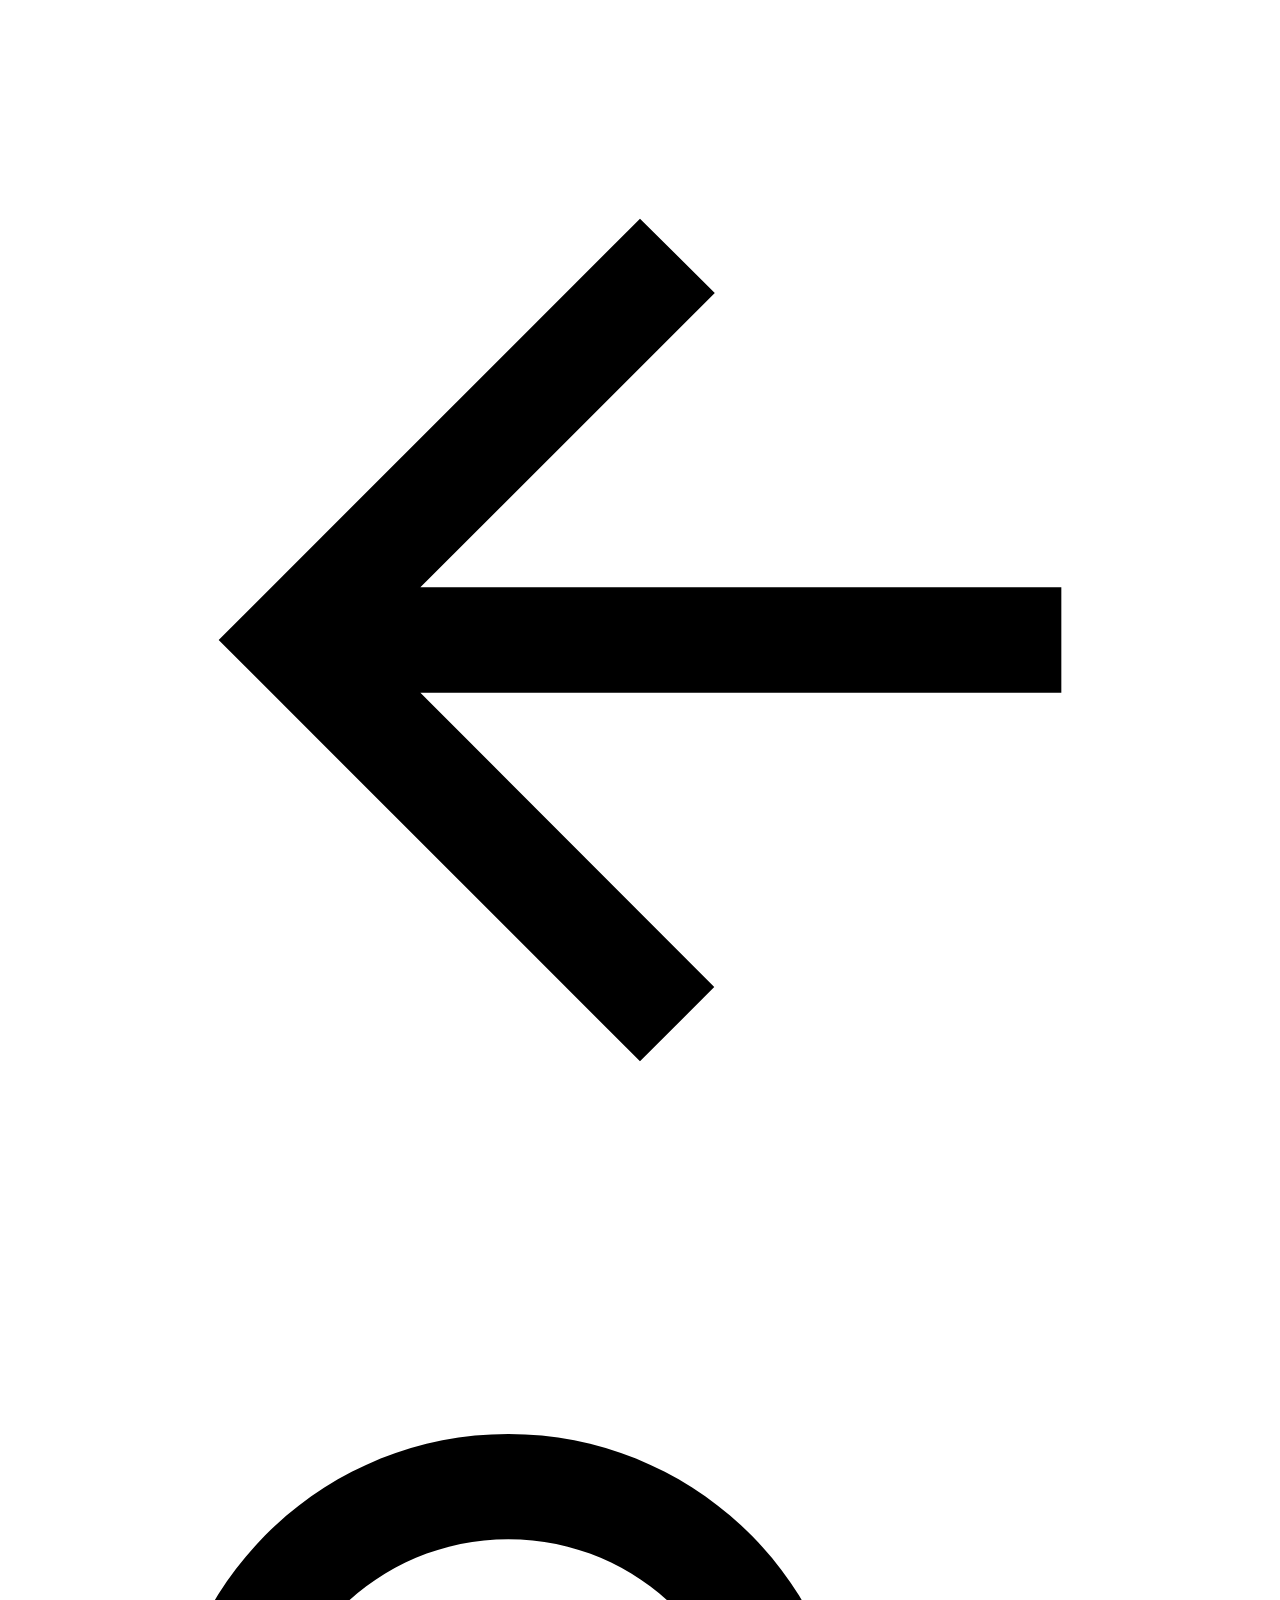
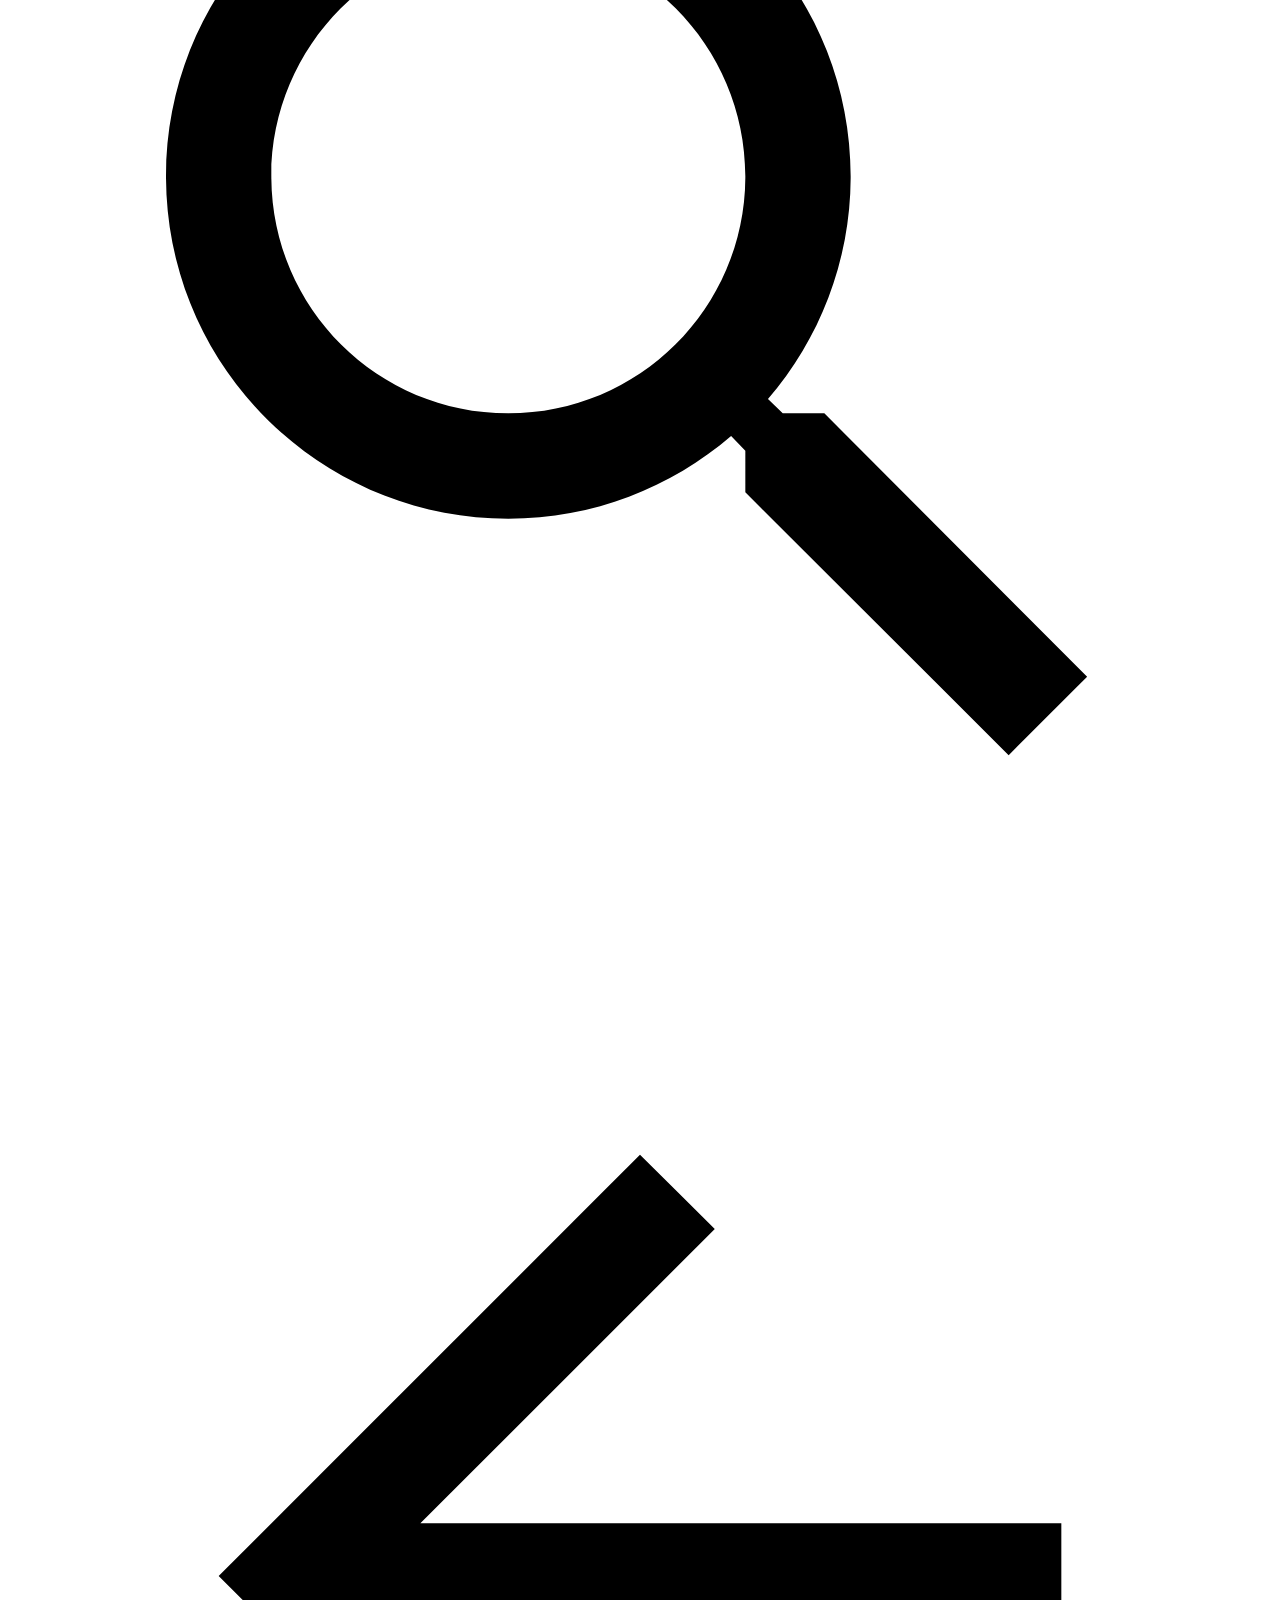
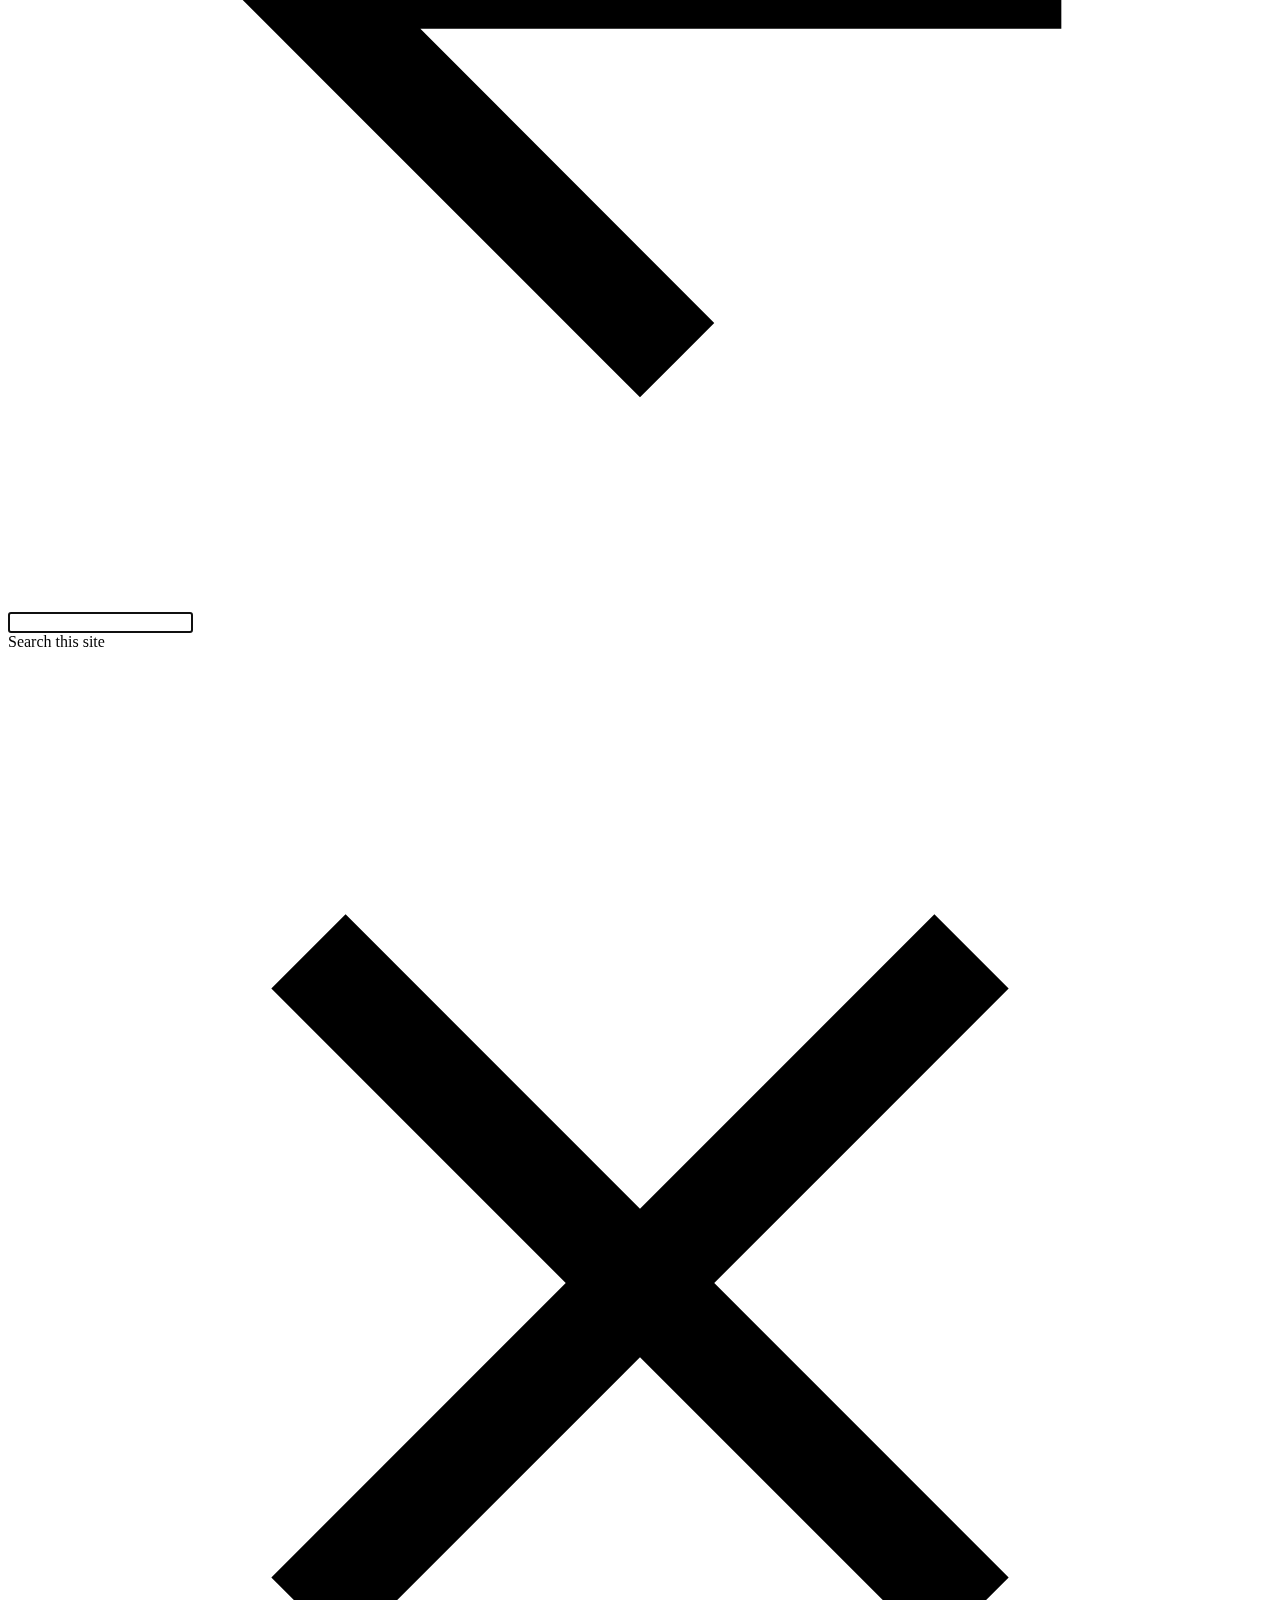
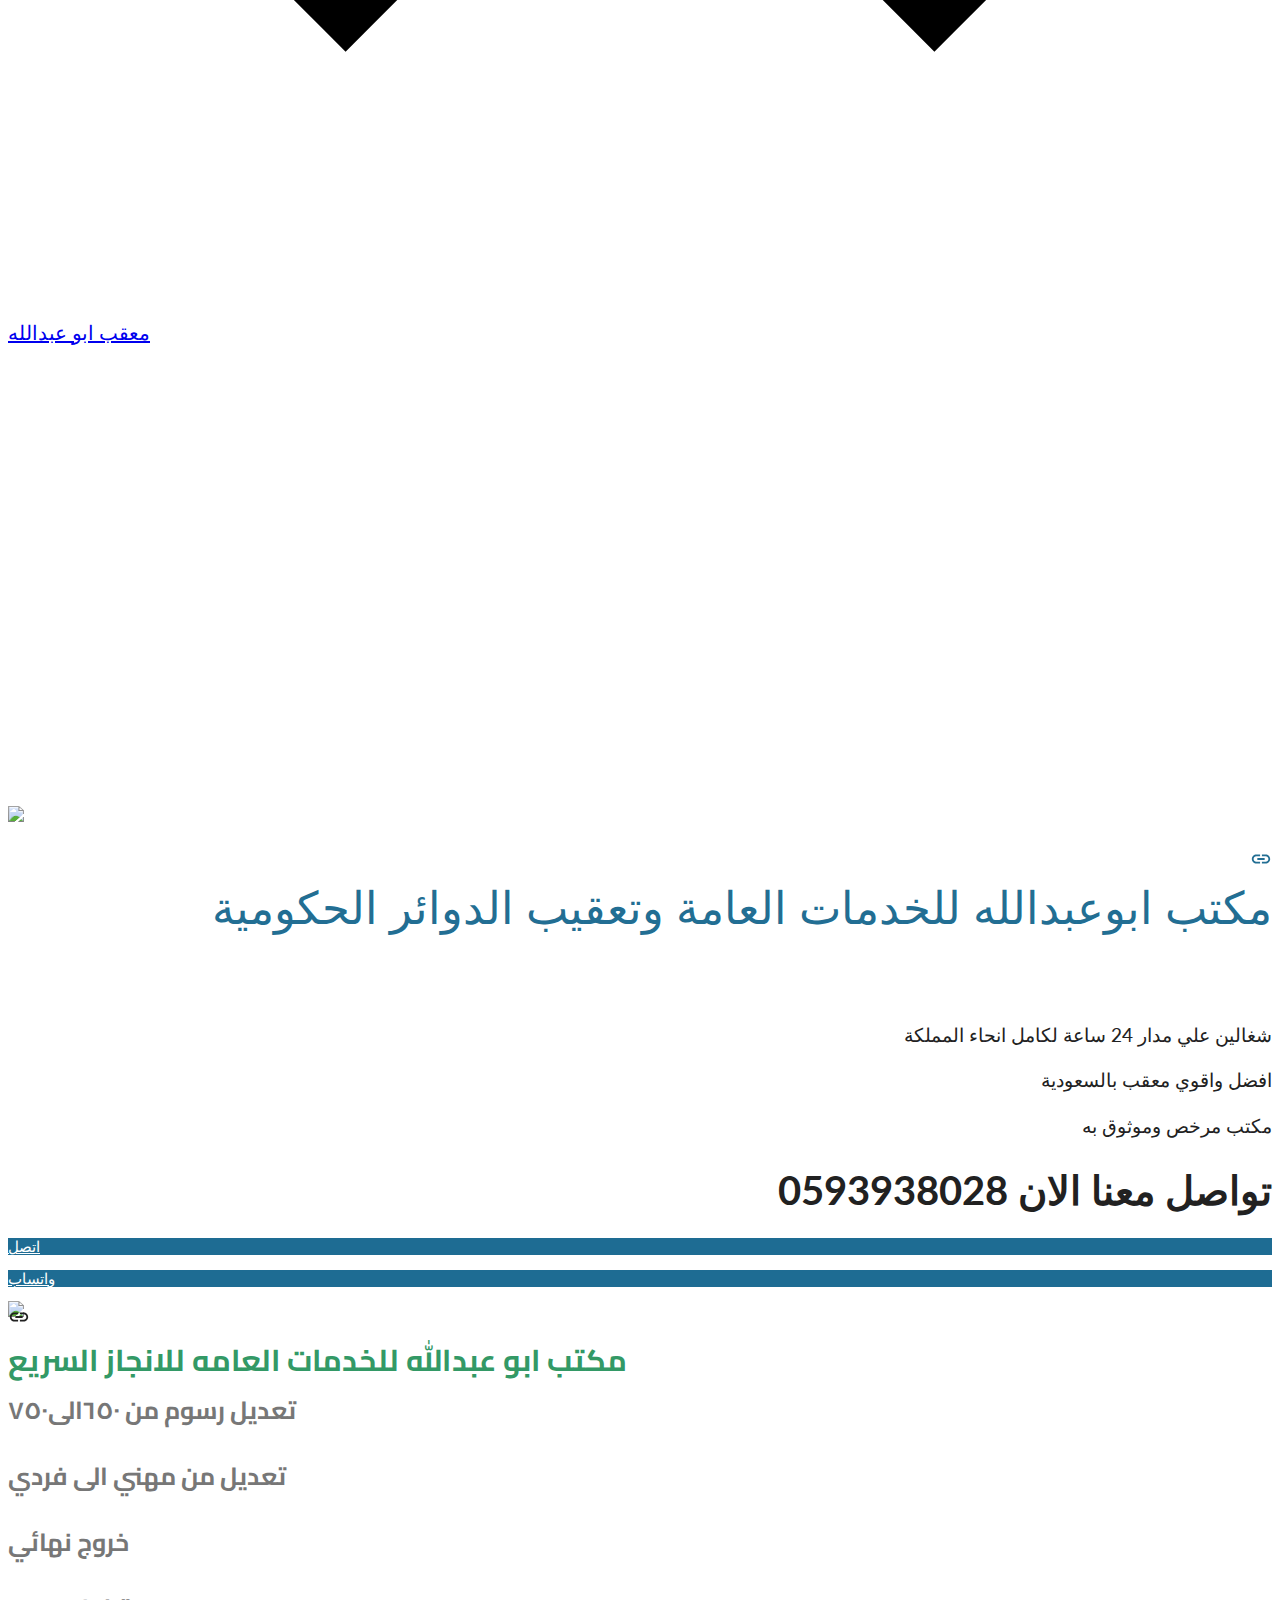
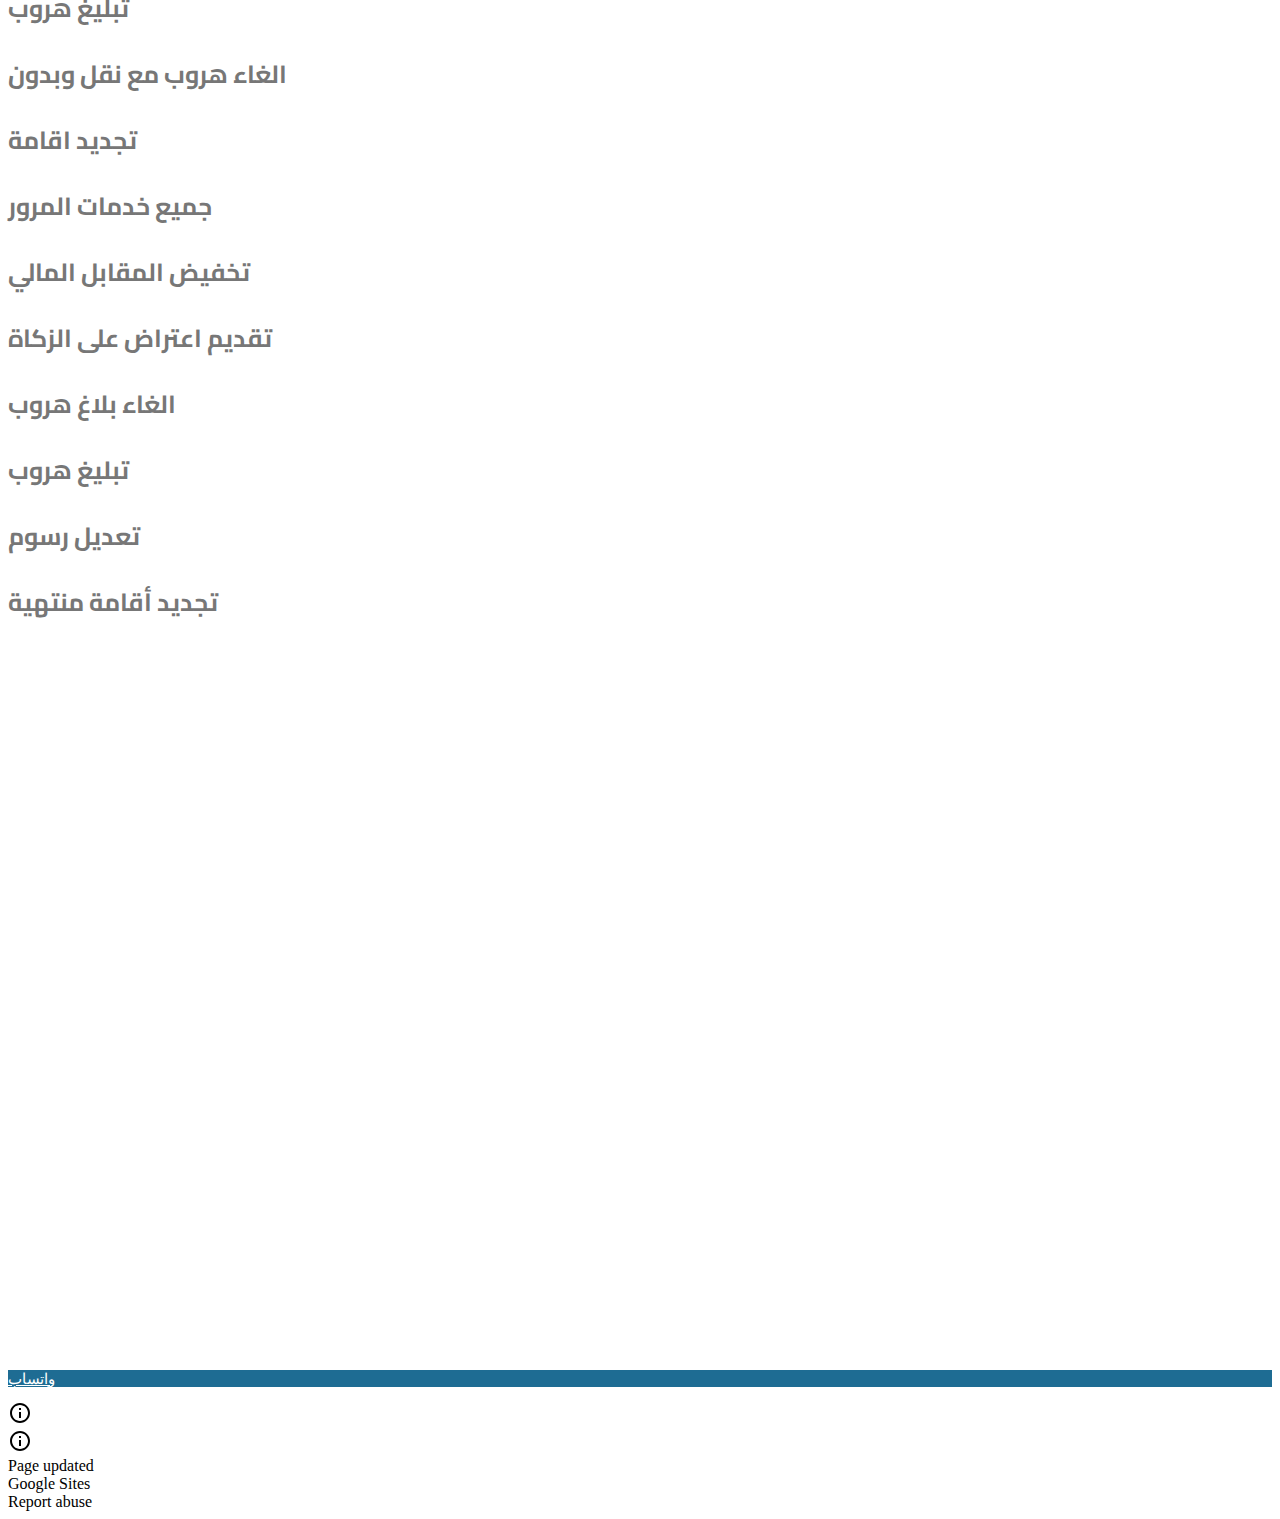
==== index.html @ b2ee5834 "Create index.html" ====
<!DOCTYPE html><html lang="en" itemscope itemtype="http://schema.org/WebPage"><head><meta charset="utf-8"><script nonce="qsrC1ckB6QJU6b_gMgUkjw">var DOCS_timing={}; DOCS_timing['sl']=new Date().getTime();</script><script nonce="qsrC1ckB6QJU6b_gMgUkjw">function _DumpException(e) {throw e;}</script><script nonce="qsrC1ckB6QJU6b_gMgUkjw">_docs_flag_initialData={"atari-emtpr":false,"atari-etsswfm":true,"atari-ebidm":false,"atari-ebids":false,"atari-emasgcfrg":false,"atari-estm":false,"atari-edtm":false,"docs-text-elei":false,"docs-text-usc":true,"docs-text-etsrdpn":false,"docs-text-etsrds":false,"docs-text-erdfs":false,"docs-text-encps":false,"docs-text-etis":false,"docs-text-eddes":false,"docs-text-eeves":false,"docs-text-endes":false,"docs-text-eurs":false,"docs-text-efs":false,"docs-text-etocls":false,"docos-exdas":false,"docs-text-escpv":true,"docs-text-efts":false,"docs-text-ecfs":false,"docs-text-ecss":false,"docs-text-evs":false,"docs-text-etvs":false,"docs-text-ethples":false,"docs-text-echs":false,"docs-text-eesntps":false,"docs-text-eesss":false,"docs-etshc":false,"docs-text-tbcb":2.0E7,"docs-text-ftls":true,"docs-efsmsdl":false,"docs-text-ertkcps":false,"docs-euoftm":false,"docs-text-etb":false,"docs-text-esbefr":false,"docs-text-etof":false,"docs-egubst":true,"docs-text-ipi":false,"docs-etbe":false,"docs-text-ehlb":false,"docs-text-epa":true,"docs-text-ecls":true,"docs-eilef":true,"docs-text-enbcr":false,"docs-text-eush":true,"docs-text-svofc":false,"docs-sup":"","docs-eldi":false,"docs-ecuach":false,"docs-eeii":false,"docs-ipmmp":true,"docs-eiq":false,"docs-ecci":false,"docs-esi":false,"docs-liap":"/logImpressions","ilcm":{"eui":"AHKXmL2W33Y6cQQmCoM0yv1rFXaLyQb0NmMLgl-UUw70dKLwnEW0ijglF_pBhtrU1_OtB4wH3ZIT","je":1,"sstu":1660834414843216,"si":"CNCqz6rS0PkCFSFIqwIdWj8EGw","gsc":null,"ei":[5703839,5704621,5706832,5706836,5707711,5708870,5713207,5714550,5720925,5729664,5732942,5734954,5735806,5737337,5737441,5737800,5738529,5740814,5741775,5742462,5743124,5747265,5747741,5748029,5752694,5752775,5753006,5753329,5754229,5754788,5756315,5757191,5759422,5760348,5760827,5761251,5761523,5764268,5765551,5766777,5767851,14101306,14101502,14101510,14101534,49341937,49369425,49370160,49370341,49372443,49375322,49376768,49377640,49378889,49420816,49424389,49424900,49439990,49441213,49441866,49450016,49472071,49491902,49510708,49512373,49624080,49641335,49644023,49646169,49747000],"crc":0,"cvi":[]},"docs-ccdil":false,"docs-eil":true,"docs-eoi":false,"info_params":{"token":"AHL0AtI0dWK3nic0fJ-8KNJmSfi760SVfw:1660834414785"},"atari-jefp":"/_/view/jserror","docs-jern":"view","atari-rhpp":"/_/view"}; _docs_flag_cek= null ; if (window['DOCS_timing']) {DOCS_timing['ifdld']=new Date().getTime();}</script><meta name="viewport" content="width=device-width, initial-scale=1"><meta http-equiv="X-UA-Compatible" content="IE=edge"><meta name="referrer" content="origin"><link rel="icon" href="https://ssl.gstatic.com/atari/images/public/favicon.ico"><meta property="og:title" content="معقب ابو عبدالله"><meta property="og:type" content="website"><meta property="og:url" content="https://sites.google.com/view/moqib-aboabdallah/"><meta property="og:description" content="
مكتب ابوعبدالله للخدمات العامة وتعقيب الدوائر الحكومية 
"><meta itemprop="name" content="معقب ابو عبدالله"><meta itemprop="description" content="
مكتب ابوعبدالله للخدمات العامة وتعقيب الدوائر الحكومية 
"><meta itemprop="url" content="https://sites.google.com/view/moqib-aboabdallah/"><meta itemprop="thumbnailUrl" content="https://lh4.googleusercontent.com/i_4H5uUwz_gAeBxJImMZEiJC5yfTavJbr4xOab6VTN-TTud5BcLKcogbf2sxMyZUxUS62Rg0m3khyX80Dm0GxsLBF16e8GWs2Zj8L8zK-8ypAkCdMhZi_ZBg8_-c8C181g=w1280"><meta itemprop="image" content="https://lh4.googleusercontent.com/i_4H5uUwz_gAeBxJImMZEiJC5yfTavJbr4xOab6VTN-TTud5BcLKcogbf2sxMyZUxUS62Rg0m3khyX80Dm0GxsLBF16e8GWs2Zj8L8zK-8ypAkCdMhZi_ZBg8_-c8C181g=w1280"><meta itemprop="imageUrl" content="https://lh4.googleusercontent.com/i_4H5uUwz_gAeBxJImMZEiJC5yfTavJbr4xOab6VTN-TTud5BcLKcogbf2sxMyZUxUS62Rg0m3khyX80Dm0GxsLBF16e8GWs2Zj8L8zK-8ypAkCdMhZi_ZBg8_-c8C181g=w1280"><meta property="og:image" content="https://lh4.googleusercontent.com/i_4H5uUwz_gAeBxJImMZEiJC5yfTavJbr4xOab6VTN-TTud5BcLKcogbf2sxMyZUxUS62Rg0m3khyX80Dm0GxsLBF16e8GWs2Zj8L8zK-8ypAkCdMhZi_ZBg8_-c8C181g=w1280"><link href="https://fonts.googleapis.com/css?family=Lato%3A300%2C300italic%2C400%2C400italic%2C700%2C700italic&display=swap" rel="stylesheet" nonce="V7RwrwEE4TOlY-aJ_7s1QA"><link href="https://fonts.googleapis.com/css?family=Google+Sans:400,500|Roboto:300,400,500,700|Source+Code+Pro:400,700&display=swap" rel="stylesheet" nonce="V7RwrwEE4TOlY-aJ_7s1QA"><link href="https://fonts.googleapis.com/css?family=Cairo%3Ai%2Cbi%2C700%2C400&display=swap" rel="stylesheet" nonce="V7RwrwEE4TOlY-aJ_7s1QA"><style nonce="V7RwrwEE4TOlY-aJ_7s1QA">@media only screen and (max-width: 479px){.Rn3Z1b{font-size: 23.0pt;}}@media only screen and (min-width: 480px) and (max-width: 767px){.Rn3Z1b{font-size: 27.0pt;}}@media only screen and (min-width: 768px) and (max-width: 1279px){.Rn3Z1b{font-size: 30.0pt;}}@media only screen and (min-width: 1280px){.Rn3Z1b{font-size: 30.0pt;}}@media only screen and (max-width: 479px){.avk6Ad{font-size: 17.0pt;}}@media only screen and (min-width: 480px) and (max-width: 767px){.avk6Ad{font-size: 18.0pt;}}@media only screen and (min-width: 768px) and (max-width: 1279px){.avk6Ad{font-size: 18.5pt;}}@media only screen and (min-width: 1280px){.avk6Ad{font-size: 18.5pt;}}@media only screen and (max-width: 479px){.NUNyt{font-size: 19.0pt;}}@media only screen and (min-width: 480px) and (max-width: 767px){.NUNyt{font-size: 21.0pt;}}@media only screen and (min-width: 768px) and (max-width: 1279px){.NUNyt{font-size: 22.5pt;}}@media only screen and (min-width: 1280px){.NUNyt{font-size: 22.5pt;}}</style><link rel="stylesheet" href="https://www.gstatic.com/_/atari/_/ss/k=atari.vw.YATw8OKipC8.L.W.O/d=1/rs=AGEqA5nhJJeQITzFnC81_3Xgs5NrHX5DCQ" data-id="_cl" nonce="V7RwrwEE4TOlY-aJ_7s1QA"><script nonce="qsrC1ckB6QJU6b_gMgUkjw"></script><title>معقب ابو عبدالله</title><style jsname="ptDGoc" nonce="V7RwrwEE4TOlY-aJ_7s1QA">.M63kCb{background-color: rgba(255,255,255,1);}.OUGEr{color: rgba(33,33,33,1);}.duRjpb .OUGEr{color: rgba(34,110,147,1);}.JYVBee .OUGEr{color: rgba(34,110,147,1);}.OmQG5e .OUGEr{color: rgba(33,33,33,1);}.iwQgFb{background-color: rgba(0,0,0,0.150000006);}.ySLm4c{font-family: Lato, sans-serif;}.CbiMKe{background-color: rgba(30,108,147,1);}.qeLZfd .zfr3Q{color: rgba(33,33,33,1);}.qeLZfd .qnVSj{color: rgba(33,33,33,1);}.qeLZfd .Glwbz{color: rgba(33,33,33,1);}.qeLZfd .duRjpb{color: rgba(34,110,147,1);}.qeLZfd .qLrapd{color: rgba(34,110,147,1);}.qeLZfd .JYVBee{color: rgba(34,110,147,1);}.qeLZfd .aHM7ed{color: rgba(34,110,147,1);}.qeLZfd .OmQG5e{color: rgba(33,33,33,1);}.qeLZfd .NHD4Gf{color: rgba(33,33,33,1);}.qeLZfd .aw5Odc{color: rgba(0,101,128,1);}.qeLZfd .dhtgD:hover{color: rgba(0,0,0,1);}.qeLZfd .dhtgD:visited{color: rgba(0,101,128,1);}.qeLZfd .iwQgFb{background-color: rgba(0,0,0,0.150000006);}.qeLZfd .OUGEr{color: rgba(33,33,33,1);}.qeLZfd .duRjpb .OUGEr{color: rgba(34,110,147,1);}.qeLZfd .JYVBee .OUGEr{color: rgba(34,110,147,1);}.qeLZfd .OmQG5e .OUGEr{color: rgba(33,33,33,1);}.qeLZfd:before{background-color: rgba(242,242,242,1); display: block;}.lQAHbd .zfr3Q{color: rgba(255,255,255,1);}.lQAHbd .qnVSj{color: rgba(255,255,255,1);}.lQAHbd .Glwbz{color: rgba(255,255,255,1);}.lQAHbd .duRjpb{color: rgba(255,255,255,1);}.lQAHbd .qLrapd{color: rgba(255,255,255,1);}.lQAHbd .JYVBee{color: rgba(255,255,255,1);}.lQAHbd .aHM7ed{color: rgba(255,255,255,1);}.lQAHbd .OmQG5e{color: rgba(255,255,255,1);}.lQAHbd .NHD4Gf{color: rgba(255,255,255,1);}.lQAHbd .aw5Odc{color: rgba(255,255,255,1);}.lQAHbd .dhtgD:hover{color: rgba(255,255,255,1);}.lQAHbd .dhtgD:visited{color: rgba(255,255,255,1);}.lQAHbd .iwQgFb{background-color: rgba(255,255,255,0.150000006);}.lQAHbd .OUGEr{color: rgba(255,255,255,1);}.lQAHbd .duRjpb .OUGEr{color: rgba(255,255,255,1);}.lQAHbd .JYVBee .OUGEr{color: rgba(255,255,255,1);}.lQAHbd .OmQG5e .OUGEr{color: rgba(255,255,255,1);}.lQAHbd .CbiMKe{background-color: rgba(255,255,255,1);}.lQAHbd:before{background-color: rgba(30,108,147,1); display: block;}.cJgDec .zfr3Q{color: rgba(255,255,255,1);}.cJgDec .zfr3Q .OUGEr{color: rgba(255,255,255,1);}.cJgDec .qnVSj{color: rgba(255,255,255,1);}.cJgDec .Glwbz{color: rgba(255,255,255,1);}.cJgDec .qLrapd{color: rgba(255,255,255,1);}.cJgDec .aHM7ed{color: rgba(255,255,255,1);}.cJgDec .NHD4Gf{color: rgba(255,255,255,1);}.cJgDec .IFuOkc:before{background-color: rgba(33,33,33,1); opacity: 0; display: block;}.O13XJf{height: 340px; padding-bottom: 60px; padding-top: 60px;}.O13XJf .IFuOkc{background-color: rgba(34,110,147,1); background-image: url(https://ssl.gstatic.com/atari/images/simple-header-blended-small.png);}.O13XJf .IFuOkc:before{background-color: rgba(33,33,33,1); opacity: 0.4; display: block;}.O13XJf .zfr3Q{color: rgba(255,255,255,1);}.O13XJf .qnVSj{color: rgba(255,255,255,1);}.O13XJf .Glwbz{color: rgba(255,255,255,1);}.O13XJf .duRjpb{color: rgba(255,255,255,1);}.O13XJf .qLrapd{color: rgba(255,255,255,1);}.O13XJf .JYVBee{color: rgba(255,255,255,1);}.O13XJf .aHM7ed{color: rgba(255,255,255,1);}.O13XJf .OmQG5e{color: rgba(255,255,255,1);}.O13XJf .NHD4Gf{color: rgba(255,255,255,1);}.tpmmCb .zfr3Q{color: rgba(33,33,33,1);}.tpmmCb .zfr3Q .OUGEr{color: rgba(33,33,33,1);}.tpmmCb .qnVSj{color: rgba(33,33,33,1);}.tpmmCb .Glwbz{color: rgba(33,33,33,1);}.tpmmCb .qLrapd{color: rgba(33,33,33,1);}.tpmmCb .aHM7ed{color: rgba(33,33,33,1);}.tpmmCb .NHD4Gf{color: rgba(33,33,33,1);}.tpmmCb .IFuOkc:before{background-color: rgba(255,255,255,1); display: block;}.tpmmCb .Wew9ke{fill: rgba(33,33,33,1);}.aw5Odc{color: rgba(0,101,128,1);}.dhtgD:hover{color: rgba(0,122,147,1);}.dhtgD:active{color: rgba(0,122,147,1);}.dhtgD:visited{color: rgba(0,101,128,1);}.Zjiec{color: rgba(255,255,255,1); font-family: Lato, sans-serif; font-size: 19pt; font-weight: 300; letter-spacing: 1px; line-height: 1.3; padding-bottom: 62.5px; padding-left: 48px; padding-right: 36px; padding-top: 11.5px;}.XMyrgf{margin-top: 0px; margin-left: 48px; margin-bottom: 24px; margin-right: 24px;}.TlfmSc{color: rgba(255,255,255,1); font-family: Lato, sans-serif; font-size: 15pt; font-weight: 300; line-height: 1.333;}.Mz8gvb{color: rgba(255,255,255,1);}.zDUgLc{background-color: rgba(33,33,33,1);}.QTKDff.chg4Jd:focus{background-color: rgba(255,255,255,0.1199999973);}.YTv4We{color: rgba(178,178,178,1);}.YTv4We:hover:before{background-color: rgba(255,255,255,0.1199999973); display: block;}.YTv4We.chg4Jd:focus:before{border-color: rgba(255,255,255,0.3600000143); display: block;}.eWDljc{background-color: rgba(33,33,33,1);}.eWDljc .hDrhEe{padding-left: 8px;}.ZXW7w{color: rgba(255,255,255,1); opacity: 0.26;}.PsKE7e{color: rgba(255,255,255,1); font-family: Lato, sans-serif; font-size: 12pt; font-weight: 300;}.lhZOrc{color: rgba(73,170,212,1);}.hDrhEe:hover{color: rgba(73,170,212,1);}.M9vuGd{color: rgba(73,170,212,1); font-weight: 400;}.jgXgSe:hover{color: rgba(73,170,212,1);}.j10yRb:hover{color: rgba(0,188,212,1);}.j10yRb.chg4Jd:focus:before{border-color: rgba(255,255,255,0.3600000143); display: block;}.tCHXDc{color: rgba(255,255,255,1);}.iWs3gf.chg4Jd:focus{background-color: rgba(255,255,255,0.1199999973);}.wgxiMe{background-color: rgba(33,33,33,1);}.fOU46b .TlfmSc{color: rgba(255,255,255,1);}.fOU46b .KJll8d{background-color: rgba(255,255,255,1);}.fOU46b .Mz8gvb{color: rgba(255,255,255,1);}.fOU46b .Mz8gvb.chg4Jd:focus:before{border-color: rgba(255,255,255,1); display: block;}.fOU46b .qV4dIc{color: rgba(255,255,255,0.8700000048);}.fOU46b .jgXgSe:hover{color: rgba(255,255,255,1);}.fOU46b .M9vuGd{color: rgba(255,255,255,1);}.fOU46b .tCHXDc{color: rgba(255,255,255,0.8700000048);}.fOU46b .iWs3gf.chg4Jd:focus{background-color: rgba(255,255,255,0.1199999973);}.fOU46b .G8QRnc .Mz8gvb{color: rgba(0,0,0,0.8000000119);}.fOU46b .G8QRnc .Mz8gvb.chg4Jd:focus:before{border-color: rgba(0,0,0,0.8000000119); display: block;}.fOU46b .G8QRnc .ZXW7w{color: rgba(0,0,0,0.8000000119);}.fOU46b .G8QRnc .TlfmSc{color: rgba(0,0,0,0.8000000119);}.fOU46b .G8QRnc .KJll8d{background-color: rgba(0,0,0,0.8000000119);}.fOU46b .G8QRnc .qV4dIc{color: rgba(0,0,0,0.6399999857);}.fOU46b .G8QRnc .jgXgSe:hover{color: rgba(0,0,0,0.8199999928);}.fOU46b .G8QRnc .M9vuGd{color: rgba(0,0,0,0.8199999928);}.fOU46b .G8QRnc .tCHXDc{color: rgba(0,0,0,0.6399999857);}.fOU46b .G8QRnc .iWs3gf.chg4Jd:focus{background-color: rgba(0,0,0,0.1199999973);}.fOU46b .usN8rf .Mz8gvb{color: rgba(0,0,0,0.8000000119);}.fOU46b .usN8rf .Mz8gvb.chg4Jd:focus:before{border-color: rgba(0,0,0,0.8000000119); display: block;}.fOU46b .usN8rf .ZXW7w{color: rgba(0,0,0,0.8000000119);}.fOU46b .usN8rf .TlfmSc{color: rgba(0,0,0,0.8000000119);}.fOU46b .usN8rf .KJll8d{background-color: rgba(0,0,0,0.8000000119);}.fOU46b .usN8rf .qV4dIc{color: rgba(0,0,0,0.6399999857);}.fOU46b .usN8rf .jgXgSe:hover{color: rgba(0,0,0,0.8199999928);}.fOU46b .usN8rf .M9vuGd{color: rgba(0,0,0,0.8199999928);}.fOU46b .usN8rf .tCHXDc{color: rgba(0,0,0,0.6399999857);}.fOU46b .usN8rf .iWs3gf.chg4Jd:focus{background-color: rgba(0,0,0,0.1199999973);}.fOU46b .aCIEDd .qV4dIc{color: rgba(33,33,33,1);}.fOU46b .aCIEDd .TlfmSc{color: rgba(33,33,33,1);}.fOU46b .aCIEDd .KJll8d{background-color: rgba(33,33,33,1);}.fOU46b .aCIEDd .ZXW7w{color: rgba(33,33,33,1);}.fOU46b .aCIEDd .jgXgSe:hover{color: rgba(33,33,33,1); opacity: 0.82;}.fOU46b .aCIEDd .Mz8gvb{color: rgba(33,33,33,1);}.fOU46b .aCIEDd .tCHXDc{color: rgba(33,33,33,1);}.fOU46b .aCIEDd .iWs3gf.chg4Jd:focus{background-color: rgba(33,33,33,0.1199999973);}.fOU46b .a3ETed .qV4dIc{color: rgba(255,255,255,1);}.fOU46b .a3ETed .TlfmSc{color: rgba(255,255,255,1);}.fOU46b .a3ETed .KJll8d{background-color: rgba(255,255,255,1);}.fOU46b .a3ETed .ZXW7w{color: rgba(255,255,255,1);}.fOU46b .a3ETed .jgXgSe:hover{color: rgba(255,255,255,1); opacity: 0.82;}.fOU46b .a3ETed .Mz8gvb{color: rgba(255,255,255,1);}.fOU46b .a3ETed .tCHXDc{color: rgba(255,255,255,1);}.fOU46b .a3ETed .iWs3gf.chg4Jd:focus{background-color: rgba(255,255,255,0.1199999973);}@media only screen and (min-width: 1280px){.XeSM4.b2Iqye.fOU46b .LBrwzc .tCHXDc{color: rgba(255,255,255,0.8700000048);}}.XeSM4.b2Iqye.fOU46b .LBrwzc .iWs3gf.chg4Jd:focus{background-color: rgba(255,255,255,0.1199999973);}@media only screen and (min-width: 1280px){.KuNac.b2Iqye.fOU46b .tCHXDc{color: rgba(0,0,0,0.6399999857);}}.KuNac.b2Iqye.fOU46b .iWs3gf.chg4Jd:focus{background-color: rgba(0,0,0,0.1199999973);}.fOU46b .zDUgLc{opacity: 0;}.LBrwzc .ZXW7w{color: rgba(0,0,0,1);}.LBrwzc .KJll8d{background-color: rgba(0,0,0,1);}.GBy4H .ZXW7w{color: rgba(255,255,255,1);}.GBy4H .KJll8d{background-color: rgba(255,255,255,1);}.eBSUbc{background-color: rgba(33,33,33,1); color: rgba(0,188,212,0.6999999881);}.BFDQOb:hover{color: rgba(73,170,212,1);}.ImnMyf{background-color: rgba(255,255,255,1); color: rgba(33,33,33,1);}.Vs12Bd{background-color: rgba(242,242,242,1); color: rgba(33,33,33,1);}.S5d9Rd{background-color: rgba(30,108,147,1); color: rgba(255,255,255,1);}.zfr3Q{color: rgba(33,33,33,1); font-family: Lato, sans-serif; font-size: 11pt; font-weight: 400; line-height: 1.6667; margin-top: 12px;}.qnVSj{color: rgba(33,33,33,1);}.Glwbz{color: rgba(33,33,33,1);}.duRjpb{color: rgba(34,110,147,1); font-family: Lato, sans-serif; font-size: 34pt; font-weight: 300; letter-spacing: 0.5px; line-height: 1.2; margin-top: 30px;}.Ap4VC{margin-bottom: -30px;}.qLrapd{color: rgba(34,110,147,1);}.JYVBee{color: rgba(34,110,147,1); font-family: Lato, sans-serif; font-size: 19pt; font-weight: 400; line-height: 1.4; margin-top: 20px;}.CobnVe{margin-bottom: -20px;}.aHM7ed{color: rgba(34,110,147,1);}.OmQG5e{color: rgba(33,33,33,1); font-family: Lato, sans-serif; font-size: 15pt; font-style: normal; font-weight: 400; line-height: 1.25; margin-top: 16px;}.GV3q8e{margin-bottom: -16px;}.NHD4Gf{color: rgba(33,33,33,1);}.LB7kq .duRjpb{font-size: 64pt; letter-spacing: 2px; line-height: 1; margin-top: 40px;}.LB7kq .JYVBee{font-size: 25pt; font-weight: 300; line-height: 1.1; margin-top: 25px;}@media only screen and (max-width: 479px){.LB7kq .duRjpb{font-size: 40pt;}}@media only screen and (min-width: 480px) and (max-width: 767px){.LB7kq .duRjpb{font-size: 53pt;}}@media only screen and (max-width: 479px){.LB7kq .JYVBee{font-size: 19pt;}}@media only screen and (min-width: 480px) and (max-width: 767px){.LB7kq .JYVBee{font-size: 22pt;}}.O13XJf{height: 340px; padding-bottom: 60px; padding-top: 60px;}@media only screen and (min-width: 480px) and (max-width: 767px){.O13XJf{height: 280px; padding-bottom: 40px; padding-top: 40px;}}@media only screen and (max-width: 479px){.O13XJf{height: 250px; padding-bottom: 30px; padding-top: 30px;}}.SBrW1{height: 520px;}@media only screen and (min-width: 480px) and (max-width: 767px){.SBrW1{height: 520px;}}@media only screen and (max-width: 479px){.SBrW1{height: 400px;}}.Wew9ke{fill: rgba(255,255,255,1);}.gk8rDe{height: 180px; padding-bottom: 32px; padding-top: 60px;}.gk8rDe .zfr3Q{color: rgba(0,0,0,1);}.gk8rDe .duRjpb{color: rgba(34,110,147,1); font-size: 45pt; line-height: 1.1;}.gk8rDe .qLrapd{color: rgba(34,110,147,1);}.gk8rDe .JYVBee{color: rgba(34,110,147,1); font-size: 27pt; line-height: 1.35; margin-top: 15px;}.gk8rDe .aHM7ed{color: rgba(34,110,147,1);}.gk8rDe .OmQG5e{color: rgba(33,33,33,1);}.gk8rDe .NHD4Gf{color: rgba(33,33,33,1);}@media only screen and (max-width: 479px){.gk8rDe .duRjpb{font-size: 30pt;}}@media only screen and (min-width: 480px) and (max-width: 767px){.gk8rDe .duRjpb{font-size: 38pt;}}@media only screen and (max-width: 479px){.gk8rDe .JYVBee{font-size: 20pt;}}@media only screen and (min-width: 480px) and (max-width: 767px){.gk8rDe .JYVBee{font-size: 24pt;}}@media only screen and (min-width: 480px) and (max-width: 767px){.gk8rDe{padding-top: 45px;}}@media only screen and (max-width: 479px){.gk8rDe{padding-bottom: 0px; padding-top: 30px;}}.dhtgD{text-decoration: underline;}.JzO0Vc{background-color: rgba(33,33,33,1); font-family: Lato, sans-serif; width: 250px;}@media only screen and (min-width: 1280px){.JzO0Vc{padding-top: 48.5px;}}.TlfmSc{font-family: Lato, sans-serif; font-size: 15pt; font-weight: 300; line-height: 1.333;}.PsKE7e{font-family: Lato, sans-serif; font-size: 12pt;}.IKA38e{line-height: 1.21;}.hDrhEe{padding-bottom: 11.5px; padding-top: 11.5px;}.zDUgLc{opacity: 1;}.QmpIrf{background-color: rgba(30,108,147,1); border-color: rgba(255,255,255,1); color: rgba(255,255,255,1); font-family: Lato, sans-serif; font-size: 11pt; line-height: normal;}.xkUom{border-color: rgba(30,108,147,1); color: rgba(30,108,147,1); font-family: Lato, sans-serif; font-size: 11pt; line-height: normal;}.xkUom:hover{background-color: rgba(30,108,147,0.1000000015);}.KjwKmc{color: rgba(30,108,147,1); font-family: Lato, sans-serif; font-size: 11pt; line-height: normal; line-height: normal;}.KjwKmc:hover{background-color: rgba(30,108,147,0.1000000015);}.lQAHbd .QmpIrf{background-color: rgba(255,255,255,1); border-color: rgba(34,110,147,1); color: rgba(34,110,147,1); font-family: Lato, sans-serif; font-size: 11pt; line-height: normal;}.lQAHbd .xkUom{border-color: rgba(242,242,242,1); color: rgba(242,242,242,1); font-family: Lato, sans-serif; font-size: 11pt; line-height: normal;}.lQAHbd .xkUom:hover{background-color: rgba(255,255,255,0.1000000015);}.lQAHbd .KjwKmc{color: rgba(242,242,242,1); font-family: Lato, sans-serif; font-size: 11pt; line-height: normal;}.lQAHbd .KjwKmc:hover{background-color: rgba(255,255,255,0.1000000015);}.cJgDec .QmpIrf{background-color: rgba(255,255,255,1); border-color: rgba(34,110,147,1); color: rgba(34,110,147,1); font-family: Lato, sans-serif; font-size: 11pt; line-height: normal;}.cJgDec .xkUom{border-color: rgba(242,242,242,1); color: rgba(242,242,242,1); font-family: Lato, sans-serif; font-size: 11pt; line-height: normal;}.cJgDec .xkUom:hover{background-color: rgba(255,255,255,0.1000000015);}.cJgDec .KjwKmc{color: rgba(242,242,242,1); font-family: Lato, sans-serif; font-size: 11pt; line-height: normal;}.cJgDec .KjwKmc:hover{background-color: rgba(255,255,255,0.1000000015);}.tpmmCb .QmpIrf{background-color: rgba(255,255,255,1); border-color: rgba(34,110,147,1); color: rgba(34,110,147,1); font-family: Lato, sans-serif; font-size: 11pt; line-height: normal;}.tpmmCb .xkUom{border-color: rgba(30,108,147,1); color: rgba(30,108,147,1); font-family: Lato, sans-serif; font-size: 11pt; line-height: normal;}.tpmmCb .xkUom:hover{background-color: rgba(30,108,147,0.1000000015);}.tpmmCb .KjwKmc{color: rgba(30,108,147,1); font-family: Lato, sans-serif; font-size: 11pt; line-height: normal;}.tpmmCb .KjwKmc:hover{background-color: rgba(30,108,147,0.1000000015);}.gk8rDe .QmpIrf{background-color: rgba(30,108,147,1); border-color: rgba(255,255,255,1); color: rgba(255,255,255,1); font-family: Lato, sans-serif; font-size: 11pt; line-height: normal;}.gk8rDe .xkUom{border-color: rgba(30,108,147,1); color: rgba(30,108,147,1); font-family: Lato, sans-serif; font-size: 11pt; line-height: normal;}.gk8rDe .xkUom:hover{background-color: rgba(30,108,147,0.1000000015);}.gk8rDe .KjwKmc{color: rgba(30,108,147,1); font-family: Lato, sans-serif; font-size: 11pt; line-height: normal;}.gk8rDe .KjwKmc:hover{background-color: rgba(30,108,147,0.1000000015);}.O13XJf .QmpIrf{background-color: rgba(255,255,255,1); border-color: rgba(34,110,147,1); color: rgba(34,110,147,1); font-family: Lato, sans-serif; font-size: 11pt; line-height: normal;}.O13XJf .xkUom{border-color: rgba(242,242,242,1); color: rgba(242,242,242,1); font-family: Lato, sans-serif; font-size: 11pt; line-height: normal;}.O13XJf .xkUom:hover{background-color: rgba(255,255,255,0.1000000015);}.O13XJf .KjwKmc{color: rgba(242,242,242,1); font-family: Lato, sans-serif; font-size: 11pt; line-height: normal;}.O13XJf .KjwKmc:hover{background-color: rgba(255,255,255,0.1000000015);}.Y4CpGd{font-family: Lato, sans-serif; font-size: 11pt;}.CMArNe{background-color: rgba(242,242,242,1);}.LBrwzc .TlfmSc{color: rgba(0,0,0,0.8000000119);}.LBrwzc .YTv4We{color: rgba(0,0,0,0.6399999857);}.LBrwzc .YTv4We.chg4Jd:focus:before{border-color: rgba(0,0,0,0.6399999857); display: block;}.LBrwzc .Mz8gvb{color: rgba(0,0,0,0.6399999857);}.LBrwzc .tCHXDc{color: rgba(0,0,0,0.6399999857);}.LBrwzc .iWs3gf.chg4Jd:focus{background-color: rgba(0,0,0,0.1199999973);}.LBrwzc .wgxiMe{background-color: rgba(255,255,255,1);}.LBrwzc .qV4dIc{color: rgba(0,0,0,0.6399999857);}.LBrwzc .M9vuGd{color: rgba(0,0,0,0.8000000119); font-weight: bold;}.LBrwzc .Zjiec{color: rgba(0,0,0,0.8000000119);}.LBrwzc .IKA38e{color: rgba(0,0,0,0.6399999857);}.LBrwzc .lhZOrc.IKA38e{color: rgba(0,0,0,0.8000000119); font-weight: bold;}.LBrwzc .j10yRb:hover{color: rgba(0,0,0,0.8000000119);}.LBrwzc .eBSUbc{color: rgba(0,0,0,0.8000000119);}.LBrwzc .hDrhEe:hover{color: rgba(0,0,0,0.8000000119);}.LBrwzc .jgXgSe:hover{color: rgba(0,0,0,0.8000000119);}.LBrwzc .M9vuGd:hover{color: rgba(0,0,0,0.8000000119);}.LBrwzc .zDUgLc{border-bottom-color: rgba(204,204,204,1); border-bottom-width: 1px; border-bottom-style: solid;}.fOU46b .LBrwzc .M9vuGd{color: rgba(0,0,0,0.8000000119);}.fOU46b .LBrwzc .jgXgSe:hover{color: rgba(0,0,0,0.8000000119);}.fOU46b .LBrwzc .zDUgLc{opacity: 1; border-bottom-style: none;}.fOU46b .LBrwzc .tCHXDc{color: rgba(0,0,0,0.6399999857);}.fOU46b .LBrwzc .iWs3gf.chg4Jd:focus{background-color: rgba(0,0,0,0.1199999973);}.fOU46b .GBy4H .M9vuGd{color: rgba(255,255,255,1);}.fOU46b .GBy4H .jgXgSe:hover{color: rgba(255,255,255,1);}.fOU46b .GBy4H .zDUgLc{opacity: 1;}.fOU46b .GBy4H .tCHXDc{color: rgba(255,255,255,0.8700000048);}.fOU46b .GBy4H .iWs3gf.chg4Jd:focus{background-color: rgba(255,255,255,0.1199999973);}.XeSM4.G9Qloe.fOU46b .LBrwzc .tCHXDc{color: rgba(0,0,0,0.6399999857);}.XeSM4.G9Qloe.fOU46b .LBrwzc .iWs3gf.chg4Jd:focus{background-color: rgba(0,0,0,0.1199999973);}.GBy4H .lhZOrc.IKA38e{color: rgba(255,255,255,1);}.GBy4H .eBSUbc{color: rgba(255,255,255,0.8700000048);}.GBy4H .hDrhEe:hover{color: rgba(255,255,255,1);}.GBy4H .j10yRb:hover{color: rgba(255,255,255,1);}.GBy4H .YTv4We{color: rgba(255,255,255,1);}.GBy4H .YTv4We.chg4Jd:focus:before{border-color: rgba(255,255,255,1); display: block;}.GBy4H .tCHXDc{color: rgba(255,255,255,0.8700000048);}.GBy4H .iWs3gf.chg4Jd:focus{background-color: rgba(255,255,255,0.1199999973);}.GBy4H .jgXgSe:hover{color: rgba(255,255,255,1);}.GBy4H .jgXgSe:hover{color: rgba(255,255,255,1);}.GBy4H .M9vuGd{color: rgba(255,255,255,1);}.GBy4H .M9vuGd:hover{color: rgba(255,255,255,1);}.QcmuFb{padding-left: 20px;}.vDPrib{padding-left: 40px;}.TBDXjd{padding-left: 60px;}.bYeK8e{padding-left: 80px;}.CuqSDe{padding-left: 100px;}.Havqpe{padding-left: 120px;}.JvDrRe{padding-left: 140px;}.o5lrIf{padding-left: 160px;}.yOJW7c{padding-left: 180px;}.rB8cye{padding-left: 200px;}.RuayVd{padding-right: 20px;}.YzcKX{padding-right: 40px;}.reTV0b{padding-right: 60px;}.vSYeUc{padding-right: 80px;}.PxtZIe{padding-right: 100px;}.ahQMed{padding-right: 120px;}.rzhcXb{padding-right: 140px;}.PBhj0b{padding-right: 160px;}.TlN46c{padding-right: 180px;}.GEdNnc{padding-right: 200px;}.TMjjoe{font-family: Lato, sans-serif; font-size: 9pt; line-height: 1.2; margin-top: 0px;}@media only screen and (min-width: 1280px){.yxgWrb{margin-left: 250px;}}@media only screen and (max-width: 479px){.Zjiec{font-size: 15pt;}}@media only screen and (min-width: 480px) and (max-width: 767px){.Zjiec{font-size: 17pt;}}@media only screen and (max-width: 479px){.TlfmSc{font-size: 13pt;}}@media only screen and (min-width: 480px) and (max-width: 767px){.TlfmSc{font-size: 14pt;}}@media only screen and (max-width: 479px){.PsKE7e{font-size: 12pt;}}@media only screen and (min-width: 480px) and (max-width: 767px){.PsKE7e{font-size: 12pt;}}@media only screen and (max-width: 479px){.duRjpb{font-size: 24pt;}}@media only screen and (min-width: 480px) and (max-width: 767px){.duRjpb{font-size: 29pt;}}@media only screen and (max-width: 479px){.JYVBee{font-size: 15pt;}}@media only screen and (min-width: 480px) and (max-width: 767px){.JYVBee{font-size: 17pt;}}@media only screen and (max-width: 479px){.OmQG5e{font-size: 13pt;}}@media only screen and (min-width: 480px) and (max-width: 767px){.OmQG5e{font-size: 14pt;}}@media only screen and (max-width: 479px){.TlfmSc{font-size: 13pt;}}@media only screen and (min-width: 480px) and (max-width: 767px){.TlfmSc{font-size: 14pt;}}@media only screen and (max-width: 479px){.PsKE7e{font-size: 12pt;}}@media only screen and (min-width: 480px) and (max-width: 767px){.PsKE7e{font-size: 12pt;}}@media only screen and (max-width: 479px){.TMjjoe{font-size: 9pt;}}@media only screen and (min-width: 480px) and (max-width: 767px){.TMjjoe{font-size: 9pt;}}section[id="h.INITIAL_GRID.epzf09pmpggi"] .IFuOkc:before{opacity: 0.6;}</style><script nonce="qsrC1ckB6QJU6b_gMgUkjw">_at_config = [null,"AIzaSyChg3MFqzdi1P5J-YvEyakkSA1yU7HRcDI","897606708560-a63d8ia0t9dhtpdt4i3djab2m42see7o.apps.googleusercontent.com",null,null,null,null,null,null,null,null,null,null,null,"SITES_%s",null,null,null,null,null,null,null,null,null,["AHKXmL2W33Y6cQQmCoM0yv1rFXaLyQb0NmMLgl-UUw70dKLwnEW0ijglF_pBhtrU1_OtB4wH3ZIT",1,"CNCqz6rS0PkCFSFIqwIdWj8EGw",1660834414843216,[5703839,5704621,5706832,5706836,5707711,5708870,5713207,5714550,5720925,5729664,5732942,5734954,5735806,5737337,5737441,5737800,5738529,5740814,5741775,5742462,5743124,5747265,5747741,5748029,5752694,5752775,5753006,5753329,5754229,5754788,5756315,5757191,5759422,5760348,5760827,5761251,5761523,5764268,5765551,5766777,5767851,14101306,14101502,14101510,14101534,49341937,49369425,49370160,49370341,49372443,49375322,49376768,49377640,49378889,49420816,49424389,49424900,49439990,49441213,49441866,49450016,49472071,49491902,49510708,49512373,49624080,49641335,49644023,49646169,49747000]],"AHL0AtI0dWK3nic0fJ-8KNJmSfi760SVfw:1660834414785",null,null,null,0,null,null,null,null,null,null,null,null,null,"https://drive.google.com",null,null,null,null,null,null,null,null,null,0,1,null,null,null,null,null,null,null,null,null,null,null,null,null,null,null,null,null,null,null,null,null,null,null,null,null,null,null,null,null,null,null,null,null,null,null,null,null,null,null,null,null,null,null,null,null,null,"v2internal","https://docs.google.com",null,null,null,null,null,null,"https://sites.google.com/new/?authuser\u003d0",null,null,null,null,null,0,null,null,null,null,null,null,null,null,null,null,null,null,null,null,null,null,null,null,null,null,null,1,"",null,null,null,null,null,null,null,null,null,null,null,null,6,null,null,"https://accounts.google.com/o/oauth2/auth","https://accounts.google.com/o/oauth2/postmessageRelay",null,null,null,null,78,"https://sites.google.com/new/?authuser\u003d0\u0026usp\u003dviewer_footer\u0026authuser\u003d0",null,null,null,null,null,null,null,null,null,null,null,null,null,null,null,null,[],null,null,null,null,null,null,null,null,null,null,null,null,null,null,null,null,null,null,null,null,null,null,null,null,null,null,null,null,null,null,null,null,null,null,null,null,"https://www.gstatic.com/atari/embeds/7925c5f8e01bacb9b4b0a3783ae0b867/intermediate-frame-minified.html",0,null,"v2beta",null,null,null,null,null,null,4,"https://accounts.google.com/o/oauth2/iframe",null,null,null,null,null,null,"https://873489673-atari-embeds.googleusercontent.com/embeds/16cb204cf3a9d4d223a0a3fd8b0eec5d/inner-frame-minified.html",null,null,null,null,null,null,null,null,null,null,null,null,null,null,null,null,null,null,null,null,null,null,null,null,null,null,null,null,null,null,null,null,null,null,null,null,null,null,null,null,null,null,null,null,null,null,null,null,null,null,null,null,null,null,null,null,null,null,null,null,null,null,null,null,null,null,0,null,null,null,null,null,null,null,null,null,null,null,null,null,null,null,null,null,null,null,"https://sites.google.com/view/moqib-aboabdallah/",null,null,null,null,null,null,null,null,null,null,null,null,null,null,null,null,null,null,null,null,null,null,null,null,null,null,null,null,null,null,null,null,null,null,0,null,null,null,null,null,null,0,null,"",null,null,null,null,null,null,null,null,null,null,null,null,null,null,null,null,null,null,null,null,null,null,0,null,null,null,null,null,null,null,null,null,null,null,null,null,1,null,1,null,null,[1660834414850,"atari_2022.32-Tue-0500_RC02","466732993","0",0,1,""],null,null,null,null,1,null,null,0,null,null,null,null,null,null,null,null,20,500,"https://domains.google.com",null,0,null,null,null,null,null,null,null,null,null,null,null,0,0,null,null,0,null,1,null,null,null,1,0,0,0,0,0,0,null,0,0,0,null,0]; window.globals = {"enableAnalytics":true,"webPropertyId":"","showDebug":false,"hashedSiteId":"76a299161afcf793b2da24a9b7395b16c7909c0999aec71c30dfd9e8096cb1e5","normalizedPath":"view/moqib-aboabdallah/الصفحة-الرئيسية","pageTitle":"الصفحة الرئيسية"}; function gapiLoaded() {if (globals.gapiLoaded == undefined) {globals.gapiLoaded = true;} else {globals.gapiLoaded();}}window.messages = []; window.addEventListener && window.addEventListener('message', function(e) {if (window.messages && e.data && e.data.magic == 'SHIC') {window.messages.push(e);}});</script><script src="https://apis.google.com/js/client.js?onload=gapiLoaded" nonce="qsrC1ckB6QJU6b_gMgUkjw"></script><script nonce="qsrC1ckB6QJU6b_gMgUkjw">(function(){/*

 Copyright The Closure Library Authors.
 SPDX-License-Identifier: Apache-2.0
*/
/*

 Copyright 2011 Google LLC.
 SPDX-License-Identifier: Apache-2.0
*/
/*

 Copyright 2013 Google LLC.
 SPDX-License-Identifier: Apache-2.0
*/
/*

 Copyright 2020 Google LLC.
 SPDX-License-Identifier: Apache-2.0
*/
var a=(this||self)._jsa||{};a._cfc=void 0;a._aeh=void 0;/*

 Copyright 2005 Google LLC.
 SPDX-License-Identifier: Apache-2.0
*/
}).call(this);
</script><script nonce="qsrC1ckB6QJU6b_gMgUkjw">const imageUrl = 'https:\/\/lh4.googleusercontent.com\/X6j3DIQZpGmsDF9DkwNha_62eDUwRezWnZ2fq9nE_MSkxNUkRTnRF-2AciM9unm723HSirHagmj91H5w2lmVyvI\x3dw16383';
      function bgImgLoaded() {
        if (!globals.headerBgImgLoaded) {
          globals.headerBgImgLoaded = new Date().getTime();
        } else {
          globals.headerBgImgLoaded();
        }
      }
      if (imageUrl) {
        const img = new Image();
        img.src = imageUrl;
        img.onload = bgImgLoaded;
        globals.headerBgImgExists = true;
      } else {
        globals.headerBgImgExists = false;
      }
      </script></head><body dir="ltr" itemscope itemtype="http://schema.org/WebPage" id="yDmH0d" css="yDmH0d"><div jscontroller="pc62j" jsmodel="iTeaXe" jsaction="rcuQ6b:WYd;GvneHb:og1FDd;vbaUQc:uAM5ec;"><div jscontroller="X4BaPc" jsaction="rcuQ6b:WYd;o6xM5b:Pg9eo;HuL2Hd:mHeCvf;VMhF5:FFYy5e;sk3Qmb:HI1Mdd;JIbuQc:rSzFEd(z2EeY),aSaF6e(ilzYPe);"><div jscontroller="o1L5Wb" data-sitename="moqib-aboabdallah" data-universe="1" jsmodel="fNFZH" jsaction="Pe9H6d:cZFEp;WMZaJ:VsGN3;hJluRd:UADL7b;zuqEgd:HI9w0;tr6QDd:Y8aXB;MxH79b:xDkBfb;JIbuQc:SPXMTb(uxAMZ);" jsname="G0jgYd"><div jsname="gYwusb" class="p9b27"></div><div jscontroller="RrXLpc" jsname="XeeWQc" role="banner" jsaction="keydown:uiKYid(OH0EC);rcuQ6b:WYd;zuqEgd:ufqpf;JIbuQc:XfTnxb(lfEfFf),AlTiYc(GeGHKb),AlTiYc(m1xNUe),zZlNMe(pZn8Oc);YqO5N:ELcyfe;"><div jsname="bF1uUb" class="BuY5Fd" jsaction="click:xVuwSc;"></div><div jsname="MVsrn" class="TbNlJb "><div role="button" class="U26fgb mUbCce fKz7Od h3nfre M9Bg4d" jscontroller="VXdfxd" jsaction="click:cOuCgd; mousedown:UX7yZ; mouseup:lbsD7e; mouseenter:tfO1Yc; mouseleave:JywGue; focus:AHmuwe; blur:O22p3e; contextmenu:mg9Pef;touchstart:p6p2H; touchmove:FwuNnf; touchend:yfqBxc(preventMouseEvents=true|preventDefault=true); touchcancel:JMtRjd;" jsshadow jsname="GeGHKb" aria-label="Back to site" aria-disabled="false" tabindex="0" data-tooltip="Back to site" data-tooltip-vertical-offset="-12" data-tooltip-horizontal-offset="0"><div class="VTBa7b MbhUzd" jsname="ksKsZd"></div><span jsslot class="xjKiLb"><span class="Ce1Y1c" style="top: -12px"><svg class="V4YR2c" viewBox="0 0 24 24" focusable="false"><path d="M0 0h24v24H0z" fill="none"/><path d="M20 11H7.83l5.59-5.59L12 4l-8 8 8 8 1.41-1.41L7.83 13H20v-2z"/></svg></span></span></div><div class="E2UJ5" jsname="M6JdT"><div class="rFrNMe b7AJhc zKHdkd" jscontroller="pxq3x" jsaction="clickonly:KjsqPd; focus:Jt1EX; blur:fpfTEe; input:Lg5SV" jsshadow jsname="OH0EC" aria-expanded="true"><div class="aCsJod oJeWuf"><div class="aXBtI I0VJ4d Wic03c"><span jsslot class="A37UZe qgcB3c iHd5yb"><div role="button" class="U26fgb mUbCce fKz7Od i3PoXe M9Bg4d" jscontroller="VXdfxd" jsaction="click:cOuCgd; mousedown:UX7yZ; mouseup:lbsD7e; mouseenter:tfO1Yc; mouseleave:JywGue; focus:AHmuwe; blur:O22p3e; contextmenu:mg9Pef;touchstart:p6p2H; touchmove:FwuNnf; touchend:yfqBxc(preventMouseEvents=true|preventDefault=true); touchcancel:JMtRjd;" jsshadow jsname="lfEfFf" aria-label="Search" aria-disabled="false" tabindex="0" data-tooltip="Search" data-tooltip-vertical-offset="-12" data-tooltip-horizontal-offset="0"><div class="VTBa7b MbhUzd" jsname="ksKsZd"></div><span jsslot class="xjKiLb"><span class="Ce1Y1c" style="top: -12px"><svg class="vu8Pwe" viewBox="0 0 24 24" focusable="false"><path d="M15.5 14h-.79l-.28-.27C15.41 12.59 16 11.11 16 9.5 16 5.91 13.09 3 9.5 3S3 5.91 3 9.5 5.91 16 9.5 16c1.61 0 3.09-.59 4.23-1.57l.27.28v.79l5 4.99L20.49 19l-4.99-5zm-6 0C7.01 14 5 11.99 5 9.5S7.01 5 9.5 5 14 7.01 14 9.5 11.99 14 9.5 14z"/><path d="M0 0h24v24H0z" fill="none"/></svg></span></span></div><div class="EmVfjc SKShhf" data-loadingmessage="Loading…" jscontroller="qAKInc" jsaction="animationend:kWijWc;dyRcpb:dyRcpb" jsname="aZ2wEe"><div class="Cg7hO" aria-live="assertive" jsname="vyyg5"></div><div jsname="Hxlbvc" class="xu46lf"><div class="ir3uv uWlRce co39ub"><div class="xq3j6 ERcjC"><div class="X6jHbb GOJTSe"></div></div><div class="HBnAAc"><div class="X6jHbb GOJTSe"></div></div><div class="xq3j6 dj3yTd"><div class="X6jHbb GOJTSe"></div></div></div><div class="ir3uv GFoASc Cn087"><div class="xq3j6 ERcjC"><div class="X6jHbb GOJTSe"></div></div><div class="HBnAAc"><div class="X6jHbb GOJTSe"></div></div><div class="xq3j6 dj3yTd"><div class="X6jHbb GOJTSe"></div></div></div><div class="ir3uv WpeOqd hfsr6b"><div class="xq3j6 ERcjC"><div class="X6jHbb GOJTSe"></div></div><div class="HBnAAc"><div class="X6jHbb GOJTSe"></div></div><div class="xq3j6 dj3yTd"><div class="X6jHbb GOJTSe"></div></div></div><div class="ir3uv rHV3jf EjXFBf"><div class="xq3j6 ERcjC"><div class="X6jHbb GOJTSe"></div></div><div class="HBnAAc"><div class="X6jHbb GOJTSe"></div></div><div class="xq3j6 dj3yTd"><div class="X6jHbb GOJTSe"></div></div></div></div></div><div role="button" class="U26fgb mUbCce fKz7Od JyJRXe M9Bg4d" jscontroller="VXdfxd" jsaction="click:cOuCgd; mousedown:UX7yZ; mouseup:lbsD7e; mouseenter:tfO1Yc; mouseleave:JywGue; focus:AHmuwe; blur:O22p3e; contextmenu:mg9Pef;touchstart:p6p2H; touchmove:FwuNnf; touchend:yfqBxc(preventMouseEvents=true|preventDefault=true); touchcancel:JMtRjd;" jsshadow jsname="m1xNUe" aria-label="Back to site" aria-disabled="false" tabindex="0" data-tooltip="Back to site" data-tooltip-vertical-offset="-12" data-tooltip-horizontal-offset="0"><div class="VTBa7b MbhUzd" jsname="ksKsZd"></div><span jsslot class="xjKiLb"><span class="Ce1Y1c" style="top: -12px"><svg class="V4YR2c" viewBox="0 0 24 24" focusable="false"><path d="M0 0h24v24H0z" fill="none"/><path d="M20 11H7.83l5.59-5.59L12 4l-8 8 8 8 1.41-1.41L7.83 13H20v-2z"/></svg></span></span></div></span><div class="Xb9hP"><input type="search" class="whsOnd zHQkBf" jsname="YPqjbf" autocomplete="off" tabindex="0" aria-label="Search this site" value="" autofocus role="combobox" data-initial-value=""/><div jsname="LwH6nd" class="ndJi5d snByac" aria-hidden="true">Search this site</div></div><span jsslot class="A37UZe sxyYjd MQL3Ob"><div role="button" class="U26fgb mUbCce fKz7Od Kk06A M9Bg4d" jscontroller="VXdfxd" jsaction="click:cOuCgd; mousedown:UX7yZ; mouseup:lbsD7e; mouseenter:tfO1Yc; mouseleave:JywGue; focus:AHmuwe; blur:O22p3e; contextmenu:mg9Pef;touchstart:p6p2H; touchmove:FwuNnf; touchend:yfqBxc(preventMouseEvents=true|preventDefault=true); touchcancel:JMtRjd;" jsshadow jsname="pZn8Oc" aria-label="Clear search" aria-disabled="false" tabindex="0" data-tooltip="Clear search" data-tooltip-vertical-offset="-12" data-tooltip-horizontal-offset="0"><div class="VTBa7b MbhUzd" jsname="ksKsZd"></div><span jsslot class="xjKiLb"><span class="Ce1Y1c" style="top: -12px"><svg class="fAUEUd" viewBox="0 0 24 24" focusable="false"><path d="M19 6.41L17.59 5 12 10.59 6.41 5 5 6.41 10.59 12 5 17.59 6.41 19 12 13.41 17.59 19 19 17.59 13.41 12z"></path><path d="M0 0h24v24H0z" fill="none"></path></svg></span></span></div></span><div class="i9lrp mIZh1c"></div><div jsname="XmnwAc" class="OabDMe cXrdqd"></div></div></div><div class="LXRPh"><div jsname="ty6ygf" class="ovnfwe Is7Fhb"></div></div></div></div></div></div></div><div jsname="tiN4bf"><style nonce="V7RwrwEE4TOlY-aJ_7s1QA">.rrJNTc{opacity: 0;}.bKy5e{pointer-events: none; position: absolute; top: 0;}</style><div class="bKy5e"><div class="rrJNTc" tabindex="-1"><div class="VfPpkd-dgl2Hf-ppHlrf-sM5MNb" data-is-touch-wrapper="true"><button class="VfPpkd-LgbsSe VfPpkd-LgbsSe-OWXEXe-dgl2Hf LjDxcd XhPA0b LQeN7 WsSUlf jz7fPb" jscontroller="soHxf" jsaction="click:cOuCgd; mousedown:UX7yZ; mouseup:lbsD7e; mouseenter:tfO1Yc; mouseleave:JywGue; touchstart:p6p2H; touchmove:FwuNnf; touchend:yfqBxc; touchcancel:JMtRjd; focus:AHmuwe; blur:O22p3e; contextmenu:mg9Pef;mlnRJb:fLiPzd;" data-idom-class="LjDxcd XhPA0b LQeN7 WsSUlf jz7fPb" jsname="z2EeY" tabindex="0"><div class="VfPpkd-Jh9lGc"></div><div class="VfPpkd-J1Ukfc-LhBDec"></div><div class="VfPpkd-RLmnJb"></div><span jsname="V67aGc" class="VfPpkd-vQzf8d">Skip to main content</span></button></div><div class="VfPpkd-dgl2Hf-ppHlrf-sM5MNb" data-is-touch-wrapper="true"><button class="VfPpkd-LgbsSe VfPpkd-LgbsSe-OWXEXe-dgl2Hf LjDxcd XhPA0b LQeN7 WsSUlf br90J" jscontroller="soHxf" jsaction="click:cOuCgd; mousedown:UX7yZ; mouseup:lbsD7e; mouseenter:tfO1Yc; mouseleave:JywGue; touchstart:p6p2H; touchmove:FwuNnf; touchend:yfqBxc; touchcancel:JMtRjd; focus:AHmuwe; blur:O22p3e; contextmenu:mg9Pef;mlnRJb:fLiPzd;" data-idom-class="LjDxcd XhPA0b LQeN7 WsSUlf br90J" jsname="ilzYPe" tabindex="0"><div class="VfPpkd-Jh9lGc"></div><div class="VfPpkd-J1Ukfc-LhBDec"></div><div class="VfPpkd-RLmnJb"></div><span jsname="V67aGc" class="VfPpkd-vQzf8d">Skip to navigation</span></button></div></div></div><div class="M63kCb N63NQ"></div><div class="QZ3zWd"><div class="fktJzd AKpWA fOU46b yMcSQd Ly6Unf G9Qloe XeSM4 XxIgdb" jsname="UzWXSb" data-uses-custom-theme="false" data-legacy-theme-name="QualityBasics" data-legacy-theme-font-kit="Light" data-legacy-theme-color-kit="Blue" jscontroller="Md9ENb" jsaction="gsiSmd:Ffcznf;yj5fUd:cpPetb;HNXL3:q0Vyke;e2SXKd:IPDu5e;BdXpgd:nhk7K;rcuQ6b:WYd;"><header id="atIdViewHeader"><div class="BbxBP HP6J1d K5Zlne" jsname="WA9qLc" jscontroller="RQOkef" jsaction="rcuQ6b:ywL4Jf;VbOlFf:ywL4Jf;FaOgy:ywL4Jf; keydown:Hq2uPe; wheel:Ut4Ahc;" data-top-navigation="true" data-is-preview="false"><div class="VLoccc K5Zlne ELAV1d U8eYrb" jsname="rtFGi"><div class="Pvc6xe"><div jsname="I8J07e" class="TlfmSc YSH9J"><a class="GAuSPc" jsname="jIujaf" href="/view/moqib-aboabdallah/الصفحة-الرئيسية?authuser=0"><span class="QTKDff">معقب ابو عبدالله</span></a></div></div><div jsname="mADGA" class="zDUgLc"></div></div></div></header><div role="main" tabindex="-1" class="UtePc RCETm" dir="ltr"><section id="h.INITIAL_GRID.epzf09pmpggi" class="yaqOZd LB7kq cJgDec nyKByd O13XJf" style=""><div class="Nu95r"><div class="IFuOkc" style="background-size: cover; background-position: center center; background-image: url(https://lh4.googleusercontent.com/X6j3DIQZpGmsDF9DkwNha_62eDUwRezWnZ2fq9nE_MSkxNUkRTnRF-2AciM9unm723HSirHagmj91H5w2lmVyvI=w16383);" jsname="LQX2Vd"></div></div><div class="mYVXT"><div class="LS81yb VICjCf j5pSsc db35Fc" tabindex="-1"><div class="hJDwNd-AhqUyc-ibL1re Ft7HRd-AhqUyc-ibL1re JNdkSc SQVYQc L6cTce-purZT L6cTce-pSzOP"><div class="JNdkSc-SmKAyb LkDMRd"><div class="" jscontroller="sGwD4d" jsaction="zXBUYb:zTPCnb;zQF9Uc:Qxe3nd;" jsname="F57UId"></div></div></div><div class="hJDwNd-AhqUyc-OiUrBf Ft7HRd-AhqUyc-OiUrBf purZT-AhqUyc-II5mzb ZcASvf-AhqUyc-II5mzb pSzOP-AhqUyc-qWD73c Ktthjf-AhqUyc-qWD73c JNdkSc SQVYQc"><div class="JNdkSc-SmKAyb LkDMRd"><div class="" jscontroller="sGwD4d" jsaction="zXBUYb:zTPCnb;zQF9Uc:Qxe3nd;" jsname="F57UId"><div class="oKdM2c ZZyype Kzv0Me"><div id="h.INITIAL_GRID.jnh8j5hq111d" class="hJDwNd-AhqUyc-OiUrBf Ft7HRd-AhqUyc-OiUrBf jXK9ad D2fZ2 zu5uec OjCsFc dmUFtb wHaque g5GTcb GNzUNc"><div class="jXK9ad-SmKAyb"><div class="tyJCtd mGzaTb Depvyb baZpAe lkHyyc"><h1 id="h.pa3dqswi6y5r" dir="rtl" class="CDt4Ke zfr3Q duRjpb" style="text-align: center;">مكتب ابو عبدالله للخدمات العامة </h1></div></div></div></div></div></div></div><div class="hJDwNd-AhqUyc-ibL1re Ft7HRd-AhqUyc-ibL1re JNdkSc SQVYQc L6cTce-purZT L6cTce-pSzOP"><div class="JNdkSc-SmKAyb LkDMRd"><div class="" jscontroller="sGwD4d" jsaction="zXBUYb:zTPCnb;zQF9Uc:Qxe3nd;" jsname="F57UId"></div></div></div></div></div></section><section id="h.34966f32e95be5e6_0" class="yaqOZd" style=""><div class="IFuOkc"></div><div class="mYVXT"><div class="LS81yb VICjCf j5pSsc db35Fc" tabindex="-1"><div class="hJDwNd-AhqUyc-wNfPc Ft7HRd-AhqUyc-wNfPc purZT-AhqUyc-II5mzb ZcASvf-AhqUyc-II5mzb pSzOP-AhqUyc-wNfPc Ktthjf-AhqUyc-wNfPc JNdkSc SQVYQc"><div class="JNdkSc-SmKAyb LkDMRd"><div class="" jscontroller="sGwD4d" jsaction="zXBUYb:zTPCnb;zQF9Uc:Qxe3nd;" jsname="F57UId"><div class="oKdM2c ZZyype Kzv0Me"><div id="h.34966f32e95be5e6_9" class="hJDwNd-AhqUyc-wNfPc Ft7HRd-AhqUyc-wNfPc pSzOP-AhqUyc-wNfPc Ktthjf-AhqUyc-wNfPc jXK9ad D2fZ2 zu5uec OjCsFc dmUFtb wHaque g5GTcb"><div class="jXK9ad-SmKAyb"><div class="tyJCtd baZpAe"><div class="t3iYD"><img src="https://lh4.googleusercontent.com/i_4H5uUwz_gAeBxJImMZEiJC5yfTavJbr4xOab6VTN-TTud5BcLKcogbf2sxMyZUxUS62Rg0m3khyX80Dm0GxsLBF16e8GWs2Zj8L8zK-8ypAkCdMhZi_ZBg8_-c8C181g=w1280" class="CENy8b" role="img"></div></div></div></div></div></div></div></div><div class="hJDwNd-AhqUyc-OwsYgb Ft7HRd-AhqUyc-OwsYgb purZT-AhqUyc-II5mzb ZcASvf-AhqUyc-II5mzb pSzOP-AhqUyc-qWD73c Ktthjf-AhqUyc-qWD73c JNdkSc SQVYQc yYI8W HQwdzb"><div class="JNdkSc-SmKAyb LkDMRd"><div class="" jscontroller="sGwD4d" jsaction="zXBUYb:zTPCnb;zQF9Uc:Qxe3nd;" jsname="F57UId"><div class="oKdM2c ZZyype Kzv0Me"><div id="h.34966f32e95be5e6_6" class="hJDwNd-AhqUyc-OwsYgb Ft7HRd-AhqUyc-OwsYgb jXK9ad D2fZ2 zu5uec OjCsFc dmUFtb GNzUNc"><div class="jXK9ad-SmKAyb"><div class="tyJCtd mGzaTb Depvyb baZpAe"><div id="h.k9nyu4n04y9c" class="Ap4VC aP9Z7e"></div><h1 id="h.k9nyu4n04y9c_l" dir="rtl" class="CDt4Ke zfr3Q duRjpb" style="text-align: right;" tabindex="-1"><div jscontroller="Ae65rd" jsaction="touchstart:UrsOsc; click:KjsqPd; focusout:QZoaZ; mouseover:y0pDld; mouseout:dq0hvd;fv1Rjc:jbFSOd;CrfLRd:SzACGe;" class="CjVfdc"><div class="PPhIP OXwyfc" jsname="haAclf"><div role="presentation" class="U26fgb mUbCce fKz7Od LRAOtb Znu9nd M9Bg4d" jscontroller="mxS5xe" jsaction="click:cOuCgd; mousedown:UX7yZ; mouseup:lbsD7e; mouseenter:tfO1Yc; mouseleave:JywGue; focus:AHmuwe; blur:O22p3e; contextmenu:mg9Pef;" jsshadow aria-describedby="h.k9nyu4n04y9c_l" aria-label="Copy heading link" aria-disabled="false" data-tooltip="Copy heading link" aria-hidden="true" data-tooltip-position="top" data-tooltip-vertical-offset="12" data-tooltip-horizontal-offset="0"><a class="FKF6mc TpQm9d" href="#h.k9nyu4n04y9c" aria-label="Copy heading link" jsname="hiK3ld" role="button" aria-describedby="h.k9nyu4n04y9c_l"><div class="VTBa7b MbhUzd" jsname="ksKsZd"></div><span jsslot class="xjKiLb"><span class="Ce1Y1c" style="top: -11px"><svg class="OUGEr QdAdhf" width="22px" height="22px" viewBox="0 0 24 24" fill="currentColor" focusable="false"><path d="M0 0h24v24H0z" fill="none"/><path d="M3.9 12c0-1.71 1.39-3.1 3.1-3.1h4V7H7c-2.76 0-5 2.24-5 5s2.24 5 5 5h4v-1.9H7c-1.71 0-3.1-1.39-3.1-3.1zM8 13h8v-2H8v2zm9-6h-4v1.9h4c1.71 0 3.1 1.39 3.1 3.1s-1.39 3.1-3.1 3.1h-4V17h4c2.76 0 5-2.24 5-5s-2.24-5-5-5z"/></svg></span></span></a></div></div><span style="font-variant: normal;">مكتب ابوعبدالله للخدمات العامة وتعقيب الدوائر الحكومية </span></div></h1><div id="h.ia7guuef92ja" class="Ap4VC aP9Z7e"></div><h1 id="h.ia7guuef92ja_l" dir="ltr" class="CDt4Ke zfr3Q duRjpb" style="text-align: left;"><br></h1></div></div></div></div><div class="oKdM2c ZZyype"><div id="h.34966f32e95be5e6_8" class="hJDwNd-AhqUyc-OwsYgb Ft7HRd-AhqUyc-OwsYgb jXK9ad D2fZ2 zu5uec wHaque g5GTcb GNzUNc"><div class="jXK9ad-SmKAyb"><div class="tyJCtd mGzaTb Depvyb baZpAe"><p dir="rtl" class="CDt4Ke zfr3Q" style="text-align: right;"><span style="font-size: 14pt; font-variant: normal; vertical-align: baseline;">شغالين علي مدار 24 ساعة لكامل انحاء المملكة </span></p><p dir="rtl" class="CDt4Ke zfr3Q" style="text-align: right;"><span style="font-size: 14pt; font-variant: normal; vertical-align: baseline;">افضل واقوي معقب بالسعودية </span></p><p dir="rtl" class="CDt4Ke zfr3Q" style="text-align: right;"><span style="font-size: 14pt; font-variant: normal; vertical-align: baseline;">مكتب مرخص وموثوق به </span></p><p dir="rtl" class="CDt4Ke zfr3Q" style="text-align: right;"><span class=" Rn3Z1b" style="font-family: &#39;Lato&#39;; font-variant: normal; vertical-align: baseline;"><strong>تواصل معنا الان  0593938028</strong></span></p></div></div></div></div></div></div></div></div></div></section><section id="h.34966f32e95be5e6_13" class="yaqOZd" style=""><div class="IFuOkc"></div><div class="mYVXT"><div class="LS81yb VICjCf j5pSsc db35Fc" tabindex="-1"><div class="hJDwNd-AhqUyc-uQSCkd Ft7HRd-AhqUyc-uQSCkd purZT-AhqUyc-II5mzb ZcASvf-AhqUyc-II5mzb pSzOP-AhqUyc-qWD73c Ktthjf-AhqUyc-qWD73c JNdkSc SQVYQc"><div class="JNdkSc-SmKAyb LkDMRd"><div class="" jscontroller="sGwD4d" jsaction="zXBUYb:zTPCnb;zQF9Uc:Qxe3nd;" jsname="F57UId"><div class="oKdM2c ZZyype Kzv0Me"><div id="h.34966f32e95be5e6_10" class="hJDwNd-AhqUyc-uQSCkd Ft7HRd-AhqUyc-uQSCkd jXK9ad D2fZ2 zu5uec OjCsFc dmUFtb wHaque g5GTcb"><div class="jXK9ad-SmKAyb"><div class="tyJCtd N0neUc baZpAe"><div role="presentation" class="U26fgb L7IXhc htnAL QmpIrf M9Bg4d" jscontroller="VXdfxd" jsaction="click:cOuCgd; mousedown:UX7yZ; mouseup:lbsD7e; mouseenter:tfO1Yc; mouseleave:JywGue; focus:AHmuwe; blur:O22p3e; contextmenu:mg9Pef;" jsshadow aria-label="اتصل" aria-disabled="false" data-tooltip="اتصل" data-tooltip-vertical-offset="-12" data-tooltip-horizontal-offset="0"><a class="FKF6mc TpQm9d QmpIrf" href="http://www.google.com/url?q=http%3A%2F%2Fhttps%2F%2F%3Atel%3A0593938028&amp;sa=D&amp;sntz=1&amp;usg=AOvVaw1dMxFb5cAzQxvBs7dKiojF" target="_blank" aria-label="اتصل"><div class="NsaAfc"><p>اتصل</p></div><div class="wvnY3c" jsname="ksKsZd"></div></a></div></div></div></div></div></div></div></div></div></div></section><section id="h.34966f32e95be5e6_17" class="yaqOZd" style=""><div class="IFuOkc"></div><div class="mYVXT"><div class="LS81yb VICjCf j5pSsc db35Fc" tabindex="-1"><div class="hJDwNd-AhqUyc-uQSCkd Ft7HRd-AhqUyc-uQSCkd purZT-AhqUyc-II5mzb ZcASvf-AhqUyc-II5mzb pSzOP-AhqUyc-qWD73c Ktthjf-AhqUyc-qWD73c JNdkSc SQVYQc"><div class="JNdkSc-SmKAyb LkDMRd"><div class="" jscontroller="sGwD4d" jsaction="zXBUYb:zTPCnb;zQF9Uc:Qxe3nd;" jsname="F57UId"><div class="oKdM2c ZZyype Kzv0Me"><div id="h.34966f32e95be5e6_14" class="hJDwNd-AhqUyc-uQSCkd Ft7HRd-AhqUyc-uQSCkd jXK9ad D2fZ2 zu5uec OjCsFc dmUFtb wHaque g5GTcb"><div class="jXK9ad-SmKAyb"><div class="tyJCtd N0neUc baZpAe"><div role="presentation" class="U26fgb L7IXhc htnAL QmpIrf M9Bg4d" jscontroller="VXdfxd" jsaction="click:cOuCgd; mousedown:UX7yZ; mouseup:lbsD7e; mouseenter:tfO1Yc; mouseleave:JywGue; focus:AHmuwe; blur:O22p3e; contextmenu:mg9Pef;" jsshadow aria-label="واتساب" aria-disabled="false" data-tooltip="واتساب" data-tooltip-vertical-offset="-12" data-tooltip-horizontal-offset="0"><a class="FKF6mc TpQm9d QmpIrf" href="https://www.google.com/url?q=https%3A%2F%2Fiwtsp.com%2F966593938028&amp;sa=D&amp;sntz=1&amp;usg=AOvVaw3PgJgwuy7uxvBlan_m1da-" target="_blank" aria-label="واتساب"><div class="NsaAfc"><p>واتساب</p></div><div class="wvnY3c" jsname="ksKsZd"></div></a></div></div></div></div></div></div></div></div></div></div></section><section id="h.34966f32e95be5e6_18" class="yaqOZd" style=""><div class="IFuOkc"></div><div class="mYVXT"><div class="LS81yb VICjCf j5pSsc db35Fc" tabindex="-1"><div class="hJDwNd-AhqUyc-wNfPc Ft7HRd-AhqUyc-wNfPc purZT-AhqUyc-II5mzb ZcASvf-AhqUyc-II5mzb pSzOP-AhqUyc-wNfPc Ktthjf-AhqUyc-wNfPc JNdkSc SQVYQc"><div class="JNdkSc-SmKAyb LkDMRd"><div class="" jscontroller="sGwD4d" jsaction="zXBUYb:zTPCnb;zQF9Uc:Qxe3nd;" jsname="F57UId"><div class="oKdM2c ZZyype Kzv0Me"><div id="h.34966f32e95be5e6_29" class="hJDwNd-AhqUyc-wNfPc Ft7HRd-AhqUyc-wNfPc pSzOP-AhqUyc-wNfPc Ktthjf-AhqUyc-wNfPc jXK9ad D2fZ2 zu5uec OjCsFc dmUFtb wHaque g5GTcb"><div class="jXK9ad-SmKAyb"><div class="tyJCtd baZpAe"><div class="t3iYD"><img src="https://lh5.googleusercontent.com/qmqNRzK2XB-3NjDl1lAtsVt0q6U88OWUnF5s1fNZVoOlQkgHy41AdxsSThQoK-6kmaz7vINQqTeR9dn0Zvzg4RiFE2ZVCNvgVDJVHo1eqWG6Fn9jNuTL5NZo0zztFwxkAw=w1280" class="CENy8b" role="img"></div></div></div></div></div></div></div></div><div class="hJDwNd-AhqUyc-OwsYgb Ft7HRd-AhqUyc-OwsYgb purZT-AhqUyc-II5mzb ZcASvf-AhqUyc-II5mzb pSzOP-AhqUyc-qWD73c Ktthjf-AhqUyc-qWD73c JNdkSc SQVYQc yYI8W HQwdzb"><div class="JNdkSc-SmKAyb LkDMRd"><div class="" jscontroller="sGwD4d" jsaction="zXBUYb:zTPCnb;zQF9Uc:Qxe3nd;" jsname="F57UId"><div class="oKdM2c ZZyype Kzv0Me"><div id="h.34966f32e95be5e6_24" class="hJDwNd-AhqUyc-OwsYgb Ft7HRd-AhqUyc-OwsYgb jXK9ad D2fZ2 zu5uec OjCsFc dmUFtb GNzUNc"><div class="jXK9ad-SmKAyb"><div class="tyJCtd mGzaTb Depvyb baZpAe"><div id="h.fjwji7481oyl" class="GV3q8e aP9Z7e"></div><h3 id="h.fjwji7481oyl_l" dir="ltr" class="CDt4Ke zfr3Q OmQG5e" style="background-color: transparent; border-bottom: none; border-left: none; border-right: none; border-top: none; line-height: 1.56; margin-bottom: 7pt; margin-top: 0; padding-bottom: 0; padding-left: 0; padding-right: 0; padding-top: 0;" tabindex="-1"><div jscontroller="Ae65rd" jsaction="touchstart:UrsOsc; click:KjsqPd; focusout:QZoaZ; mouseover:y0pDld; mouseout:dq0hvd;fv1Rjc:jbFSOd;CrfLRd:SzACGe;" class="CjVfdc"><div class="PPhIP rviiZ" jsname="haAclf"><div role="presentation" class="U26fgb mUbCce fKz7Od LRAOtb Znu9nd M9Bg4d" jscontroller="mxS5xe" jsaction="click:cOuCgd; mousedown:UX7yZ; mouseup:lbsD7e; mouseenter:tfO1Yc; mouseleave:JywGue; focus:AHmuwe; blur:O22p3e; contextmenu:mg9Pef;" jsshadow aria-describedby="h.fjwji7481oyl_l" aria-label="Copy heading link" aria-disabled="false" data-tooltip="Copy heading link" aria-hidden="true" data-tooltip-position="top" data-tooltip-vertical-offset="12" data-tooltip-horizontal-offset="0"><a class="FKF6mc TpQm9d" href="#h.fjwji7481oyl" aria-label="Copy heading link" jsname="hiK3ld" role="button" aria-describedby="h.fjwji7481oyl_l"><div class="VTBa7b MbhUzd" jsname="ksKsZd"></div><span jsslot class="xjKiLb"><span class="Ce1Y1c" style="top: -11px"><svg class="OUGEr QdAdhf" width="22px" height="22px" viewBox="0 0 24 24" fill="currentColor" focusable="false"><path d="M0 0h24v24H0z" fill="none"/><path d="M3.9 12c0-1.71 1.39-3.1 3.1-3.1h4V7H7c-2.76 0-5 2.24-5 5s2.24 5 5 5h4v-1.9H7c-1.71 0-3.1-1.39-3.1-3.1zM8 13h8v-2H8v2zm9-6h-4v1.9h4c1.71 0 3.1 1.39 3.1 3.1s-1.39 3.1-3.1 3.1h-4V17h4c2.76 0 5-2.24 5-5s-2.24-5-5-5z"/></svg></span></span></a></div></div><span class=" NUNyt" style="color: #339966; font-family: &#39;Cairo&#39;; vertical-align: baseline;"><strong>مكتب ابو عبدالله للخدمات العامه للانجاز       السريع   </strong></span></div></h3><p dir="ltr" class="CDt4Ke zfr3Q" style="background-color: transparent; border-bottom: none; border-left: none; border-right: none; border-top: none; line-height: 1.38; margin-bottom: 24pt; margin-top: 0; padding-bottom: 0; padding-left: 0; padding-right: 0; padding-top: 0;"><span class=" avk6Ad" style="color: #777777; font-family: &#39;Cairo&#39;; vertical-align: baseline;"><strong>تعديل رسوم من ٦٥٠الى٧٥٠</strong></span></p><p dir="ltr" class="CDt4Ke zfr3Q" style="background-color: transparent; border-bottom: none; border-left: none; border-right: none; border-top: none; line-height: 1.38; margin-bottom: 24pt; margin-top: 0; padding-bottom: 0; padding-left: 0; padding-right: 0; padding-top: 0;"><span class=" avk6Ad" style="color: #777777; font-family: &#39;Cairo&#39;; vertical-align: baseline;"><strong>تعديل من مهني الى فردي</strong></span></p><p dir="ltr" class="CDt4Ke zfr3Q" style="background-color: transparent; border-bottom: none; border-left: none; border-right: none; border-top: none; line-height: 1.38; margin-bottom: 24pt; margin-top: 0; padding-bottom: 0; padding-left: 0; padding-right: 0; padding-top: 0;"><span class=" avk6Ad" style="color: #777777; font-family: &#39;Cairo&#39;; vertical-align: baseline;"><strong>خروج نهائي</strong></span></p><p dir="ltr" class="CDt4Ke zfr3Q" style="background-color: transparent; border-bottom: none; border-left: none; border-right: none; border-top: none; line-height: 1.38; margin-bottom: 24pt; margin-top: 0; padding-bottom: 0; padding-left: 0; padding-right: 0; padding-top: 0;"><span class=" avk6Ad" style="color: #777777; font-family: &#39;Cairo&#39;; vertical-align: baseline;"><strong>تبليغ هروب</strong></span></p><p dir="ltr" class="CDt4Ke zfr3Q" style="background-color: transparent; border-bottom: none; border-left: none; border-right: none; border-top: none; line-height: 1.38; margin-bottom: 24pt; margin-top: 0; padding-bottom: 0; padding-left: 0; padding-right: 0; padding-top: 0;"><span class=" avk6Ad" style="color: #777777; font-family: &#39;Cairo&#39;; vertical-align: baseline;"><strong>الغاء هروب مع نقل وبدون</strong></span></p><p dir="ltr" class="CDt4Ke zfr3Q" style="background-color: transparent; border-bottom: none; border-left: none; border-right: none; border-top: none; line-height: 1.38; margin-bottom: 24pt; margin-top: 0; padding-bottom: 0; padding-left: 0; padding-right: 0; padding-top: 0;"><span class=" avk6Ad" style="color: #777777; font-family: &#39;Cairo&#39;; vertical-align: baseline;"><strong>تجديد اقامة</strong></span></p><p dir="ltr" class="CDt4Ke zfr3Q" style="background-color: transparent; border-bottom: none; border-left: none; border-right: none; border-top: none; line-height: 1.38; margin-bottom: 24pt; margin-top: 0; padding-bottom: 0; padding-left: 0; padding-right: 0; padding-top: 0;"><span class=" avk6Ad" style="color: #777777; font-family: &#39;Cairo&#39;; vertical-align: baseline;"><strong>جميع خدمات المرور</strong></span></p><p dir="ltr" class="CDt4Ke zfr3Q" style="background-color: transparent; border-bottom: none; border-left: none; border-right: none; border-top: none; line-height: 1.38; margin-bottom: 24pt; margin-top: 0; padding-bottom: 0; padding-left: 0; padding-right: 0; padding-top: 0;"><span class=" avk6Ad" style="color: #777777; font-family: &#39;Cairo&#39;; vertical-align: baseline;"><strong>تخفيض المقابل المالي</strong></span></p><p dir="ltr" class="CDt4Ke zfr3Q" style="background-color: transparent; border-bottom: none; border-left: none; border-right: none; border-top: none; line-height: 1.38; margin-bottom: 24pt; margin-top: 0; padding-bottom: 0; padding-left: 0; padding-right: 0; padding-top: 0;"><span class=" avk6Ad" style="color: #777777; font-family: &#39;Cairo&#39;; vertical-align: baseline;"><strong>تقديم اعتراض على الزكاة</strong></span></p><p dir="ltr" class="CDt4Ke zfr3Q" style="background-color: transparent; border-bottom: none; border-left: none; border-right: none; border-top: none; line-height: 1.38; margin-bottom: 24pt; margin-top: 0; padding-bottom: 0; padding-left: 0; padding-right: 0; padding-top: 0;"><span class=" avk6Ad" style="color: #777777; font-family: &#39;Cairo&#39;; vertical-align: baseline;"><strong>الغاء بلاغ هروب</strong></span></p><p dir="ltr" class="CDt4Ke zfr3Q" style="background-color: transparent; border-bottom: none; border-left: none; border-right: none; border-top: none; line-height: 1.38; margin-bottom: 24pt; margin-top: 0; padding-bottom: 0; padding-left: 0; padding-right: 0; padding-top: 0;"><span class=" avk6Ad" style="color: #777777; font-family: &#39;Cairo&#39;; vertical-align: baseline;"><strong>تبليغ هروب</strong></span></p><p dir="ltr" class="CDt4Ke zfr3Q" style="background-color: transparent; border-bottom: none; border-left: none; border-right: none; border-top: none; line-height: 1.38; margin-bottom: 24pt; margin-top: 0; padding-bottom: 0; padding-left: 0; padding-right: 0; padding-top: 0;"><span class=" avk6Ad" style="color: #777777; font-family: &#39;Cairo&#39;; vertical-align: baseline;"><strong>تعديل رسوم</strong></span></p><p dir="ltr" class="CDt4Ke zfr3Q" style="background-color: transparent; border-bottom: none; border-left: none; border-right: none; border-top: none; line-height: 1.38; margin-bottom: 24pt; margin-top: 0; padding-bottom: 0; padding-left: 0; padding-right: 0; padding-top: 0;"><span class=" avk6Ad" style="color: #777777; font-family: &#39;Cairo&#39;; vertical-align: baseline;"><strong>تجديد أقامة منتهية</strong></span></p><div id="h.57c41pa90kki" class="Ap4VC aP9Z7e"></div><h1 id="h.57c41pa90kki_l" dir="ltr" class="CDt4Ke zfr3Q duRjpb" style="text-align: left;"><br></h1></div></div></div></div><div class="oKdM2c ZZyype"><div id="h.34966f32e95be5e6_26" class="hJDwNd-AhqUyc-OwsYgb Ft7HRd-AhqUyc-OwsYgb jXK9ad D2fZ2 zu5uec wHaque g5GTcb GNzUNc"><div class="jXK9ad-SmKAyb"><div class="tyJCtd mGzaTb Depvyb baZpAe"><p dir="ltr" class="CDt4Ke zfr3Q" style="text-align: left;"><br></p></div></div></div></div></div></div></div></div></div></section><section id="h.34966f32e95be5e6_33" class="yaqOZd" style=""><div class="IFuOkc"></div><div class="mYVXT"><div class="LS81yb VICjCf j5pSsc db35Fc" tabindex="-1"><div class="hJDwNd-AhqUyc-uQSCkd Ft7HRd-AhqUyc-uQSCkd purZT-AhqUyc-II5mzb ZcASvf-AhqUyc-II5mzb pSzOP-AhqUyc-qWD73c Ktthjf-AhqUyc-qWD73c JNdkSc SQVYQc"><div class="JNdkSc-SmKAyb LkDMRd"><div class="" jscontroller="sGwD4d" jsaction="zXBUYb:zTPCnb;zQF9Uc:Qxe3nd;" jsname="F57UId"><div class="oKdM2c ZZyype Kzv0Me"><div id="h.34966f32e95be5e6_30" class="hJDwNd-AhqUyc-uQSCkd Ft7HRd-AhqUyc-uQSCkd jXK9ad D2fZ2 zu5uec OjCsFc dmUFtb wHaque g5GTcb"><div class="jXK9ad-SmKAyb"><div class="tyJCtd OWlOyc baZpAe"><div jscontroller="VYKRW" jsaction="rcuQ6b:rcuQ6b;"><div class="WIdY2d M1aSXe"><div jsname="WXxXjd" style="padding-top: 36.0544217687%"></div><iframe jsname="L5Fo6c" class="YMEQtf" sandbox="allow-scripts allow-popups allow-forms allow-same-origin allow-popups-to-escape-sandbox allow-downloads allow-modals" frameborder="0" aria-label="Map, صلاح الدين الأيوبي" src="https://maps-api-ssl.google.com/maps?hl=en&amp;ll=28.446696,45.966225&amp;output=embed&amp;q=%D8%B5%D9%84%D8%A7%D8%AD+%D8%A7%D9%84%D8%AF%D9%8A%D9%86+%D8%A7%D9%84%D8%A3%D9%8A%D9%88%D8%A8%D9%8A%D8%8C+%D8%A7%D9%84%D8%B9%D8%B2%D9%8A%D8%B2%D9%8A%D8%A9%D8%8C+%D8%AD%D9%81%D8%B1+%D8%A7%D9%84%D8%A8%D8%A7%D8%B7%D9%86+%D8%A7%D9%84%D8%B3%D8%B9%D9%88%D8%AF%D9%8A%D8%A9+(%D8%B5%D9%84%D8%A7%D8%AD+%D8%A7%D9%84%D8%AF%D9%8A%D9%86+%D8%A7%D9%84%D8%A3%D9%8A%D9%88%D8%A8%D9%8A)&amp;z=15" allowfullscreen></iframe></div></div></div></div></div></div></div></div></div></div></div></section><section id="h.34966f32e95be5e6_37" class="yaqOZd" style=""><div class="IFuOkc"></div><div class="mYVXT"><div class="LS81yb VICjCf j5pSsc db35Fc" tabindex="-1"><div class="hJDwNd-AhqUyc-II5mzb Ft7HRd-AhqUyc-II5mzb JNdkSc SQVYQc L6cTce-purZT L6cTce-pSzOP"><div class="JNdkSc-SmKAyb LkDMRd"><div class="" jscontroller="sGwD4d" jsaction="zXBUYb:zTPCnb;zQF9Uc:Qxe3nd;" jsname="F57UId"></div></div></div><div class="hJDwNd-AhqUyc-c5RTEf Ft7HRd-AhqUyc-c5RTEf purZT-AhqUyc-c5RTEf ZcASvf-AhqUyc-c5RTEf pSzOP-AhqUyc-c5RTEf Ktthjf-AhqUyc-c5RTEf JNdkSc SQVYQc"><div class="JNdkSc-SmKAyb LkDMRd"><div class="" jscontroller="sGwD4d" jsaction="zXBUYb:zTPCnb;zQF9Uc:Qxe3nd;" jsname="F57UId"><div class="oKdM2c ZZyype Kzv0Me"><div id="h.34966f32e95be5e6_34" class="hJDwNd-AhqUyc-c5RTEf Ft7HRd-AhqUyc-c5RTEf jXK9ad D2fZ2 zu5uec OjCsFc dmUFtb wHaque g5GTcb"><div class="jXK9ad-SmKAyb"><div class="tyJCtd N0neUc baZpAe"><div role="presentation" class="U26fgb L7IXhc htnAL QmpIrf M9Bg4d" jscontroller="VXdfxd" jsaction="click:cOuCgd; mousedown:UX7yZ; mouseup:lbsD7e; mouseenter:tfO1Yc; mouseleave:JywGue; focus:AHmuwe; blur:O22p3e; contextmenu:mg9Pef;" jsshadow aria-label="واتساب" aria-disabled="false" data-tooltip="واتساب" data-tooltip-vertical-offset="-12" data-tooltip-horizontal-offset="0"><a class="FKF6mc TpQm9d QmpIrf" href="https://www.google.com/url?q=https%3A%2F%2Fiwtsp.com%2F966593938028&amp;sa=D&amp;sntz=1&amp;usg=AOvVaw3PgJgwuy7uxvBlan_m1da-" target="_blank" aria-label="واتساب"><div class="NsaAfc"><p>واتساب</p></div><div class="wvnY3c" jsname="ksKsZd"></div></a></div></div></div></div></div></div></div></div><div class="hJDwNd-AhqUyc-wNfPc Ft7HRd-AhqUyc-wNfPc JNdkSc SQVYQc L6cTce-purZT L6cTce-pSzOP"><div class="JNdkSc-SmKAyb LkDMRd"><div class="" jscontroller="sGwD4d" jsaction="zXBUYb:zTPCnb;zQF9Uc:Qxe3nd;" jsname="F57UId"></div></div></div></div></div></section></div><div class="Xpil1b xgQ6eb"></div><div jscontroller="j1RDQb" jsaction="rcuQ6b:rcuQ6b;MxH79b:JdcaS;FaOgy:XuHpsb;" class="dZA9kd ynRLnc" data-last-updated-at-time="1660493395447"><div role="button" class="U26fgb JRtysb WzwrXb I12f0b K2mXPb zXBiaf ynRLnc" jscontroller="iSvg6e" jsaction="click:cOuCgd; mousedown:UX7yZ; mouseup:lbsD7e; mouseenter:tfO1Yc; mouseleave:JywGue; focus:AHmuwe; blur:O22p3e; contextmenu:mg9Pef;touchstart:p6p2H; touchmove:FwuNnf; touchend:yfqBxc(preventMouseEvents=true|preventDefault=true); touchcancel:JMtRjd;;keydown:I481le;" jsshadow jsname="Bg3gkf" aria-label="Site actions" aria-disabled="false" tabindex="0" aria-haspopup="true" aria-expanded="false" data-menu-corner="bottom-start" data-anchor-corner="top-start"><div class="NWlf3e MbhUzd" jsname="ksKsZd"></div><span jsslot class="MhXXcc oJeWuf"><span class="Lw7GHd snByac"><svg width="24" height="24" viewBox="0 0 24 24" focusable="false" class=" NMm5M"><path d="M11 17h2v-6h-2v6zm1-15C6.48 2 2 6.48 2 12s4.48 10 10 10 10-4.48 10-10S17.52 2 12 2zm0 18c-4.41 0-8-3.59-8-8s3.59-8 8-8 8 3.59 8 8-3.59 8-8 8zM11 9h2V7h-2v2z"/></svg></span></span><div jsname="xl07Ob" style="display:none" aria-hidden="true"><div class="JPdR6b hVNH5c" jscontroller="uY3Nvd" jsaction="IpSVtb:TvD9Pc;fEN2Ze:xzS4ub;frq95c:LNeFm;cFpp9e:J9oOtd; click:H8nU8b; mouseup:H8nU8b; keydown:I481le; keypress:Kr2w4b; blur:O22p3e; focus:H8nU8b" role="menu" tabindex="0" style="position:fixed"><div class="XvhY1d" jsaction="mousedown:p8EH2c; touchstart:p8EH2c;"><div class="JAPqpe K0NPx"><span jsslot class="z80M1 FeRvI" jsaction="click:o6ZaF(preventDefault=true); mousedown:lAhnzb; mouseup:Osgxgf; mouseenter:SKyDAe; mouseleave:xq3APb;touchstart:jJiBRc; touchmove:kZeBdd; touchend:VfAz8(preventMouseEvents=true)" jsname="j7LFlb" data-disabled-tooltip="Report abuse is not available in preview mode" aria-label="Report abuse" role="menuitem" tabindex="-1"><div class="aBBjbd MbhUzd" jsname="ksKsZd"></div><div class="uyYuVb oJeWuf" jscontroller="HYv29e" jsaction="JIbuQc:dQ6O0c;" jsname="xx9PJb" data-abuse-proto="%.@.null,&quot;101231377770756088180&quot;,&quot;https://sites.google.com/view/moqib-aboabdallah/&quot;,null,null,[],[]]"><div class="jO7h3c">Report abuse</div></div></span><span jsslot class="z80M1 FeRvI" jsaction="click:o6ZaF(preventDefault=true); mousedown:lAhnzb; mouseup:Osgxgf; mouseenter:SKyDAe; mouseleave:xq3APb;touchstart:jJiBRc; touchmove:kZeBdd; touchend:VfAz8(preventMouseEvents=true)" jsname="j7LFlb" aria-label="Page details" role="menuitem" tabindex="-1"><div class="aBBjbd MbhUzd" jsname="ksKsZd"></div><div class="uyYuVb oJeWuf" jsaction="JIbuQc:hriXLd;" jsname="Rg8K2c"><div class="jO7h3c">Page details</div></div></span></div></div></div></div></div></div><div jscontroller="j1RDQb" jsaction="focusin:gBxDVb(srlkmf); focusout:zvXhGb(srlkmf); click:ro2KTd(psdQ5e),Toy3n(V2zOu);JIbuQc:DSypkd(Bg3gkf);MxH79b:JdcaS;rcuQ6b:rcuQ6b;" class="LqzjUe ynRLnc" data-last-updated-at-time="1660493395447"><div jsname="psdQ5e" class="Q0cSn"></div><div jsname="bN97Pc" class="hBW7Hb"><div role="button" class="U26fgb mUbCce fKz7Od kpPxtd QMuaBc M9Bg4d" jscontroller="VXdfxd" jsaction="click:cOuCgd; mousedown:UX7yZ; mouseup:lbsD7e; mouseenter:tfO1Yc; mouseleave:JywGue; focus:AHmuwe; blur:O22p3e; contextmenu:mg9Pef;touchstart:p6p2H; touchmove:FwuNnf; touchend:yfqBxc(preventMouseEvents=true|preventDefault=true); touchcancel:JMtRjd;" jsshadow jsname="Bg3gkf" aria-label="Site actions" aria-disabled="false" tabindex="-1" aria-hidden="true"><div class="VTBa7b MbhUzd" jsname="ksKsZd"></div><span jsslot class="xjKiLb"><span class="Ce1Y1c" style="top: -12px"><svg width="24" height="24" viewBox="0 0 24 24" focusable="false" class=" NMm5M"><path d="M11 17h2v-6h-2v6zm1-15C6.48 2 2 6.48 2 12s4.48 10 10 10 10-4.48 10-10S17.52 2 12 2zm0 18c-4.41 0-8-3.59-8-8s3.59-8 8-8 8 3.59 8 8-3.59 8-8 8zM11 9h2V7h-2v2z"/></svg></span></span></div><div jsname="srlkmf" class="hUphyc"><div class="YkaBSd"><div class="iBkmkf"><span>Page updated</span> <span jsname="CFIm1b" class="dji00c" jsaction="AHmuwe:eGiyHb; mouseover:eGiyHb;" tabindex="0" role="contentinfo"></span></div></div><div class="YkaBSd"><div role="button" class="U26fgb kpPxtd J7BuEb" jsshadow jsname="V2zOu" aria-disabled="false" tabindex="0">Google Sites</div></div><div class="YkaBSd" jscontroller="HYv29e" jsaction="click:dQ6O0c;" data-abuse-proto="%.@.null,&quot;101231377770756088180&quot;,&quot;https://sites.google.com/view/moqib-aboabdallah/&quot;,null,null,[],[]]"><div role="button" class="U26fgb kpPxtd J7BuEb" jsshadow aria-label="Report abuse" aria-disabled="false" tabindex="0">Report abuse</div></div></div></div></div></div></div></div><script nonce="qsrC1ckB6QJU6b_gMgUkjw">DOCS_timing['cov']=new Date().getTime();</script><script src="https://www.gstatic.com/_/atari/_/js/k=atari.vw.en.xKlkMv5-4JQ.O/d=1/rs=AGEqA5nAsoKyuIpYmwmu64PX8T1GRU63Xw/m=view" id="base-js" nonce="qsrC1ckB6QJU6b_gMgUkjw"></script></div></div><div jscontroller="YV8yqd" jsaction="rcuQ6b:npT2md"><div id="docs-aria-speakable" aria-live="assertive" aria-relevant="additions" aria-atomic="true" aria-hidden="false" role="region" class="IWfHH"></div></div></body></html>
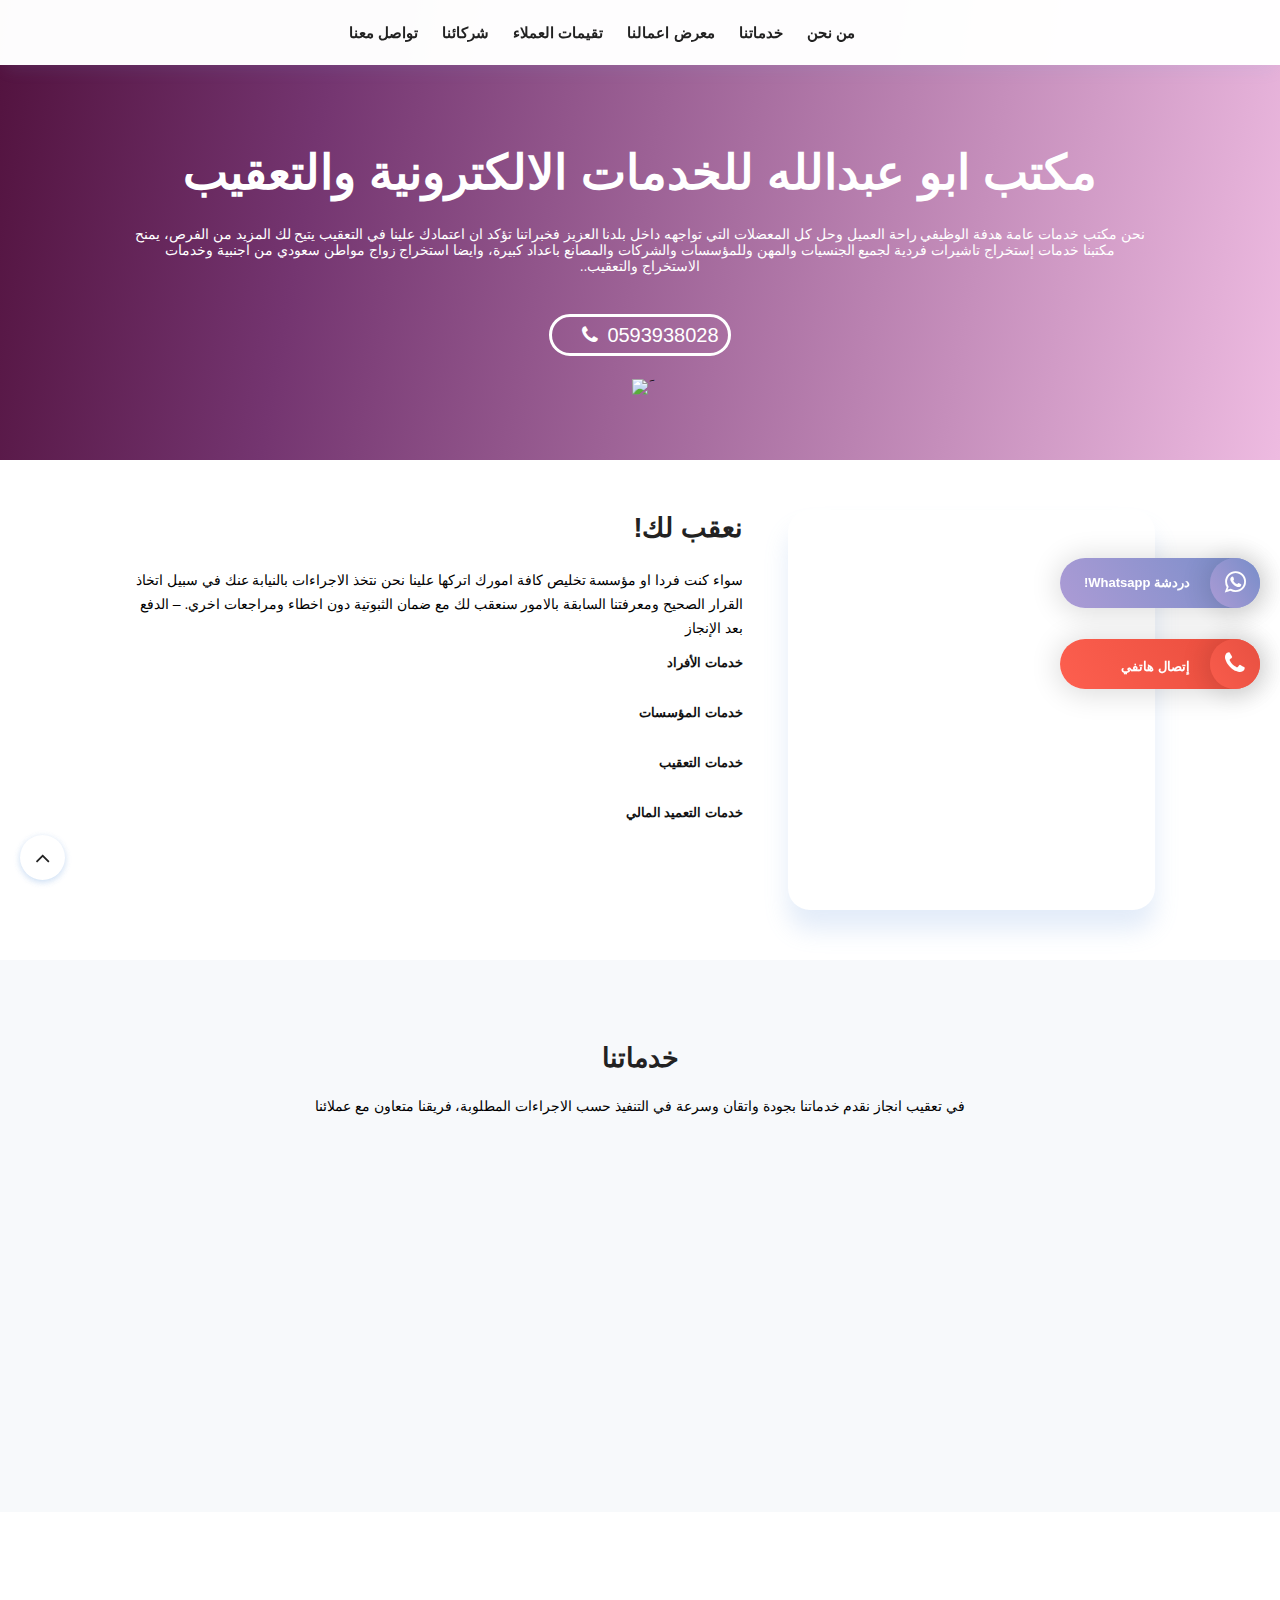
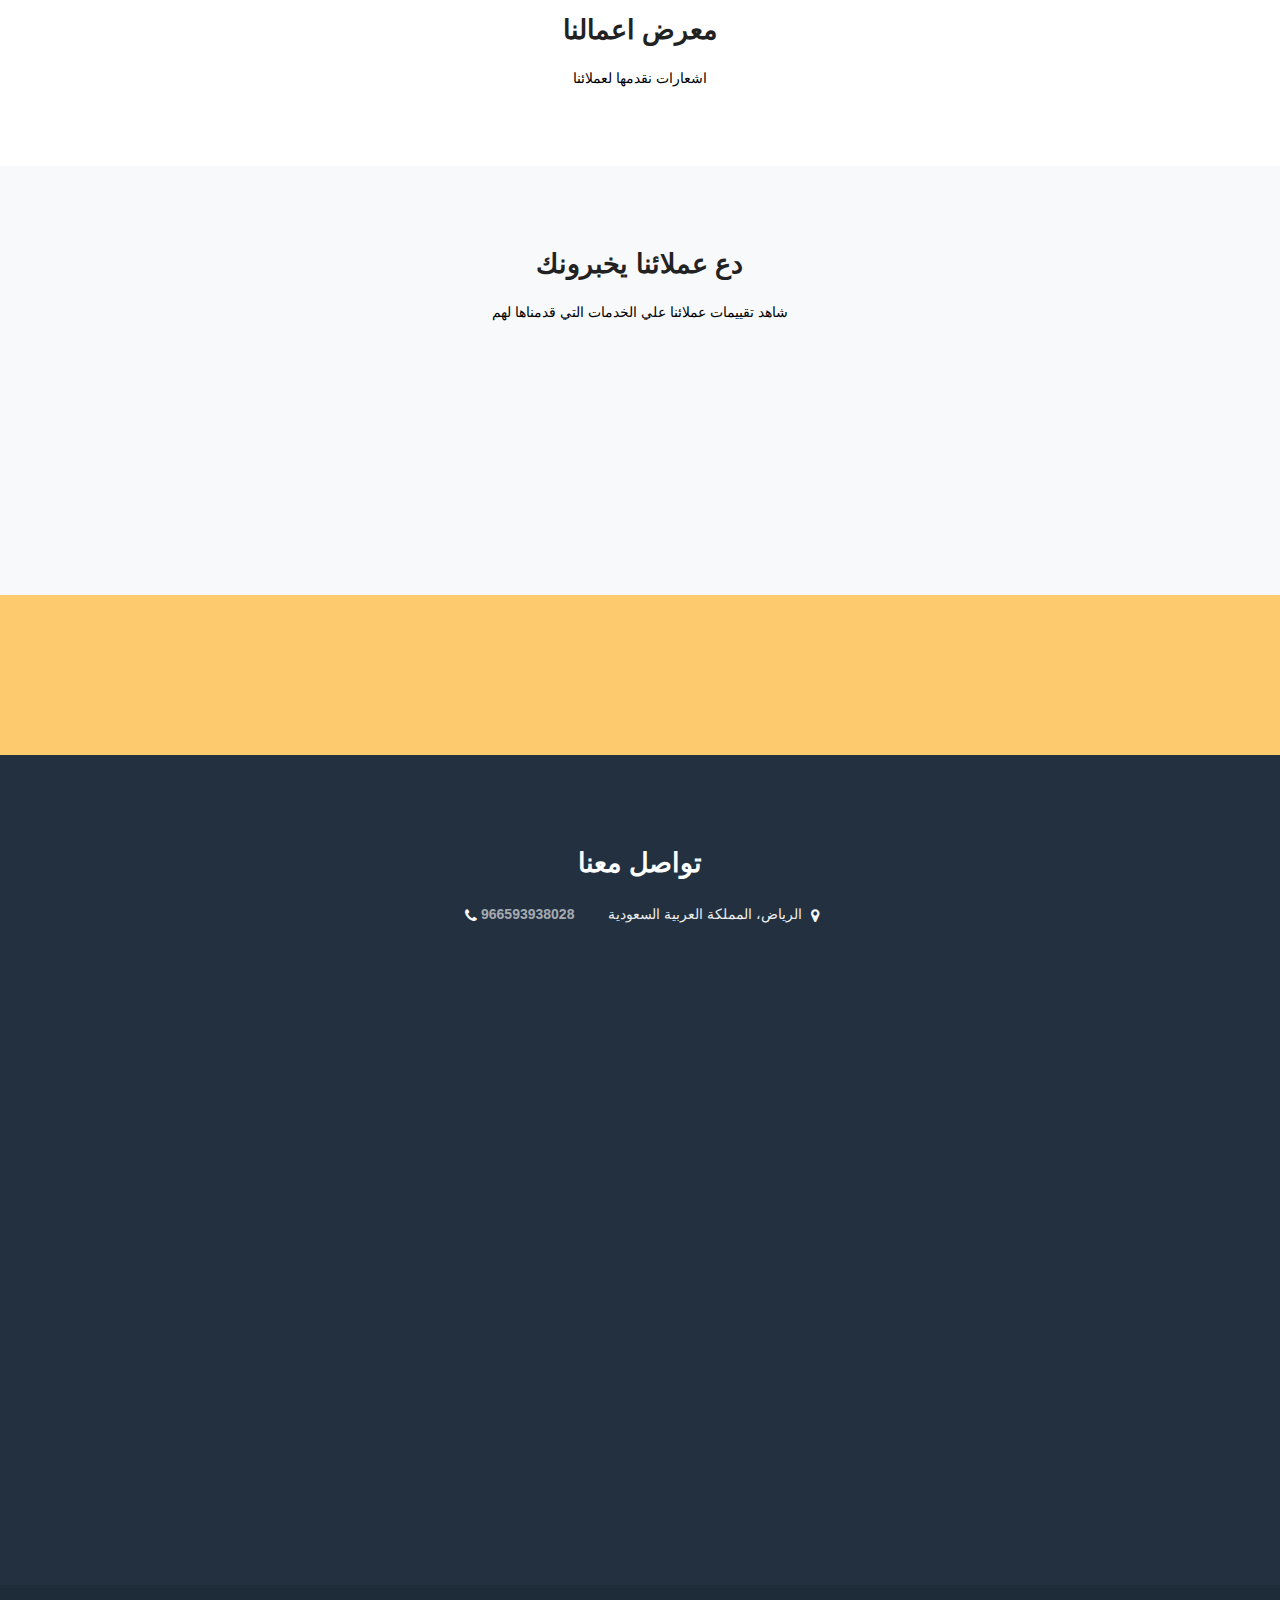
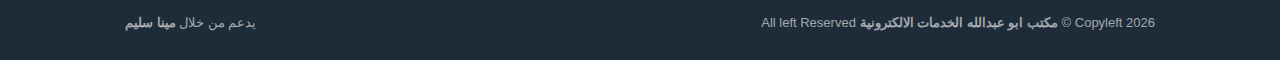
==== commit 288507a2: "Update index.html" ====
--- a/index.html
+++ b/index.html
@@ -1,48 +1,1106 @@
-
-<!DOCTYPE html><html lang="en" itemscope itemtype="http://schema.org/WebPage"><head><meta charset="utf-8"><script nonce="qsrC1ckB6QJU6b_gMgUkjw">var DOCS_timing={}; DOCS_timing['sl']=new Date().getTime();</script><script nonce="qsrC1ckB6QJU6b_gMgUkjw">function _DumpException(e) {throw e;}</script><script nonce="qsrC1ckB6QJU6b_gMgUkjw">_docs_flag_initialData={"atari-emtpr":false,"atari-etsswfm":true,"atari-ebidm":false,"atari-ebids":false,"atari-emasgcfrg":false,"atari-estm":false,"atari-edtm":false,"docs-text-elei":false,"docs-text-usc":true,"docs-text-etsrdpn":false,"docs-text-etsrds":false,"docs-text-erdfs":false,"docs-text-encps":false,"docs-text-etis":false,"docs-text-eddes":false,"docs-text-eeves":false,"docs-text-endes":false,"docs-text-eurs":false,"docs-text-efs":false,"docs-text-etocls":false,"docos-exdas":false,"docs-text-escpv":true,"docs-text-efts":false,"docs-text-ecfs":false,"docs-text-ecss":false,"docs-text-evs":false,"docs-text-etvs":false,"docs-text-ethples":false,"docs-text-echs":false,"docs-text-eesntps":false,"docs-text-eesss":false,"docs-etshc":false,"docs-text-tbcb":2.0E7,"docs-text-ftls":true,"docs-efsmsdl":false,"docs-text-ertkcps":false,"docs-euoftm":false,"docs-text-etb":false,"docs-text-esbefr":false,"docs-text-etof":false,"docs-egubst":true,"docs-text-ipi":false,"docs-etbe":false,"docs-text-ehlb":false,"docs-text-epa":true,"docs-text-ecls":true,"docs-eilef":true,"docs-text-enbcr":false,"docs-text-eush":true,"docs-text-svofc":false,"docs-sup":"","docs-eldi":false,"docs-ecuach":false,"docs-eeii":false,"docs-ipmmp":true,"docs-eiq":false,"docs-ecci":false,"docs-esi":false,"docs-liap":"/logImpressions","ilcm":{"eui":"AHKXmL2W33Y6cQQmCoM0yv1rFXaLyQb0NmMLgl-UUw70dKLwnEW0ijglF_pBhtrU1_OtB4wH3ZIT","je":1,"sstu":1660834414843216,"si":"CNCqz6rS0PkCFSFIqwIdWj8EGw","gsc":null,"ei":[5703839,5704621,5706832,5706836,5707711,5708870,5713207,5714550,5720925,5729664,5732942,5734954,5735806,5737337,5737441,5737800,5738529,5740814,5741775,5742462,5743124,5747265,5747741,5748029,5752694,5752775,5753006,5753329,5754229,5754788,5756315,5757191,5759422,5760348,5760827,5761251,5761523,5764268,5765551,5766777,5767851,14101306,14101502,14101510,14101534,49341937,49369425,49370160,49370341,49372443,49375322,49376768,49377640,49378889,49420816,49424389,49424900,49439990,49441213,49441866,49450016,49472071,49491902,49510708,49512373,49624080,49641335,49644023,49646169,49747000],"crc":0,"cvi":[]},"docs-ccdil":false,"docs-eil":true,"docs-eoi":false,"info_params":{"token":"AHL0AtI0dWK3nic0fJ-8KNJmSfi760SVfw:1660834414785"},"atari-jefp":"/_/view/jserror","docs-jern":"view","atari-rhpp":"/_/view"}; _docs_flag_cek= null ; if (window['DOCS_timing']) {DOCS_timing['ifdld']=new Date().getTime();}</script><meta name="viewport" content="width=device-width, initial-scale=1"><meta http-equiv="X-UA-Compatible" content="IE=edge"><meta name="referrer" content="origin"><link rel="icon" href="https://ssl.gstatic.com/atari/images/public/favicon.ico"><meta property="og:title" content="معقب ابو عبدالله"><meta property="og:type" content="website"><meta property="og:url" content="https://sites.google.com/view/moqib-aboabdallah/"><meta property="og:description" content="
-مكتب ابوعبدالله للخدمات العامة وتعقيب الدوائر الحكومية 
-"><meta itemprop="name" content="معقب ابو عبدالله"><meta itemprop="description" content="
-مكتب ابوعبدالله للخدمات العامة وتعقيب الدوائر الحكومية 
-"><meta itemprop="url" content="https://sites.google.com/view/moqib-aboabdallah/"><meta itemprop="thumbnailUrl" content="https://lh4.googleusercontent.com/i_4H5uUwz_gAeBxJImMZEiJC5yfTavJbr4xOab6VTN-TTud5BcLKcogbf2sxMyZUxUS62Rg0m3khyX80Dm0GxsLBF16e8GWs2Zj8L8zK-8ypAkCdMhZi_ZBg8_-c8C181g=w1280"><meta itemprop="image" content="https://lh4.googleusercontent.com/i_4H5uUwz_gAeBxJImMZEiJC5yfTavJbr4xOab6VTN-TTud5BcLKcogbf2sxMyZUxUS62Rg0m3khyX80Dm0GxsLBF16e8GWs2Zj8L8zK-8ypAkCdMhZi_ZBg8_-c8C181g=w1280"><meta itemprop="imageUrl" content="https://lh4.googleusercontent.com/i_4H5uUwz_gAeBxJImMZEiJC5yfTavJbr4xOab6VTN-TTud5BcLKcogbf2sxMyZUxUS62Rg0m3khyX80Dm0GxsLBF16e8GWs2Zj8L8zK-8ypAkCdMhZi_ZBg8_-c8C181g=w1280"><meta property="og:image" content="https://lh4.googleusercontent.com/i_4H5uUwz_gAeBxJImMZEiJC5yfTavJbr4xOab6VTN-TTud5BcLKcogbf2sxMyZUxUS62Rg0m3khyX80Dm0GxsLBF16e8GWs2Zj8L8zK-8ypAkCdMhZi_ZBg8_-c8C181g=w1280"><link href="https://fonts.googleapis.com/css?family=Lato%3A300%2C300italic%2C400%2C400italic%2C700%2C700italic&display=swap" rel="stylesheet" nonce="V7RwrwEE4TOlY-aJ_7s1QA"><link href="https://fonts.googleapis.com/css?family=Google+Sans:400,500|Roboto:300,400,500,700|Source+Code+Pro:400,700&display=swap" rel="stylesheet" nonce="V7RwrwEE4TOlY-aJ_7s1QA"><link href="https://fonts.googleapis.com/css?family=Cairo%3Ai%2Cbi%2C700%2C400&display=swap" rel="stylesheet" nonce="V7RwrwEE4TOlY-aJ_7s1QA"><style nonce="V7RwrwEE4TOlY-aJ_7s1QA">@media only screen and (max-width: 479px){.Rn3Z1b{font-size: 23.0pt;}}@media only screen and (min-width: 480px) and (max-width: 767px){.Rn3Z1b{font-size: 27.0pt;}}@media only screen and (min-width: 768px) and (max-width: 1279px){.Rn3Z1b{font-size: 30.0pt;}}@media only screen and (min-width: 1280px){.Rn3Z1b{font-size: 30.0pt;}}@media only screen and (max-width: 479px){.avk6Ad{font-size: 17.0pt;}}@media only screen and (min-width: 480px) and (max-width: 767px){.avk6Ad{font-size: 18.0pt;}}@media only screen and (min-width: 768px) and (max-width: 1279px){.avk6Ad{font-size: 18.5pt;}}@media only screen and (min-width: 1280px){.avk6Ad{font-size: 18.5pt;}}@media only screen and (max-width: 479px){.NUNyt{font-size: 19.0pt;}}@media only screen and (min-width: 480px) and (max-width: 767px){.NUNyt{font-size: 21.0pt;}}@media only screen and (min-width: 768px) and (max-width: 1279px){.NUNyt{font-size: 22.5pt;}}@media only screen and (min-width: 1280px){.NUNyt{font-size: 22.5pt;}}</style><link rel="stylesheet" href="https://www.gstatic.com/_/atari/_/ss/k=atari.vw.YATw8OKipC8.L.W.O/d=1/rs=AGEqA5nhJJeQITzFnC81_3Xgs5NrHX5DCQ" data-id="_cl" nonce="V7RwrwEE4TOlY-aJ_7s1QA"><script nonce="qsrC1ckB6QJU6b_gMgUkjw"></script><title>معقب ابو عبدالله</title><style jsname="ptDGoc" nonce="V7RwrwEE4TOlY-aJ_7s1QA">.M63kCb{background-color: rgba(255,255,255,1);}.OUGEr{color: rgba(33,33,33,1);}.duRjpb .OUGEr{color: rgba(34,110,147,1);}.JYVBee .OUGEr{color: rgba(34,110,147,1);}.OmQG5e .OUGEr{color: rgba(33,33,33,1);}.iwQgFb{background-color: rgba(0,0,0,0.150000006);}.ySLm4c{font-family: Lato, sans-serif;}.CbiMKe{background-color: rgba(30,108,147,1);}.qeLZfd .zfr3Q{color: rgba(33,33,33,1);}.qeLZfd .qnVSj{color: rgba(33,33,33,1);}.qeLZfd .Glwbz{color: rgba(33,33,33,1);}.qeLZfd .duRjpb{color: rgba(34,110,147,1);}.qeLZfd .qLrapd{color: rgba(34,110,147,1);}.qeLZfd .JYVBee{color: rgba(34,110,147,1);}.qeLZfd .aHM7ed{color: rgba(34,110,147,1);}.qeLZfd .OmQG5e{color: rgba(33,33,33,1);}.qeLZfd .NHD4Gf{color: rgba(33,33,33,1);}.qeLZfd .aw5Odc{color: rgba(0,101,128,1);}.qeLZfd .dhtgD:hover{color: rgba(0,0,0,1);}.qeLZfd .dhtgD:visited{color: rgba(0,101,128,1);}.qeLZfd .iwQgFb{background-color: rgba(0,0,0,0.150000006);}.qeLZfd .OUGEr{color: rgba(33,33,33,1);}.qeLZfd .duRjpb .OUGEr{color: rgba(34,110,147,1);}.qeLZfd .JYVBee .OUGEr{color: rgba(34,110,147,1);}.qeLZfd .OmQG5e .OUGEr{color: rgba(33,33,33,1);}.qeLZfd:before{background-color: rgba(242,242,242,1); display: block;}.lQAHbd .zfr3Q{color: rgba(255,255,255,1);}.lQAHbd .qnVSj{color: rgba(255,255,255,1);}.lQAHbd .Glwbz{color: rgba(255,255,255,1);}.lQAHbd .duRjpb{color: rgba(255,255,255,1);}.lQAHbd .qLrapd{color: rgba(255,255,255,1);}.lQAHbd .JYVBee{color: rgba(255,255,255,1);}.lQAHbd .aHM7ed{color: rgba(255,255,255,1);}.lQAHbd .OmQG5e{color: rgba(255,255,255,1);}.lQAHbd .NHD4Gf{color: rgba(255,255,255,1);}.lQAHbd .aw5Odc{color: rgba(255,255,255,1);}.lQAHbd .dhtgD:hover{color: rgba(255,255,255,1);}.lQAHbd .dhtgD:visited{color: rgba(255,255,255,1);}.lQAHbd .iwQgFb{background-color: rgba(255,255,255,0.150000006);}.lQAHbd .OUGEr{color: rgba(255,255,255,1);}.lQAHbd .duRjpb .OUGEr{color: rgba(255,255,255,1);}.lQAHbd .JYVBee .OUGEr{color: rgba(255,255,255,1);}.lQAHbd .OmQG5e .OUGEr{color: rgba(255,255,255,1);}.lQAHbd .CbiMKe{background-color: rgba(255,255,255,1);}.lQAHbd:before{background-color: rgba(30,108,147,1); display: block;}.cJgDec .zfr3Q{color: rgba(255,255,255,1);}.cJgDec .zfr3Q .OUGEr{color: rgba(255,255,255,1);}.cJgDec .qnVSj{color: rgba(255,255,255,1);}.cJgDec .Glwbz{color: rgba(255,255,255,1);}.cJgDec .qLrapd{color: rgba(255,255,255,1);}.cJgDec .aHM7ed{color: rgba(255,255,255,1);}.cJgDec .NHD4Gf{color: rgba(255,255,255,1);}.cJgDec .IFuOkc:before{background-color: rgba(33,33,33,1); opacity: 0; display: block;}.O13XJf{height: 340px; padding-bottom: 60px; padding-top: 60px;}.O13XJf .IFuOkc{background-color: rgba(34,110,147,1); background-image: url(https://ssl.gstatic.com/atari/images/simple-header-blended-small.png);}.O13XJf .IFuOkc:before{background-color: rgba(33,33,33,1); opacity: 0.4; display: block;}.O13XJf .zfr3Q{color: rgba(255,255,255,1);}.O13XJf .qnVSj{color: rgba(255,255,255,1);}.O13XJf .Glwbz{color: rgba(255,255,255,1);}.O13XJf .duRjpb{color: rgba(255,255,255,1);}.O13XJf .qLrapd{color: rgba(255,255,255,1);}.O13XJf .JYVBee{color: rgba(255,255,255,1);}.O13XJf .aHM7ed{color: rgba(255,255,255,1);}.O13XJf .OmQG5e{color: rgba(255,255,255,1);}.O13XJf .NHD4Gf{color: rgba(255,255,255,1);}.tpmmCb .zfr3Q{color: rgba(33,33,33,1);}.tpmmCb .zfr3Q .OUGEr{color: rgba(33,33,33,1);}.tpmmCb .qnVSj{color: rgba(33,33,33,1);}.tpmmCb .Glwbz{color: rgba(33,33,33,1);}.tpmmCb .qLrapd{color: rgba(33,33,33,1);}.tpmmCb .aHM7ed{color: rgba(33,33,33,1);}.tpmmCb .NHD4Gf{color: rgba(33,33,33,1);}.tpmmCb .IFuOkc:before{background-color: rgba(255,255,255,1); display: block;}.tpmmCb .Wew9ke{fill: rgba(33,33,33,1);}.aw5Odc{color: rgba(0,101,128,1);}.dhtgD:hover{color: rgba(0,122,147,1);}.dhtgD:active{color: rgba(0,122,147,1);}.dhtgD:visited{color: rgba(0,101,128,1);}.Zjiec{color: rgba(255,255,255,1); font-family: Lato, sans-serif; font-size: 19pt; font-weight: 300; letter-spacing: 1px; line-height: 1.3; padding-bottom: 62.5px; padding-left: 48px; padding-right: 36px; padding-top: 11.5px;}.XMyrgf{margin-top: 0px; margin-left: 48px; margin-bottom: 24px; margin-right: 24px;}.TlfmSc{color: rgba(255,255,255,1); font-family: Lato, sans-serif; font-size: 15pt; font-weight: 300; line-height: 1.333;}.Mz8gvb{color: rgba(255,255,255,1);}.zDUgLc{background-color: rgba(33,33,33,1);}.QTKDff.chg4Jd:focus{background-color: rgba(255,255,255,0.1199999973);}.YTv4We{color: rgba(178,178,178,1);}.YTv4We:hover:before{background-color: rgba(255,255,255,0.1199999973); display: block;}.YTv4We.chg4Jd:focus:before{border-color: rgba(255,255,255,0.3600000143); display: block;}.eWDljc{background-color: rgba(33,33,33,1);}.eWDljc .hDrhEe{padding-left: 8px;}.ZXW7w{color: rgba(255,255,255,1); opacity: 0.26;}.PsKE7e{color: rgba(255,255,255,1); font-family: Lato, sans-serif; font-size: 12pt; font-weight: 300;}.lhZOrc{color: rgba(73,170,212,1);}.hDrhEe:hover{color: rgba(73,170,212,1);}.M9vuGd{color: rgba(73,170,212,1); font-weight: 400;}.jgXgSe:hover{color: rgba(73,170,212,1);}.j10yRb:hover{color: rgba(0,188,212,1);}.j10yRb.chg4Jd:focus:before{border-color: rgba(255,255,255,0.3600000143); display: block;}.tCHXDc{color: rgba(255,255,255,1);}.iWs3gf.chg4Jd:focus{background-color: rgba(255,255,255,0.1199999973);}.wgxiMe{background-color: rgba(33,33,33,1);}.fOU46b .TlfmSc{color: rgba(255,255,255,1);}.fOU46b .KJll8d{background-color: rgba(255,255,255,1);}.fOU46b .Mz8gvb{color: rgba(255,255,255,1);}.fOU46b .Mz8gvb.chg4Jd:focus:before{border-color: rgba(255,255,255,1); display: block;}.fOU46b .qV4dIc{color: rgba(255,255,255,0.8700000048);}.fOU46b .jgXgSe:hover{color: rgba(255,255,255,1);}.fOU46b .M9vuGd{color: rgba(255,255,255,1);}.fOU46b .tCHXDc{color: rgba(255,255,255,0.8700000048);}.fOU46b .iWs3gf.chg4Jd:focus{background-color: rgba(255,255,255,0.1199999973);}.fOU46b .G8QRnc .Mz8gvb{color: rgba(0,0,0,0.8000000119);}.fOU46b .G8QRnc .Mz8gvb.chg4Jd:focus:before{border-color: rgba(0,0,0,0.8000000119); display: block;}.fOU46b .G8QRnc .ZXW7w{color: rgba(0,0,0,0.8000000119);}.fOU46b .G8QRnc .TlfmSc{color: rgba(0,0,0,0.8000000119);}.fOU46b .G8QRnc .KJll8d{background-color: rgba(0,0,0,0.8000000119);}.fOU46b .G8QRnc .qV4dIc{color: rgba(0,0,0,0.6399999857);}.fOU46b .G8QRnc .jgXgSe:hover{color: rgba(0,0,0,0.8199999928);}.fOU46b .G8QRnc .M9vuGd{color: rgba(0,0,0,0.8199999928);}.fOU46b .G8QRnc .tCHXDc{color: rgba(0,0,0,0.6399999857);}.fOU46b .G8QRnc .iWs3gf.chg4Jd:focus{background-color: rgba(0,0,0,0.1199999973);}.fOU46b .usN8rf .Mz8gvb{color: rgba(0,0,0,0.8000000119);}.fOU46b .usN8rf .Mz8gvb.chg4Jd:focus:before{border-color: rgba(0,0,0,0.8000000119); display: block;}.fOU46b .usN8rf .ZXW7w{color: rgba(0,0,0,0.8000000119);}.fOU46b .usN8rf .TlfmSc{color: rgba(0,0,0,0.8000000119);}.fOU46b .usN8rf .KJll8d{background-color: rgba(0,0,0,0.8000000119);}.fOU46b .usN8rf .qV4dIc{color: rgba(0,0,0,0.6399999857);}.fOU46b .usN8rf .jgXgSe:hover{color: rgba(0,0,0,0.8199999928);}.fOU46b .usN8rf .M9vuGd{color: rgba(0,0,0,0.8199999928);}.fOU46b .usN8rf .tCHXDc{color: rgba(0,0,0,0.6399999857);}.fOU46b .usN8rf .iWs3gf.chg4Jd:focus{background-color: rgba(0,0,0,0.1199999973);}.fOU46b .aCIEDd .qV4dIc{color: rgba(33,33,33,1);}.fOU46b .aCIEDd .TlfmSc{color: rgba(33,33,33,1);}.fOU46b .aCIEDd .KJll8d{background-color: rgba(33,33,33,1);}.fOU46b .aCIEDd .ZXW7w{color: rgba(33,33,33,1);}.fOU46b .aCIEDd .jgXgSe:hover{color: rgba(33,33,33,1); opacity: 0.82;}.fOU46b .aCIEDd .Mz8gvb{color: rgba(33,33,33,1);}.fOU46b .aCIEDd .tCHXDc{color: rgba(33,33,33,1);}.fOU46b .aCIEDd .iWs3gf.chg4Jd:focus{background-color: rgba(33,33,33,0.1199999973);}.fOU46b .a3ETed .qV4dIc{color: rgba(255,255,255,1);}.fOU46b .a3ETed .TlfmSc{color: rgba(255,255,255,1);}.fOU46b .a3ETed .KJll8d{background-color: rgba(255,255,255,1);}.fOU46b .a3ETed .ZXW7w{color: rgba(255,255,255,1);}.fOU46b .a3ETed .jgXgSe:hover{color: rgba(255,255,255,1); opacity: 0.82;}.fOU46b .a3ETed .Mz8gvb{color: rgba(255,255,255,1);}.fOU46b .a3ETed .tCHXDc{color: rgba(255,255,255,1);}.fOU46b .a3ETed .iWs3gf.chg4Jd:focus{background-color: rgba(255,255,255,0.1199999973);}@media only screen and (min-width: 1280px){.XeSM4.b2Iqye.fOU46b .LBrwzc .tCHXDc{color: rgba(255,255,255,0.8700000048);}}.XeSM4.b2Iqye.fOU46b .LBrwzc .iWs3gf.chg4Jd:focus{background-color: rgba(255,255,255,0.1199999973);}@media only screen and (min-width: 1280px){.KuNac.b2Iqye.fOU46b .tCHXDc{color: rgba(0,0,0,0.6399999857);}}.KuNac.b2Iqye.fOU46b .iWs3gf.chg4Jd:focus{background-color: rgba(0,0,0,0.1199999973);}.fOU46b .zDUgLc{opacity: 0;}.LBrwzc .ZXW7w{color: rgba(0,0,0,1);}.LBrwzc .KJll8d{background-color: rgba(0,0,0,1);}.GBy4H .ZXW7w{color: rgba(255,255,255,1);}.GBy4H .KJll8d{background-color: rgba(255,255,255,1);}.eBSUbc{background-color: rgba(33,33,33,1); color: rgba(0,188,212,0.6999999881);}.BFDQOb:hover{color: rgba(73,170,212,1);}.ImnMyf{background-color: rgba(255,255,255,1); color: rgba(33,33,33,1);}.Vs12Bd{background-color: rgba(242,242,242,1); color: rgba(33,33,33,1);}.S5d9Rd{background-color: rgba(30,108,147,1); color: rgba(255,255,255,1);}.zfr3Q{color: rgba(33,33,33,1); font-family: Lato, sans-serif; font-size: 11pt; font-weight: 400; line-height: 1.6667; margin-top: 12px;}.qnVSj{color: rgba(33,33,33,1);}.Glwbz{color: rgba(33,33,33,1);}.duRjpb{color: rgba(34,110,147,1); font-family: Lato, sans-serif; font-size: 34pt; font-weight: 300; letter-spacing: 0.5px; line-height: 1.2; margin-top: 30px;}.Ap4VC{margin-bottom: -30px;}.qLrapd{color: rgba(34,110,147,1);}.JYVBee{color: rgba(34,110,147,1); font-family: Lato, sans-serif; font-size: 19pt; font-weight: 400; line-height: 1.4; margin-top: 20px;}.CobnVe{margin-bottom: -20px;}.aHM7ed{color: rgba(34,110,147,1);}.OmQG5e{color: rgba(33,33,33,1); font-family: Lato, sans-serif; font-size: 15pt; font-style: normal; font-weight: 400; line-height: 1.25; margin-top: 16px;}.GV3q8e{margin-bottom: -16px;}.NHD4Gf{color: rgba(33,33,33,1);}.LB7kq .duRjpb{font-size: 64pt; letter-spacing: 2px; line-height: 1; margin-top: 40px;}.LB7kq .JYVBee{font-size: 25pt; font-weight: 300; line-height: 1.1; margin-top: 25px;}@media only screen and (max-width: 479px){.LB7kq .duRjpb{font-size: 40pt;}}@media only screen and (min-width: 480px) and (max-width: 767px){.LB7kq .duRjpb{font-size: 53pt;}}@media only screen and (max-width: 479px){.LB7kq .JYVBee{font-size: 19pt;}}@media only screen and (min-width: 480px) and (max-width: 767px){.LB7kq .JYVBee{font-size: 22pt;}}.O13XJf{height: 340px; padding-bottom: 60px; padding-top: 60px;}@media only screen and (min-width: 480px) and (max-width: 767px){.O13XJf{height: 280px; padding-bottom: 40px; padding-top: 40px;}}@media only screen and (max-width: 479px){.O13XJf{height: 250px; padding-bottom: 30px; padding-top: 30px;}}.SBrW1{height: 520px;}@media only screen and (min-width: 480px) and (max-width: 767px){.SBrW1{height: 520px;}}@media only screen and (max-width: 479px){.SBrW1{height: 400px;}}.Wew9ke{fill: rgba(255,255,255,1);}.gk8rDe{height: 180px; padding-bottom: 32px; padding-top: 60px;}.gk8rDe .zfr3Q{color: rgba(0,0,0,1);}.gk8rDe .duRjpb{color: rgba(34,110,147,1); font-size: 45pt; line-height: 1.1;}.gk8rDe .qLrapd{color: rgba(34,110,147,1);}.gk8rDe .JYVBee{color: rgba(34,110,147,1); font-size: 27pt; line-height: 1.35; margin-top: 15px;}.gk8rDe .aHM7ed{color: rgba(34,110,147,1);}.gk8rDe .OmQG5e{color: rgba(33,33,33,1);}.gk8rDe .NHD4Gf{color: rgba(33,33,33,1);}@media only screen and (max-width: 479px){.gk8rDe .duRjpb{font-size: 30pt;}}@media only screen and (min-width: 480px) and (max-width: 767px){.gk8rDe .duRjpb{font-size: 38pt;}}@media only screen and (max-width: 479px){.gk8rDe .JYVBee{font-size: 20pt;}}@media only screen and (min-width: 480px) and (max-width: 767px){.gk8rDe .JYVBee{font-size: 24pt;}}@media only screen and (min-width: 480px) and (max-width: 767px){.gk8rDe{padding-top: 45px;}}@media only screen and (max-width: 479px){.gk8rDe{padding-bottom: 0px; padding-top: 30px;}}.dhtgD{text-decoration: underline;}.JzO0Vc{background-color: rgba(33,33,33,1); font-family: Lato, sans-serif; width: 250px;}@media only screen and (min-width: 1280px){.JzO0Vc{padding-top: 48.5px;}}.TlfmSc{font-family: Lato, sans-serif; font-size: 15pt; font-weight: 300; line-height: 1.333;}.PsKE7e{font-family: Lato, sans-serif; font-size: 12pt;}.IKA38e{line-height: 1.21;}.hDrhEe{padding-bottom: 11.5px; padding-top: 11.5px;}.zDUgLc{opacity: 1;}.QmpIrf{background-color: rgba(30,108,147,1); border-color: rgba(255,255,255,1); color: rgba(255,255,255,1); font-family: Lato, sans-serif; font-size: 11pt; line-height: normal;}.xkUom{border-color: rgba(30,108,147,1); color: rgba(30,108,147,1); font-family: Lato, sans-serif; font-size: 11pt; line-height: normal;}.xkUom:hover{background-color: rgba(30,108,147,0.1000000015);}.KjwKmc{color: rgba(30,108,147,1); font-family: Lato, sans-serif; font-size: 11pt; line-height: normal; line-height: normal;}.KjwKmc:hover{background-color: rgba(30,108,147,0.1000000015);}.lQAHbd .QmpIrf{background-color: rgba(255,255,255,1); border-color: rgba(34,110,147,1); color: rgba(34,110,147,1); font-family: Lato, sans-serif; font-size: 11pt; line-height: normal;}.lQAHbd .xkUom{border-color: rgba(242,242,242,1); color: rgba(242,242,242,1); font-family: Lato, sans-serif; font-size: 11pt; line-height: normal;}.lQAHbd .xkUom:hover{background-color: rgba(255,255,255,0.1000000015);}.lQAHbd .KjwKmc{color: rgba(242,242,242,1); font-family: Lato, sans-serif; font-size: 11pt; line-height: normal;}.lQAHbd .KjwKmc:hover{background-color: rgba(255,255,255,0.1000000015);}.cJgDec .QmpIrf{background-color: rgba(255,255,255,1); border-color: rgba(34,110,147,1); color: rgba(34,110,147,1); font-family: Lato, sans-serif; font-size: 11pt; line-height: normal;}.cJgDec .xkUom{border-color: rgba(242,242,242,1); color: rgba(242,242,242,1); font-family: Lato, sans-serif; font-size: 11pt; line-height: normal;}.cJgDec .xkUom:hover{background-color: rgba(255,255,255,0.1000000015);}.cJgDec .KjwKmc{color: rgba(242,242,242,1); font-family: Lato, sans-serif; font-size: 11pt; line-height: normal;}.cJgDec .KjwKmc:hover{background-color: rgba(255,255,255,0.1000000015);}.tpmmCb .QmpIrf{background-color: rgba(255,255,255,1); border-color: rgba(34,110,147,1); color: rgba(34,110,147,1); font-family: Lato, sans-serif; font-size: 11pt; line-height: normal;}.tpmmCb .xkUom{border-color: rgba(30,108,147,1); color: rgba(30,108,147,1); font-family: Lato, sans-serif; font-size: 11pt; line-height: normal;}.tpmmCb .xkUom:hover{background-color: rgba(30,108,147,0.1000000015);}.tpmmCb .KjwKmc{color: rgba(30,108,147,1); font-family: Lato, sans-serif; font-size: 11pt; line-height: normal;}.tpmmCb .KjwKmc:hover{background-color: rgba(30,108,147,0.1000000015);}.gk8rDe .QmpIrf{background-color: rgba(30,108,147,1); border-color: rgba(255,255,255,1); color: rgba(255,255,255,1); font-family: Lato, sans-serif; font-size: 11pt; line-height: normal;}.gk8rDe .xkUom{border-color: rgba(30,108,147,1); color: rgba(30,108,147,1); font-family: Lato, sans-serif; font-size: 11pt; line-height: normal;}.gk8rDe .xkUom:hover{background-color: rgba(30,108,147,0.1000000015);}.gk8rDe .KjwKmc{color: rgba(30,108,147,1); font-family: Lato, sans-serif; font-size: 11pt; line-height: normal;}.gk8rDe .KjwKmc:hover{background-color: rgba(30,108,147,0.1000000015);}.O13XJf .QmpIrf{background-color: rgba(255,255,255,1); border-color: rgba(34,110,147,1); color: rgba(34,110,147,1); font-family: Lato, sans-serif; font-size: 11pt; line-height: normal;}.O13XJf .xkUom{border-color: rgba(242,242,242,1); color: rgba(242,242,242,1); font-family: Lato, sans-serif; font-size: 11pt; line-height: normal;}.O13XJf .xkUom:hover{background-color: rgba(255,255,255,0.1000000015);}.O13XJf .KjwKmc{color: rgba(242,242,242,1); font-family: Lato, sans-serif; font-size: 11pt; line-height: normal;}.O13XJf .KjwKmc:hover{background-color: rgba(255,255,255,0.1000000015);}.Y4CpGd{font-family: Lato, sans-serif; font-size: 11pt;}.CMArNe{background-color: rgba(242,242,242,1);}.LBrwzc .TlfmSc{color: rgba(0,0,0,0.8000000119);}.LBrwzc .YTv4We{color: rgba(0,0,0,0.6399999857);}.LBrwzc .YTv4We.chg4Jd:focus:before{border-color: rgba(0,0,0,0.6399999857); display: block;}.LBrwzc .Mz8gvb{color: rgba(0,0,0,0.6399999857);}.LBrwzc .tCHXDc{color: rgba(0,0,0,0.6399999857);}.LBrwzc .iWs3gf.chg4Jd:focus{background-color: rgba(0,0,0,0.1199999973);}.LBrwzc .wgxiMe{background-color: rgba(255,255,255,1);}.LBrwzc .qV4dIc{color: rgba(0,0,0,0.6399999857);}.LBrwzc .M9vuGd{color: rgba(0,0,0,0.8000000119); font-weight: bold;}.LBrwzc .Zjiec{color: rgba(0,0,0,0.8000000119);}.LBrwzc .IKA38e{color: rgba(0,0,0,0.6399999857);}.LBrwzc .lhZOrc.IKA38e{color: rgba(0,0,0,0.8000000119); font-weight: bold;}.LBrwzc .j10yRb:hover{color: rgba(0,0,0,0.8000000119);}.LBrwzc .eBSUbc{color: rgba(0,0,0,0.8000000119);}.LBrwzc .hDrhEe:hover{color: rgba(0,0,0,0.8000000119);}.LBrwzc .jgXgSe:hover{color: rgba(0,0,0,0.8000000119);}.LBrwzc .M9vuGd:hover{color: rgba(0,0,0,0.8000000119);}.LBrwzc .zDUgLc{border-bottom-color: rgba(204,204,204,1); border-bottom-width: 1px; border-bottom-style: solid;}.fOU46b .LBrwzc .M9vuGd{color: rgba(0,0,0,0.8000000119);}.fOU46b .LBrwzc .jgXgSe:hover{color: rgba(0,0,0,0.8000000119);}.fOU46b .LBrwzc .zDUgLc{opacity: 1; border-bottom-style: none;}.fOU46b .LBrwzc .tCHXDc{color: rgba(0,0,0,0.6399999857);}.fOU46b .LBrwzc .iWs3gf.chg4Jd:focus{background-color: rgba(0,0,0,0.1199999973);}.fOU46b .GBy4H .M9vuGd{color: rgba(255,255,255,1);}.fOU46b .GBy4H .jgXgSe:hover{color: rgba(255,255,255,1);}.fOU46b .GBy4H .zDUgLc{opacity: 1;}.fOU46b .GBy4H .tCHXDc{color: rgba(255,255,255,0.8700000048);}.fOU46b .GBy4H .iWs3gf.chg4Jd:focus{background-color: rgba(255,255,255,0.1199999973);}.XeSM4.G9Qloe.fOU46b .LBrwzc .tCHXDc{color: rgba(0,0,0,0.6399999857);}.XeSM4.G9Qloe.fOU46b .LBrwzc .iWs3gf.chg4Jd:focus{background-color: rgba(0,0,0,0.1199999973);}.GBy4H .lhZOrc.IKA38e{color: rgba(255,255,255,1);}.GBy4H .eBSUbc{color: rgba(255,255,255,0.8700000048);}.GBy4H .hDrhEe:hover{color: rgba(255,255,255,1);}.GBy4H .j10yRb:hover{color: rgba(255,255,255,1);}.GBy4H .YTv4We{color: rgba(255,255,255,1);}.GBy4H .YTv4We.chg4Jd:focus:before{border-color: rgba(255,255,255,1); display: block;}.GBy4H .tCHXDc{color: rgba(255,255,255,0.8700000048);}.GBy4H .iWs3gf.chg4Jd:focus{background-color: rgba(255,255,255,0.1199999973);}.GBy4H .jgXgSe:hover{color: rgba(255,255,255,1);}.GBy4H .jgXgSe:hover{color: rgba(255,255,255,1);}.GBy4H .M9vuGd{color: rgba(255,255,255,1);}.GBy4H .M9vuGd:hover{color: rgba(255,255,255,1);}.QcmuFb{padding-left: 20px;}.vDPrib{padding-left: 40px;}.TBDXjd{padding-left: 60px;}.bYeK8e{padding-left: 80px;}.CuqSDe{padding-left: 100px;}.Havqpe{padding-left: 120px;}.JvDrRe{padding-left: 140px;}.o5lrIf{padding-left: 160px;}.yOJW7c{padding-left: 180px;}.rB8cye{padding-left: 200px;}.RuayVd{padding-right: 20px;}.YzcKX{padding-right: 40px;}.reTV0b{padding-right: 60px;}.vSYeUc{padding-right: 80px;}.PxtZIe{padding-right: 100px;}.ahQMed{padding-right: 120px;}.rzhcXb{padding-right: 140px;}.PBhj0b{padding-right: 160px;}.TlN46c{padding-right: 180px;}.GEdNnc{padding-right: 200px;}.TMjjoe{font-family: Lato, sans-serif; font-size: 9pt; line-height: 1.2; margin-top: 0px;}@media only screen and (min-width: 1280px){.yxgWrb{margin-left: 250px;}}@media only screen and (max-width: 479px){.Zjiec{font-size: 15pt;}}@media only screen and (min-width: 480px) and (max-width: 767px){.Zjiec{font-size: 17pt;}}@media only screen and (max-width: 479px){.TlfmSc{font-size: 13pt;}}@media only screen and (min-width: 480px) and (max-width: 767px){.TlfmSc{font-size: 14pt;}}@media only screen and (max-width: 479px){.PsKE7e{font-size: 12pt;}}@media only screen and (min-width: 480px) and (max-width: 767px){.PsKE7e{font-size: 12pt;}}@media only screen and (max-width: 479px){.duRjpb{font-size: 24pt;}}@media only screen and (min-width: 480px) and (max-width: 767px){.duRjpb{font-size: 29pt;}}@media only screen and (max-width: 479px){.JYVBee{font-size: 15pt;}}@media only screen and (min-width: 480px) and (max-width: 767px){.JYVBee{font-size: 17pt;}}@media only screen and (max-width: 479px){.OmQG5e{font-size: 13pt;}}@media only screen and (min-width: 480px) and (max-width: 767px){.OmQG5e{font-size: 14pt;}}@media only screen and (max-width: 479px){.TlfmSc{font-size: 13pt;}}@media only screen and (min-width: 480px) and (max-width: 767px){.TlfmSc{font-size: 14pt;}}@media only screen and (max-width: 479px){.PsKE7e{font-size: 12pt;}}@media only screen and (min-width: 480px) and (max-width: 767px){.PsKE7e{font-size: 12pt;}}@media only screen and (max-width: 479px){.TMjjoe{font-size: 9pt;}}@media only screen and (min-width: 480px) and (max-width: 767px){.TMjjoe{font-size: 9pt;}}section[id="h.INITIAL_GRID.epzf09pmpggi"] .IFuOkc:before{opacity: 0.6;}</style><script nonce="qsrC1ckB6QJU6b_gMgUkjw">_at_config = [null,"AIzaSyChg3MFqzdi1P5J-YvEyakkSA1yU7HRcDI","897606708560-a63d8ia0t9dhtpdt4i3djab2m42see7o.apps.googleusercontent.com",null,null,null,null,null,null,null,null,null,null,null,"SITES_%s",null,null,null,null,null,null,null,null,null,["AHKXmL2W33Y6cQQmCoM0yv1rFXaLyQb0NmMLgl-UUw70dKLwnEW0ijglF_pBhtrU1_OtB4wH3ZIT",1,"CNCqz6rS0PkCFSFIqwIdWj8EGw",1660834414843216,[5703839,5704621,5706832,5706836,5707711,5708870,5713207,5714550,5720925,5729664,5732942,5734954,5735806,5737337,5737441,5737800,5738529,5740814,5741775,5742462,5743124,5747265,5747741,5748029,5752694,5752775,5753006,5753329,5754229,5754788,5756315,5757191,5759422,5760348,5760827,5761251,5761523,5764268,5765551,5766777,5767851,14101306,14101502,14101510,14101534,49341937,49369425,49370160,49370341,49372443,49375322,49376768,49377640,49378889,49420816,49424389,49424900,49439990,49441213,49441866,49450016,49472071,49491902,49510708,49512373,49624080,49641335,49644023,49646169,49747000]],"AHL0AtI0dWK3nic0fJ-8KNJmSfi760SVfw:1660834414785",null,null,null,0,null,null,null,null,null,null,null,null,null,"https://drive.google.com",null,null,null,null,null,null,null,null,null,0,1,null,null,null,null,null,null,null,null,null,null,null,null,null,null,null,null,null,null,null,null,null,null,null,null,null,null,null,null,null,null,null,null,null,null,null,null,null,null,null,null,null,null,null,null,null,null,"v2internal","https://docs.google.com",null,null,null,null,null,null,"https://sites.google.com/new/?authuser\u003d0",null,null,null,null,null,0,null,null,null,null,null,null,null,null,null,null,null,null,null,null,null,null,null,null,null,null,null,1,"",null,null,null,null,null,null,null,null,null,null,null,null,6,null,null,"https://accounts.google.com/o/oauth2/auth","https://accounts.google.com/o/oauth2/postmessageRelay",null,null,null,null,78,"https://sites.google.com/new/?authuser\u003d0\u0026usp\u003dviewer_footer\u0026authuser\u003d0",null,null,null,null,null,null,null,null,null,null,null,null,null,null,null,null,[],null,null,null,null,null,null,null,null,null,null,null,null,null,null,null,null,null,null,null,null,null,null,null,null,null,null,null,null,null,null,null,null,null,null,null,null,"https://www.gstatic.com/atari/embeds/7925c5f8e01bacb9b4b0a3783ae0b867/intermediate-frame-minified.html",0,null,"v2beta",null,null,null,null,null,null,4,"https://accounts.google.com/o/oauth2/iframe",null,null,null,null,null,null,"https://873489673-atari-embeds.googleusercontent.com/embeds/16cb204cf3a9d4d223a0a3fd8b0eec5d/inner-frame-minified.html",null,null,null,null,null,null,null,null,null,null,null,null,null,null,null,null,null,null,null,null,null,null,null,null,null,null,null,null,null,null,null,null,null,null,null,null,null,null,null,null,null,null,null,null,null,null,null,null,null,null,null,null,null,null,null,null,null,null,null,null,null,null,null,null,null,null,0,null,null,null,null,null,null,null,null,null,null,null,null,null,null,null,null,null,null,null,"https://sites.google.com/view/moqib-aboabdallah/",null,null,null,null,null,null,null,null,null,null,null,null,null,null,null,null,null,null,null,null,null,null,null,null,null,null,null,null,null,null,null,null,null,null,0,null,null,null,null,null,null,0,null,"",null,null,null,null,null,null,null,null,null,null,null,null,null,null,null,null,null,null,null,null,null,null,0,null,null,null,null,null,null,null,null,null,null,null,null,null,1,null,1,null,null,[1660834414850,"atari_2022.32-Tue-0500_RC02","466732993","0",0,1,""],null,null,null,null,1,null,null,0,null,null,null,null,null,null,null,null,20,500,"https://domains.google.com",null,0,null,null,null,null,null,null,null,null,null,null,null,0,0,null,null,0,null,1,null,null,null,1,0,0,0,0,0,0,null,0,0,0,null,0]; window.globals = {"enableAnalytics":true,"webPropertyId":"","showDebug":false,"hashedSiteId":"76a299161afcf793b2da24a9b7395b16c7909c0999aec71c30dfd9e8096cb1e5","normalizedPath":"view/moqib-aboabdallah/الصفحة-الرئيسية","pageTitle":"الصفحة الرئيسية"}; function gapiLoaded() {if (globals.gapiLoaded == undefined) {globals.gapiLoaded = true;} else {globals.gapiLoaded();}}window.messages = []; window.addEventListener && window.addEventListener('message', function(e) {if (window.messages && e.data && e.data.magic == 'SHIC') {window.messages.push(e);}});</script><script src="https://apis.google.com/js/client.js?onload=gapiLoaded" nonce="qsrC1ckB6QJU6b_gMgUkjw"></script><script nonce="qsrC1ckB6QJU6b_gMgUkjw">(function(){/*
-
- Copyright The Closure Library Authors.
- SPDX-License-Identifier: Apache-2.0
+<!DOCTYPE html>
+<HTML class='rtl no-js rwd index' dir='rtl'>
+
+<!-- Mirrored from www.almusafir.work/ by HTTrack Website Copier/3.x [XR&CO'2014], Thu, 18 Aug 2022 22:49:02 GMT -->
+<!-- Added by HTTrack --><meta http-equiv="content-type" content="text/html;charset=UTF-8" /><!-- /Added by HTTrack -->
+<head>
+<link href='./www.blogger.com/static/v1/widgets/466517130-widget_css_bundle_rtl.css' rel='stylesheet' type='text/css'/>
+<!-- [ Meta Tag SEO ] -->
+<include expiration='7d' path='*.css'></include>
+<include expiration='7d' path='*.js'></include>
+<include expiration='3d' path='*.gif'></include>
+<include expiration='3d' path='*.jpeg'></include>
+<include expiration='3d' path='*.jpg'></include>
+<include expiration='3d' path='*.png'></include>
+<meta charset='utf-8'/>
+<meta content='width=device-width, initial-scale=1' name='viewport'/>
+<meta content='blogger' name='generator'/>
+<meta content='text/html; charset=UTF-8' http-equiv='Content-Type'/>
+<link href='./www.blogger.com/openid-server.html' rel='openid.server'/>
+<link href='index.html' rel='openid.delegate'/>
+<link href='index.html' rel='canonical'/>
+<title>مكتب ابو عبدالله الخدمات الالكترونية</title>
+<meta content='' name='description'/>
+<script type='application/ld+json'>{ "@context": "https://schema.org", "@type": "WebSite", "url": "https://www.almusafir.work/", "potentialAction": { "@type": "SearchAction", "target": "https://www.almusafir.work/?q={search_term}", "query-input": "required name=search_term" } }</script>
+<meta content='معقب، تعقيب، خدمات عامة، استقدام' name='keywords'/>
+<link href='feeds/posts/default' rel='alternate' title='مكتب ابو عبدالله الخدمات الالكترونية - Atom' type='application/atom+xml'/>
+<link href='feeds/posts/default9522?alt=rss' rel='alternate' title='مكتب ابو عبدالله الخدمات الالكترونية - RSS' type='application/rss+xml'/>
+<link href='./www.blogger.com/feeds/398794578096543018/posts/default' rel='alternate' title='مكتب ابو عبدالله الخدمات الالكترونية - Atom' type='application/atom+xml'/>
+<link href='index.html' hreflang='x-default' rel='alternate'/>
+<link href='favicon.ico' rel='icon' type='image/x-icon'/>
+<meta content='C_s6M0px6EvtA6az94FfE0YPbe0Q6oY_eQ2DC1-PN-k' name='google-site-verification'/>
+<meta content='general' name='rating'/>
+<meta content='SA' name='geo.country'/>
+<meta content='SA' name='geo.region'/>
+<meta content='Saudi Arabia' name='geo.placename'/>
+<!-- [ Social Media Meta Tag ] -->
+<meta content='مكتب ابو عبدالله الخدمات الالكترونية' property='og:site_name'/>
+<meta content='' name='description'/>
+<meta content='مكتب ابو عبدالله الخدمات الالكترونية' property='og:title'/>
+<meta content='website' property='og:type'/>
+<meta content='تفضل بزيارة موقع مكتب ابو عبدالله الخدمات الالكترونية وتواصل معنا عبر الهاتف.' property='og:description'/>
+<meta content='https://www.facebook.com/PROFIL-FACEBOOK' property='article:author'/>
+<meta content='https://www.facebook.com/FAN-PAGE-FACEBOOK' property='article:publisher'/>
+<meta content='KODE-APLIKASI-FACEBOOK' property='fb:app_id'/>
+<meta content='KODE-ADMIN-FACEBOOK' property='fb:admins'/>
+<meta content='en_US' property='og:locale'/>
+<meta content='en_GB' property='og:locale:alternate'/>
+<meta content='id_ID' property='og:locale:alternate'/>
+<meta content='summary' name='twitter:card'/>
+<meta content='مكتب ابو عبدالله الخدمات الالكترونية' name='twitter:title'/>
+<meta content='USER-TWITTER' name='twitter:site'/>
+<meta content='USER-TWITTER' name='twitter:creator'/>
+<meta content='summary_large_image' name='twitter:card'/>
+<link href='./ajax.googleapis.com/index.html' rel='dns-prefetch'/>
+<link href='./www.google-analytics.com/index.html' rel='dns-prefetch'/>
+<link href='./googleads.g.doubleclick.net/index.html' rel='dns-prefetch'/>
+<link href='./www.googletagservices.com/index.html' rel='dns-prefetch'/>
+<link href='./pagead2.googlesyndication.com/index.html' rel='dns-prefetch'/>
+<link href='./maxcdn.bootstrapcdn.com/index.html' rel='dns-prefetch'/>
+<link href='./adservice.google.ca/index.html' rel='dns-prefetch'/>
+<link href='./adservice.google.com/index.html' rel='dns-prefetch'/>
+<link href='./resources.blogblog.com/index.html' rel='dns-prefetch'/>
+<link href='./fonts.googleapis.com/index.html' rel='dns-prefetch'/>
+<link href='./1.bp.blogspot.com/index.html' rel='dns-prefetch'/>
+<link href='./2.bp.blogspot.com/index.html' rel='dns-prefetch'/>
+<link href='./3.bp.blogspot.com/index.html' rel='dns-prefetch'/>
+<link href='./4.bp.blogspot.com/index.html' rel='dns-prefetch'/>
+<link href='./disqus.com/index.html' rel='dns-prefetch'/>
+<link href='./github.com/index.html' rel='dns-prefetch'/>
+<link href='./cdn.rawgit.com/index.html' rel='dns-prefetch'/>
+<link href='./fontawesome.com/index.html' rel='dns-prefetch'/>
+<link href='./www.sharethis.com/index.html' rel='dns-prefetch'/>
+<link href='./cdn.jsdelivr.net/index.html' rel='dns-prefetch'/>
+<style id='page-skin-1' type='text/css'><!--
+/*
+Template Info
+Name             : Course Responsive Blogger Template
+Theme Published  : November 2019
+Theme Updated    : -
+Type             : Personal Blog
+Style            : Blogger Comments
+Designer         : Idntheme
+Designer url     : www.idntheme.com
+Thanks to        : All supported
+License          : Premium Version
 */
-/*
-
- Copyright 2011 Google LLC.
- SPDX-License-Identifier: Apache-2.0
-*/
-/*
-
- Copyright 2013 Google LLC.
- SPDX-License-Identifier: Apache-2.0
-*/
-/*
-
- Copyright 2020 Google LLC.
- SPDX-License-Identifier: Apache-2.0
-*/
-var a=(this||self)._jsa||{};a._cfc=void 0;a._aeh=void 0;/*
-
- Copyright 2005 Google LLC.
- SPDX-License-Identifier: Apache-2.0
-*/
-}).call(this);
-</script><script nonce="qsrC1ckB6QJU6b_gMgUkjw">const imageUrl = 'https:\/\/lh4.googleusercontent.com\/X6j3DIQZpGmsDF9DkwNha_62eDUwRezWnZ2fq9nE_MSkxNUkRTnRF-2AciM9unm723HSirHagmj91H5w2lmVyvI\x3dw16383';
-      function bgImgLoaded() {
-        if (!globals.headerBgImgLoaded) {
-          globals.headerBgImgLoaded = new Date().getTime();
-        } else {
-          globals.headerBgImgLoaded();
-        }
-      }
-      if (imageUrl) {
-        const img = new Image();
-        img.src = imageUrl;
-        img.onload = bgImgLoaded;
-        globals.headerBgImgExists = true;
-      } else {
-        globals.headerBgImgExists = false;
-      }
-      </script></head><body dir="ltr" itemscope itemtype="http://schema.org/WebPage" id="yDmH0d" css="yDmH0d"><div jscontroller="pc62j" jsmodel="iTeaXe" jsaction="rcuQ6b:WYd;GvneHb:og1FDd;vbaUQc:uAM5ec;"><div jscontroller="X4BaPc" jsaction="rcuQ6b:WYd;o6xM5b:Pg9eo;HuL2Hd:mHeCvf;VMhF5:FFYy5e;sk3Qmb:HI1Mdd;JIbuQc:rSzFEd(z2EeY),aSaF6e(ilzYPe);"><div jscontroller="o1L5Wb" data-sitename="moqib-aboabdallah" data-universe="1" jsmodel="fNFZH" jsaction="Pe9H6d:cZFEp;WMZaJ:VsGN3;hJluRd:UADL7b;zuqEgd:HI9w0;tr6QDd:Y8aXB;MxH79b:xDkBfb;JIbuQc:SPXMTb(uxAMZ);" jsname="G0jgYd"><div jsname="gYwusb" class="p9b27"></div><div jscontroller="RrXLpc" jsname="XeeWQc" role="banner" jsaction="keydown:uiKYid(OH0EC);rcuQ6b:WYd;zuqEgd:ufqpf;JIbuQc:XfTnxb(lfEfFf),AlTiYc(GeGHKb),AlTiYc(m1xNUe),zZlNMe(pZn8Oc);YqO5N:ELcyfe;"><div jsname="bF1uUb" class="BuY5Fd" jsaction="click:xVuwSc;"></div><div jsname="MVsrn" class="TbNlJb "><div role="button" class="U26fgb mUbCce fKz7Od h3nfre M9Bg4d" jscontroller="VXdfxd" jsaction="click:cOuCgd; mousedown:UX7yZ; mouseup:lbsD7e; mouseenter:tfO1Yc; mouseleave:JywGue; focus:AHmuwe; blur:O22p3e; contextmenu:mg9Pef;touchstart:p6p2H; touchmove:FwuNnf; touchend:yfqBxc(preventMouseEvents=true|preventDefault=true); touchcancel:JMtRjd;" jsshadow jsname="GeGHKb" aria-label="Back to site" aria-disabled="false" tabindex="0" data-tooltip="Back to site" data-tooltip-vertical-offset="-12" data-tooltip-horizontal-offset="0"><div class="VTBa7b MbhUzd" jsname="ksKsZd"></div><span jsslot class="xjKiLb"><span class="Ce1Y1c" style="top: -12px"><svg class="V4YR2c" viewBox="0 0 24 24" focusable="false"><path d="M0 0h24v24H0z" fill="none"/><path d="M20 11H7.83l5.59-5.59L12 4l-8 8 8 8 1.41-1.41L7.83 13H20v-2z"/></svg></span></span></div><div class="E2UJ5" jsname="M6JdT"><div class="rFrNMe b7AJhc zKHdkd" jscontroller="pxq3x" jsaction="clickonly:KjsqPd; focus:Jt1EX; blur:fpfTEe; input:Lg5SV" jsshadow jsname="OH0EC" aria-expanded="true"><div class="aCsJod oJeWuf"><div class="aXBtI I0VJ4d Wic03c"><span jsslot class="A37UZe qgcB3c iHd5yb"><div role="button" class="U26fgb mUbCce fKz7Od i3PoXe M9Bg4d" jscontroller="VXdfxd" jsaction="click:cOuCgd; mousedown:UX7yZ; mouseup:lbsD7e; mouseenter:tfO1Yc; mouseleave:JywGue; focus:AHmuwe; blur:O22p3e; contextmenu:mg9Pef;touchstart:p6p2H; touchmove:FwuNnf; touchend:yfqBxc(preventMouseEvents=true|preventDefault=true); touchcancel:JMtRjd;" jsshadow jsname="lfEfFf" aria-label="Search" aria-disabled="false" tabindex="0" data-tooltip="Search" data-tooltip-vertical-offset="-12" data-tooltip-horizontal-offset="0"><div class="VTBa7b MbhUzd" jsname="ksKsZd"></div><span jsslot class="xjKiLb"><span class="Ce1Y1c" style="top: -12px"><svg class="vu8Pwe" viewBox="0 0 24 24" focusable="false"><path d="M15.5 14h-.79l-.28-.27C15.41 12.59 16 11.11 16 9.5 16 5.91 13.09 3 9.5 3S3 5.91 3 9.5 5.91 16 9.5 16c1.61 0 3.09-.59 4.23-1.57l.27.28v.79l5 4.99L20.49 19l-4.99-5zm-6 0C7.01 14 5 11.99 5 9.5S7.01 5 9.5 5 14 7.01 14 9.5 11.99 14 9.5 14z"/><path d="M0 0h24v24H0z" fill="none"/></svg></span></span></div><div class="EmVfjc SKShhf" data-loadingmessage="Loading…" jscontroller="qAKInc" jsaction="animationend:kWijWc;dyRcpb:dyRcpb" jsname="aZ2wEe"><div class="Cg7hO" aria-live="assertive" jsname="vyyg5"></div><div jsname="Hxlbvc" class="xu46lf"><div class="ir3uv uWlRce co39ub"><div class="xq3j6 ERcjC"><div class="X6jHbb GOJTSe"></div></div><div class="HBnAAc"><div class="X6jHbb GOJTSe"></div></div><div class="xq3j6 dj3yTd"><div class="X6jHbb GOJTSe"></div></div></div><div class="ir3uv GFoASc Cn087"><div class="xq3j6 ERcjC"><div class="X6jHbb GOJTSe"></div></div><div class="HBnAAc"><div class="X6jHbb GOJTSe"></div></div><div class="xq3j6 dj3yTd"><div class="X6jHbb GOJTSe"></div></div></div><div class="ir3uv WpeOqd hfsr6b"><div class="xq3j6 ERcjC"><div class="X6jHbb GOJTSe"></div></div><div class="HBnAAc"><div class="X6jHbb GOJTSe"></div></div><div class="xq3j6 dj3yTd"><div class="X6jHbb GOJTSe"></div></div></div><div class="ir3uv rHV3jf EjXFBf"><div class="xq3j6 ERcjC"><div class="X6jHbb GOJTSe"></div></div><div class="HBnAAc"><div class="X6jHbb GOJTSe"></div></div><div class="xq3j6 dj3yTd"><div class="X6jHbb GOJTSe"></div></div></div></div></div><div role="button" class="U26fgb mUbCce fKz7Od JyJRXe M9Bg4d" jscontroller="VXdfxd" jsaction="click:cOuCgd; mousedown:UX7yZ; mouseup:lbsD7e; mouseenter:tfO1Yc; mouseleave:JywGue; focus:AHmuwe; blur:O22p3e; contextmenu:mg9Pef;touchstart:p6p2H; touchmove:FwuNnf; touchend:yfqBxc(preventMouseEvents=true|preventDefault=true); touchcancel:JMtRjd;" jsshadow jsname="m1xNUe" aria-label="Back to site" aria-disabled="false" tabindex="0" data-tooltip="Back to site" data-tooltip-vertical-offset="-12" data-tooltip-horizontal-offset="0"><div class="VTBa7b MbhUzd" jsname="ksKsZd"></div><span jsslot class="xjKiLb"><span class="Ce1Y1c" style="top: -12px"><svg class="V4YR2c" viewBox="0 0 24 24" focusable="false"><path d="M0 0h24v24H0z" fill="none"/><path d="M20 11H7.83l5.59-5.59L12 4l-8 8 8 8 1.41-1.41L7.83 13H20v-2z"/></svg></span></span></div></span><div class="Xb9hP"><input type="search" class="whsOnd zHQkBf" jsname="YPqjbf" autocomplete="off" tabindex="0" aria-label="Search this site" value="" autofocus role="combobox" data-initial-value=""/><div jsname="LwH6nd" class="ndJi5d snByac" aria-hidden="true">Search this site</div></div><span jsslot class="A37UZe sxyYjd MQL3Ob"><div role="button" class="U26fgb mUbCce fKz7Od Kk06A M9Bg4d" jscontroller="VXdfxd" jsaction="click:cOuCgd; mousedown:UX7yZ; mouseup:lbsD7e; mouseenter:tfO1Yc; mouseleave:JywGue; focus:AHmuwe; blur:O22p3e; contextmenu:mg9Pef;touchstart:p6p2H; touchmove:FwuNnf; touchend:yfqBxc(preventMouseEvents=true|preventDefault=true); touchcancel:JMtRjd;" jsshadow jsname="pZn8Oc" aria-label="Clear search" aria-disabled="false" tabindex="0" data-tooltip="Clear search" data-tooltip-vertical-offset="-12" data-tooltip-horizontal-offset="0"><div class="VTBa7b MbhUzd" jsname="ksKsZd"></div><span jsslot class="xjKiLb"><span class="Ce1Y1c" style="top: -12px"><svg class="fAUEUd" viewBox="0 0 24 24" focusable="false"><path d="M19 6.41L17.59 5 12 10.59 6.41 5 5 6.41 10.59 12 5 17.59 6.41 19 12 13.41 17.59 19 19 17.59 13.41 12z"></path><path d="M0 0h24v24H0z" fill="none"></path></svg></span></span></div></span><div class="i9lrp mIZh1c"></div><div jsname="XmnwAc" class="OabDMe cXrdqd"></div></div></div><div class="LXRPh"><div jsname="ty6ygf" class="ovnfwe Is7Fhb"></div></div></div></div></div></div></div><div jsname="tiN4bf"><style nonce="V7RwrwEE4TOlY-aJ_7s1QA">.rrJNTc{opacity: 0;}.bKy5e{pointer-events: none; position: absolute; top: 0;}</style><div class="bKy5e"><div class="rrJNTc" tabindex="-1"><div class="VfPpkd-dgl2Hf-ppHlrf-sM5MNb" data-is-touch-wrapper="true"><button class="VfPpkd-LgbsSe VfPpkd-LgbsSe-OWXEXe-dgl2Hf LjDxcd XhPA0b LQeN7 WsSUlf jz7fPb" jscontroller="soHxf" jsaction="click:cOuCgd; mousedown:UX7yZ; mouseup:lbsD7e; mouseenter:tfO1Yc; mouseleave:JywGue; touchstart:p6p2H; touchmove:FwuNnf; touchend:yfqBxc; touchcancel:JMtRjd; focus:AHmuwe; blur:O22p3e; contextmenu:mg9Pef;mlnRJb:fLiPzd;" data-idom-class="LjDxcd XhPA0b LQeN7 WsSUlf jz7fPb" jsname="z2EeY" tabindex="0"><div class="VfPpkd-Jh9lGc"></div><div class="VfPpkd-J1Ukfc-LhBDec"></div><div class="VfPpkd-RLmnJb"></div><span jsname="V67aGc" class="VfPpkd-vQzf8d">Skip to main content</span></button></div><div class="VfPpkd-dgl2Hf-ppHlrf-sM5MNb" data-is-touch-wrapper="true"><button class="VfPpkd-LgbsSe VfPpkd-LgbsSe-OWXEXe-dgl2Hf LjDxcd XhPA0b LQeN7 WsSUlf br90J" jscontroller="soHxf" jsaction="click:cOuCgd; mousedown:UX7yZ; mouseup:lbsD7e; mouseenter:tfO1Yc; mouseleave:JywGue; touchstart:p6p2H; touchmove:FwuNnf; touchend:yfqBxc; touchcancel:JMtRjd; focus:AHmuwe; blur:O22p3e; contextmenu:mg9Pef;mlnRJb:fLiPzd;" data-idom-class="LjDxcd XhPA0b LQeN7 WsSUlf br90J" jsname="ilzYPe" tabindex="0"><div class="VfPpkd-Jh9lGc"></div><div class="VfPpkd-J1Ukfc-LhBDec"></div><div class="VfPpkd-RLmnJb"></div><span jsname="V67aGc" class="VfPpkd-vQzf8d">Skip to navigation</span></button></div></div></div><div class="M63kCb N63NQ"></div><div class="QZ3zWd"><div class="fktJzd AKpWA fOU46b yMcSQd Ly6Unf G9Qloe XeSM4 XxIgdb" jsname="UzWXSb" data-uses-custom-theme="false" data-legacy-theme-name="QualityBasics" data-legacy-theme-font-kit="Light" data-legacy-theme-color-kit="Blue" jscontroller="Md9ENb" jsaction="gsiSmd:Ffcznf;yj5fUd:cpPetb;HNXL3:q0Vyke;e2SXKd:IPDu5e;BdXpgd:nhk7K;rcuQ6b:WYd;"><header id="atIdViewHeader"><div class="BbxBP HP6J1d K5Zlne" jsname="WA9qLc" jscontroller="RQOkef" jsaction="rcuQ6b:ywL4Jf;VbOlFf:ywL4Jf;FaOgy:ywL4Jf; keydown:Hq2uPe; wheel:Ut4Ahc;" data-top-navigation="true" data-is-preview="false"><div class="VLoccc K5Zlne ELAV1d U8eYrb" jsname="rtFGi"><div class="Pvc6xe"><div jsname="I8J07e" class="TlfmSc YSH9J"><a class="GAuSPc" jsname="jIujaf" href="/view/moqib-aboabdallah/الصفحة-الرئيسية?authuser=0"><span class="QTKDff">معقب ابو عبدالله</span></a></div></div><div jsname="mADGA" class="zDUgLc"></div></div></div></header><div role="main" tabindex="-1" class="UtePc RCETm" dir="ltr"><section id="h.INITIAL_GRID.epzf09pmpggi" class="yaqOZd LB7kq cJgDec nyKByd O13XJf" style=""><div class="Nu95r"><div class="IFuOkc" style="background-size: cover; background-position: center center; background-image: url(https://lh4.googleusercontent.com/X6j3DIQZpGmsDF9DkwNha_62eDUwRezWnZ2fq9nE_MSkxNUkRTnRF-2AciM9unm723HSirHagmj91H5w2lmVyvI=w16383);" jsname="LQX2Vd"></div></div><div class="mYVXT"><div class="LS81yb VICjCf j5pSsc db35Fc" tabindex="-1"><div class="hJDwNd-AhqUyc-ibL1re Ft7HRd-AhqUyc-ibL1re JNdkSc SQVYQc L6cTce-purZT L6cTce-pSzOP"><div class="JNdkSc-SmKAyb LkDMRd"><div class="" jscontroller="sGwD4d" jsaction="zXBUYb:zTPCnb;zQF9Uc:Qxe3nd;" jsname="F57UId"></div></div></div><div class="hJDwNd-AhqUyc-OiUrBf Ft7HRd-AhqUyc-OiUrBf purZT-AhqUyc-II5mzb ZcASvf-AhqUyc-II5mzb pSzOP-AhqUyc-qWD73c Ktthjf-AhqUyc-qWD73c JNdkSc SQVYQc"><div class="JNdkSc-SmKAyb LkDMRd"><div class="" jscontroller="sGwD4d" jsaction="zXBUYb:zTPCnb;zQF9Uc:Qxe3nd;" jsname="F57UId"><div class="oKdM2c ZZyype Kzv0Me"><div id="h.INITIAL_GRID.jnh8j5hq111d" class="hJDwNd-AhqUyc-OiUrBf Ft7HRd-AhqUyc-OiUrBf jXK9ad D2fZ2 zu5uec OjCsFc dmUFtb wHaque g5GTcb GNzUNc"><div class="jXK9ad-SmKAyb"><div class="tyJCtd mGzaTb Depvyb baZpAe lkHyyc"><h1 id="h.pa3dqswi6y5r" dir="rtl" class="CDt4Ke zfr3Q duRjpb" style="text-align: center;">مكتب ابو عبدالله للخدمات العامة </h1></div></div></div></div></div></div></div><div class="hJDwNd-AhqUyc-ibL1re Ft7HRd-AhqUyc-ibL1re JNdkSc SQVYQc L6cTce-purZT L6cTce-pSzOP"><div class="JNdkSc-SmKAyb LkDMRd"><div class="" jscontroller="sGwD4d" jsaction="zXBUYb:zTPCnb;zQF9Uc:Qxe3nd;" jsname="F57UId"></div></div></div></div></div></section><section id="h.34966f32e95be5e6_0" class="yaqOZd" style=""><div class="IFuOkc"></div><div class="mYVXT"><div class="LS81yb VICjCf j5pSsc db35Fc" tabindex="-1"><div class="hJDwNd-AhqUyc-wNfPc Ft7HRd-AhqUyc-wNfPc purZT-AhqUyc-II5mzb ZcASvf-AhqUyc-II5mzb pSzOP-AhqUyc-wNfPc Ktthjf-AhqUyc-wNfPc JNdkSc SQVYQc"><div class="JNdkSc-SmKAyb LkDMRd"><div class="" jscontroller="sGwD4d" jsaction="zXBUYb:zTPCnb;zQF9Uc:Qxe3nd;" jsname="F57UId"><div class="oKdM2c ZZyype Kzv0Me"><div id="h.34966f32e95be5e6_9" class="hJDwNd-AhqUyc-wNfPc Ft7HRd-AhqUyc-wNfPc pSzOP-AhqUyc-wNfPc Ktthjf-AhqUyc-wNfPc jXK9ad D2fZ2 zu5uec OjCsFc dmUFtb wHaque g5GTcb"><div class="jXK9ad-SmKAyb"><div class="tyJCtd baZpAe"><div class="t3iYD"><img src="https://lh4.googleusercontent.com/i_4H5uUwz_gAeBxJImMZEiJC5yfTavJbr4xOab6VTN-TTud5BcLKcogbf2sxMyZUxUS62Rg0m3khyX80Dm0GxsLBF16e8GWs2Zj8L8zK-8ypAkCdMhZi_ZBg8_-c8C181g=w1280" class="CENy8b" role="img"></div></div></div></div></div></div></div></div><div class="hJDwNd-AhqUyc-OwsYgb Ft7HRd-AhqUyc-OwsYgb purZT-AhqUyc-II5mzb ZcASvf-AhqUyc-II5mzb pSzOP-AhqUyc-qWD73c Ktthjf-AhqUyc-qWD73c JNdkSc SQVYQc yYI8W HQwdzb"><div class="JNdkSc-SmKAyb LkDMRd"><div class="" jscontroller="sGwD4d" jsaction="zXBUYb:zTPCnb;zQF9Uc:Qxe3nd;" jsname="F57UId"><div class="oKdM2c ZZyype Kzv0Me"><div id="h.34966f32e95be5e6_6" class="hJDwNd-AhqUyc-OwsYgb Ft7HRd-AhqUyc-OwsYgb jXK9ad D2fZ2 zu5uec OjCsFc dmUFtb GNzUNc"><div class="jXK9ad-SmKAyb"><div class="tyJCtd mGzaTb Depvyb baZpAe"><div id="h.k9nyu4n04y9c" class="Ap4VC aP9Z7e"></div><h1 id="h.k9nyu4n04y9c_l" dir="rtl" class="CDt4Ke zfr3Q duRjpb" style="text-align: right;" tabindex="-1"><div jscontroller="Ae65rd" jsaction="touchstart:UrsOsc; click:KjsqPd; focusout:QZoaZ; mouseover:y0pDld; mouseout:dq0hvd;fv1Rjc:jbFSOd;CrfLRd:SzACGe;" class="CjVfdc"><div class="PPhIP OXwyfc" jsname="haAclf"><div role="presentation" class="U26fgb mUbCce fKz7Od LRAOtb Znu9nd M9Bg4d" jscontroller="mxS5xe" jsaction="click:cOuCgd; mousedown:UX7yZ; mouseup:lbsD7e; mouseenter:tfO1Yc; mouseleave:JywGue; focus:AHmuwe; blur:O22p3e; contextmenu:mg9Pef;" jsshadow aria-describedby="h.k9nyu4n04y9c_l" aria-label="Copy heading link" aria-disabled="false" data-tooltip="Copy heading link" aria-hidden="true" data-tooltip-position="top" data-tooltip-vertical-offset="12" data-tooltip-horizontal-offset="0"><a class="FKF6mc TpQm9d" href="#h.k9nyu4n04y9c" aria-label="Copy heading link" jsname="hiK3ld" role="button" aria-describedby="h.k9nyu4n04y9c_l"><div class="VTBa7b MbhUzd" jsname="ksKsZd"></div><span jsslot class="xjKiLb"><span class="Ce1Y1c" style="top: -11px"><svg class="OUGEr QdAdhf" width="22px" height="22px" viewBox="0 0 24 24" fill="currentColor" focusable="false"><path d="M0 0h24v24H0z" fill="none"/><path d="M3.9 12c0-1.71 1.39-3.1 3.1-3.1h4V7H7c-2.76 0-5 2.24-5 5s2.24 5 5 5h4v-1.9H7c-1.71 0-3.1-1.39-3.1-3.1zM8 13h8v-2H8v2zm9-6h-4v1.9h4c1.71 0 3.1 1.39 3.1 3.1s-1.39 3.1-3.1 3.1h-4V17h4c2.76 0 5-2.24 5-5s-2.24-5-5-5z"/></svg></span></span></a></div></div><span style="font-variant: normal;">مكتب ابوعبدالله للخدمات العامة وتعقيب الدوائر الحكومية </span></div></h1><div id="h.ia7guuef92ja" class="Ap4VC aP9Z7e"></div><h1 id="h.ia7guuef92ja_l" dir="ltr" class="CDt4Ke zfr3Q duRjpb" style="text-align: left;"><br></h1></div></div></div></div><div class="oKdM2c ZZyype"><div id="h.34966f32e95be5e6_8" class="hJDwNd-AhqUyc-OwsYgb Ft7HRd-AhqUyc-OwsYgb jXK9ad D2fZ2 zu5uec wHaque g5GTcb GNzUNc"><div class="jXK9ad-SmKAyb"><div class="tyJCtd mGzaTb Depvyb baZpAe"><p dir="rtl" class="CDt4Ke zfr3Q" style="text-align: right;"><span style="font-size: 14pt; font-variant: normal; vertical-align: baseline;">شغالين علي مدار 24 ساعة لكامل انحاء المملكة </span></p><p dir="rtl" class="CDt4Ke zfr3Q" style="text-align: right;"><span style="font-size: 14pt; font-variant: normal; vertical-align: baseline;">افضل واقوي معقب بالسعودية </span></p><p dir="rtl" class="CDt4Ke zfr3Q" style="text-align: right;"><span style="font-size: 14pt; font-variant: normal; vertical-align: baseline;">مكتب مرخص وموثوق به </span></p><p dir="rtl" class="CDt4Ke zfr3Q" style="text-align: right;"><span class=" Rn3Z1b" style="font-family: &#39;Lato&#39;; font-variant: normal; vertical-align: baseline;"><strong>تواصل معنا الان  0593938028</strong></span></p></div></div></div></div></div></div></div></div></div></section><section id="h.34966f32e95be5e6_13" class="yaqOZd" style=""><div class="IFuOkc"></div><div class="mYVXT"><div class="LS81yb VICjCf j5pSsc db35Fc" tabindex="-1"><div class="hJDwNd-AhqUyc-uQSCkd Ft7HRd-AhqUyc-uQSCkd purZT-AhqUyc-II5mzb ZcASvf-AhqUyc-II5mzb pSzOP-AhqUyc-qWD73c Ktthjf-AhqUyc-qWD73c JNdkSc SQVYQc"><div class="JNdkSc-SmKAyb LkDMRd"><div class="" jscontroller="sGwD4d" jsaction="zXBUYb:zTPCnb;zQF9Uc:Qxe3nd;" jsname="F57UId"><div class="oKdM2c ZZyype Kzv0Me"><div id="h.34966f32e95be5e6_10" class="hJDwNd-AhqUyc-uQSCkd Ft7HRd-AhqUyc-uQSCkd jXK9ad D2fZ2 zu5uec OjCsFc dmUFtb wHaque g5GTcb"><div class="jXK9ad-SmKAyb"><div class="tyJCtd N0neUc baZpAe"><div role="presentation" class="U26fgb L7IXhc htnAL QmpIrf M9Bg4d" jscontroller="VXdfxd" jsaction="click:cOuCgd; mousedown:UX7yZ; mouseup:lbsD7e; mouseenter:tfO1Yc; mouseleave:JywGue; focus:AHmuwe; blur:O22p3e; contextmenu:mg9Pef;" jsshadow aria-label="اتصل" aria-disabled="false" data-tooltip="اتصل" data-tooltip-vertical-offset="-12" data-tooltip-horizontal-offset="0"><a class="FKF6mc TpQm9d QmpIrf" href="http://www.google.com/url?q=http%3A%2F%2Fhttps%2F%2F%3Atel%3A0593938028&amp;sa=D&amp;sntz=1&amp;usg=AOvVaw1dMxFb5cAzQxvBs7dKiojF" target="_blank" aria-label="اتصل"><div class="NsaAfc"><p>اتصل</p></div><div class="wvnY3c" jsname="ksKsZd"></div></a></div></div></div></div></div></div></div></div></div></div></section><section id="h.34966f32e95be5e6_17" class="yaqOZd" style=""><div class="IFuOkc"></div><div class="mYVXT"><div class="LS81yb VICjCf j5pSsc db35Fc" tabindex="-1"><div class="hJDwNd-AhqUyc-uQSCkd Ft7HRd-AhqUyc-uQSCkd purZT-AhqUyc-II5mzb ZcASvf-AhqUyc-II5mzb pSzOP-AhqUyc-qWD73c Ktthjf-AhqUyc-qWD73c JNdkSc SQVYQc"><div class="JNdkSc-SmKAyb LkDMRd"><div class="" jscontroller="sGwD4d" jsaction="zXBUYb:zTPCnb;zQF9Uc:Qxe3nd;" jsname="F57UId"><div class="oKdM2c ZZyype Kzv0Me"><div id="h.34966f32e95be5e6_14" class="hJDwNd-AhqUyc-uQSCkd Ft7HRd-AhqUyc-uQSCkd jXK9ad D2fZ2 zu5uec OjCsFc dmUFtb wHaque g5GTcb"><div class="jXK9ad-SmKAyb"><div class="tyJCtd N0neUc baZpAe"><div role="presentation" class="U26fgb L7IXhc htnAL QmpIrf M9Bg4d" jscontroller="VXdfxd" jsaction="click:cOuCgd; mousedown:UX7yZ; mouseup:lbsD7e; mouseenter:tfO1Yc; mouseleave:JywGue; focus:AHmuwe; blur:O22p3e; contextmenu:mg9Pef;" jsshadow aria-label="واتساب" aria-disabled="false" data-tooltip="واتساب" data-tooltip-vertical-offset="-12" data-tooltip-horizontal-offset="0"><a class="FKF6mc TpQm9d QmpIrf" href="https://www.google.com/url?q=https%3A%2F%2Fiwtsp.com%2F966593938028&amp;sa=D&amp;sntz=1&amp;usg=AOvVaw3PgJgwuy7uxvBlan_m1da-" target="_blank" aria-label="واتساب"><div class="NsaAfc"><p>واتساب</p></div><div class="wvnY3c" jsname="ksKsZd"></div></a></div></div></div></div></div></div></div></div></div></div></section><section id="h.34966f32e95be5e6_18" class="yaqOZd" style=""><div class="IFuOkc"></div><div class="mYVXT"><div class="LS81yb VICjCf j5pSsc db35Fc" tabindex="-1"><div class="hJDwNd-AhqUyc-wNfPc Ft7HRd-AhqUyc-wNfPc purZT-AhqUyc-II5mzb ZcASvf-AhqUyc-II5mzb pSzOP-AhqUyc-wNfPc Ktthjf-AhqUyc-wNfPc JNdkSc SQVYQc"><div class="JNdkSc-SmKAyb LkDMRd"><div class="" jscontroller="sGwD4d" jsaction="zXBUYb:zTPCnb;zQF9Uc:Qxe3nd;" jsname="F57UId"><div class="oKdM2c ZZyype Kzv0Me"><div id="h.34966f32e95be5e6_29" class="hJDwNd-AhqUyc-wNfPc Ft7HRd-AhqUyc-wNfPc pSzOP-AhqUyc-wNfPc Ktthjf-AhqUyc-wNfPc jXK9ad D2fZ2 zu5uec OjCsFc dmUFtb wHaque g5GTcb"><div class="jXK9ad-SmKAyb"><div class="tyJCtd baZpAe"><div class="t3iYD"><img src="https://lh5.googleusercontent.com/qmqNRzK2XB-3NjDl1lAtsVt0q6U88OWUnF5s1fNZVoOlQkgHy41AdxsSThQoK-6kmaz7vINQqTeR9dn0Zvzg4RiFE2ZVCNvgVDJVHo1eqWG6Fn9jNuTL5NZo0zztFwxkAw=w1280" class="CENy8b" role="img"></div></div></div></div></div></div></div></div><div class="hJDwNd-AhqUyc-OwsYgb Ft7HRd-AhqUyc-OwsYgb purZT-AhqUyc-II5mzb ZcASvf-AhqUyc-II5mzb pSzOP-AhqUyc-qWD73c Ktthjf-AhqUyc-qWD73c JNdkSc SQVYQc yYI8W HQwdzb"><div class="JNdkSc-SmKAyb LkDMRd"><div class="" jscontroller="sGwD4d" jsaction="zXBUYb:zTPCnb;zQF9Uc:Qxe3nd;" jsname="F57UId"><div class="oKdM2c ZZyype Kzv0Me"><div id="h.34966f32e95be5e6_24" class="hJDwNd-AhqUyc-OwsYgb Ft7HRd-AhqUyc-OwsYgb jXK9ad D2fZ2 zu5uec OjCsFc dmUFtb GNzUNc"><div class="jXK9ad-SmKAyb"><div class="tyJCtd mGzaTb Depvyb baZpAe"><div id="h.fjwji7481oyl" class="GV3q8e aP9Z7e"></div><h3 id="h.fjwji7481oyl_l" dir="ltr" class="CDt4Ke zfr3Q OmQG5e" style="background-color: transparent; border-bottom: none; border-left: none; border-right: none; border-top: none; line-height: 1.56; margin-bottom: 7pt; margin-top: 0; padding-bottom: 0; padding-left: 0; padding-right: 0; padding-top: 0;" tabindex="-1"><div jscontroller="Ae65rd" jsaction="touchstart:UrsOsc; click:KjsqPd; focusout:QZoaZ; mouseover:y0pDld; mouseout:dq0hvd;fv1Rjc:jbFSOd;CrfLRd:SzACGe;" class="CjVfdc"><div class="PPhIP rviiZ" jsname="haAclf"><div role="presentation" class="U26fgb mUbCce fKz7Od LRAOtb Znu9nd M9Bg4d" jscontroller="mxS5xe" jsaction="click:cOuCgd; mousedown:UX7yZ; mouseup:lbsD7e; mouseenter:tfO1Yc; mouseleave:JywGue; focus:AHmuwe; blur:O22p3e; contextmenu:mg9Pef;" jsshadow aria-describedby="h.fjwji7481oyl_l" aria-label="Copy heading link" aria-disabled="false" data-tooltip="Copy heading link" aria-hidden="true" data-tooltip-position="top" data-tooltip-vertical-offset="12" data-tooltip-horizontal-offset="0"><a class="FKF6mc TpQm9d" href="#h.fjwji7481oyl" aria-label="Copy heading link" jsname="hiK3ld" role="button" aria-describedby="h.fjwji7481oyl_l"><div class="VTBa7b MbhUzd" jsname="ksKsZd"></div><span jsslot class="xjKiLb"><span class="Ce1Y1c" style="top: -11px"><svg class="OUGEr QdAdhf" width="22px" height="22px" viewBox="0 0 24 24" fill="currentColor" focusable="false"><path d="M0 0h24v24H0z" fill="none"/><path d="M3.9 12c0-1.71 1.39-3.1 3.1-3.1h4V7H7c-2.76 0-5 2.24-5 5s2.24 5 5 5h4v-1.9H7c-1.71 0-3.1-1.39-3.1-3.1zM8 13h8v-2H8v2zm9-6h-4v1.9h4c1.71 0 3.1 1.39 3.1 3.1s-1.39 3.1-3.1 3.1h-4V17h4c2.76 0 5-2.24 5-5s-2.24-5-5-5z"/></svg></span></span></a></div></div><span class=" NUNyt" style="color: #339966; font-family: &#39;Cairo&#39;; vertical-align: baseline;"><strong>مكتب ابو عبدالله للخدمات العامه للانجاز       السريع   </strong></span></div></h3><p dir="ltr" class="CDt4Ke zfr3Q" style="background-color: transparent; border-bottom: none; border-left: none; border-right: none; border-top: none; line-height: 1.38; margin-bottom: 24pt; margin-top: 0; padding-bottom: 0; padding-left: 0; padding-right: 0; padding-top: 0;"><span class=" avk6Ad" style="color: #777777; font-family: &#39;Cairo&#39;; vertical-align: baseline;"><strong>تعديل رسوم من ٦٥٠الى٧٥٠</strong></span></p><p dir="ltr" class="CDt4Ke zfr3Q" style="background-color: transparent; border-bottom: none; border-left: none; border-right: none; border-top: none; line-height: 1.38; margin-bottom: 24pt; margin-top: 0; padding-bottom: 0; padding-left: 0; padding-right: 0; padding-top: 0;"><span class=" avk6Ad" style="color: #777777; font-family: &#39;Cairo&#39;; vertical-align: baseline;"><strong>تعديل من مهني الى فردي</strong></span></p><p dir="ltr" class="CDt4Ke zfr3Q" style="background-color: transparent; border-bottom: none; border-left: none; border-right: none; border-top: none; line-height: 1.38; margin-bottom: 24pt; margin-top: 0; padding-bottom: 0; padding-left: 0; padding-right: 0; padding-top: 0;"><span class=" avk6Ad" style="color: #777777; font-family: &#39;Cairo&#39;; vertical-align: baseline;"><strong>خروج نهائي</strong></span></p><p dir="ltr" class="CDt4Ke zfr3Q" style="background-color: transparent; border-bottom: none; border-left: none; border-right: none; border-top: none; line-height: 1.38; margin-bottom: 24pt; margin-top: 0; padding-bottom: 0; padding-left: 0; padding-right: 0; padding-top: 0;"><span class=" avk6Ad" style="color: #777777; font-family: &#39;Cairo&#39;; vertical-align: baseline;"><strong>تبليغ هروب</strong></span></p><p dir="ltr" class="CDt4Ke zfr3Q" style="background-color: transparent; border-bottom: none; border-left: none; border-right: none; border-top: none; line-height: 1.38; margin-bottom: 24pt; margin-top: 0; padding-bottom: 0; padding-left: 0; padding-right: 0; padding-top: 0;"><span class=" avk6Ad" style="color: #777777; font-family: &#39;Cairo&#39;; vertical-align: baseline;"><strong>الغاء هروب مع نقل وبدون</strong></span></p><p dir="ltr" class="CDt4Ke zfr3Q" style="background-color: transparent; border-bottom: none; border-left: none; border-right: none; border-top: none; line-height: 1.38; margin-bottom: 24pt; margin-top: 0; padding-bottom: 0; padding-left: 0; padding-right: 0; padding-top: 0;"><span class=" avk6Ad" style="color: #777777; font-family: &#39;Cairo&#39;; vertical-align: baseline;"><strong>تجديد اقامة</strong></span></p><p dir="ltr" class="CDt4Ke zfr3Q" style="background-color: transparent; border-bottom: none; border-left: none; border-right: none; border-top: none; line-height: 1.38; margin-bottom: 24pt; margin-top: 0; padding-bottom: 0; padding-left: 0; padding-right: 0; padding-top: 0;"><span class=" avk6Ad" style="color: #777777; font-family: &#39;Cairo&#39;; vertical-align: baseline;"><strong>جميع خدمات المرور</strong></span></p><p dir="ltr" class="CDt4Ke zfr3Q" style="background-color: transparent; border-bottom: none; border-left: none; border-right: none; border-top: none; line-height: 1.38; margin-bottom: 24pt; margin-top: 0; padding-bottom: 0; padding-left: 0; padding-right: 0; padding-top: 0;"><span class=" avk6Ad" style="color: #777777; font-family: &#39;Cairo&#39;; vertical-align: baseline;"><strong>تخفيض المقابل المالي</strong></span></p><p dir="ltr" class="CDt4Ke zfr3Q" style="background-color: transparent; border-bottom: none; border-left: none; border-right: none; border-top: none; line-height: 1.38; margin-bottom: 24pt; margin-top: 0; padding-bottom: 0; padding-left: 0; padding-right: 0; padding-top: 0;"><span class=" avk6Ad" style="color: #777777; font-family: &#39;Cairo&#39;; vertical-align: baseline;"><strong>تقديم اعتراض على الزكاة</strong></span></p><p dir="ltr" class="CDt4Ke zfr3Q" style="background-color: transparent; border-bottom: none; border-left: none; border-right: none; border-top: none; line-height: 1.38; margin-bottom: 24pt; margin-top: 0; padding-bottom: 0; padding-left: 0; padding-right: 0; padding-top: 0;"><span class=" avk6Ad" style="color: #777777; font-family: &#39;Cairo&#39;; vertical-align: baseline;"><strong>الغاء بلاغ هروب</strong></span></p><p dir="ltr" class="CDt4Ke zfr3Q" style="background-color: transparent; border-bottom: none; border-left: none; border-right: none; border-top: none; line-height: 1.38; margin-bottom: 24pt; margin-top: 0; padding-bottom: 0; padding-left: 0; padding-right: 0; padding-top: 0;"><span class=" avk6Ad" style="color: #777777; font-family: &#39;Cairo&#39;; vertical-align: baseline;"><strong>تبليغ هروب</strong></span></p><p dir="ltr" class="CDt4Ke zfr3Q" style="background-color: transparent; border-bottom: none; border-left: none; border-right: none; border-top: none; line-height: 1.38; margin-bottom: 24pt; margin-top: 0; padding-bottom: 0; padding-left: 0; padding-right: 0; padding-top: 0;"><span class=" avk6Ad" style="color: #777777; font-family: &#39;Cairo&#39;; vertical-align: baseline;"><strong>تعديل رسوم</strong></span></p><p dir="ltr" class="CDt4Ke zfr3Q" style="background-color: transparent; border-bottom: none; border-left: none; border-right: none; border-top: none; line-height: 1.38; margin-bottom: 24pt; margin-top: 0; padding-bottom: 0; padding-left: 0; padding-right: 0; padding-top: 0;"><span class=" avk6Ad" style="color: #777777; font-family: &#39;Cairo&#39;; vertical-align: baseline;"><strong>تجديد أقامة منتهية</strong></span></p><div id="h.57c41pa90kki" class="Ap4VC aP9Z7e"></div><h1 id="h.57c41pa90kki_l" dir="ltr" class="CDt4Ke zfr3Q duRjpb" style="text-align: left;"><br></h1></div></div></div></div><div class="oKdM2c ZZyype"><div id="h.34966f32e95be5e6_26" class="hJDwNd-AhqUyc-OwsYgb Ft7HRd-AhqUyc-OwsYgb jXK9ad D2fZ2 zu5uec wHaque g5GTcb GNzUNc"><div class="jXK9ad-SmKAyb"><div class="tyJCtd mGzaTb Depvyb baZpAe"><p dir="ltr" class="CDt4Ke zfr3Q" style="text-align: left;"><br></p></div></div></div></div></div></div></div></div></div></section><section id="h.34966f32e95be5e6_33" class="yaqOZd" style=""><div class="IFuOkc"></div><div class="mYVXT"><div class="LS81yb VICjCf j5pSsc db35Fc" tabindex="-1"><div class="hJDwNd-AhqUyc-uQSCkd Ft7HRd-AhqUyc-uQSCkd purZT-AhqUyc-II5mzb ZcASvf-AhqUyc-II5mzb pSzOP-AhqUyc-qWD73c Ktthjf-AhqUyc-qWD73c JNdkSc SQVYQc"><div class="JNdkSc-SmKAyb LkDMRd"><div class="" jscontroller="sGwD4d" jsaction="zXBUYb:zTPCnb;zQF9Uc:Qxe3nd;" jsname="F57UId"><div class="oKdM2c ZZyype Kzv0Me"><div id="h.34966f32e95be5e6_30" class="hJDwNd-AhqUyc-uQSCkd Ft7HRd-AhqUyc-uQSCkd jXK9ad D2fZ2 zu5uec OjCsFc dmUFtb wHaque g5GTcb"><div class="jXK9ad-SmKAyb"><div class="tyJCtd OWlOyc baZpAe"><div jscontroller="VYKRW" jsaction="rcuQ6b:rcuQ6b;"><div class="WIdY2d M1aSXe"><div jsname="WXxXjd" style="padding-top: 36.0544217687%"></div><iframe jsname="L5Fo6c" class="YMEQtf" sandbox="allow-scripts allow-popups allow-forms allow-same-origin allow-popups-to-escape-sandbox allow-downloads allow-modals" frameborder="0" aria-label="Map, صلاح الدين الأيوبي" src="https://maps-api-ssl.google.com/maps?hl=en&amp;ll=28.446696,45.966225&amp;output=embed&amp;q=%D8%B5%D9%84%D8%A7%D8%AD+%D8%A7%D9%84%D8%AF%D9%8A%D9%86+%D8%A7%D9%84%D8%A3%D9%8A%D9%88%D8%A8%D9%8A%D8%8C+%D8%A7%D9%84%D8%B9%D8%B2%D9%8A%D8%B2%D9%8A%D8%A9%D8%8C+%D8%AD%D9%81%D8%B1+%D8%A7%D9%84%D8%A8%D8%A7%D8%B7%D9%86+%D8%A7%D9%84%D8%B3%D8%B9%D9%88%D8%AF%D9%8A%D8%A9+(%D8%B5%D9%84%D8%A7%D8%AD+%D8%A7%D9%84%D8%AF%D9%8A%D9%86+%D8%A7%D9%84%D8%A3%D9%8A%D9%88%D8%A8%D9%8A)&amp;z=15" allowfullscreen></iframe></div></div></div></div></div></div></div></div></div></div></div></section><section id="h.34966f32e95be5e6_37" class="yaqOZd" style=""><div class="IFuOkc"></div><div class="mYVXT"><div class="LS81yb VICjCf j5pSsc db35Fc" tabindex="-1"><div class="hJDwNd-AhqUyc-II5mzb Ft7HRd-AhqUyc-II5mzb JNdkSc SQVYQc L6cTce-purZT L6cTce-pSzOP"><div class="JNdkSc-SmKAyb LkDMRd"><div class="" jscontroller="sGwD4d" jsaction="zXBUYb:zTPCnb;zQF9Uc:Qxe3nd;" jsname="F57UId"></div></div></div><div class="hJDwNd-AhqUyc-c5RTEf Ft7HRd-AhqUyc-c5RTEf purZT-AhqUyc-c5RTEf ZcASvf-AhqUyc-c5RTEf pSzOP-AhqUyc-c5RTEf Ktthjf-AhqUyc-c5RTEf JNdkSc SQVYQc"><div class="JNdkSc-SmKAyb LkDMRd"><div class="" jscontroller="sGwD4d" jsaction="zXBUYb:zTPCnb;zQF9Uc:Qxe3nd;" jsname="F57UId"><div class="oKdM2c ZZyype Kzv0Me"><div id="h.34966f32e95be5e6_34" class="hJDwNd-AhqUyc-c5RTEf Ft7HRd-AhqUyc-c5RTEf jXK9ad D2fZ2 zu5uec OjCsFc dmUFtb wHaque g5GTcb"><div class="jXK9ad-SmKAyb"><div class="tyJCtd N0neUc baZpAe"><div role="presentation" class="U26fgb L7IXhc htnAL QmpIrf M9Bg4d" jscontroller="VXdfxd" jsaction="click:cOuCgd; mousedown:UX7yZ; mouseup:lbsD7e; mouseenter:tfO1Yc; mouseleave:JywGue; focus:AHmuwe; blur:O22p3e; contextmenu:mg9Pef;" jsshadow aria-label="واتساب" aria-disabled="false" data-tooltip="واتساب" data-tooltip-vertical-offset="-12" data-tooltip-horizontal-offset="0"><a class="FKF6mc TpQm9d QmpIrf" href="https://www.google.com/url?q=https%3A%2F%2Fiwtsp.com%2F966593938028&amp;sa=D&amp;sntz=1&amp;usg=AOvVaw3PgJgwuy7uxvBlan_m1da-" target="_blank" aria-label="واتساب"><div class="NsaAfc"><p>واتساب</p></div><div class="wvnY3c" jsname="ksKsZd"></div></a></div></div></div></div></div></div></div></div><div class="hJDwNd-AhqUyc-wNfPc Ft7HRd-AhqUyc-wNfPc JNdkSc SQVYQc L6cTce-purZT L6cTce-pSzOP"><div class="JNdkSc-SmKAyb LkDMRd"><div class="" jscontroller="sGwD4d" jsaction="zXBUYb:zTPCnb;zQF9Uc:Qxe3nd;" jsname="F57UId"></div></div></div></div></div></section></div><div class="Xpil1b xgQ6eb"></div><div jscontroller="j1RDQb" jsaction="rcuQ6b:rcuQ6b;MxH79b:JdcaS;FaOgy:XuHpsb;" class="dZA9kd ynRLnc" data-last-updated-at-time="1660493395447"><div role="button" class="U26fgb JRtysb WzwrXb I12f0b K2mXPb zXBiaf ynRLnc" jscontroller="iSvg6e" jsaction="click:cOuCgd; mousedown:UX7yZ; mouseup:lbsD7e; mouseenter:tfO1Yc; mouseleave:JywGue; focus:AHmuwe; blur:O22p3e; contextmenu:mg9Pef;touchstart:p6p2H; touchmove:FwuNnf; touchend:yfqBxc(preventMouseEvents=true|preventDefault=true); touchcancel:JMtRjd;;keydown:I481le;" jsshadow jsname="Bg3gkf" aria-label="Site actions" aria-disabled="false" tabindex="0" aria-haspopup="true" aria-expanded="false" data-menu-corner="bottom-start" data-anchor-corner="top-start"><div class="NWlf3e MbhUzd" jsname="ksKsZd"></div><span jsslot class="MhXXcc oJeWuf"><span class="Lw7GHd snByac"><svg width="24" height="24" viewBox="0 0 24 24" focusable="false" class=" NMm5M"><path d="M11 17h2v-6h-2v6zm1-15C6.48 2 2 6.48 2 12s4.48 10 10 10 10-4.48 10-10S17.52 2 12 2zm0 18c-4.41 0-8-3.59-8-8s3.59-8 8-8 8 3.59 8 8-3.59 8-8 8zM11 9h2V7h-2v2z"/></svg></span></span><div jsname="xl07Ob" style="display:none" aria-hidden="true"><div class="JPdR6b hVNH5c" jscontroller="uY3Nvd" jsaction="IpSVtb:TvD9Pc;fEN2Ze:xzS4ub;frq95c:LNeFm;cFpp9e:J9oOtd; click:H8nU8b; mouseup:H8nU8b; keydown:I481le; keypress:Kr2w4b; blur:O22p3e; focus:H8nU8b" role="menu" tabindex="0" style="position:fixed"><div class="XvhY1d" jsaction="mousedown:p8EH2c; touchstart:p8EH2c;"><div class="JAPqpe K0NPx"><span jsslot class="z80M1 FeRvI" jsaction="click:o6ZaF(preventDefault=true); mousedown:lAhnzb; mouseup:Osgxgf; mouseenter:SKyDAe; mouseleave:xq3APb;touchstart:jJiBRc; touchmove:kZeBdd; touchend:VfAz8(preventMouseEvents=true)" jsname="j7LFlb" data-disabled-tooltip="Report abuse is not available in preview mode" aria-label="Report abuse" role="menuitem" tabindex="-1"><div class="aBBjbd MbhUzd" jsname="ksKsZd"></div><div class="uyYuVb oJeWuf" jscontroller="HYv29e" jsaction="JIbuQc:dQ6O0c;" jsname="xx9PJb" data-abuse-proto="%.@.null,&quot;101231377770756088180&quot;,&quot;https://sites.google.com/view/moqib-aboabdallah/&quot;,null,null,[],[]]"><div class="jO7h3c">Report abuse</div></div></span><span jsslot class="z80M1 FeRvI" jsaction="click:o6ZaF(preventDefault=true); mousedown:lAhnzb; mouseup:Osgxgf; mouseenter:SKyDAe; mouseleave:xq3APb;touchstart:jJiBRc; touchmove:kZeBdd; touchend:VfAz8(preventMouseEvents=true)" jsname="j7LFlb" aria-label="Page details" role="menuitem" tabindex="-1"><div class="aBBjbd MbhUzd" jsname="ksKsZd"></div><div class="uyYuVb oJeWuf" jsaction="JIbuQc:hriXLd;" jsname="Rg8K2c"><div class="jO7h3c">Page details</div></div></span></div></div></div></div></div></div><div jscontroller="j1RDQb" jsaction="focusin:gBxDVb(srlkmf); focusout:zvXhGb(srlkmf); click:ro2KTd(psdQ5e),Toy3n(V2zOu);JIbuQc:DSypkd(Bg3gkf);MxH79b:JdcaS;rcuQ6b:rcuQ6b;" class="LqzjUe ynRLnc" data-last-updated-at-time="1660493395447"><div jsname="psdQ5e" class="Q0cSn"></div><div jsname="bN97Pc" class="hBW7Hb"><div role="button" class="U26fgb mUbCce fKz7Od kpPxtd QMuaBc M9Bg4d" jscontroller="VXdfxd" jsaction="click:cOuCgd; mousedown:UX7yZ; mouseup:lbsD7e; mouseenter:tfO1Yc; mouseleave:JywGue; focus:AHmuwe; blur:O22p3e; contextmenu:mg9Pef;touchstart:p6p2H; touchmove:FwuNnf; touchend:yfqBxc(preventMouseEvents=true|preventDefault=true); touchcancel:JMtRjd;" jsshadow jsname="Bg3gkf" aria-label="Site actions" aria-disabled="false" tabindex="-1" aria-hidden="true"><div class="VTBa7b MbhUzd" jsname="ksKsZd"></div><span jsslot class="xjKiLb"><span class="Ce1Y1c" style="top: -12px"><svg width="24" height="24" viewBox="0 0 24 24" focusable="false" class=" NMm5M"><path d="M11 17h2v-6h-2v6zm1-15C6.48 2 2 6.48 2 12s4.48 10 10 10 10-4.48 10-10S17.52 2 12 2zm0 18c-4.41 0-8-3.59-8-8s3.59-8 8-8 8 3.59 8 8-3.59 8-8 8zM11 9h2V7h-2v2z"/></svg></span></span></div><div jsname="srlkmf" class="hUphyc"><div class="YkaBSd"><div class="iBkmkf"><span>Page updated</span> <span jsname="CFIm1b" class="dji00c" jsaction="AHmuwe:eGiyHb; mouseover:eGiyHb;" tabindex="0" role="contentinfo"></span></div></div><div class="YkaBSd"><div role="button" class="U26fgb kpPxtd J7BuEb" jsshadow jsname="V2zOu" aria-disabled="false" tabindex="0">Google Sites</div></div><div class="YkaBSd" jscontroller="HYv29e" jsaction="click:dQ6O0c;" data-abuse-proto="%.@.null,&quot;101231377770756088180&quot;,&quot;https://sites.google.com/view/moqib-aboabdallah/&quot;,null,null,[],[]]"><div role="button" class="U26fgb kpPxtd J7BuEb" jsshadow aria-label="Report abuse" aria-disabled="false" tabindex="0">Report abuse</div></div></div></div></div></div></div></div><script nonce="qsrC1ckB6QJU6b_gMgUkjw">DOCS_timing['cov']=new Date().getTime();</script><script src="https://www.gstatic.com/_/atari/_/js/k=atari.vw.en.xKlkMv5-4JQ.O/d=1/rs=AGEqA5nAsoKyuIpYmwmu64PX8T1GRU63Xw/m=view" id="base-js" nonce="qsrC1ckB6QJU6b_gMgUkjw"></script></div></div><div jscontroller="YV8yqd" jsaction="rcuQ6b:npT2md"><div id="docs-aria-speakable" aria-live="assertive" aria-relevant="additions" aria-atomic="true" aria-hidden="false" role="region" class="IWfHH"></div></div></body></html>
+/* CSS Reset */
+html,body,div,span,applet,object,iframe,h1,h2,h3,h4,h5,h6,p,blockquote,pre,a,abbr,acronym,address,big,cite,code,del,dfn,em,img,ins,kbd,q,s,samp,small,strike,strong,sub,sup,tt,var,b,u,i,center,dl,dt,dd,ol,ul,li,fieldset,form,label,legend,table,caption,tbody,tfoot,thead,tr,th,td,article,aside,canvas,details,embed,figure,figcaption,footer,header,hgroup,menu,nav,output,ruby,section,summary,time,mark,audio,video{margin:0;padding:0;border:0;font-size:100%;font:inherit;vertical-align:baseline}
+/* HTML5 */
+article,aside,details,figcaption,figure,footer,header,hgroup,menu,nav,section{display:block}body{line-height:1;display:block}*{margin:0;padding:0}html{display:block}ol,ul{list-style:none}blockquote,q{quotes:none}blockquote:before,blockquote:after,q:before,q:after{background:transparent}table{border-collapse:collapse;border-spacing:0}*,*:before,*:after{-webkit-box-sizing:border-box;-moz-box-sizing:border-box;box-sizing:border-box}abbr,acronym{border-bottom:0;text-decoration:none;cursor:help}b,strong{font-weight:700}dfn,cite,em,i{font-style:italic}html,html a{-webkit-font-smoothing:antialiased}h1,h2,h3,h4,h5,h6{font-style:normal;font-weight:700}.nubies-logo img{display:inline-block;text-align:right}h1,h2,h3,h4,h5,h6{line-height:1.4;color:#222}h1,h2,h3{margin-top:10px;margin-bottom:10px}h4,h5{margin-top:5px;margin-bottom:10px}h1{font-size:28px}h2{font-size:24px}h3{font-size:20px}h4{font-size:18px}h5{font-size:16px}a{color:#7289DA;text-decoration:none;transition:all .3s}a:hover{color:#6479c4}a img{border-width:0}hr{margin-top:2rem;background:#ccc;height:1px;border:0;margin-bottom:2rem}img{max-width:100%;height:auto}iframe{max-width:100%}table{background-color:transparent;width:100%;max-width:100%;margin-bottom:20px}table img{width:100%;height:auto}table.tr-caption-container{padding:0;border:none}table td.tr-caption{font-style:italic}table{border-spacing:0;border-collapse:collapse}td,th{padding:0}th{text-align:right}.table{width:100%;max-width:100%;margin-bottom:20px}.table a{text-decoration:none!important}.table > thead > tr > th,.table > tbody > tr > th,.table > tfoot > tr > th,.table > thead > tr > td,.table > tbody > tr > td,.table > tfoot > tr > td{padding:8px;line-height:1.42857143;vertical-align:top}.table > thead > tr > th{color:#fff;vertical-align:bottom}.table > thead > tr > th a{color:#fff!important}.table > caption+thead > tr:first-child > th,.table > colgroup+thead > tr:first-child > th,.table > thead:first-child > tr:first-child > th,.table > caption+thead > tr:first-child > td,.table > colgroup+thead > tr:first-child > td,.table > thead:first-child > tr:first-child > td{border-top:0}.table > tbody > tr:nth-of-type(odd){background-color:#f9f9f9}table col[class*="col-"]{position:static;display:table-column;float:none}table td[class*="col-"],table th[class*="col-"]{position:static;display:table-cell;float:none}.table-responsive{min-height:.01%;overflow-x:auto}input[type="text"],input[type="email"]{width:100%;font-size:14px;color:#666;border:0;padding:10px;margin-bottom:15px;outline:none}textarea{width:100%;font-size:14px;color:#666;border:0;padding-right:10px;padding-left:10px;margin-bottom:15px}input[type="text"]:focus,input[type="email"]:focus,textarea:focus{}input[type="button"],input[type="submit"]{cursor:pointer;display:inline-block;padding:7px 10px;margin:0 0 10px 0;vertical-align:middle;font-size:14px;border:none;color:#fff;text-decoration:none;outline:none}
+/* Body Layout */
+body#layout #outer-wrapper{padding:0;width:800px}body#layout .section h4{color:#333!important;text-align:center;text-transform:uppercase;letter-spacing:1.5px}body#layout #header-wrapper{height:auto}body#layout #content-wrapper{margin:0 auto;padding:0}body#layout #main-wrapper{float:right;width:70%;margin:0;padding:0}body#layout #sidebar-wrapper{float:left;width:30%;margin:0;padding:0;display:block;visibility:visible;height:auto;opacity:1}body#layout #sidebar-wrapper .section{background-color:#f8e244!important;border:1px solid #fff}body#layout #sidebar-wrapper .section h4{color:#fff}body#layout #sidebar-wrapper .section .widget-content{border-color:#5a7ea2!important}body#layout #sidebar-wrapper .section .draggable-widget .widget-wrap2{background-color:#0080ce!important}body#layout #main-wrapper #main{margin-left:4px;background-color:#5a7ea2;border-color:#34495e}body#layout #main-wrapper #main h4{color:#fff!important}body#layout .layout-widget-description{display:none!important}body#layout #Blog1 .widget-content{border-color:#34495e}body#layout .draggable-widget .widget-wrap2{background:#0080ce url(./www.blogger.com/img/widgets/draggable.png) no-repeat 4px 50%}body#layout .editlink{background:#0080ce;color:#fff!important;padding:0 3px;line-height:18px;border:1px solid #2469d9;border-radius:3px;text-transform:uppercase;letter-spacing:1px;text-decoration:none!important}body#layout .add_widget{background:#fff}body#layout .header{background-color:#f2132d!important;border:1px solid #f53551}body#layout #top-container ul{display:none}
+body{background:#fff;font-family:'Tajawal',sans-serif;font-size:16px;font-weight:500;text-align:right;color:#000;margin:0;padding:0;line-height:normal}
+.clear{clear:both}pre{font-size:13px;max-width:100%}kbd,tt,var{color:#777;border-bottom:solid 1px #ccc;font-family:Consolas,'Courier New',monospace;font-size:88.3%}code,kbd,tt,var{font-family:"Courier 10 Pitch",Courier,monospace;word-wrap:break-word}table{border:1px solid rgba(0,0,0,0.05);margin:0 0 1.5em 0;width:100%}th{font-weight:bold;padding:0.6em}td{border-top:1px solid rgba(0,0,0,0.05);padding:10px}
+/* Google Fonts */
+@font-face{font-family:Tajawal;font-style:normal;font-weight:200;font-display:swap;src:url(https://fonts.gstatic.com/s/tajawal/v8/Iurf6YBj_oCad4k1l_6gHrRpiYlJ.woff2) format('woff2');unicode-range:U+0600-06FF,U+200C-200E,U+2010-2011,U+204F,U+2E41,U+FB50-FDFF,U+FE80-FEFC}@font-face{font-family:Tajawal;font-style:normal;font-weight:200;font-display:swap;src:url(https://fonts.gstatic.com/s/tajawal/v8/Iurf6YBj_oCad4k1l_6gHrFpiQ.woff2) format('woff2');unicode-range:U+0000-00FF,U+0131,U+0152-0153,U+02BB-02BC,U+02C6,U+02DA,U+02DC,U+2000-206F,U+2074,U+20AC,U+2122,U+2191,U+2193,U+2212,U+2215,U+FEFF,U+FFFD}@font-face{font-family:Tajawal;font-style:normal;font-weight:300;font-display:swap;src:url(https://fonts.gstatic.com/s/tajawal/v8/Iurf6YBj_oCad4k1l5qjHrRpiYlJ.woff2) format('woff2');unicode-range:U+0600-06FF,U+200C-200E,U+2010-2011,U+204F,U+2E41,U+FB50-FDFF,U+FE80-FEFC}@font-face{font-family:Tajawal;font-style:normal;font-weight:300;font-display:swap;src:url(https://fonts.gstatic.com/s/tajawal/v8/Iurf6YBj_oCad4k1l5qjHrFpiQ.woff2) format('woff2');unicode-range:U+0000-00FF,U+0131,U+0152-0153,U+02BB-02BC,U+02C6,U+02DA,U+02DC,U+2000-206F,U+2074,U+20AC,U+2122,U+2191,U+2193,U+2212,U+2215,U+FEFF,U+FFFD}@font-face{font-family:Tajawal;font-style:normal;font-weight:500;font-display:swap;src:url(https://fonts.gstatic.com/s/tajawal/v8/Iurf6YBj_oCad4k1l8KiHrRpiYlJ.woff2) format('woff2');unicode-range:U+0600-06FF,U+200C-200E,U+2010-2011,U+204F,U+2E41,U+FB50-FDFF,U+FE80-FEFC}@font-face{font-family:Tajawal;font-style:normal;font-weight:500;font-display:swap;src:url(https://fonts.gstatic.com/s/tajawal/v8/Iurf6YBj_oCad4k1l8KiHrFpiQ.woff2) format('woff2');unicode-range:U+0000-00FF,U+0131,U+0152-0153,U+02BB-02BC,U+02C6,U+02DA,U+02DC,U+2000-206F,U+2074,U+20AC,U+2122,U+2191,U+2193,U+2212,U+2215,U+FEFF,U+FFFD}@font-face{font-family:Tajawal;font-style:normal;font-weight:700;font-display:swap;src:url(https://fonts.gstatic.com/s/tajawal/v8/Iurf6YBj_oCad4k1l4qkHrRpiYlJ.woff2) format('woff2');unicode-range:U+0600-06FF,U+200C-200E,U+2010-2011,U+204F,U+2E41,U+FB50-FDFF,U+FE80-FEFC}@font-face{font-family:Tajawal;font-style:normal;font-weight:700;font-display:swap;src:url(https://fonts.gstatic.com/s/tajawal/v8/Iurf6YBj_oCad4k1l4qkHrFpiQ.woff2) format('woff2');unicode-range:U+0000-00FF,U+0131,U+0152-0153,U+02BB-02BC,U+02C6,U+02DA,U+02DC,U+2000-206F,U+2074,U+20AC,U+2122,U+2191,U+2193,U+2212,U+2215,U+FEFF,U+FFFD}
+/* Fontawesome */
+@font-face{font-family:'FontAwesome';src:url('https://maxcdn.bootstrapcdn.com/font-awesome/4.7.0/fonts/fontawesome-webfont.eot?v=4.7.0');src:url('https://maxcdn.bootstrapcdn.com/font-awesome/4.7.0/fonts/fontawesome-webfont.eot?#iefix&v=4.7.0') format('embedded-opentype'),url('https://maxcdn.bootstrapcdn.com/font-awesome/4.7.0/fonts/fontawesome-webfont.woff2?v=4.7.0') format('woff2'),url('https://maxcdn.bootstrapcdn.com/font-awesome/4.7.0/fonts/fontawesome-webfont.woff?v=4.7.0') format('woff'),url('https://maxcdn.bootstrapcdn.com/font-awesome/4.7.0/fonts/fontawesome-webfont.ttf?v=4.7.0') format('truetype'),url('./maxcdn.bootstrapcdn.com/font-awesome/4.7.0/fonts/fontawesome-webfont3e6e.svg?v=4.7.0#fontawesomeregular') format('svg');font-weight:normal;font-style:normal}.fa{display:inline-block;font:normal normal normal 14px/1 FontAwesome;font-size:inherit;text-rendering:auto;-webkit-font-smoothing:antialiased;-moz-osx-font-smoothing:grayscale}.fa-lg{font-size:1.33333333em;line-height:.75em;vertical-align:-15%}.fa-2x{font-size:2em}.fa-3x{font-size:3em}.fa-4x{font-size:4em}.fa-5x{font-size:5em}.fa-fw{width:1.28571429em;text-align:center}.fa-ul{padding-right:0;margin-right:2.14285714em;list-style-type:none}.fa-ul>li{position:relative}.fa-li{position:absolute;right:-2.14285714em;width:2.14285714em;top:.14285714em;text-align:center}.fa-li.fa-lg{right:-1.85714286em}.fa-border{padding:.2em .25em .15em;border:solid .08em #eee;border-radius:.1em}.fa-pull-right{float:right}.fa-pull-left{float:left}.fa.fa-pull-right{margin-left:.3em}.fa.fa-pull-left{margin-right:.3em}.pull-left{float:left}.pull-right{float:right}.fa.pull-right{margin-left:.3em}.fa.pull-left{margin-right:.3em}.fa-spin{-webkit-animation:fa-spin 2s infinite linear;animation:fa-spin 2s infinite linear}.fa-pulse{-webkit-animation:fa-spin 1s infinite steps(8);animation:fa-spin 1s infinite steps(8)}@-webkit-keyframes fa-spin{0%{-webkit-transform:rotate(0deg);transform:rotate(0deg)}100%{-webkit-transform:rotate(359deg);transform:rotate(359deg)}}@keyframes fa-spin{0%{-webkit-transform:rotate(0deg);transform:rotate(0deg)}100%{-webkit-transform:rotate(359deg);transform:rotate(359deg)}}.fa-rotate-90{-ms-filter:"progid:DXImageTransform.Microsoft.BasicImage(rotation=1)";-webkit-transform:rotate(90deg);-ms-transform:rotate(90deg);transform:rotate(90deg)}.fa-rotate-180{-ms-filter:"progid:DXImageTransform.Microsoft.BasicImage(rotation=2)";-webkit-transform:rotate(180deg);-ms-transform:rotate(180deg);transform:rotate(180deg)}.fa-rotate-270{-ms-filter:"progid:DXImageTransform.Microsoft.BasicImage(rotation=3)";-webkit-transform:rotate(270deg);-ms-transform:rotate(270deg);transform:rotate(270deg)}.fa-flip-horizontal{-ms-filter:"progid:DXImageTransform.Microsoft.BasicImage(rotation=0, mirror=1)";-webkit-transform:scale(-1, 1);-ms-transform:scale(-1, 1);transform:scale(-1, 1)}.fa-flip-vertical{-ms-filter:"progid:DXImageTransform.Microsoft.BasicImage(rotation=2, mirror=1)";-webkit-transform:scale(1, -1);-ms-transform:scale(1, -1);transform:scale(1, -1)}:root .fa-rotate-90,:root .fa-rotate-180,:root .fa-rotate-270,:root .fa-flip-horizontal,:root .fa-flip-vertical{filter:none}.fa-stack{position:relative;display:inline-block;width:2em;height:2em;line-height:2em;vertical-align:middle}.fa-stack-1x,.fa-stack-2x{position:absolute;right:0;width:100%;text-align:center}.fa-stack-1x{line-height:inherit}.fa-stack-2x{font-size:2em}.fa-inverse{color:#fff}.fa-glass:before{content:"\f000"}.fa-music:before{content:"\f001"}.fa-search:before{content:"\f002"}.fa-envelope-o:before{content:"\f003"}.fa-heart:before{content:"\f004"}.fa-star:before{content:"\f005"}.fa-star-o:before{content:"\f006"}.fa-user:before{content:"\f007"}.fa-film:before{content:"\f008"}.fa-th-large:before{content:"\f009"}.fa-th:before{content:"\f00a"}.fa-th-list:before{content:"\f00b"}.fa-check:before{content:"\f00c"}.fa-remove:before,.fa-close:before,.fa-times:before{content:"\f00d"}.fa-search-plus:before{content:"\f00e"}.fa-search-minus:before{content:"\f010"}.fa-power-off:before{content:"\f011"}.fa-signal:before{content:"\f012"}.fa-gear:before,.fa-cog:before{content:"\f013"}.fa-trash-o:before{content:"\f014"}.fa-home:before{content:"\f015"}.fa-file-o:before{content:"\f016"}.fa-clock-o:before{content:"\f017"}.fa-road:before{content:"\f018"}.fa-download:before{content:"\f019"}.fa-arrow-circle-o-down:before{content:"\f01a"}.fa-arrow-circle-o-up:before{content:"\f01b"}.fa-inbox:before{content:"\f01c"}.fa-play-circle-o:before{content:"\f01d"}.fa-rotate-left:before,.fa-repeat:before{content:"\f01e"}.fa-refresh:before{content:"\f021"}.fa-list-alt:before{content:"\f022"}.fa-lock:before{content:"\f023"}.fa-flag:before{content:"\f024"}.fa-headphones:before{content:"\f025"}.fa-volume-off:before{content:"\f026"}.fa-volume-down:before{content:"\f027"}.fa-volume-up:before{content:"\f028"}.fa-qrcode:before{content:"\f029"}.fa-barcode:before{content:"\f02a"}.fa-tag:before{content:"\f02b"}.fa-tags:before{content:"\f02c"}.fa-book:before{content:"\f02d"}.fa-bookmark:before{content:"\f02e"}.fa-print:before{content:"\f02f"}.fa-camera:before{content:"\f030"}.fa-font:before{content:"\f031"}.fa-bold:before{content:"\f032"}.fa-italic:before{content:"\f033"}.fa-text-height:before{content:"\f034"}.fa-text-width:before{content:"\f035"}.fa-align-right:before{content:"\f036"}.fa-align-center:before{content:"\f037"}.fa-align-left:before{content:"\f038"}.fa-align-justify:before{content:"\f039"}.fa-list:before{content:"\f03a"}.fa-dedent:before,.fa-outdent:before{content:"\f03b"}.fa-indent:before{content:"\f03c"}.fa-video-camera:before{content:"\f03d"}.fa-photo:before,.fa-image:before,.fa-picture-o:before{content:"\f03e"}.fa-pencil:before{content:"\f040"}.fa-map-marker:before{content:"\f041"}.fa-adjust:before{content:"\f042"}.fa-tint:before{content:"\f043"}.fa-edit:before,.fa-pencil-square-o:before{content:"\f044"}.fa-share-square-o:before{content:"\f045"}.fa-check-square-o:before{content:"\f046"}.fa-arrows:before{content:"\f047"}.fa-step-backward:before{content:"\f048"}.fa-fast-backward:before{content:"\f049"}.fa-backward:before{content:"\f04a"}.fa-play:before{content:"\f04b"}.fa-pause:before{content:"\f04c"}.fa-stop:before{content:"\f04d"}.fa-forward:before{content:"\f04e"}.fa-fast-forward:before{content:"\f050"}.fa-step-forward:before{content:"\f051"}.fa-eject:before{content:"\f052"}.fa-chevron-right:before{content:"\f053"}.fa-chevron-left:before{content:"\f054"}.fa-plus-circle:before{content:"\f055"}.fa-minus-circle:before{content:"\f056"}.fa-times-circle:before{content:"\f057"}.fa-check-circle:before{content:"\f058"}.fa-question-circle:before{content:"\f059"}.fa-info-circle:before{content:"\f05a"}.fa-crosshairs:before{content:"\f05b"}.fa-times-circle-o:before{content:"\f05c"}.fa-check-circle-o:before{content:"\f05d"}.fa-ban:before{content:"\f05e"}.fa-arrow-right:before{content:"\f060"}.fa-arrow-left:before{content:"\f061"}.fa-arrow-up:before{content:"\f062"}.fa-arrow-down:before{content:"\f063"}.fa-mail-forward:before,.fa-share:before{content:"\f064"}.fa-expand:before{content:"\f065"}.fa-compress:before{content:"\f066"}.fa-plus:before{content:"\f067"}.fa-minus:before{content:"\f068"}.fa-asterisk:before{content:"\f069"}.fa-exclamation-circle:before{content:"\f06a"}.fa-gift:before{content:"\f06b"}.fa-leaf:before{content:"\f06c"}.fa-fire:before{content:"\f06d"}.fa-eye:before{content:"\f06e"}.fa-eye-slash:before{content:"\f070"}.fa-warning:before,.fa-exclamation-triangle:before{content:"\f071"}.fa-plane:before{content:"\f072"}.fa-calendar:before{content:"\f073"}.fa-random:before{content:"\f074"}.fa-comment:before{content:"\f075"}.fa-magnet:before{content:"\f076"}.fa-chevron-up:before{content:"\f077"}.fa-chevron-down:before{content:"\f078"}.fa-retweet:before{content:"\f079"}.fa-shopping-cart:before{content:"\f07a"}.fa-folder:before{content:"\f07b"}.fa-folder-open:before{content:"\f07c"}.fa-arrows-v:before{content:"\f07d"}.fa-arrows-h:before{content:"\f07e"}.fa-bar-chart-o:before,.fa-bar-chart:before{content:"\f080"}.fa-twitter-square:before{content:"\f081"}.fa-facebook-square:before{content:"\f082"}.fa-camera-retro:before{content:"\f083"}.fa-key:before{content:"\f084"}.fa-gears:before,.fa-cogs:before{content:"\f085"}.fa-comments:before{content:"\f086"}.fa-thumbs-o-up:before{content:"\f087"}.fa-thumbs-o-down:before{content:"\f088"}.fa-star-half:before{content:"\f089"}.fa-heart-o:before{content:"\f08a"}.fa-sign-out:before{content:"\f08b"}.fa-linkedin-square:before{content:"\f08c"}.fa-thumb-tack:before{content:"\f08d"}.fa-external-link:before{content:"\f08e"}.fa-sign-in:before{content:"\f090"}.fa-trophy:before{content:"\f091"}.fa-github-square:before{content:"\f092"}.fa-upload:before{content:"\f093"}.fa-lemon-o:before{content:"\f094"}.fa-phone:before{content:"\f095"}.fa-square-o:before{content:"\f096"}.fa-bookmark-o:before{content:"\f097"}.fa-phone-square:before{content:"\f098"}.fa-twitter:before{content:"\f099"}.fa-facebook-f:before,.fa-facebook:before{content:"\f09a"}.fa-github:before{content:"\f09b"}.fa-unlock:before{content:"\f09c"}.fa-credit-card:before{content:"\f09d"}.fa-feed:before,.fa-rss:before{content:"\f09e"}.fa-hdd-o:before{content:"\f0a0"}.fa-bullhorn:before{content:"\f0a1"}.fa-bell:before{content:"\f0f3"}.fa-certificate:before{content:"\f0a3"}.fa-hand-o-left:before{content:"\f0a4"}.fa-hand-o-right:before{content:"\f0a5"}.fa-hand-o-up:before{content:"\f0a6"}.fa-hand-o-down:before{content:"\f0a7"}.fa-arrow-circle-right:before{content:"\f0a8"}.fa-arrow-circle-left:before{content:"\f0a9"}.fa-arrow-circle-up:before{content:"\f0aa"}.fa-arrow-circle-down:before{content:"\f0ab"}.fa-globe:before{content:"\f0ac"}.fa-wrench:before{content:"\f0ad"}.fa-tasks:before{content:"\f0ae"}.fa-filter:before{content:"\f0b0"}.fa-briefcase:before{content:"\f0b1"}.fa-arrows-alt:before{content:"\f0b2"}.fa-group:before,.fa-users:before{content:"\f0c0"}.fa-chain:before,.fa-link:before{content:"\f0c1"}.fa-cloud:before{content:"\f0c2"}.fa-flask:before{content:"\f0c3"}.fa-cut:before,.fa-scissors:before{content:"\f0c4"}.fa-copy:before,.fa-files-o:before{content:"\f0c5"}.fa-paperclip:before{content:"\f0c6"}.fa-save:before,.fa-floppy-o:before{content:"\f0c7"}.fa-square:before{content:"\f0c8"}.fa-navicon:before,.fa-reorder:before,.fa-bars:before{content:"\f0c9"}.fa-list-ul:before{content:"\f0ca"}.fa-list-ol:before{content:"\f0cb"}.fa-strikethrough:before{content:"\f0cc"}.fa-underline:before{content:"\f0cd"}.fa-table:before{content:"\f0ce"}.fa-magic:before{content:"\f0d0"}.fa-truck:before{content:"\f0d1"}.fa-pinterest:before{content:"\f0d2"}.fa-pinterest-square:before{content:"\f0d3"}.fa-google-plus-square:before{content:"\f0d4"}.fa-google-plus:before{content:"\f0d5"}.fa-money:before{content:"\f0d6"}.fa-caret-down:before{content:"\f0d7"}.fa-caret-up:before{content:"\f0d8"}.fa-caret-right:before{content:"\f0d9"}.fa-caret-left:before{content:"\f0da"}.fa-columns:before{content:"\f0db"}.fa-unsorted:before,.fa-sort:before{content:"\f0dc"}.fa-sort-down:before,.fa-sort-desc:before{content:"\f0dd"}.fa-sort-up:before,.fa-sort-asc:before{content:"\f0de"}.fa-envelope:before{content:"\f0e0"}.fa-linkedin:before{content:"\f0e1"}.fa-rotate-right:before,.fa-undo:before{content:"\f0e2"}.fa-legal:before,.fa-gavel:before{content:"\f0e3"}.fa-dashboard:before,.fa-tachometer:before{content:"\f0e4"}.fa-comment-o:before{content:"\f0e5"}.fa-comments-o:before{content:"\f0e6"}.fa-flash:before,.fa-bolt:before{content:"\f0e7"}.fa-sitemap:before{content:"\f0e8"}.fa-umbrella:before{content:"\f0e9"}.fa-paste:before,.fa-clipboard:before{content:"\f0ea"}.fa-lightbulb-o:before{content:"\f0eb"}.fa-exchange:before{content:"\f0ec"}.fa-cloud-download:before{content:"\f0ed"}.fa-cloud-upload:before{content:"\f0ee"}.fa-user-md:before{content:"\f0f0"}.fa-stethoscope:before{content:"\f0f1"}.fa-suitcase:before{content:"\f0f2"}.fa-bell-o:before{content:"\f0a2"}.fa-coffee:before{content:"\f0f4"}.fa-cutlery:before{content:"\f0f5"}.fa-file-text-o:before{content:"\f0f6"}.fa-building-o:before{content:"\f0f7"}.fa-hospital-o:before{content:"\f0f8"}.fa-ambulance:before{content:"\f0f9"}.fa-medkit:before{content:"\f0fa"}.fa-fighter-jet:before{content:"\f0fb"}.fa-beer:before{content:"\f0fc"}.fa-h-square:before{content:"\f0fd"}.fa-plus-square:before{content:"\f0fe"}.fa-angle-double-right:before{content:"\f100"}.fa-angle-double-left:before{content:"\f101"}.fa-angle-double-up:before{content:"\f102"}.fa-angle-double-down:before{content:"\f103"}.fa-angle-right:before{content:"\f104"}.fa-angle-left:before{content:"\f105"}.fa-angle-up:before{content:"\f106"}.fa-angle-down:before{content:"\f107"}.fa-desktop:before{content:"\f108"}.fa-laptop:before{content:"\f109"}.fa-tablet:before{content:"\f10a"}.fa-mobile-phone:before,.fa-mobile:before{content:"\f10b"}.fa-circle-o:before{content:"\f10c"}.fa-quote-right:before{content:"\f10d"}.fa-quote-left:before{content:"\f10e"}.fa-spinner:before{content:"\f110"}.fa-circle:before{content:"\f111"}.fa-mail-reply:before,.fa-reply:before{content:"\f112"}.fa-github-alt:before{content:"\f113"}.fa-folder-o:before{content:"\f114"}.fa-folder-open-o:before{content:"\f115"}.fa-smile-o:before{content:"\f118"}.fa-frown-o:before{content:"\f119"}.fa-meh-o:before{content:"\f11a"}.fa-gamepad:before{content:"\f11b"}.fa-keyboard-o:before{content:"\f11c"}.fa-flag-o:before{content:"\f11d"}.fa-flag-checkered:before{content:"\f11e"}.fa-terminal:before{content:"\f120"}.fa-code:before{content:"\f121"}.fa-mail-reply-all:before,.fa-reply-all:before{content:"\f122"}.fa-star-half-empty:before,.fa-star-half-full:before,.fa-star-half-o:before{content:"\f123"}.fa-location-arrow:before{content:"\f124"}.fa-crop:before{content:"\f125"}.fa-code-fork:before{content:"\f126"}.fa-unlink:before,.fa-chain-broken:before{content:"\f127"}.fa-question:before{content:"\f128"}.fa-info:before{content:"\f129"}.fa-exclamation:before{content:"\f12a"}.fa-superscript:before{content:"\f12b"}.fa-subscript:before{content:"\f12c"}.fa-eraser:before{content:"\f12d"}.fa-puzzle-piece:before{content:"\f12e"}.fa-microphone:before{content:"\f130"}.fa-microphone-slash:before{content:"\f131"}.fa-shield:before{content:"\f132"}.fa-calendar-o:before{content:"\f133"}.fa-fire-extinguisher:before{content:"\f134"}.fa-rocket:before{content:"\f135"}.fa-maxcdn:before{content:"\f136"}.fa-chevron-circle-right:before{content:"\f137"}.fa-chevron-circle-left:before{content:"\f138"}.fa-chevron-circle-up:before{content:"\f139"}.fa-chevron-circle-down:before{content:"\f13a"}.fa-html5:before{content:"\f13b"}.fa-css3:before{content:"\f13c"}.fa-anchor:before{content:"\f13d"}.fa-unlock-alt:before{content:"\f13e"}.fa-bullseye:before{content:"\f140"}.fa-ellipsis-h:before{content:"\f141"}.fa-ellipsis-v:before{content:"\f142"}.fa-rss-square:before{content:"\f143"}.fa-play-circle:before{content:"\f144"}.fa-ticket:before{content:"\f145"}.fa-minus-square:before{content:"\f146"}.fa-minus-square-o:before{content:"\f147"}.fa-level-up:before{content:"\f148"}.fa-level-down:before{content:"\f149"}.fa-check-square:before{content:"\f14a"}.fa-pencil-square:before{content:"\f14b"}.fa-external-link-square:before{content:"\f14c"}.fa-share-square:before{content:"\f14d"}.fa-compass:before{content:"\f14e"}.fa-toggle-down:before,.fa-caret-square-o-down:before{content:"\f150"}.fa-toggle-up:before,.fa-caret-square-o-up:before{content:"\f151"}.fa-toggle-left:before,.fa-caret-square-o-left:before{content:"\f152"}.fa-euro:before,.fa-eur:before{content:"\f153"}.fa-gbp:before{content:"\f154"}.fa-dollar:before,.fa-usd:before{content:"\f155"}.fa-rupee:before,.fa-inr:before{content:"\f156"}.fa-cny:before,.fa-rmb:before,.fa-yen:before,.fa-jpy:before{content:"\f157"}.fa-ruble:before,.fa-rouble:before,.fa-rub:before{content:"\f158"}.fa-won:before,.fa-krw:before{content:"\f159"}.fa-bitcoin:before,.fa-btc:before{content:"\f15a"}.fa-file:before{content:"\f15b"}.fa-file-text:before{content:"\f15c"}.fa-sort-alpha-asc:before{content:"\f15d"}.fa-sort-alpha-desc:before{content:"\f15e"}.fa-sort-amount-asc:before{content:"\f160"}.fa-sort-amount-desc:before{content:"\f161"}.fa-sort-numeric-asc:before{content:"\f162"}.fa-sort-numeric-desc:before{content:"\f163"}.fa-thumbs-up:before{content:"\f164"}.fa-thumbs-down:before{content:"\f165"}.fa-youtube-square:before{content:"\f166"}.fa-youtube:before{content:"\f167"}.fa-xing:before{content:"\f168"}.fa-xing-square:before{content:"\f169"}.fa-youtube-play:before{content:"\f16a"}.fa-dropbox:before{content:"\f16b"}.fa-stack-overflow:before{content:"\f16c"}.fa-instagram:before{content:"\f16d"}.fa-flickr:before{content:"\f16e"}.fa-adn:before{content:"\f170"}.fa-bitbucket:before{content:"\f171"}.fa-bitbucket-square:before{content:"\f172"}.fa-tumblr:before{content:"\f173"}.fa-tumblr-square:before{content:"\f174"}.fa-long-arrow-down:before{content:"\f175"}.fa-long-arrow-up:before{content:"\f176"}.fa-long-arrow-right:before{content:"\f177"}.fa-long-arrow-left:before{content:"\f178"}.fa-apple:before{content:"\f179"}.fa-windows:before{content:"\f17a"}.fa-android:before{content:"\f17b"}.fa-linux:before{content:"\f17c"}.fa-dribbble:before{content:"\f17d"}.fa-skype:before{content:"\f17e"}.fa-foursquare:before{content:"\f180"}.fa-trello:before{content:"\f181"}.fa-female:before{content:"\f182"}.fa-male:before{content:"\f183"}.fa-gittip:before,.fa-gratipay:before{content:"\f184"}.fa-sun-o:before{content:"\f185"}.fa-moon-o:before{content:"\f186"}.fa-archive:before{content:"\f187"}.fa-bug:before{content:"\f188"}.fa-vk:before{content:"\f189"}.fa-weibo:before{content:"\f18a"}.fa-renren:before{content:"\f18b"}.fa-pagelines:before{content:"\f18c"}.fa-stack-exchange:before{content:"\f18d"}.fa-arrow-circle-o-left:before{content:"\f18e"}.fa-arrow-circle-o-right:before{content:"\f190"}.fa-toggle-right:before,.fa-caret-square-o-right:before{content:"\f191"}.fa-dot-circle-o:before{content:"\f192"}.fa-wheelchair:before{content:"\f193"}.fa-vimeo-square:before{content:"\f194"}.fa-turkish-lira:before,.fa-try:before{content:"\f195"}.fa-plus-square-o:before{content:"\f196"}.fa-space-shuttle:before{content:"\f197"}.fa-slack:before{content:"\f198"}.fa-envelope-square:before{content:"\f199"}.fa-wordpress:before{content:"\f19a"}.fa-openid:before{content:"\f19b"}.fa-institution:before,.fa-bank:before,.fa-university:before{content:"\f19c"}.fa-mortar-board:before,.fa-graduation-cap:before{content:"\f19d"}.fa-yahoo:before{content:"\f19e"}.fa-google:before{content:"\f1a0"}.fa-reddit:before{content:"\f1a1"}.fa-reddit-square:before{content:"\f1a2"}.fa-stumbleupon-circle:before{content:"\f1a3"}.fa-stumbleupon:before{content:"\f1a4"}.fa-delicious:before{content:"\f1a5"}.fa-digg:before{content:"\f1a6"}.fa-pied-piper-pp:before{content:"\f1a7"}.fa-pied-piper-alt:before{content:"\f1a8"}.fa-drupal:before{content:"\f1a9"}.fa-joomla:before{content:"\f1aa"}.fa-language:before{content:"\f1ab"}.fa-fax:before{content:"\f1ac"}.fa-building:before{content:"\f1ad"}.fa-child:before{content:"\f1ae"}.fa-paw:before{content:"\f1b0"}.fa-spoon:before{content:"\f1b1"}.fa-cube:before{content:"\f1b2"}.fa-cubes:before{content:"\f1b3"}.fa-behance:before{content:"\f1b4"}.fa-behance-square:before{content:"\f1b5"}.fa-steam:before{content:"\f1b6"}.fa-steam-square:before{content:"\f1b7"}.fa-recycle:before{content:"\f1b8"}.fa-automobile:before,.fa-car:before{content:"\f1b9"}.fa-cab:before,.fa-taxi:before{content:"\f1ba"}.fa-tree:before{content:"\f1bb"}.fa-spotify:before{content:"\f1bc"}.fa-deviantart:before{content:"\f1bd"}.fa-soundcloud:before{content:"\f1be"}.fa-database:before{content:"\f1c0"}.fa-file-pdf-o:before{content:"\f1c1"}.fa-file-word-o:before{content:"\f1c2"}.fa-file-excel-o:before{content:"\f1c3"}.fa-file-powerpoint-o:before{content:"\f1c4"}.fa-file-photo-o:before,.fa-file-picture-o:before,.fa-file-image-o:before{content:"\f1c5"}.fa-file-zip-o:before,.fa-file-archive-o:before{content:"\f1c6"}.fa-file-sound-o:before,.fa-file-audio-o:before{content:"\f1c7"}.fa-file-movie-o:before,.fa-file-video-o:before{content:"\f1c8"}.fa-file-code-o:before{content:"\f1c9"}.fa-vine:before{content:"\f1ca"}.fa-codepen:before{content:"\f1cb"}.fa-jsfiddle:before{content:"\f1cc"}.fa-life-bouy:before,.fa-life-buoy:before,.fa-life-saver:before,.fa-support:before,.fa-life-ring:before{content:"\f1cd"}.fa-circle-o-notch:before{content:"\f1ce"}.fa-ra:before,.fa-resistance:before,.fa-rebel:before{content:"\f1d0"}.fa-ge:before,.fa-empire:before{content:"\f1d1"}.fa-git-square:before{content:"\f1d2"}.fa-git:before{content:"\f1d3"}.fa-y-combinator-square:before,.fa-yc-square:before,.fa-hacker-news:before{content:"\f1d4"}.fa-tencent-weibo:before{content:"\f1d5"}.fa-qq:before{content:"\f1d6"}.fa-wechat:before,.fa-weixin:before{content:"\f1d7"}.fa-send:before,.fa-paper-plane:before{content:"\f1d8"}.fa-send-o:before,.fa-paper-plane-o:before{content:"\f1d9"}.fa-history:before{content:"\f1da"}.fa-circle-thin:before{content:"\f1db"}.fa-header:before{content:"\f1dc"}.fa-paragraph:before{content:"\f1dd"}.fa-sliders:before{content:"\f1de"}.fa-share-alt:before{content:"\f1e0"}.fa-share-alt-square:before{content:"\f1e1"}.fa-bomb:before{content:"\f1e2"}.fa-soccer-ball-o:before,.fa-futbol-o:before{content:"\f1e3"}.fa-tty:before{content:"\f1e4"}.fa-binoculars:before{content:"\f1e5"}.fa-plug:before{content:"\f1e6"}.fa-slideshare:before{content:"\f1e7"}.fa-twitch:before{content:"\f1e8"}.fa-yelp:before{content:"\f1e9"}.fa-newspaper-o:before{content:"\f1ea"}.fa-wifi:before{content:"\f1eb"}.fa-calculator:before{content:"\f1ec"}.fa-paypal:before{content:"\f1ed"}.fa-google-wallet:before{content:"\f1ee"}.fa-cc-visa:before{content:"\f1f0"}.fa-cc-mastercard:before{content:"\f1f1"}.fa-cc-discover:before{content:"\f1f2"}.fa-cc-amex:before{content:"\f1f3"}.fa-cc-paypal:before{content:"\f1f4"}.fa-cc-stripe:before{content:"\f1f5"}.fa-bell-slash:before{content:"\f1f6"}.fa-bell-slash-o:before{content:"\f1f7"}.fa-trash:before{content:"\f1f8"}.fa-copyleft:before{content:"\f1f9"}.fa-at:before{content:"\f1fa"}.fa-eyedropper:before{content:"\f1fb"}.fa-paint-brush:before{content:"\f1fc"}.fa-birthday-cake:before{content:"\f1fd"}.fa-area-chart:before{content:"\f1fe"}.fa-pie-chart:before{content:"\f200"}.fa-line-chart:before{content:"\f201"}.fa-lastfm:before{content:"\f202"}.fa-lastfm-square:before{content:"\f203"}.fa-toggle-off:before{content:"\f204"}.fa-toggle-on:before{content:"\f205"}.fa-bicycle:before{content:"\f206"}.fa-bus:before{content:"\f207"}.fa-ioxhost:before{content:"\f208"}.fa-angellist:before{content:"\f209"}.fa-cc:before{content:"\f20a"}.fa-shekel:before,.fa-sheqel:before,.fa-ils:before{content:"\f20b"}.fa-meanpath:before{content:"\f20c"}.fa-buysellads:before{content:"\f20d"}.fa-connectdevelop:before{content:"\f20e"}.fa-dashcube:before{content:"\f210"}.fa-forumbee:before{content:"\f211"}.fa-leanpub:before{content:"\f212"}.fa-sellsy:before{content:"\f213"}.fa-shirtsinbulk:before{content:"\f214"}.fa-simplybuilt:before{content:"\f215"}.fa-skyatlas:before{content:"\f216"}.fa-cart-plus:before{content:"\f217"}.fa-cart-arrow-down:before{content:"\f218"}.fa-diamond:before{content:"\f219"}.fa-ship:before{content:"\f21a"}.fa-user-secret:before{content:"\f21b"}.fa-motorcycle:before{content:"\f21c"}.fa-street-view:before{content:"\f21d"}.fa-heartbeat:before{content:"\f21e"}.fa-venus:before{content:"\f221"}.fa-mars:before{content:"\f222"}.fa-mercury:before{content:"\f223"}.fa-intersex:before,.fa-transgender:before{content:"\f224"}.fa-transgender-alt:before{content:"\f225"}.fa-venus-double:before{content:"\f226"}.fa-mars-double:before{content:"\f227"}.fa-venus-mars:before{content:"\f228"}.fa-mars-stroke:before{content:"\f229"}.fa-mars-stroke-v:before{content:"\f22a"}.fa-mars-stroke-h:before{content:"\f22b"}.fa-neuter:before{content:"\f22c"}.fa-genderless:before{content:"\f22d"}.fa-facebook-official:before{content:"\f230"}.fa-pinterest-p:before{content:"\f231"}.fa-whatsapp:before{content:"\f232"}.fa-server:before{content:"\f233"}.fa-user-plus:before{content:"\f234"}.fa-user-times:before{content:"\f235"}.fa-hotel:before,.fa-bed:before{content:"\f236"}.fa-viacoin:before{content:"\f237"}.fa-train:before{content:"\f238"}.fa-subway:before{content:"\f239"}.fa-medium:before{content:"\f23a"}.fa-yc:before,.fa-y-combinator:before{content:"\f23b"}.fa-optin-monster:before{content:"\f23c"}.fa-opencart:before{content:"\f23d"}.fa-expeditedssl:before{content:"\f23e"}.fa-battery-4:before,.fa-battery:before,.fa-battery-full:before{content:"\f240"}.fa-battery-3:before,.fa-battery-three-quarters:before{content:"\f241"}.fa-battery-2:before,.fa-battery-half:before{content:"\f242"}.fa-battery-1:before,.fa-battery-quarter:before{content:"\f243"}.fa-battery-0:before,.fa-battery-empty:before{content:"\f244"}.fa-mouse-pointer:before{content:"\f245"}.fa-i-cursor:before{content:"\f246"}.fa-object-group:before{content:"\f247"}.fa-object-ungroup:before{content:"\f248"}.fa-sticky-note:before{content:"\f249"}.fa-sticky-note-o:before{content:"\f24a"}.fa-cc-jcb:before{content:"\f24b"}.fa-cc-diners-club:before{content:"\f24c"}.fa-clone:before{content:"\f24d"}.fa-balance-scale:before{content:"\f24e"}.fa-hourglass-o:before{content:"\f250"}.fa-hourglass-1:before,.fa-hourglass-start:before{content:"\f251"}.fa-hourglass-2:before,.fa-hourglass-half:before{content:"\f252"}.fa-hourglass-3:before,.fa-hourglass-end:before{content:"\f253"}.fa-hourglass:before{content:"\f254"}.fa-hand-grab-o:before,.fa-hand-rock-o:before{content:"\f255"}.fa-hand-stop-o:before,.fa-hand-paper-o:before{content:"\f256"}.fa-hand-scissors-o:before{content:"\f257"}.fa-hand-lizard-o:before{content:"\f258"}.fa-hand-spock-o:before{content:"\f259"}.fa-hand-pointer-o:before{content:"\f25a"}.fa-hand-peace-o:before{content:"\f25b"}.fa-trademark:before{content:"\f25c"}.fa-registered:before{content:"\f25d"}.fa-creative-commons:before{content:"\f25e"}.fa-gg:before{content:"\f260"}.fa-gg-circle:before{content:"\f261"}.fa-tripadvisor:before{content:"\f262"}.fa-odnoklassniki:before{content:"\f263"}.fa-odnoklassniki-square:before{content:"\f264"}.fa-get-pocket:before{content:"\f265"}.fa-wikipedia-w:before{content:"\f266"}.fa-safari:before{content:"\f267"}.fa-chrome:before{content:"\f268"}.fa-firefox:before{content:"\f269"}.fa-opera:before{content:"\f26a"}.fa-internet-explorer:before{content:"\f26b"}.fa-tv:before,.fa-television:before{content:"\f26c"}.fa-contao:before{content:"\f26d"}.fa-500px:before{content:"\f26e"}.fa-amazon:before{content:"\f270"}.fa-calendar-plus-o:before{content:"\f271"}.fa-calendar-minus-o:before{content:"\f272"}.fa-calendar-times-o:before{content:"\f273"}.fa-calendar-check-o:before{content:"\f274"}.fa-industry:before{content:"\f275"}.fa-map-pin:before{content:"\f276"}.fa-map-signs:before{content:"\f277"}.fa-map-o:before{content:"\f278"}.fa-map:before{content:"\f279"}.fa-commenting:before{content:"\f27a"}.fa-commenting-o:before{content:"\f27b"}.fa-houzz:before{content:"\f27c"}.fa-vimeo:before{content:"\f27d"}.fa-black-tie:before{content:"\f27e"}.fa-fonticons:before{content:"\f280"}.fa-reddit-alien:before{content:"\f281"}.fa-edge:before{content:"\f282"}.fa-credit-card-alt:before{content:"\f283"}.fa-codiepie:before{content:"\f284"}.fa-modx:before{content:"\f285"}.fa-fort-awesome:before{content:"\f286"}.fa-usb:before{content:"\f287"}.fa-product-hunt:before{content:"\f288"}.fa-mixcloud:before{content:"\f289"}.fa-scribd:before{content:"\f28a"}.fa-pause-circle:before{content:"\f28b"}.fa-pause-circle-o:before{content:"\f28c"}.fa-stop-circle:before{content:"\f28d"}.fa-stop-circle-o:before{content:"\f28e"}.fa-shopping-bag:before{content:"\f290"}.fa-shopping-basket:before{content:"\f291"}.fa-hashtag:before{content:"\f292"}.fa-bluetooth:before{content:"\f293"}.fa-bluetooth-b:before{content:"\f294"}.fa-percent:before{content:"\f295"}.fa-gitlab:before{content:"\f296"}.fa-wpbeginner:before{content:"\f297"}.fa-wpforms:before{content:"\f298"}.fa-envira:before{content:"\f299"}.fa-universal-access:before{content:"\f29a"}.fa-wheelchair-alt:before{content:"\f29b"}.fa-question-circle-o:before{content:"\f29c"}.fa-blind:before{content:"\f29d"}.fa-audio-description:before{content:"\f29e"}.fa-volume-control-phone:before{content:"\f2a0"}.fa-braille:before{content:"\f2a1"}.fa-assistive-listening-systems:before{content:"\f2a2"}.fa-asl-interpreting:before,.fa-american-sign-language-interpreting:before{content:"\f2a3"}.fa-deafness:before,.fa-hard-of-hearing:before,.fa-deaf:before{content:"\f2a4"}.fa-glide:before{content:"\f2a5"}.fa-glide-g:before{content:"\f2a6"}.fa-signing:before,.fa-sign-language:before{content:"\f2a7"}.fa-low-vision:before{content:"\f2a8"}.fa-viadeo:before{content:"\f2a9"}.fa-viadeo-square:before{content:"\f2aa"}.fa-snapchat:before{content:"\f2ab"}.fa-snapchat-ghost:before{content:"\f2ac"}.fa-snapchat-square:before{content:"\f2ad"}.fa-pied-piper:before{content:"\f2ae"}.fa-first-order:before{content:"\f2b0"}.fa-yoast:before{content:"\f2b1"}.fa-themeisle:before{content:"\f2b2"}.fa-google-plus-circle:before,.fa-google-plus-official:before{content:"\f2b3"}.fa-fa:before,.fa-font-awesome:before{content:"\f2b4"}.fa-handshake-o:before{content:"\f2b5"}.fa-envelope-open:before{content:"\f2b6"}.fa-envelope-open-o:before{content:"\f2b7"}.fa-linode:before{content:"\f2b8"}.fa-address-book:before{content:"\f2b9"}.fa-address-book-o:before{content:"\f2ba"}.fa-vcard:before,.fa-address-card:before{content:"\f2bb"}.fa-vcard-o:before,.fa-address-card-o:before{content:"\f2bc"}.fa-user-circle:before{content:"\f2bd"}.fa-user-circle-o:before{content:"\f2be"}.fa-user-o:before{content:"\f2c0"}.fa-id-badge:before{content:"\f2c1"}.fa-drivers-license:before,.fa-id-card:before{content:"\f2c2"}.fa-drivers-license-o:before,.fa-id-card-o:before{content:"\f2c3"}.fa-quora:before{content:"\f2c4"}.fa-free-code-camp:before{content:"\f2c5"}.fa-telegram:before{content:"\f2c6"}.fa-thermometer-4:before,.fa-thermometer:before,.fa-thermometer-full:before{content:"\f2c7"}.fa-thermometer-3:before,.fa-thermometer-three-quarters:before{content:"\f2c8"}.fa-thermometer-2:before,.fa-thermometer-half:before{content:"\f2c9"}.fa-thermometer-1:before,.fa-thermometer-quarter:before{content:"\f2ca"}.fa-thermometer-0:before,.fa-thermometer-empty:before{content:"\f2cb"}.fa-shower:before{content:"\f2cc"}.fa-bathtub:before,.fa-s15:before,.fa-bath:before{content:"\f2cd"}.fa-podcast:before{content:"\f2ce"}.fa-window-maximize:before{content:"\f2d0"}.fa-window-minimize:before{content:"\f2d1"}.fa-window-restore:before{content:"\f2d2"}.fa-times-rectangle:before,.fa-window-close:before{content:"\f2d3"}.fa-times-rectangle-o:before,.fa-window-close-o:before{content:"\f2d4"}.fa-bandcamp:before{content:"\f2d5"}.fa-grav:before{content:"\f2d6"}.fa-etsy:before{content:"\f2d7"}.fa-imdb:before{content:"\f2d8"}.fa-ravelry:before{content:"\f2d9"}.fa-eercast:before{content:"\f2da"}.fa-microchip:before{content:"\f2db"}.fa-snowflake-o:before{content:"\f2dc"}.fa-superpowers:before{content:"\f2dd"}.fa-wpexplorer:before{content:"\f2de"}.fa-meetup:before{content:"\f2e0"}.sr-only{position:absolute;width:1px;height:1px;padding:0;margin:-1px;overflow:hidden;clip:rect(0, 0, 0, 0);border:0}.sr-only-focusable:active,.sr-only-focusable:focus{position:static;width:auto;height:auto;margin:0;overflow:visible;clip:auto}
+
+--></style>
+<style type='text/css'>
+  
+    div#sora_blogger_cntct_form{padding:50px 0;border-radius:2px;color:#1d1d1d;font-size:15px;font-weight:700;position:relative;margin:0 auto;overflow:hidden}div#sora_blogger_cntct_form .wrap-me{margin:0;display:block;max-width:450px;max-height:378px;width:100%;float:right;box-sizing:border-box}.contact-title{text-align:center;margin:25px 0}.contact-title h4{font-size:35px;line-height:45px;color:#FFF;border-top: 1px solid rgba(0,0,0,0.05)}.contact-title span{color:#eee}.contact_list_wrapper{text-align:center}.contact-list-info{list-style:none;padding:0;margin:0;text-align:center}.contact_list_wrapper .contact-list-info li{padding:0;padding-right:15px;padding-left:15px;display:inline-block;line-height:25px;color:#eee}.contact_list_wrapper .contact-list-info li i{display:inline;margin-left:5px;font-size:15px;vertical-align:-2px;color:#FFF}.contact_list_wrapper .contact-list-info li p{display:inline}#ContactForm1_contact-form-email,#ContactForm1_contact-form-email:active,#ContactForm1_contact-form-email:hover,input#ContactForm1_contact-form-name{padding:5px;margin-top:4px!important;box-shadow:none!important;width:100%;max-width:100%;border:1px solid #d2d2d2;line-height:1em;min-height:31px;background:#fefefe;font-family:'Tajawal',sans-serif;margin-bottom:0px;border-radius:0}.contact-form-email-message,.contact-form-email-message:active,.contact-form-email-message:hover{padding:5px;margin-top:4px!important;box-shadow:none!important;width:100%;max-width:100%;border:1px solid #d2d2d2;line-height:1em;min-height:80px;background:#fefefe;font-family:'Tajawal',sans-serif;margin-bottom:10px;border-radius:0}#ContactForm1_contact-form-email-message:focus,#ContactForm1_contact-form-email:focus,#ContactForm1_contact-form-name:focus{outline:0;background:#fff!important;color:#444;border-color:#ecebeb!important;box-shadow:0 0 5px rgba(241,241,241,.7)!important;transition:all .3s ease-in-out!important}.contact-form-button-submit:hover{color:#fff;background:#0083ff!important}.contact-form-button-submit{background:0 0;display:table;font-size:17px;margin:0!important;border-radius:0!important;max-width:100%;width:100%;min-width:100%;height:32px;line-height:.5em;letter-spacing:.5px;font-family:'Tajawal 2';font-weight:400;cursor:pointer;outline:0!important;color:#FFF;border:1px solid #FFF!important;text-align:center;padding:0 0 0 15px;text-transform:capitalize;transition:all .3s ease-in-out;-webkit-transition:all .3s ease-in-out;-moz-transition:all .3s ease-in-out}.contact-form-button-submit.focus,.contact-form-button-submit:focus{border-color:#fff;box-shadow:none!important}.contact-form-success-message,.contact-form-success-message-with-border{color:#fff!important;margin-top:55px!important}.contact-form-button-submit.disabled,.contact-form-button-submit.disabled:active,.contact-form-button-submit.disabled:hover{opacity:.9}.contact-form-error-message-with-border{background:#000;border:1px solid #5a5a5a;bottom:0;box-shadow:none;color:#fdfdfd;font-size:15px;font-weight:400;line-height:35px;margin-right:0;opacity:1;position:static;text-align:center;height:35px;margin-top:45px}.contact-form-cross{height:14px;margin:5px;vertical-align:-8.5%;float:left;width:14px;border-radius:50px;border:0!important;cursor:pointer}.contact-form-widget{max-width:100%}.contact-form-success-message-with-border{font-weight:400;background-color:#000;border:1px solid #fff;color:#fff;line-height:35px;margin-right:0;font-size:13px;opacity:1;position:static;text-align:center;height:35px;margin-top:45px}div#sora_blogger_cntct_form span.email-bg,div#sora_blogger_cntct_form span.name-bg{display:inline-block;line-height:21px;width:100%;color:#eee;padding:3px 5px;margin:0 0 4px;box-sizing:border-box;height:30px;padding-right:25px;font-family:Dosis;letter-spacing:1px;font-weight:400}div#sora_blogger_cntct_form span.name-bg:before{content:'\f2c0'}div#sora_blogger_cntct_form span.email-bg:before{content:'\f1fa '}div#sora_blogger_cntct_form span.email-bg:before,div#sora_blogger_cntct_form span.message-bg:before,div#sora_blogger_cntct_form span.name-bg:before{font-family:FontAwesome;text-align:center;margin:-3px 0 0 0;font-weight:400;padding:0;line-height:27px;width:28px;height:28px;display:table;position:absolute;margin-right:-25px!important;border-left:0!important;color:#FFF}div#sora_blogger_cntct_form span.message-bg{display:inline-block;line-height:21px;width:100%;color:#696969;padding:3px 5px;box-sizing:border-box;height:30px;padding-right:25px;margin:0 0 4px;font-family:Dosis;letter-spacing:1px;font-weight:400}div#sora_blogger_cntct_form span.message-bg:before{content:'\f044'}div#sora_blogger_cntct_form span.send-bg{height:32px;display:inline-block;float:right;max-width:45%;width:100%;margin-top:15px;transition:all .4s ease-in-out!important}div#sora_blogger_cntct_form span.send-bg:before{content:'\f1d8'}div#sora_blogger_cntct_form span.clear-bg:before,div#sora_blogger_cntct_form span.send-bg:before{font-family:FontAwesome;text-align:center;font-weight:400;margin:0;padding:0;line-height:32px;width:30px;height:30px;display:inline-block;position:absolute;color:#FFF}div#sora_blogger_cntct_form span.clear-bg{display:inline-block;float:left;margin-top:15px;max-width:45%;width:100%}div#sora_blogger_cntct_form span.clear-bg:before{content:'\f021'}input.contact-form-button.contact-form-button-submit.clear-button:hover{background-color:#e83434!important}div#sora_blogger_cntct_form .clear-button{color:#FFF;border:1px solid #FFF!important;background:0 0;float:left;display:table;height:32px}.map-me{margin:0;display:block;max-width:500px;width:100%;float:left;box-sizing:border-box}.map-me #map{width:100%;height:378px}
+
+        .button-maids{border-radius:22px;display:block;width:182px;font-size:20px;height:42px;line-height:36px;color:#fff;margin:auto;text-align:center;border:3px solid #fff}.button-maids:before{display:inline-block;padding: 0 0 0 30px;float: left;font-size:20px;font-family:fontawesome;content:"\f095";font-style:normal;font-weight:400}.button-maids:hover{color:#007ab9}
+.contact-title{text-align:center;margin:25px 0}.contact-title h4{font-size:35px;line-height:45px;color:#f5f5f5;border-top: 1px solid rgba(0,0,0,0.05)}.contact-title span{color:#eee}.contact_list_wrapper{text-align:center}.contact-list-info{list-style:none;padding:0;margin:0;text-align:center}.contact_list_wrapper .contact-list-info li{padding:0;padding-right:15px;padding-left:15px;display:inline-block;line-height:25px;color:#eee}.contact_list_wrapper .contact-list-info li i{display:inline;margin-left:5px;font-size:15px;vertical-align:-2px;color:#f5f5f5}.contact_list_wrapper .contact-list-info li p{display:inline}#ContactForm1_contact-form-email,#ContactForm1_contact-form-email:active,#ContactForm1_contact-form-email:hover,input#ContactForm1_contact-form-name{padding:5px;margin-top:4px!important;box-shadow:none!important;width:100%;max-width:100%;border:1px solid #d2d2d2;line-height:1em;min-height:31px;background:#fefefe;font-family:'Tajawal',sans-serif;margin-bottom:0px;border-radius:0}.contact-form-email-message,.contact-form-email-message:active,.contact-form-email-message:hover{padding:5px;margin-top:4px!important;box-shadow:none!important;width:100%;max-width:100%;border:1px solid #d2d2d2;line-height:1em;min-height:80px;background:#fefefe;font-family:'Tajawal',sans-serif;margin-bottom:10px;border-radius:0}#ContactForm1_contact-form-email-message:focus,#ContactForm1_contact-form-email:focus,#ContactForm1_contact-form-name:focus{outline:0;background:#fff!important;color:#444;border-color:#ecebeb!important;box-shadow:0 0 5px rgba(241,241,241,.7)!important;transition:all .3s ease-in-out!important}.contact-form-button-submit:hover{color:#fff;background:#0083ff!important}.contact-form-button-submit{background:0 0;display:table;font-size:17px;margin:0!important;border-radius:0!important;max-width:100%;width:100%;min-width:100%;height:32px;line-height:.5em;letter-spacing:.5px;font-family:'Tajawal 2';font-weight:400;cursor:pointer;outline:0!important;color:#f5f5f5;border:1px solid #f5f5f5!important;text-align:center;padding:0 0 0 15px;text-transform:capitalize;transition:all .3s ease-in-out;-webkit-transition:all .3s ease-in-out;-moz-transition:all .3s ease-in-out}.contact-form-button-submit.focus,.contact-form-button-submit:focus{border-color:#fff;box-shadow:none!important}.contact-form-success-message,.contact-form-success-message-with-border{color:#fff!important;margin-top:55px!important}.contact-form-button-submit.disabled,.contact-form-button-submit.disabled:active,.contact-form-button-submit.disabled:hover{opacity:.9}.contact-form-error-message-with-border{background:#000;border:1px solid #5a5a5a;bottom:0;box-shadow:none;color:#fdfdfd;font-size:15px;font-weight:400;line-height:35px;margin-right:0;opacity:1;position:static;text-align:center;height:35px;margin-top:45px}.contact-form-cross{height:14px;margin:5px;vertical-align:-8.5%;float:left;width:14px;border-radius:50px;border:0!important;cursor:pointer}.contact-form-widget{max-width:100%}.contact-form-success-message-with-border{font-weight:400;background-color:#000;border:1px solid #fff;color:#fff;line-height:35px;margin-right:0;font-size:16px;opacity:1;position:static;text-align:center;height:35px;margin-top:45px}
+
+  
+/* Other */
+  
+/* Other */
+#Attribution1,#navbar-iframe,.navbar,.Attribution,.feed-links,.post-footer-line.post-footer-line-1,.post-footer-line.post-footer-line-2,.post-footer-line.post-footer-line-3,.item-control,.status-msg-wrap,.quickedit,.home-link{display:none}
+.CSS_LIGHTBOX {z-index:999999!important;}
+.CSS_LIGHTBOX_BG_MASK_TRANSPARENT {opacity:.95!important;}
+.CSS_LIGHTBOX_SCALED_IMAGE_IMG {width:auto!important;max-width:100%;box-shadow:0 0 10px rgba(0,0,0,0.1);}
+.CSS_LIGHTBOX_BTN_CLOSE {background: url('./4.bp.blogspot.com/-cmZSAe4hgWI/V0K-3C5xiHI/AAAAAAAAG90/2btatUgRsM4qf8HIc7QweuToTkRqRNeuACLcB/s1600/delete.png') no-repeat!important;width:32px!important;height:32px!important;top:30px!important;opacity:0.6;transition:all .3s;}
+.CSS_LIGHTBOX_BTN_CLOSE:hover{opacity:1}
+.CSS_LIGHTBOX_BTN_CLOSE_POS {left:10px!important;}
+.CSS_LIGHTBOX_BG_MASK{background-color:rgba(0,0,0,0.8)!important}
+.CSS_LIGHTBOX_FILMSTRIP{background-color:rgba(0,0,0,0.5)!important}
+#blog-pager,#sidebar-wrapper,.status-msg-wrap{display:none}
+.status-msg-border{border:0!important}
+.status-msg-bg{background-color:#fff}
+#main-wrapper{width:100%;max-width:100%}
+img,object,embed{border:none;vertical-align:middle;max-width:100%;width:auto;height:auto}
+.separator a{margin-right:0!important;margin-left:0!important}
+.post img{max-width:100%;height:auto}
+.separator a[style="margin-right:1em;margin-left:1em;"]{margin-right:auto!important;margin-left:auto!important}
+.separator a[style="clear:right;float:right;margin-bottom:1em;margin-left:1em;"]{clear:none!important;float:none!important;margin-bottom:0!important;margin-left:0!important}
+.separator a[style="clear:right;float:right;margin-bottom:1em;margin-left:1em;"] img{float:right!important;margin:0 10px 10px 0}
+.separator a[style="clear:left;float:left;margin-bottom:1em;margin-right:1em;"]{clear:none!important;float:none!important;margin-bottom:0!important;margin-right:0!important}
+.separator a[style="clear:left;float:left;margin-bottom:1em;margin-right:1em;"] img{float:left!important;margin:0 0 10px 10px}
+/* Animation */
+@keyframes swing{0%{transform:rotate(10deg)}50%{transform:rotate(-5deg)}100%{transform:rotate(10deg)}}
+@keyframes colorme{0%{background:#e61919}25%{background:#80e619}50%{background:#19e5e6}75%{background:#7f19e6}100%{background:#e61919}}
+@keyframes bounceIn{0%{opacity:0;transform:scale(.3)}50%{transform:scale(1.05)}70%{transform:scale(.9)}100%{opacity:1;transform:scale(1)}}
+@keyframes heart{from{transform:scale(1)}10%{transform:scale(1.2)}}
+.animatable{visibility:hidden;animation-play-state:paused}
+.animated{visibility:visible;animation-fill-mode:both;animation-duration:1s;animation-play-state:running}
+.animated.bounceIn{animation-name:bounceIn}
+/* Wrapper */
+#outer-wrapper{max-width:100%;margin:0 auto}
+.row{max-width:1030px;margin:auto}
+#content-wrapper{margin:0 auto;padding:50px 0 30px}
+.item #main-wrapper,.statc_page #main-wrapper{float:right;width:68%;max-width:800px;border-left:1px solid rgba(0,0,0,0.05);border-right:1px solid rgba(0,0,0,0.05)}
+.index #main-wrapper,.archive #main-wrapper{float:none;width:100%;max-width:100%}
+.item #sidebar-wrapper,.statc_page #sidebar-wrapper{float:left;width:30%;max-width:330px;padding:20px 0}
+.index #sidebar-wrapper,.archive #sidebar-wrapper{display:none;visibility:hidden;height:0;opacity:0}
+/* Wrapper Before */
+#header-wrapper:before,#partner-foot:before{content:'';position:absolute;top:0;bottom:0;left:0;right:0;background:url(./cdn.discordapp.com/attachments/185046628732895232/204497752091000832/bg3.svg%2c%20attachment)50% 50% fixed;background-size:50%;overflow:hidden;opacity:.4}
+#partner-foot:before{opacity:1}
+/* Text Wrapper */
+.post-header{position:relative}
+.head-text{float:right;width:100%;text-align:center;margin:0 0 50px}
+.head-text h3{display:block;font-size:27px;color:#222;text-align:center;font-weight:700;margin:0 0 20px}
+.head-text p{font-size:14px;margin:0}
+.head-text.onex{margin:auto;color:#fff}
+.head-text.onex h3{font-size:3rem;color:#fff}
+/* Header */
+#header-wrapper{position:relative;text-align:center;padding:0 20px;float:right;background-size:cover;background:linear-gradient(100deg,#52123e,#743570 25%,#eebbe1);overflow:hidden;width:100%;height:460px;margin:0 auto 50px auto}
+#header{padding:0;margin:0}
+#header-inner{text-align:center;display:inline-block}
+#header h1,#header h2{color:#222;margin:0;font-size:24px;font-weight:700}
+#header h1 a,#header h2 a{color:#222;transition:all .3s}
+#header h1 a:hover,#header h2 a:hover{color:#222}
+.course-head{display:table;width:100%;height:100%}
+.course-sub-head{padding:0 10px;max-width:1030px;position:absolute;top:58%;left:50%;transform:translate(-50%,-50%);width:100%;text-align:center;margin:0}
+.descriptionwrapper{margin:30px auto 0 auto;font-size:1.5rem;font-weight:700;display:none}
+.logo{position:relative;padding:16px 0;color:#000;float:right;z-index:123}
+.logo a{color:#000}
+.header-logo{float:right;padding:0}
+/* Menu Wrapper */
+#top-container{position:fixed;right:0;left:0;display:block;background:rgba(255,255,255,.99);color:#000;overflow:hidden;z-index:999;-webkit-transform:translateZ(0);transform:translateZ(0);box-shadow:0 10px 15px -5px rgba(113,162,223,.1);transition:transform .5s cubic-bezier(0.88,0.01,0.08,0.99)}
+#top-container.scrollUp{transform:translateY(-69px);transition:transform 1s cubic-bezier(0.88,0.01,0.08,0.99)}
+#topfix-container{max-width:1030px;margin:0 auto;padding:0 10px;position:relative}
+#coursemenu,#coursemenu ul,#coursemenu ul li,#coursemenu ul li a,#coursemenu #head-mobile{border:0;list-style:none;line-height:1;display:block;position:relative}
+#coursemenu ul{margin:0;display:block;float:left;margin:0 0 0 20%}
+#coursemenu:after,#coursemenu > ul:after{content:".";display:block;clear:both;visibility:hidden;line-height:0;height:0}
+#coursemenu #head-mobile{display:none}
+#coursemenu > ul > li{float:right;margin:0}
+#coursemenu > ul > li > a{padding:25px 12px;text-decoration:none;font-size:15px;color:#222;font-weight:700}
+#coursemenu > ul > li:hover > a,#coursemenu ul li.active a{color:#7289DA}
+#coursemenu > ul > li:hover,#coursemenu ul li.active:hover,#coursemenu ul li.active,#coursemenu ul li.has-sub.active:hover{transition:initial}
+#coursemenu > ul > li.has-sub > a{padding-left:25px}
+#coursemenu > ul > li.has-sub > a:before{position:absolute;top:20px;left:17px;display:block;width:2px;height:8px;content:'\f107';font-family:fontawesome}
+#coursemenu ul ul{position:absolute;right:-9999px;z-index:1;box-shadow:0 10px 15px -10px rgba(0,0,0,.15);min-width:170px}
+#coursemenu ul ul li{height:0;background:#fff;margin:0}
+#coursemenu ul ul li:hover{background:#fafafa}
+#coursemenu li:hover > ul{right:auto}
+#coursemenu li:hover > ul > li{height:33px}
+#coursemenu ul ul ul{margin-right:100%;top:0}
+#coursemenu ul ul li a{padding:10px 25px 10px 15px;max-width:100%;min-width:150px;font-size:12px;text-decoration:none;color:#222;font-weight:500;white-space:nowrap;text-overflow:ellipsis;overflow:hidden}
+#coursemenu ul ul li:last-child > a,#coursemenu ul ul li.last-item > a{border-bottom:0}
+#coursemenu ul ul li.has-sub:hover,#coursemenu ul li.has-sub ul li.has-sub ul li:hover{background:#fafafa}
+#coursemenu ul ul ul li.active a{border-right:1px solid #333}
+#coursemenu > ul > li.has-sub > ul > li.active > a,#coursemenu > ul ul > li.has-sub > ul > li.active> a{border-top:1px solid #333}
+#coursemenu ul > li{opacity:1;z-index:100;-webkit-backface-visibility:hidden}
+/* Social Header */
+.social-head{margin:40px auto 20px auto}
+.topup-social{padding:0}
+.topup-social li{display:inline-block;float:none;padding:0;margin:0 8px}
+.topup-social .widget ul{padding:0}
+.topup-social .LinkList ul{text-align:center;margin:auto;font-size:0}
+.topup-social #social a{display:block;width:82px;height:42px;line-height:36px;color:#fff;text-align:center;border:3px solid #fff;border-radius:22px}
+.topup-social #social a:hover.facebook{color:#3b5998}
+.topup-social #social a:hover.twitter{color:#1dcaff}
+.topup-social #social a:hover.youtube{color:#f70002}
+.topup-social #social a:hover.instagram{color:#e4405f}
+.topup-social #social a:hover.linkedin{color:#007ab9}
+.topup-social #social a:before{display:inline-block;font-size:16px;font-family:fontawesome;font-style:normal;font-weight:normal}
+.topup-social .facebook:before{content:"\f09a"}
+.topup-social .twitter:before{content:"\f099"}
+.topup-social .gplus:before{content:"\f0d5"}
+.topup-social .rss:before{content:"\f09e"}
+.topup-social .youtube:before{content:"\f16a"}
+.topup-social .linkedin:before{content:"\f0e1"}
+.topup-social .soundcloud:before{content:"\f1be"}
+.topup-social .instagram:before{content:"\f16d"}
+.topup-social .codepen:before{content:"\f1cb"}
+.topup-social ul#social a:hover{background:#fff;box-shadow:0 1px 5px -1px rgba(113,162,223,.5)}
+/* Sidebar */
+.sidebar .widget{margin-bottom:25px;position:relative}
+.sidebar h2{background:#2ed573;font-size:18px;line-height:16px;text-decoration:none;padding:12px 18px;margin:0 auto 15px;position:relative;color:#fff;font-weight:700;border-radius:3px;letter-spacing:normal}
+.sidebar ul,.sidebar li{list-style-type:none;margin:0}
+/* Post */
+article{padding:0;overflow:hidden}
+.post-grid{position:relative}
+.index .post-grid-item,.archive .post-grid-item{width:31.2%;float:right;height:320px;margin:0 10px 30px 10px;overflow:hidden;border-radius:8px;box-shadow:0 10px 20px 0 rgba(113,162,223,.2);transition:all .3s}
+.index .post-grid-item:hover,.archive .post-grid-item:hover{box-shadow:0 1px 10px 0 rgba(113,162,223,.2)}
+.post{background:#fff;display:block;word-wrap:break-word;overflow:hidden;position:relative}
+.post h1{color:#0a0a0a;font-size:18px;font-weight:500;margin:0 0 10px}
+.post h2{font-size:16px}
+.post h2 a{color:#222}
+.post h2 a:hover{color:#222}
+.post h2{margin:0 0 10px;padding:0}
+.retitle h2{margin:8px 0;display:block}
+.post-body{margin:0;padding:10px;font-size:16px;line-height:1.7}
+.post-header{display:block;overflow:hidden;padding:.1px}
+.post-meta{position:relative;color:#ccc;display:block;font-size:12px;margin:0;padding:15px;border-top:1px solid rgba(0,0,0,0.05);border-bottom:1px solid rgba(0,0,0,0.05);text-overflow:ellipsis;white-space:nowrap;overflow:hidden}
+.post-meta a,.post-meta i{color:#ccc}
+.post-meta i{font-weight:normal;margin-left:3px}
+.post-timestamp{margin-right:10px}
+.label-head{margin-right:5px}
+.label-head a{padding-right:2px}
+.resumo{margin-top:10px;color:#919191}
+.resumo span{display:block;margin-bottom:8px;font-size:16px;line-height:31px}
+.post-body img{max-width:100%;padding:0;position:relative;margin:0 auto;border-radius:12px}
+.post h3{font-size:18px;margin-top:20px;margin-bottom:10px;line-height:1.1}
+.second-meta{display:none}
+.comment-link{white-space:normal}
+.photo-wrap{width:24px;height:24px;border-radius:99em;float:right;margin-left:8px}
+/* Blog Pager */
+#blog-pager{clear:both;text-align:center;padding:15px 0;background:#fff;color:#4d4d4d}
+.displaypageNum a,.showpage a,.pagecurrent,.blog-pager-older-link,.blog-pager-newer-link{padding:5px 13px;margin-left:8px;color:#fff;background-color:#2b2b2b;display:inline-block;line-height:20px;-moz-border-radius:2px;-webkit-border-radius:2px;border-radius:2px;margin-top:10px}
+.displaypageNum a:hover,.showpage a:hover,.pagecurrent,.blog-pager-older-link:hover,.blog-pager-newer-link:hover{background:#B0DAB9;text-decoration:none;color:#fff}
+.showpageOf{display:none!important;overflow:hidden}
+#blog-pager .pages{margin:10px 0;border:none}
+/* Footer */
+#footer-wrapper{background:#22303f;color:rgba(255,255,255,.6);padding:0;font-size:13px}
+#footer-wrapper a{color:rgba(255,255,255,.6);font-weight:700}
+#footer-wrapper a:hover{color:rgba(255,255,255,.6);text-decoration:underline}
+.copy-container{margin:0 auto;overflow:hidden;padding:50px 0 100px 0;max-width:840px}
+.footer-wrapper_copyleft{background:rgba(0,0,0,0.1);text-align:center;padding:30px 0;overflow:hidden}
+.footer-wrapper_copy{max-width:1030px;margin:auto}
+.bottom-copyleft{margin:0;float:right}
+.bottom-copyleft2{margin:0;float:left}
+.head-text.footx,.head-text.footx h3{color:#fff}
+/* Footer Widget */
+.footer-widget-area{background-color:#2e2e2e;color:#979797;padding:24px}
+.footer-widget-area .widget-title{color:#fff}
+.footer-widget-area .widget ul >li,.footer-widget-area .widget ol >li{border-top:1px solid #444}
+.footer-widget-area .widget a{color:#fff}
+.footer-widget-area .search-fieldpix{background-color:#444}
+.footer-widget-area .search-fieldpix:focus{background-color:#373737}
+.maxwrap.bawahcr{padding:0;margin:0 auto;overflow:hidden}
+.footer-menu{background:rgba(255,255,255,.05);float:right;width:31.9%;padding:20px;margin:0 20px 0 0;border-radius:5px}
+.footer-menu:last-child{margin:0}
+.footer-menux{padding:40px 0;font-size:14px;color:rgba(255,255,255,.6)}
+.footer-menu p.footer2{margin:5px auto;line-height:1.6}
+.footer-menu ul{margin:0}
+.footer-menu ul li{list-style-type:square;margin:0 0 0 15px}
+.footer-menu ul li a{color:rgba(255,255,255,.6)}
+.footer-menu ul li a:hover{color:rgba(255,255,255,.6);text-decoration:underline}
+/* Contact Form */
+#ContactForm1 .contact-form-widget{max-width:initial}
+#ContactForm1 h2{display:none}
+#ContactForm1 .contact-form-widget form{font-weight:500}
+#ContactForm1 .contact-form-name,#ContactForm1 .contact-form-email{font-weight:700;float:right;width:calc(50% - 5px)!important;height:44px;background-color:rgba(255,255,255,0.05);font-family:inherit;color:#fff!important;line-height:44px;padding:0 10px!important;margin:0 0 10px;border:0;border-radius:3px;text-indent:10px;max-width:initial}
+#ContactForm1 .contact-form-email{float:left}
+#ContactForm1 .contact-form-email-message{font-weight:700;float:right;width:100%;background-color:rgba(255,255,255,0.05);font-family:inherit;font-size:14px;color:#fff;box-sizing:border-box;padding:15px 10px;margin:0 0 10px;border:0;border-radius:3px;max-width:initial;height:200px;text-indent:10px}
+#ContactForm1 .contact-form-button-submit{float:right;width:100%;height:44px;background-image:none;background-color:#f39c12;font-family:inherit;font-size:14px;color:#fff;line-height:44px;font-weight:500;cursor:pointer;padding:0 10px;margin:0;border:0;border-radius:3px;outline:none}
+#ContactForm1 .contact-form-button-submit:hover{background-color:#f9b549}
+#ContactForm1 .contact-form-error-message-with-border,#ContactForm1 .contact-form-success-message-with-border{float:right;width:100%;background-color:#e74c3c;color:#f2f2f2;border:0;font-size:11px;text-align:center;line-height:12px;padding:6px 0;margin:10px 0;border-radius:3px}
+#ContactForm1 .contact-form-success-message-with-border{background-color:#3498db}
+#ContactForm1 .contact-form-cross{margin:0 0 0 3px}
+#ContactForm1 .contact-form-error-message,#ContactForm1 .contact-form-success-message{margin:0}
+#ContactForm1 input[name="name"]::placeholder{color:#fff;opacity:1;font-weight:700}
+#ContactForm1 input[name="email"]::placeholder{color:#fff;opacity:1;font-weight:700}
+#ContactForm1 textarea[name="email-message"]::placeholder{color:#fff;opacity:1;font-weight:700}
+/* Slider */
+#partner-foot{position:relative;overflow:hidden;justify-content:center;align-items:center;flex-flow:wrap;float:right;width:100%;background-color:#fdcb6e;padding:80px 0;margin:0 auto}
+.slick-slider{position:relative;display:block;box-sizing:border-box;-webkit-user-select:none;-moz-user-select:none;-ms-user-select:none;user-select:none;-webkit-touch-callout:none;-khtml-user-select:none;-ms-touch-action:pan-y;touch-action:pan-y;-webkit-tap-highlight-color:transparent;max-width:1030px;margin:auto}
+.slick-list{position:relative;display:block;overflow:hidden;margin:0;padding:0}
+.slick-list:focus{outline:none}
+.slick-list.dragging{cursor:pointer;cursor:hand}
+.slick-slider .slick-track,.slick-slider .slick-list{-webkit-transform:translate3d(0,0,0);-moz-transform:translate3d(0,0,0);-ms-transform:translate3d(0,0,0);-o-transform:translate3d(0,0,0);transform:translate3d(0,0,0)}
+.slick-track{position:relative;top:0;right:0;display:block}
+.slick-track:before,.slick-track:after{content:'';display:table;}
+.slick-track:after{clear:both}
+.slick-loading .slick-track{visibility:hidden}
+.slick-slide{margin:0 20px;display:none;float:right;height:100%;min-height:1px}
+[dir='rtl'] .slick-slide{float:left}
+.slick-slide img{display:block;width:100%;border-radius:5px}
+.slick-slide.slick-loading img{display:none}
+.slick-slide.dragging img{pointer-events:none}
+.slick-initialized .slick-slide{display:block}
+.slick-loading .slick-slide{visibility:hidden}
+.slick-vertical .slick-slide{display:block;height:auto;border:1px solid transparent}
+.slick-arrow.slick-hidden{display:none}
+/* Back To Top */
+.back-to-top{visibility:hidden;opacity:0;z-index:99;background:#fff;color:#222;font-size:1.5rem;width:45px;height:45px;line-height:45px;text-align:center;position:fixed;bottom:20px;left:20px;cursor:pointer;-webkit-transform:translateZ(0) scale(0.0) rotate(360deg);transform:translateZ(0) scale(0.0) rotate(360deg);border-radius:99em;box-shadow:0 2px 6px rgba(113,162,223,.1),0 2px 6px rgba(113,162,223,.3);transition:all .4s}
+.back-to-top a{color:#222}
+.back-to-top:hover{box-shadow:0 3px 12px rgba(113,162,223,.1),0 3px 12px rgba(113,162,223,.3)}
+.back-to-top:hover a{color:#888}
+.back-to-top.arlniainf{visibility:visible;cursor:pointer;opacity:1;-webkit-transform:translateZ(0) scale(1.0) rotate(0deg);transform:translateZ(0) scale(1.0) rotate(0deg);transition:all .4s;}
+.back-to-top i{line-height:normal;font-family:Fontawesome}
+/* Responsive */
+@media screen and (max-width:1200px){
+.row{width:100%;margin:0 auto;float:none;padding:0 10px!important}
+.footer-wrapper_copyleft{padding:30px 15px}
+.footer-widget-area{padding:34px}}
+@media screen and (min-width:800px){#coursemenu ul{display:block!important}}
+@media screen and (max-width:800px){
+#coursemenu >ul >li:hover >a,#coursemenu ul li.active a{color:#7289DA}
+#coursemenu ul ul li,#coursemenu ul ul li:hover,#coursemenu ul ul li.has-sub:hover,#coursemenu ul li.has-sub ul li.has-sub ul li:hover,#coursemenu >ul >li:hover,#coursemenu ul li.active:hover,#coursemenu ul li.active,#coursemenu ul li.has-sub.active:hover{background:transparent}
+#coursemenu{float:none}
+#coursemenu ul{width:100%;display:none}
+#coursemenu ul ul{-webkit-box-shadow:none;box-shadow:none;display:none}
+#coursemenu ul li{width:100%}
+#coursemenu ul ul li,#coursemenu li:hover >ul >li{height:auto;box-shadow:none}
+#coursemenu ul li a,#coursemenu ul ul li a{width:100%;border-top:1px solid rgba(0,0,0,0.05);padding:15px 0}
+#coursemenu >ul >li{float:none}
+#coursemenu ul ul li a{padding-right:25px}
+#coursemenu ul ul ul li a{padding-right:35px}
+#coursemenu ul ul,#coursemenu ul ul ul{position:relative;right:0;width:100%;margin:0;text-align:right}
+#coursemenu >ul >li.has-sub >a:after,#coursemenu >ul >li.has-sub >a:before,#coursemenu ul ul >li.has-sub >a:after,#coursemenu ul ul >li.has-sub >a:before{display:none}
+#coursemenu #head-mobile{display:block;padding:23px;color:#fff;font-size:12px;font-weight:700}
+#coursemenu .button{width:20px;height:46px;position:absolute;left:0;top:5px;cursor:pointer;z-index:2;transition:all .1s}
+#coursemenu .button:after{position:absolute;top:21px;left:0;display:block;height:4px;width:20px;border-top:3px solid #222;border-bottom:3px solid #222;content:'';-webkit-box-sizing:initial;-moz-box-sizing:initial;box-sizing:initial;transition:all .3s}
+#coursemenu .button:before{position:absolute;top:14px;left:0;display:block;height:3px;width:20px;background:#222;content:'';transition:all .3s}
+#coursemenu .button.menu-opened:after{top:21px;border:0;height:3px;width:20px;background:#222;-webkit-transform:rotate(45deg);-moz-transform:rotate(45deg);-ms-transform:rotate(45deg);-o-transform:rotate(45deg);transform:rotate(45deg)}
+#coursemenu .button.menu-opened:before{top:21px;background:#222;width:20px;-webkit-transform:rotate(-45deg);-moz-transform:rotate(-45deg);-ms-transform:rotate(-45deg);-o-transform:rotate(-45deg);transform:rotate(-45deg)}
+#coursemenu .submenu-button{background:rgba(0,0,0,0.08);position:absolute;z-index:99;left:0;top:0;display:block;height:42px;width:42px;line-height:42px;cursor:pointer;border-radius:3px}
+#coursemenu .submenu-button.submenu-opened{background:rgba(64,64,64,0.08)}
+#coursemenu ul ul .submenu-button{height:32px;width:32px}
+#coursemenu .submenu-button:after{content:''position:absolute;top:22px;left:13px;width:15px;height:1px;display:block;background:#fff;}
+#coursemenu ul ul .submenu-button:after{top:15px;left:13px}
+#coursemenu .submenu-button.submenu-opened:after{background:#fff}
+#coursemenu .submenu-button:before{content:''position:absolute;top:15px;left:20px;display:block;width:1px;height:15px;background:#fff;}
+#coursemenu ul ul .submenu-button:before{top:12px;left:16px}
+#coursemenu .submenu-button.submenu-opened:before{display:none}
+#coursemenu ul ul ul li.active a{border-right:none}
+#coursemenu >ul >li.has-sub >ul >li.active >a,#coursemenu >ul ul >li.has-sub >ul >li.active >a{border-top:none}
+.home #header-wrapper{margin-bottom:10px}
+.item #content-wrapper{padding:0 0 30px}
+.header-logo{float:none;margin:0}
+.social-head{float:none;margin:5px auto 20px auto}
+.topup-social{float:none;width:100%;clear:both;overflow:hidden}
+.topup-social li{display:inline-block;float:none}.related li{width:31%}
+.share-me span{display:none}
+.ops-404{width:80%!important}
+.title-404{font-size:160px!important}
+#header{padding:0}
+.logo{padding:10px 0}
+#footer-wrapper{padding:20px 0}
+#header-wrapper{height:380px}
+.head-text.onex h3{font-size:2rem;color:#fff}
+.index .post-grid-item,.archive .post-grid-item{margin:0 7px 14px 7px;width:48.4%}}
+@media screen and (max-width:768px){
+.index .post-grid-item,.archive .post-grid-item{margin:0 5px 10px 5px}
+#footfbawah{line-height:normal}
+ul.menufoot{text-align:center;width:100%}
+.site-infopix{background:#fff}
+.footer-menux{padding:0;border:0}
+.footer-menu{float:none;width:auto;margin:0 auto 15px auto}
+.bottom-copyleft,.bottom-copyleft2{float:none}
+.bottom-copyleft{margin:0 auto 10px auto}
+.footer-wrapper_copyleft{padding:25px 0 5px 0}
+.topup-social #social a{width:40px;height:30px;line-height:30px;border:0;margin:15px auto 0 auto}
+.index .post-grid-item,.archive .post-grid-item{width:48.4%}
+.item #main-wrapper,.statc_page #main-wrapper,.item #sidebar-wrapper,.statc_page #sidebar-wrapper{float:none;clear:both;width:100%;max-width:100%;margin:0 auto}
+#main-wrapper{max-width:100%}
+#sidebar-wrapper{padding-top:20px}
+h1.post-title{font-size:22px;margin-bottom:10px}
+#sidebar-wrapper{max-width:100%}
+#ContactForm1{padding:0 0 40px 0;overflow:hidden}
+.index .post-outer{padding:0 0 5x}}
+@media screen and (max-width:480px){
+.index .post-grid-item,.archive .post-grid-item{width:100%;height:auto;margin:0 0 15px 0}}
+@media screen and (max-width:300px){
+.archive .post h2,.index .post h2,#first-post .post h2{line-height:29px!important;font-size:15px!important}
+article{overflow:hidden}
+#blog-pager{padding:0;margin:0}
+.index .snippets,.archive .snippets{display:none}
+.share-me,.share-box .post-author{float:none!important;margin:0 auto;text-align:center;clear:both}
+.read-more-wrap,.post-labels{float:none!important;clear:both;display:block;text-align:center}
+.ops-404{font-size:20px!important}
+.title-404{font-size:120px!important}
+h1.post-title{font-size:17px}
+.share-box{overflow:hidden}
+.topup-social #social a{width:24px;height:24px;line-height:24px}
+.second-meta .share-me a{padding:5px}
+.comments .avatar-image-container{display:none}
+.comments .comment-block{margin-right:0!important;position:relative}}
+</style>
+<style type='text/css'>
+/* Post */
+.post-meta{border-bottom:0}
+.label-head{position:absolute;top:10px;right:10px;display:inline-block;font-size:0;margin:0 auto;text-align:center;z-index:5;transition:all .5s}
+.label-head a{background:#fff;color:#222;display:inline-block;font-size:11px;padding:5px 18px;font-weight:700;border-radius:22px;line-height:normal;margin:0 5px 0 0;box-shadow:0 10px 15px 0 rgba(113,162,223,.2)}
+.label-head a:nth-child(n+2){display:none}
+.course-image{float:right;width:100%;height:auto;position:relative;overflow:hidden}
+.course-image .thumb{width:100%;height:auto;position:relative;display:block;overflow:hidden}
+.course-image .thumb:before{content:"";bottom:0;right:0;top:0;left:0;margin:auto;position:absolute;z-index:3;transition:all .5s}
+.course-image:hover .thumb:before{background:rgba(251,66,66,0.4)}
+.course-image img{width:100%;height:auto;display:block;object-fit:cover;min-height:180px;transition:all .1s}
+.course-image .post-retitle{}
+.course-image .post-retitle h2{position:relative;margin:0 auto;padding:15px}
+.ias_trigger{clear:both;text-align:center}
+.ias_trigger a{display:inline-block;height:40px;color:#fb4242;font-size:14px;font-weight:700;line-height:34px;text-transform:capitalize;text-align:center;padding:0 30px;margin:30px auto;border-radius:22px;border:3px solid #fb4242;box-shadow:0 10px 15px 0 rgba(113,162,223,.2);transition:all .3s}
+.ias_trigger a:hover{background-color:#fb4242;color:#fff;box-shadow:0 5px 10px 0 rgba(113,162,223,.2)}
+.loader-page{position:relative;animation:rotate 1.5s linear infinite;animation-delay:.2s;display:table;text-align:center;margin:50px auto;overflow:hidden;background-color:transparent;border:.3em solid rgba(0,0,0,0.1);border-radius:1.5em;border-top-color:#fb4242;box-sizing:border-box;height:3em;color:transparent;padding:0;pointer-events:none;width:3em}
+@keyframes rotate{100%{transform:rotate(360deg)}}
+/* Author Section */
+#intro-author-wrap .container{position:relative;margin:0 auto}
+#intro-author-photo{position:relative;float:right;width:40%;height:400px;padding:0 0 0 45px}
+#intro-author-photo .author-image{background-image:url(./4.bp.blogspot.com/-8bEbTaOgAkY/XbzCXRZh1qI/AAAAAAAAATc/Amhf597E2QkleZBde4oigJapzMAciwcuACLcBGAsYHQ/s1600/Course%20template%20ava.png);position:relative;display:block;width:100%;height:100%;background-repeat:no-repeat;background-size:cover;margin:0;border-radius:22px;box-shadow:0 20px 25px 0 rgba(113,162,223,.2)}
+#intro-author{position:relative;float:left;width:60%}
+.author-title{display:block;font-size:27px;color:#222222;font-weight:700;margin:0 0 20px}
+.author-snippet{font-size:14px;line-height:24px;margin:0}
+/* Skill Section */
+.skills,.skills .skill,.skills .skill .skill-title,.skills .skill .skill-bar{width:100%;float:right}
+.skills{padding:15px 0}
+.skills .skill{margin-bottom:30px}
+.skills .skill .skill-title{color:#111;margin-bottom:5px;font-weight:700;font-size:13px}
+.skills .skill .skill-bar{width:0;height:6px;background:#f3f5f7;border-radius:99em;transition:1s cubic-bezier(1,0,.5,1)}
+.skills.active .skill .skill-bar{width:100%}
+.skills .skill .skill-bar span{float:right;width:0%;background:#7289DA;height:6px;border-radius:99em;position:relative;transition:1s cubic-bezier(1,0,.5,1)}
+.skills .skill:nth-child(1) .skill-bar span{background:#f9ca24}
+.skills .skill:nth-child(2) .skill-bar span{background:#7ed6df}
+.skills .skill:nth-child(3) .skill-bar span{background:#ff7979}
+.skills .skill:nth-child(4) .skill-bar span{background:#74b9ff}
+.skills .skill:nth-child(1) .skill-bar span b{color:#f9ca24}
+.skills .skill:nth-child(2) .skill-bar span b{color:#7ed6df}
+.skills .skill:nth-child(3) .skill-bar span b{color:#ff7979}
+.skills .skill:nth-child(4) .skill-bar span b{color:#74b9ff}
+.skills .skill .skill-bar span b{float:left;width:100%;position:relative;text-align:left;opacity:0;font-size:12px;color:#111;font-weight:700;top:-17px;left:0}
+/* Service Section */
+#intro-services-wrap{position:relative;float:right;width:100%;background-color:#f7f9fb;padding:80px 0;margin:50px auto;overflow:hidden}
+#intro-services-wrap .container{position:relative;margin:0 auto}
+#intro-services{display:block;margin:0 -20px}
+.service-content{background:#fff;display:block;text-align:center;float:right;width:calc(100% / 3.2);box-sizing:border-box;padding:30px 20px;margin:0 15px;border-radius:7px;box-shadow:0 20px 25px -10px rgba(113,162,223,.2);transition:initial}
+.service-content:nth-child(1){margin:0 15px 0 0}
+.service-content:nth-child(3){margin:0 0 0 15px}
+.service-content:hover{box-shadow:0 0 0 3px rgba(113,162,223,.2)}
+.service-content:nth-child(1):hover{box-shadow:0 0 0 3px rgba(231,76,60,.5)}
+.service-content:nth-child(2):hover{box-shadow:0 0 0 3px rgba(9,132,227,.5)}
+.service-content:nth-child(3):hover{box-shadow:0 0 0 3px rgba(243,156,18,.5)}
+.service-icon{display:inline-block;width:70px;height:70px;text-align:center;border-radius:100%;overflow:hidden}
+.service-icon i{display:block;font-size:30px;color:#222;line-height:70px;font-weight:500;font-style:normal;margin:0}
+.service-icon i.fa.fa-magic{color:#e74c3c}
+.service-icon i.fa.fa-code{color:#0984e3}
+.service-icon i.fa.fa-paper-plane-o{color:#f39c12}
+.service-title{font-size:16px;color:#222;font-weight:700;margin:25px 0 15px}
+.service-snippet{font-size:14px;line-height:24px;margin:0}
+/* Testimonial Section */
+#intro-testimonial-wrap{position:relative;display:flex;justify-content:center;align-items:center;flex-flow:wrap;float:right;width:100%;background-color:#f7f9fb;padding:80px 0;margin:0 auto;overflow:hidden}
+figure.snip1139{position:relative;text-align:right;width:31.2%;float:right;margin:0 10px 30px 10px;overflow:hidden;border-radius:12px;box-shadow:0 10px 20px 0 rgba(113,162,223,.2);transition:initial}
+figure.snip1139:hover{transform:translate(0,-15px);box-shadow:0 1px 5px -1px rgba(113,162,223,.2)}
+figure.snip1139:hover blockquote{background-color:#3498db;color:#fff}
+figure.snip1139:hover .arrow{border-top-color:#3498db}
+figure.snip1139 img{max-width:100%;vertical-align:middle;border-radius:0 0 15px 15px}
+figure.snip1139 blockquote{position:relative;background-color:#fff;padding:25px;font-size:0.9em;font-weight:500;text-align:right;margin:0;line-height:1.6em;font-style:italic}
+figure.snip1139 .arrow{top:100%;width:0;height:0;border-right:0 solid transparent;border-left:25px solid transparent;border-top:25px solid #fff;margin:0;position:absolute}
+figure.snip1139 .author{position:absolute;bottom:0;width:100%;padding:15px 25px;color:#000;background-color:#fff;margin:0}
+figure.snip1139 .author h5{margin:0;font-size:12px}
+figure.snip1139 .author h5 span{font-weight:500;text-transform:none;padding-right:5px;color:#ccc}
+@media screen and (max-width:800px){
+#intro-testimonial-wrap,#intro-services-wrap{padding:40px 10px}
+#intro-author-photo{width:100%;padding:0 0 20px 0;float:none}
+#intro-author{position:relative;float:none;width:100%}
+.service-content{position:relative;float:none;width:100%;margin:0 0 15px 0;overflow:hidden}
+.service-content:nth-child(1),.service-content:nth-child(2),.service-content:nth-child(3){margin:0 0 15px 0}
+figure.snip1139{width:100%;float:none;margin:0 0 15px 0}
+figure.snip1139 blockquote{background-color:#7289DA;color:#fff;position:relative;overflow:hidden;border-bottom:1px solid rgba(0,0,0,0.05)}
+figure.snip1139 .author{position:relative}
+figure.snip1139 img,#intro-author-photo{display:none}}
+</style>
+<script src='./ajax.googleapis.com/ajax/libs/jquery/3.3.1/jquery.min.js'></script>
+<script type='text/javascript'>
+//<![CDATA[
+/*! jQuery Migrate v3.0.1 | (c) jQuery Foundation and other contributors | jquery.org/license */
+void 0===jQuery.migrateMute&&(jQuery.migrateMute=!0),function(e){"function"==typeof define&&define.amd?define(["jquery"],window,e):"object"==typeof module&&module.exports?module.exports=e(require("jquery"),window):e(jQuery,window)}(function(e,t){"use strict";function r(r){var n=t.console;a[r]||(a[r]=!0,e.migrateWarnings.push(r),n&&n.warn&&!e.migrateMute&&(n.warn("JQMIGRATE: "+r),e.migrateTrace&&n.trace&&n.trace()))}function n(e,t,n,o){Object.defineProperty(e,t,{configurable:!0,enumerable:!0,get:function(){return r(o),n},set:function(e){r(o),n=e}})}function o(e,t,n,o){e[t]=function(){return r(o),n.apply(this,arguments)}}e.migrateVersion="3.0.1",t.console&&t.console.log&&(e&&!/^[12]\./.test(e.fn.jquery)||t.console.log("JQMIGRATE: jQuery 3.0.0+ REQUIRED"),e.migrateWarnings&&t.console.log("JQMIGRATE: Migrate plugin loaded multiple times"),t.console.log("JQMIGRATE: Migrate is installed"+(e.migrateMute?"":" with logging active")+", version "+e.migrateVersion));var a={};e.migrateWarnings=[],void 0===e.migrateTrace&&(e.migrateTrace=!0),e.migrateReset=function(){a={},e.migrateWarnings.length=0},"BackCompat"===t.document.compatMode&&r("jQuery is not compatible with Quirks Mode");var i,s=e.fn.init,u=e.isNumeric,c=e.find,l=/\[(\s*[-\w]+\s*)([~|^$*]?=)\s*([-\w#]*?#[-\w#]*)\s*\]/,d=/\[(\s*[-\w]+\s*)([~|^$*]?=)\s*([-\w#]*?#[-\w#]*)\s*\]/g;e.fn.init=function(e){var t=Array.prototype.slice.call(arguments);return"string"==typeof e&&"#"===e&&(r("jQuery( '#' ) is not a valid selector"),t[0]=[]),s.apply(this,t)},e.fn.init.prototype=e.fn,e.find=function(e){var n=Array.prototype.slice.call(arguments);if("string"==typeof e&&l.test(e))try{t.document.querySelector(e)}catch(o){e=e.replace(d,function(e,t,r,n){return"["+t+r+'"'+n+'"]'});try{t.document.querySelector(e),r("Attribute selector with '#' must be quoted: "+n[0]),n[0]=e}catch(e){r("Attribute selector with '#' was not fixed: "+n[0])}}return c.apply(this,n)};for(i in c)Object.prototype.hasOwnProperty.call(c,i)&&(e.find[i]=c[i]);e.fn.size=function(){return r("jQuery.fn.size() is deprecated and removed; use the .length property"),this.length},e.parseJSON=function(){return r("jQuery.parseJSON is deprecated; use JSON.parse"),JSON.parse.apply(null,arguments)},e.isNumeric=function(t){var n,o,a=u(t),i=(o=(n=t)&&n.toString(),!e.isArray(n)&&o-parseFloat(o)+1>=0);return a!==i&&r("jQuery.isNumeric() should not be called on constructed objects"),i},o(e,"holdReady",e.holdReady,"jQuery.holdReady is deprecated"),o(e,"unique",e.uniqueSort,"jQuery.unique is deprecated; use jQuery.uniqueSort"),n(e.expr,"filters",e.expr.pseudos,"jQuery.expr.filters is deprecated; use jQuery.expr.pseudos"),n(e.expr,":",e.expr.pseudos,"jQuery.expr[':'] is deprecated; use jQuery.expr.pseudos");var p=e.ajax;e.ajax=function(){var e=p.apply(this,arguments);return e.promise&&(o(e,"success",e.done,"jQXHR.success is deprecated and removed"),o(e,"error",e.fail,"jQXHR.error is deprecated and removed"),o(e,"complete",e.always,"jQXHR.complete is deprecated and removed")),e};var f=e.fn.removeAttr,y=e.fn.toggleClass,m=/\S+/g;e.fn.removeAttr=function(t){var n=this;return e.each(t.match(m),function(t,o){e.expr.match.bool.test(o)&&(r("jQuery.fn.removeAttr no longer sets boolean properties: "+o),n.prop(o,!1))}),f.apply(this,arguments)},e.fn.toggleClass=function(t){return void 0!==t&&"boolean"!=typeof t?y.apply(this,arguments):(r("jQuery.fn.toggleClass( boolean ) is deprecated"),this.each(function(){var r=this.getAttribute&&this.getAttribute("class")||"";r&&e.data(this,"__className__",r),this.setAttribute&&this.setAttribute("class",r||!1===t?"":e.data(this,"__className__")||"")}))};var h=!1;e.swap&&e.each(["height","width","reliableMarginleft"],function(t,r){var n=e.cssHooks[r]&&e.cssHooks[r].get;n&&(e.cssHooks[r].get=function(){var e;return h=!0,e=n.apply(this,arguments),h=!1,e})}),e.swap=function(e,t,n,o){var a,i,s={};h||r("jQuery.swap() is undocumented and deprecated");for(i in t)s[i]=e.style[i],e.style[i]=t[i];a=n.apply(e,o||[]);for(i in t)e.style[i]=s[i];return a};var g=e.data;e.data=function(t,n,o){var a;if(n&&"object"==typeof n&&2===arguments.length){a=e.hasData(t)&&g.call(this,t);var i={};for(var s in n)s!==e.camelCase(s)?(r("jQuery.data() always sets/gets camelCased names: "+s),a[s]=n[s]):i[s]=n[s];return g.call(this,t,i),n}return n&&"string"==typeof n&&n!==e.camelCase(n)&&(a=e.hasData(t)&&g.call(this,t))&&n in a?(r("jQuery.data() always sets/gets camelCased names: "+n),arguments.length>2&&(a[n]=o),a[n]):g.apply(this,arguments)};var v=e.Tween.prototype.run,j=function(e){return e};e.Tween.prototype.run=function(){e.easing[this.easing].length>1&&(r("'jQuery.easing."+this.easing.toString()+"' should use only one argument"),e.easing[this.easing]=j),v.apply(this,arguments)},e.fx.interval=e.fx.interval||13,t.requestAnimationFrame&&n(e.fx,"interval",e.fx.interval,"jQuery.fx.interval is deprecated");var Q=e.fn.load,b=e.event.add,w=e.event.fix;e.event.props=[],e.event.fixHooks={},n(e.event.props,"concat",e.event.props.concat,"jQuery.event.props.concat() is deprecated and removed"),e.event.fix=function(t){var n,o=t.type,a=this.fixHooks[o],i=e.event.props;if(i.length)for(r("jQuery.event.props are deprecated and removed: "+i.join());i.length;)e.event.addProp(i.pop());if(a&&!a._migrated_&&(a._migrated_=!0,r("jQuery.event.fixHooks are deprecated and removed: "+o),(i=a.props)&&i.length))for(;i.length;)e.event.addProp(i.pop());return n=w.call(this,t),a&&a.filter?a.filter(n,t):n},e.event.add=function(e,n){return e===t&&"load"===n&&"complete"===t.document.readyState&&r("jQuery(window).on('load'...) called after load event occurred"),b.apply(this,arguments)},e.each(["load","unload","error"],function(t,n){e.fn[n]=function(){var e=Array.prototype.slice.call(arguments,0);return"load"===n&&"string"==typeof e[0]?Q.apply(this,e):(r("jQuery.fn."+n+"() is deprecated"),e.splice(0,0,n),arguments.length?this.on.apply(this,e):(this.triggerHandler.apply(this,e),this))}}),e.each("blur focus focusin focusout resize scroll click dblclick mousedown mouseup mousemove mouseover mouseout mouseenter mouseleave change select submit keydown keypress keyup contextmenu".split(" "),function(t,n){e.fn[n]=function(e,t){return r("jQuery.fn."+n+"() event shorthand is deprecated"),arguments.length>0?this.on(n,null,e,t):this.trigger(n)}}),e(function(){e(t.document).triggerHandler("ready")}),e.event.special.ready={setup:function(){this===t.document&&r("'ready' event is deprecated")}},e.fn.extend({bind:function(e,t,n){return r("jQuery.fn.bind() is deprecated"),this.on(e,null,t,n)},unbind:function(e,t){return r("jQuery.fn.unbind() is deprecated"),this.off(e,null,t)},delegate:function(e,t,n,o){return r("jQuery.fn.delegate() is deprecated"),this.on(t,e,n,o)},undelegate:function(e,t,n){return r("jQuery.fn.undelegate() is deprecated"),1===arguments.length?this.off(e,"**"):this.off(t,e||"**",n)},hover:function(e,t){return r("jQuery.fn.hover() is deprecated"),this.on("mouseenter",e).on("mouseleave",t||e)}});var x=e.fn.offset;e.fn.offset=function(){var n,o=this[0],a={top:0,right:0};return o&&o.nodeType?(n=(o.ownerDocument||t.document).documentElement,e.contains(n,o)?x.apply(this,arguments):(r("jQuery.fn.offset() requires an element connected to a document"),a)):(r("jQuery.fn.offset() requires a valid DOM element"),a)};var k=e.param;e.param=function(t,n){var o=e.ajaxSettings&&e.ajaxSettings.traditional;return void 0===n&&o&&(r("jQuery.param() no longer uses jQuery.ajaxSettings.traditional"),n=o),k.call(this,t,n)};var A=e.fn.andSelf||e.fn.addBack;e.fn.andSelf=function(){return r("jQuery.fn.andSelf() is deprecated and removed, use jQuery.fn.addBack()"),A.apply(this,arguments)};var S=e.Deferred,q=[["resolve","done",e.Callbacks("once memory"),e.Callbacks("once memory"),"resolved"],["reject","fail",e.Callbacks("once memory"),e.Callbacks("once memory"),"rejected"],["notify","progress",e.Callbacks("memory"),e.Callbacks("memory")]];return e.Deferred=function(t){var n=S(),o=n.promise();return n.pipe=o.pipe=function(){var t=arguments;return r("deferred.pipe() is deprecated"),e.Deferred(function(r){e.each(q,function(a,i){var s=e.isFunction(t[a])&&t[a];n[i[1]](function(){var t=s&&s.apply(this,arguments);t&&e.isFunction(t.promise)?t.promise().done(r.resolve).fail(r.reject).progress(r.notify):r[i[0]+"With"](this===o?r.promise():this,s?[t]:arguments)})}),t=null}).promise()},t&&t.call(n,n),n},e.Deferred.exceptionHook=S.exceptionHook,e});
+//]]>
+</script>
+<!-- Google Tag Manager -->
+<script>(function(w,d,s,l,i){w[l]=w[l]||[];w[l].push({'gtm.start':
+new Date().getTime(),event:'gtm.js'});var f=d.getElementsByTagName(s)[0],
+j=d.createElement(s),dl=l!='dataLayer'?'&l='+l:'';j.async=true;j.src=
+'./www.googletagmanager.com/gtm5445.html?id='+i+dl;f.parentNode.insertBefore(j,f);
+})(window,document,'script','dataLayer','GTM-TT6PVGC');</script>
+<!-- End Google Tag Manager -->
+<!-- Global site tag (gtag.js) - Google Ads: AW-10842335667 -->
+<script async='async' src='https://www.googletagmanager.com/gtag/js?id=AW-10842335667'></script>
+<script>
+  window.dataLayer = window.dataLayer || [];
+  function gtag(){dataLayer.push(arguments);}
+  gtag('js', new Date());
+
+  gtag('config', 'AW-10842335667');
+</script>
+<!-- Event snippet for اتصال من موقع ابو عبدالله conversion page In your html page, add the snippet and call gtag_report_conversion when someone clicks on the chosen link or button. -->
+<script>
+function gtag_report_conversion(url) {
+  var callback = function () {
+    if (typeof(url) != 'undefined') {
+      window.location = url;
+    }
+  };
+  gtag('event', 'conversion', {
+      'send_to': 'AW-10842335667/8vUCCM_WkdMDELPTg7Io',
+      'value': 1.0,
+      'currency': 'EGP',
+      'event_callback': callback
+  });
+  return false;
+}
+</script>
+<!-- Global site tag (gtag.js) - Google Analytics -->
+<script async='async' src='https://www.googletagmanager.com/gtag/js?id=UA-105595382-27'></script>
+<script>
+  window.dataLayer = window.dataLayer || [];
+  function gtag(){dataLayer.push(arguments);}
+  gtag('js', new Date());
+
+  gtag('config', 'UA-105595382-27');
+        gtag('config', 'AW-10842335667');
+  gtag('config', 'AW-10842335667/8vUCCM_WkdMDELPTg7Io', {
+    'phone_conversion_number': '0593938028'
+  });
+</script>
+<link href='./www.blogger.com/dyn-css/authorization4482.css?targetBlogID=398794578096543018&amp;zx=2671bbf2-affc-4566-9bfe-aca408dab763' media='none' onload='if(media!=&#39;all&#39;)media=&#39;all&#39;' rel='stylesheet'/><noscript><link href='./www.blogger.com/dyn-css/authorization4482.css?targetBlogID=398794578096543018&amp;zx=2671bbf2-affc-4566-9bfe-aca408dab763' rel='stylesheet'/></noscript>
+<meta name='google-adsense-platform-account' content='ca-host-pub-1556223355139109'/>
+<meta name='google-adsense-platform-domain' content='blogspot.com'/>
+
+</head>
+<body class='index' itemscope='' itemtype='https://schema.org/WebPage'>
+<div id='top-container'>
+<div id='topfix-container'>
+<nav id='coursemenu' itemscope='itemscope' itemtype='https://schema.org/WPHeader'>
+
+<div id='head-mobile'></div>
+<div class='button' id='menu-button'></div>
+<ul class='ul-munu'>
+<li><a href='#intro-author-wrap' itemprop='url'><span itemprop='name'>من نحن</span></a></li>
+<li><a href='#intro-services-wrap' itemprop='url'><span itemprop='name'>خدماتنا</span></a></li>
+<li><a href='#content-wrapper' itemprop='url'><span itemprop='name'>معرض اعمالنا</span></a></li>
+<li><a href='#intro-testimonial-wrap' itemprop='url'><span itemprop='name'>تقيمات العملاء</span></a></li>
+<li><a href='#partner-foot' itemprop='url'><span itemprop='name'>شركائنا</span></a></li>
+<li><a href='#footer-wrapper' itemprop='url'><span itemprop='name'>تواصل معنا</span></a></li>
+</ul>
+</nav>
+</div>
+</div>
+<div class='clear'></div>
+<div id='header-wrapper'>
+<div class='course-head'>
+<div class='course-sub-head row'>
+<div class='head-text onex section'>
+<h3 class='title'>
+             مكتب ابو عبدالله للخدمات الالكترونية والتعقيب
+         </h3>
+<p>نحن مكتب خدمات عامة هدفة الوظيفي راحة العميل وحل كل المعضلات التي تواجهه داخل بلدنا العزيز فخبراتنا تؤكد ان اعتمادك علينا في التعقيب يتيح لك المزيد من الفرص&#1548; يمنح مكتبنا خدمات إستخراج تاشيرات فردية لجميع الجنسيات والمهن وللمؤسسات والشركات والمصانع باعداد كبيرة&#1548; وايضا استخراج زواج مواطن سعودي من اجنبية وخدمات الاستخراج والتعقيب..
+</p>
+</div>
+<div class='clear'></div>
+<div class='social-head'>
+<a class='button-maids' href='tel:0593938028' onclick='return gtag_report_conversion(&#39;tel:0593938028&#39;)' title='0593938028'>0593938028</a>
+</div>
+<span class='scrollable'>
+  &#1614;<img src='./res.cloudinary.com/ahlaimages/image/upload/v1632277633/vector_amf97j.svg'/>
+</span>
+</div>
+</div>
+</div>
+<div class='clear'></div>
+<div id='intro-author-wrap'>
+<div class='container row'>
+<div id='intro-author-photo'>
+<span class='author-image'></span>
+</div>
+<div id='intro-author'>
+<div class='author-content'>
+<h3 class='author-title'>نعقب لك!</h3>
+<p class='author-snippet'>سواء كنت فردا او مؤسسة تخليص كافة امورك اتركها علينا نحن نتخذ الاجراءات بالنيابة عنك في سبيل اتخاذ القرار الصحيح ومعرفتنا السابقة بالامور سنعقب لك مع ضمان الثبوتية دون اخطاء ومراجعات اخري. &#8211; الدفع بعد الإنجاز</p>
+</div>
+<div class='skills'>
+<div class='skill'>
+<div class='skill-title'>
+                  خدمات الأفراد
+               </div>
+<div class='skill-bar' data-bar='90'><span></span></div>
+</div>
+<div class='skill'>
+<div class='skill-title'>
+                 خدمات المؤسسات
+               </div>
+<div class='skill-bar' data-bar='70'><span></span></div>
+</div>
+<div class='skill'>
+<div class='skill-title'>
+                  خدمات التعقيب
+               </div>
+<div class='skill-bar' data-bar='60'><span></span></div>
+</div>
+<div class='skill'>
+<div class='skill-title'>
+                                    خدمات التعميد المالي
+               </div>
+<div class='skill-bar' data-bar='80'><span></span></div>
+</div>
+</div>
+</div>
+</div>
+</div>
+<div class='clear'></div>
+<div id='intro-services-wrap'>
+<div class='head-text section'>
+<h3 class='title'>
+            خدماتنا
+         </h3>
+<p>في تعقيب انجاز نقدم خدماتنا بجودة واتقان وسرعة في التنفيذ حسب الاجراءات المطلوبة&#1548; فريقنا متعاون مع عملائنا</p>
+</div>
+<div class='clear'></div>
+<div class='container row'>
+<div class='service-content animatable bounceIn'>
+<span class='service-icon'><i class='fa fa-magic'></i></span>
+<h3 class='service-title'>خدمات الأفراد
+</h3>
+<p class='service-snippet'>تختص بالخدمات العمالية الخاصة بالمنزل مثل عاملة منزلية , طباخ منزلي , مزارع منزلي.. الخ
+
+</p>
+</div>
+<div class='service-content animatable bounceIn'>
+<span class='service-icon'><i class='fa fa-code'></i></span>
+<h3 class='service-title'>خدمات للمؤسسات
+</h3>
+<p class='service-snippet'>عملاؤنا يستفيدون من العلاقات العامة عالية المستوى التي تعكس خبرة مدد للخدمات العامة.
+
+</p>
+</div>
+<div class='service-content animatable bounceIn'>
+<span class='service-icon'><i class='fa fa-paper-plane-o'></i></span>
+<h3 class='service-title'>خدمات من خارج المملكة
+</h3>
+<p class='service-snippet'>نسعد بخدمتك في دول الخليج , الإمارات , قطر , عمان , الكويت , البحرين والشركاء في مصر ولبنان.
+
+</p>
+</div>
+</div>
+</div>
+<div class='clear'></div>
+<div class='row' id='content-wrapper'>
+<div id='main-wrapper' itemprop='mainContentOfPage'>
+<div class='head-text section'>
+<h3 class='title'>
+            معرض اعمالنا
+
+         </h3>
+<p>اشعارات نقدمها لعملائنا
+
+</p>
+</div>
+<div class='clear'></div>
+<div class='main section' id='main'><div class='widget Blog' data-version='1' id='Blog1'>
+<div class='blog-posts hfeed'>
+<div class='status-msg-wrap'>
+<div class='status-msg-body'>
+ليست هناك أي مشاركات.
+</div>
+<div class='status-msg-border'>
+<div class='status-msg-bg'>
+<div class='status-msg-hidden'>
+ليست هناك أي مشاركات.
+</div>
+</div>
+</div>
+</div>
+<div class='clear'></div>
+<div class='post-grid'>
+</div>
+</div>
+<div class='blog-pager' id='blog-pager'>
+<a class='home-link' href='index.html'>
+الصفحة الرئيسية
+</a>
+</div>
+<div class='clear'></div>
+<div class='blog-feeds'>
+</div>
+</div></div>
+</div>
+<div id='sidebar-wrapper'>
+<div class='sidebar section' id='sidebar'><div class='widget PopularPosts' data-version='1' id='PopularPosts1'>
+<h2>Popular Post</h2>
+<div class='widget-content popular-posts'>
+<ul>
+</ul>
+</div>
+</div>
+<div class='widget BlogSearch' data-version='1' id='BlogSearch1'>
+<h2 class='title'>بحث هذه المدونة الإلكترونية</h2>
+<div class='widget-content'>
+<div id='BlogSearch1_form'>
+<form action='https://www.almusafir.work/search' class='gsc-search-box' target='_top'>
+<table cellpadding='0' cellspacing='0' class='gsc-search-box'>
+<tbody>
+<tr>
+<td class='gsc-input'>
+<input autocomplete='off' class='gsc-input' name='q' size='10' title='search' type='text' value=''/>
+</td>
+<td class='gsc-search-button'>
+<input class='gsc-search-button' title='search' type='submit' value='البحث'/>
+</td>
+</tr>
+</tbody>
+</table>
+</form>
+</div>
+</div>
+<div class='clear'></div>
+</div>
+<div class='widget Attribution' data-version='1' id='Attribution1'>
+<div class='widget-content' style='text-align: center;'>
+يتم التشغيل بواسطة <a href='https://www.blogger.com/' target='_blank'>Blogger</a>.
+</div>
+<div class='clear'></div>
+</div>
+<div class='widget ReportAbuse' data-version='1' id='ReportAbuse1'>
+<h3 class='title'>
+<a class='report_abuse' href='https://www.blogger.com/go/report-abuse' rel='noopener nofollow' target='_blank'>
+الإبلاغ عن إساءة الاستخدام
+</a>
+</h3>
+</div><div class='widget PageList' data-version='1' id='PageList1'>
+<div class='widget-content'>
+<ul>
+<li class='selected'>
+<a href='index.html'>الصفحة الرئيسية</a>
+</li>
+</ul>
+<div class='clear'></div>
+</div>
+</div><div class='widget Profile' data-version='1' id='Profile1'>
+<h2>من أنا</h2>
+<div class='widget-content'>
+<a href='https://www.blogger.com/profile/06992020849449274204'><img alt='صورتي' class='profile-img' height='80' src='./3.bp.blogspot.com/-Z7NrDefi7mY/XcGU1Cq3ogI/AAAAAAAAZqM/hHZNFO5kA9wDhWGEkU5Dx50daDwifLqpACK4BGAYYCw/s80/Untitled-2.png' width='80'/></a>
+<dl class='profile-datablock'>
+<dt class='profile-data'>
+<a class='profile-name-link g-profile' href='https://www.blogger.com/profile/06992020849449274204' rel='author' style='background-image: url(./www.blogger.com/img/logo-16.png);'>
+احلى صور
+</a>
+</dt>
+</dl>
+<a class='profile-link' href='https://www.blogger.com/profile/06992020849449274204' rel='author'>عرض الملف الشخصي الكامل الخاص بي</a>
+<div class='clear'></div>
+</div>
+</div>
+</div>
+</div>
+<div class='clear'></div>
+</div>
+<div id='intro-testimonial-wrap'>
+<div class='row'>
+<div class='head-text section'>
+<h3 class='title'>
+            دع عملائنا يخبرونك
+
+         </h3>
+<p>شاهد تقييمات عملائنا علي الخدمات التي قدمناها لهم
+
+</p>
+</div>
+<div class='clear'></div>
+<figure class='snip1139 animatable bounceIn'>
+<blockquote>شباب متعاونين .. وسريعين
+    <div class='arrow'></div>
+</blockquote>
+<img alt='sample3' src='./res.cloudinary.com/ahlaimages/image/upload/v1642908793/avatar-icon_s7kznj.jpg'/>
+<div class='author'>
+<h5>محمد<span> - جدة</span></h5>
+</div>
+</figure>
+<figure class='snip1139 animatable bounceIn'>
+<blockquote>مميزون جدا&#1611; واسعارهم ممتازه
+    <div class='arrow'></div>
+</blockquote>
+<img alt='sample47' src='./res.cloudinary.com/ahlaimages/image/upload/v1642908793/avatar-icon_s7kznj.jpg'/>
+<div class='author'>
+<h5>خالد<span> - الرياض</span></h5>
+</div>
+</figure>
+<figure class='snip1139 animatable bounceIn'>
+<blockquote>هذا المكتب من المميزين عند السفارات .... معاملتهم وخدماتهم ( ممتازة جدآ)
+    <div class='arrow'></div>
+</blockquote>
+<img alt='sample17' src='./res.cloudinary.com/ahlaimages/image/upload/v1642908793/avatar-icon_s7kznj.jpg'/>
+<div class='author'>
+<h5>ناصر<span> - الرياض</span></h5>
+</div>
+</figure>
+</div>
+</div>
+<div class='clear'></div>
+<div class='partner-foot' id='partner-foot'>
+</div>
+<div class='clear'></div>
+<div id='footer-wrapper' itemscope='itemscope' itemtype='https://schema.org/WPFooter' role='contentinfo'>
+<div class='copy-container row'>
+<div class='footer-menux'>
+<div class='head-text footx section'>
+<h3 class='title'>
+            تواصل معنا 
+         </h3>
+<div class='contact_list_wrapper'>
+<ul class='contact-list-info'>
+<li><i class='fa fa-map-marker'></i>
+<p>الرياض&#1548; المملكة العربية السعودية</p>
+</li>
+<li><i class='fa fa-phone'></i>
+<a class='ingaz-contact' href='tel:0593938028' onclick='return gtag_report_conversion(&#39;tel:0593938028&#39;);' rel='nofollow noopener'>966593938028</a>
+</li>
+</ul>
+</div>
+</div>
+<div class='clear'></div>
+<div class='contact-me section section' id='contact-me'><div class='widget HTML' data-version='1' id='HTML1'>
+<div class='widget-content'>
+<iframe src="https://www.google.com/maps/embed?pb=!1m18!1m12!1m3!1d7455607.862010706!2d49.55701047724931!3d24.15652421054498!2m3!1f0!2f0!3f0!3m2!1i1024!2i768!4f13.1!3m3!1m2!1s0x15e7b33fe7952a41%3A0x5960504bc21ab69b!2z2KfZhNiz2LnZiNiv2YrYqQ!5e0!3m2!1sar!2seg!4v1660003897444!5m2!1sar!2seg" width="100%" height="450" style="border:0;" allowfullscreen="" loading="lazy" referrerpolicy="no-referrer-when-downgrade"></iframe>
+</div>
+</div></div>
+</div>
+</div>
+<!-- START call us CONTACT -->
+<a class='buttonbx success' data-animate='fadeInDown' data-animated='true' href='https://api.whatsapp.com/send/?phone=966593938028' id='callnowbutton' rel='noopener nofollow' style='border-radius:99px;padding: 0 0 30px 20px;color: #fff;' target='_blank'>
+<div class='call-mobile1'>
+<span id='whatsapp-link'>دردشة Whatsapp!</span>
+<i class='fa fa-whatsapp'></i>
+</div>
+</a>
+<a href='tel:0593938028' id='callnowbutton' onclick='return gtag_report_conversion(&#39;tel:0593938028&#39;)'>
+<div class='call-mobile'>
+<span id='call-aloo'>إتصال هاتفي</span>
+<i class='fa fa-phone'></i>
+</div>
+</a>
+<style>
+.call-mobile {
+    position: fixed;
+    bottom: 10px;
+    top: 71%;
+    width: 200px;
+    height: 50px;
+    line-height: 35px;
+    padding: 0 0 0 0;
+    border-radius: 40px;
+    color: #fff;
+    right: 20px;
+    z-index: 99999;
+    background-image: -webkit-linear-gradient(33deg, #fd5f4f 0%, #e74c3c 100%);
+    background-image: -ms-linear-gradient(33deg, #2ad38b 0%, #0cceb0 100%);
+    box-shadow: 0 2px 29.12px 2.88px rgba(0, 0, 0, 0.14);
+}
+.call-mobile1 {
+position: fixed;
+    bottom: 52px;
+    width: 200px;
+    height: 50px;
+    top: 62%;
+    line-height: 50px;
+    padding: 0 0 0 0;
+    border-radius: 40px;
+    color: #fff;
+    background-image: -webkit-linear-gradient(33deg,#ac9bd5 0%,#778dc9 100%);
+    background-image: -ms-linear-gradient(33deg,#2ad38b 0%,#0cceb0 100%);
+    box-shadow: 0 2px 29.12px 2.88px rgba(0,0,0,.14);
+    right: 20px;
+    z-index: 99999;
+}
+span#whatsapp-link {
+    margin-right: 20px;
+}
+#call-aloo {
+    padding: 20px;
+    vertical-align: text-top;
+}
+.call-mobile i {
+    font-size: 25px;
+    line-height: 50px;
+    border-radius: 100%;
+    width: 50px;
+    height: 50px;
+    text-align: center;
+    float: right;
+    background-image: -webkit-linear-gradient(33deg, #f95c4c 0%, #e75041 100%);
+    background-image: -ms-linear-gradient(33deg, #2ad38b 0%, #0cceb0 100%);
+    box-shadow: 0 2px 29.12px 2.88px rgba(0, 0, 0, 0.14);
+}
+.call-mobile1 i {
+    font-size: 25px;
+    line-height: 50px;
+    border-radius: 100%;
+    width: 50px;
+    height: 50px;
+    text-align: center;
+    float: right;
+    background-image: -webkit-linear-gradient(33deg,#ac9bd5 0%,#778dc9 100%);
+    background-image: -ms-linear-gradient(33deg, #2ad38b 0%, #0cceb0 100%);
+    box-shadow: 0 2px 29.12px 2.88px rgba(0, 0, 0, 0.14);
+}
+.call-mobile a {
+color: #fff;
+    vertical-align: text-top;
+    font-size: 15px;
+    text-decoration: none;
+    margin-right: 22px;
+    padding-left: 10px;
+}
+.hotline {
+    position: fixed;
+    left: 10px;
+    bottom: 20px;
+    z-index: 9000;
+    display: block;
+    background: #df043e;
+    color: #fff;
+    padding-top: 5px;
+    padding-bottom: 5px;
+    padding-left: 12px;
+    padding-right: 12px;
+    border-radius: 99px;
+    font-size: 15px;
+}
+.hotline .hotline-number {
+    font-size: 15px;
+    color: #fff;
+    font-weight: 700;
+}
+
+.ctrlq.fb-button {
+    z-index: 999;
+    background: url(./4bp.blogspot.com/-wPnHg2YjpRE/W4mzj8Cw2XI/AAAAAAAAEcY/uL4FT8j8J08-p0kaqt0VsjZzy_y4j39eACLcBGAs/s100/cuahangtemplate-message.html) center no-repeat #fff;
+    width: 60px;
+    height: 60px;
+    text-align: center;
+    bottom: 10px;
+    border: 0;
+    outline: 0;
+    border-radius: 60px;
+    -webkit-border-radius: 60px;
+    -moz-border-radius: 60px;
+    -ms-border-radius: 60px;
+    -o-border-radius: 60px;
+    box-shadow: 0 1px 6px rgba(0, 0, 0, 0.06), 0 2px 32px rgba(0, 0, 0, 0.16);
+    -webkit-transition: box-shadow 0.2s ease;
+    background-size: 80%;
+    transition: all 0.2s ease-in-out;
+}
+.bubble {
+    width: 20px;
+    height: 20px;
+    background: #1fd198;
+    color: #fff;
+    position: absolute;
+    z-index: 999999999;
+    text-align: center;
+    vertical-align: middle;
+    top: -2px;
+    left: -5px;
+    border-radius: 50%;
+    font-weight: 700;
+    line-height: 1.5;
+}
+.ctrlq.fb-overlay {
+    z-index: 0;
+    position: fixed;
+    height: 100vh;
+    width: 100vw;
+    -webkit-transition: opacity 0.4s, visibility 0.4s;
+    transition: opacity 0.4s, visibility 0.4s;
+    top: 0;
+    left: 0;
+    background: rgba(0, 0, 0, 0.05);
+    display: none;
+}
+.fb-widget {
+    background: #fff;
+    z-index: 1000;
+    position: fixed;
+    width: 360px;
+    height: 435px;
+    overflow: hidden;
+    opacity: 0;
+    bottom: 0;
+    right: 24px;
+    border-radius: 6px;
+    -o-border-radius: 6px;
+    -webkit-border-radius: 6px;
+    box-shadow: 0 5px 40px rgba(0, 0, 0, 0.16);
+    -webkit-box-shadow: 0 5px 40px rgba(0, 0, 0, 0.16);
+    -moz-box-shadow: 0 5px 40px rgba(0, 0, 0, 0.16);
+    -o-box-shadow: 0 5px 40px rgba(0, 0, 0, 0.16);
+}
+.bubble-msg {
+    width: 120px;
+    left: -140px;
+    top: 5px;
+    position: relative;
+    color: #fff;
+    padding: 5px 8px;
+    border-radius: 8px;
+    text-align: center;
+    font-size: 12px;
+    background-image: -webkit-linear-gradient(33deg, #00b4ff 0%, #007cff 100%);
+}
+  .google-map {
+    height: 25rem;
+    position: relative;
+}
+
+.google-map iframe {
+    height: 100%;
+    width: 100%;
+}
+</style>
+<!-- END call us CONTACT -->
+<div class='footer-wrapper_copyleft'>
+<div class='footer-wrapper_copy'>
+<div class='bottom-copyleft'>Copyleft <script type='text/javascript'>var creditsyear = new Date();document.write(creditsyear.getFullYear());</script> &#169; <a class='nubies-credit' href='index.html' title='مكتب ابو عبدالله الخدمات الالكترونية'>مكتب ابو عبدالله الخدمات الالكترونية</a> All left Reserved</div>
+<div class='bottom-copyleft2'>يدعم من خلال <a class='nubies-credit' href='https://api.whatsapp.com/send?phone=201018149001' title=' مينا سليم'>مينا سليم</a></div>
+</div>
+</div>
+</div>
+<div class='back-to-top arlniainf'><a href='#' title='back to top'>
+<i class='fa fa-angle-up'></i>
+</a></div>
+<script src='./cdnjs.cloudflare.com/ajax/libs/slick-carousel/1.6.0/slick.js'></script>
+<script type='text/javascript'>
+//<![CDATA[
+// nav menu
+!function(s){s.fn.menumaker=function(n){var e=s(this),o=s.extend({format:"dropdown",sticky:!1},n);return this.each(function(){s(this).find(".button").on("click",function(){s(this).toggleClass("menu-opened");var n=s(this).next("ul");n.hasClass("open")?n.slideToggle(150).removeClass("open"):(n.slideToggle(150).addClass("open"),"dropdown"===o.format&&n.find("ul").show())}),e.find("li ul").parent().addClass("has-sub"),multiTg=function(){e.find(".has-sub").prepend('<span class="submenu-button"></span>'),e.find(".submenu-button").on("click",function(){s(this).toggleClass("submenu-opened"),s(this).siblings("ul").hasClass("open")?s(this).siblings("ul").removeClass("open").slideToggle(150):s(this).siblings("ul").addClass("open").slideToggle(150)})},"multitoggle"===o.format?multiTg():e.addClass("dropdown"),!0===o.sticky&&e.css("position","fixed")})}}(jQuery),function(s){s(document).ready(function(){s("#coursemenu").menumaker({format:"multitoggle"})})}(jQuery);
+// Expires Header
+jQuery.cookie=function(e,n,o){if(arguments.length>1&&"[object Object]"!==String(n)){if(o=jQuery.extend({},o),(null===n||void 0===n)&&(o.expires=-1),"number"==typeof o.expires){var t=o.expires,r=o.expires=new Date;r.setDate(r.getDate()+t)}return n=String(n),document.cookie=[encodeURIComponent(e),"=",o.raw?n:encodeURIComponent(n),o.expires?"; expires="+o.expires.toUTCString():"",o.path?"; path="+o.path:"",o.domain?"; domain="+o.domain:"",o.secure?"; secure":""].join("")}o=n||{};var i,c=o.raw?function(e){return e}:decodeURIComponent;return(i=new RegExp("(?:^|; )"+encodeURIComponent(e)+"=([^;]*)").exec(document.cookie))?c(i[1]):null};
+// Lazy Load
+(function(a){a.fn.lazyload=function(b){var c={threshold:0,failurelimit:0,event:"scroll",effect:"show",container:window};if(b){a.extend(c,b)}var d=this;if("scroll"==c.event){a(c.container).bind("scroll",function(b){var e=0;d.each(function(){if(a.abovethetop(this,c)||a.rightofbegin(this,c)){}else if(!a.belowthefold(this,c)&&!a.leftoffold(this,c)){a(this).trigger("appear")}else{if(e++>c.failurelimit){return false}}});var f=a.grep(d,function(a){return!a.loaded});d=a(f)})}this.each(function(){var b=this;if(undefined==a(b).attr("original")){a(b).attr("original",a(b).attr("src"))}if("scroll"!=c.event||undefined==a(b).attr("src")||c.placeholder==a(b).attr("src")||a.abovethetop(b,c)||a.rightofbegin(b,c)||a.belowthefold(b,c)||a.leftoffold(b,c)){if(c.placeholder){a(b).attr("src",c.placeholder)}else{a(b).removeAttr("src")}b.loaded=false}else{b.loaded=true}a(b).one("appear",function(){if(!this.loaded){a("<img />").bind("load",function(){a(b).hide().attr("src",a(b).attr("original"))[c.effect](c.effectspeed);b.loaded=true}).attr("src",a(b).attr("original"))}});if("scroll"!=c.event){a(b).bind(c.event,function(c){if(!b.loaded){a(b).trigger("appear")}})}});a(c.container).trigger(c.event);return this};a.belowthefold=function(b,c){if(c.container===undefined||c.container===window){var d=a(window).height()+a(window).scrollTop()}else{var d=a(c.container).offset().top+a(c.container).height()}return d<=a(b).offset().top-c.threshold};a.leftoffold=function(b,c){if(c.container===undefined||c.container===window){var d=a(window).width()+a(window).scrollright()}else{var d=a(c.container).offset().right+a(c.container).width()}return d<=a(b).offset().right-c.threshold};a.abovethetop=function(b,c){if(c.container===undefined||c.container===window){var d=a(window).scrollTop()}else{var d=a(c.container).offset().top}return d>=a(b).offset().top+c.threshold+a(b).height()};a.rightofbegin=function(b,c){if(c.container===undefined||c.container===window){var d=a(window).scrollright()}else{var d=a(c.container).offset().right}return d>=a(b).offset().right+c.threshold+a(b).width()};a.extend(a.expr[":"],{"below-the-fold":"$.belowthefold(a, {threshold : 0, container: window})","above-the-fold":"!$.belowthefold(a, {threshold : 0, container: window})","left-of-fold":"$.leftoffold(a, {threshold : 0, container: window})","right-of-fold":"!$.leftoffold(a, {threshold : 0, container:window})"})})(jQuery);$(function(){$(".post img").lazyload({placeholder:"https://1.bp.blogspot.com/-Qg5bi1ZtDdM/VZ5nHAyYBqI/AAAAAAAAChE/exGnasO4oyk/s640/arlinadesign.gif",effect:"fadeIn",threshold:"0"})});
+// Smooth Scroll
+$('a[href*="#"]:not([href="#"]):not([href="#show"]):not([href="#hide"])').click(function(){if(location.pathname.replace(/^\//,"")==this.pathname.replace(/^\//,"")&&location.hostname==this.hostname){var e=$(this.hash);if((e=e.length?e:$("[name="+this.hash.slice(1)+"]")).length)return $("html,body").animate({scrollTop:e.offset().top},1e3),!1}});
+// On Scroll Animate
+jQuery(function(o){var n=function(){var a=o(window).scrollTop()+o(window).height(),i=o(".animatable");0==i.length&&o(window).off("scroll",n),i.each(function(n){var i=o(this);i.offset().top+i.height()-20<a&&i.removeClass("animatable").addClass("animated")})};o(window).on("scroll",n),o(window).trigger("scroll")});
+// Slider
+$(document).ready(function(){$(".customer-logos").slick({slidesToShow:6,slidesToScroll:1,autoplay:!0,autoplaySpeed:1500,arrows:!1,dots:!1,pauseOnHover:!1,responsive:[{breakpoint:768,settings:{slidesToShow:4}},{breakpoint:520,settings:{slidesToShow:3}}]})});
+// Back to top
+$(function(){$(window).scroll(function(){$(this).scrollTop()>400?$(".back-to-top").addClass('arlniainf'):$(".back-to-top").removeClass('arlniainf')}),$(".back-to-top").click(function(){return $("html,body").animate({scrollTop:0},400),!1})});
+// Nav
+var mql=window.matchMedia("screen and (min-width: 801px)");mql.matches&&$(document).ready(function(){"use strict";var o,n=0,a=$("#top-container");$(window).scroll(function(){var c=$(window).scrollTop(),l=a.height();o<(n=c)&&c>l+l?a.addClass("scrollUp"):o>n&&!(c<=l)&&a.removeClass("scrollUp"),o=n})});
+//]]>
+</script>
+<script type='text/javascript'>
+//<![CDATA[
+!function(t){"use strict";Date.now=Date.now||function(){return+new Date},t.ias=function(e){var n,i=t.extend({},t.ias.defaults,e),o=new t.ias.util,a=new t.ias.paging(i.scrollContainer),r=!!i.history&&new t.ias.history;function s(){u(),i.scrollContainer.scroll(l)}function l(){var e,n,r,s;e=o.getCurrentScrollOffset(i.scrollContainer),n=f(),e>=n&&(s=o.getCurrentScrollOffset(i.scrollContainer),a.getCurPageNum(s)>=i.triggerPageThreshold?(c(),r=d(function(){g(e)}),t(i.container).find(i.item).last().after(r),r.fadeIn()):g(e))}function c(){i.scrollContainer.unbind("scroll",l)}function u(){t(i.pagination).hide()}function f(e){var n,o;return 0===(n=t(i.container).find(i.item).last()).size()?0:(o=n.offset().top+n.height(),e||(o+=i.thresholdMargin),o)}function g(e,n){var o,r,l,f,g,d,p,m,w,P;if(!(o=t(i.next).attr("href")))return i.noneright&&t(i.container).find(i.item).last().after(i.noneright),c();i.beforePageChange&&t.isFunction(i.beforePageChange)&&!1===i.beforePageChange(e,o)||(a.pushPages(e,o),c(),r=h(),!1!==i.customLoaderProc?i.customLoaderProc(r):(t(i.container).find(i.item).last().after(r),r.fadeIn()),l=o,f=function(e,a){!1!==i.onLoadItems.call(this,a)&&(t(a).hide(),t(i.container).find(i.item).last().after(a),t(a).fadeIn()),o=t(i.next,e).attr("href"),t(i.pagination).replaceWith(t(i.pagination,e)),h().remove(),u(),o?s():c(),i.onRenderComplete.call(this,a),n&&n.call(this)},w=[],P=Date.now(),g=g||i.loaderDelay,t.get(l,null,function(e){0===(d=t(i.container,e).eq(0)).length&&(d=t(e).filter(i.container).eq(0)),d&&d.find(i.item).each(function(){w.push(this)}),f&&(m=this,(p=Date.now()-P)<g?setTimeout(function(){f.call(m,e,w)},g-p):f.call(m,e,w))},"html"))}function h(){var e=t(".ias_loader");return 0===e.size()&&(e=t('<div class="ias_loader" style="text-align:center;">'+i.loader+"</div>")).hide(),e}function d(e){var n=t(".ias_trigger");return 0===n.size()&&(n=t('<div class="ias_trigger"><a href="#">'+i.trigger+"</a></div>")).hide(),t("a",n).off("click").on("click",function(){return d().remove(),e.call(),!1}),n}a.onChangePage(function(t,e,n){r&&r.setPage(t,n),i.onPageChange.call(this,t,n,e)}),s(),r&&r.havePage()&&(c(),n=r.getPage(),o.forceScrollTop(function(){var e;n>1?(function e(n){var i=f(!0);i>0&&g(i,function(){c(),a.getCurPageNum(i)+1<n?(e(n),t("html,body").animate({scrollTop:i},400,"swing")):(t("html,body").animate({scrollTop:i},1e3,"swing"),s())})}(n),e=f(!0),t("html, body").scrollTop(e)):s()}))},t.ias.defaults={container:".blog-posts",scrollContainer:t(window),item:".post-grid",pagination:"#blog-pager",next:"#blog-pager-older-link a",loader:'<span class="loader-page"></span>',loaderDelay:0,triggerPageThreshold:1,trigger:"مشاهدة المزيد",thresholdMargin:-100,history:!0,onPageChange:function(){},beforePageChange:function(){},onLoadItems:function(){},onRenderComplete:function(){},customLoaderProc:!1},t.ias.util=function(){var e=!1,n=!1,i=this;t(window).load(function(){e=!0}),this.forceScrollTop=function(o){t("html,body").scrollTop(0),n||(e?(o.call(),n=!0):setTimeout(function(){i.forceScrollTop(o)},1))},this.getCurrentScrollOffset=function(t){return(t.get(0)===window?t.scrollTop():t.offset().top)+t.height()}},t.ias.paging=function(){var e=[[0,document.location.toString()]],n=function(){},i=1,o=new t.ias.util;function a(){var a,s,l,c,u;s=r(a=o.getCurrentScrollOffset(t(window))),l=function(t){for(var n=e.length-1;n>=0;n--)if(t>e[n][0])return e[n];return null}(a),i!==s&&(c=l[0],u=l[1],n.call({},s,c,u)),i=s}function r(t){for(var n=e.length-1;n>0;n--)if(t>e[n][0])return n+1;return 1}t(window).scroll(a),this.getCurPageNum=function(e){return r(e=e||o.getCurrentScrollOffset(t(window)))},this.onChangePage=function(t){n=t},this.pushPages=function(t,n){e.push([t,n])}},t.ias.history=function(){var t=!1,e=!1;e=!!(window.history&&history.pushState&&history.replaceState),e=!1,this.setPage=function(t,e){this.updateState({page:t},"",e)},this.havePage=function(){return!1!==this.getState()},this.getPage=function(){return this.havePage()?this.getState().page:1},this.getState=function(){var t;if(e){if((t=history.state)&&t.ias)return t.ias}else if("#/page/"===window.location.hash.substring(0,7))return{page:parseInt(window.location.hash.replace("#/page/",""),10)};return!1},this.updateState=function(e,n,i){t?this.replaceState(e,n,i):this.pushState(e,n,i)},this.pushState=function(n,i,o){var a;e?history.pushState({ias:n},i,o):(a=n.page>0?"#/page/"+n.page:"",window.location.hash=a),t=!0},this.replaceState=function(t,n,i){e?history.replaceState({ias:t},n,i):this.pushState(t,n,i)}}}(jQuery);
+// Skill Bar
+$(".skills").addClass("active"),$(".skills .skill .skill-bar span").each(function(){$(this).animate({width:$(this).parent().attr("data-bar")+"%"},1e3),$(this).append("<b>"+$(this).parent().attr("data-bar")+"%</b>")}),setTimeout(function(){$(".skills .skill .skill-bar span b").animate({opacity:"1"},1e3)},2e3);
+//]]>
+</script>
+<script type='text/javascript'>jQuery.ias();</script>
+<!-- Google Tag Manager (noscript) -->
+<noscript><iframe height='0' src='https://www.googletagmanager.com/ns.html?id=GTM-TT6PVGC' style='display:none;visibility:hidden' width='0'></iframe></noscript>
+<!-- End Google Tag Manager (noscript) -->
+<script src='./apis.google.com/js/plusone.js' type='text/javascript'></script>
+
+<script type="text/javascript" src="./www.blogger.com/static/v1/widgets/2783068010-widgets.js"></script>
+<script type='text/javascript'>
+window['__wavt'] = 'AOuZoY6DU2XYKWJQS57-U1IbSORjvCuEOA:1660862898268';_WidgetManager._Init('//www.blogger.com/rearrange?blogID\x3d398794578096543018','index.html','398794578096543018');
+_WidgetManager._SetDataContext([{'name': 'blog', 'data': {'blogId': '398794578096543018', 'title': '\u0645\u0643\u062a\u0628 \u0627\u0644\u063a\u0627\u0645\u062f\u064a \u0627\u0644\u062e\u062f\u0645\u0627\u062a \u0627\u0644\u0627\u0644\u0643\u062a\u0631\u0648\u0646\u064a\u0629', 'url': 'https://www.almusafir.work/', 'canonicalUrl': 'https://www.almusafir.work/', 'homepageUrl': 'https://www.almusafir.work/', 'searchUrl': 'https://www.almusafir.work/search', 'canonicalHomepageUrl': 'https://www.almusafir.work/', 'blogspotFaviconUrl': 'https://www.almusafir.work/favicon.ico', 'bloggerUrl': 'https://www.blogger.com', 'hasCustomDomain': true, 'httpsEnabled': true, 'enabledCommentProfileImages': true, 'gPlusViewType': 'FILTERED_POSTMOD', 'adultContent': false, 'analyticsAccountNumber': '', 'encoding': 'UTF-8', 'locale': 'ar', 'localeUnderscoreDelimited': 'ar', 'languageDirection': 'rtl', 'isPrivate': false, 'isMobile': false, 'isMobileRequest': false, 'mobileClass': '', 'isPrivateBlog': false, 'isDynamicViewsAvailable': true, 'feedLinks': '\x3clink rel\x3d\x22alternate\x22 type\x3d\x22application/atom+xml\x22 title\x3d\x22\u0645\u0643\u062a\u0628 \u0627\u0644\u063a\u0627\u0645\u062f\u064a \u0627\u0644\u062e\u062f\u0645\u0627\u062a \u0627\u0644\u0627\u0644\u0643\u062a\u0631\u0648\u0646\u064a\u0629 - Atom\x22 href\x3d\x22https://www.almusafir.work/feeds/posts/default\x22 /\x3e\n\x3clink rel\x3d\x22alternate\x22 type\x3d\x22application/rss+xml\x22 title\x3d\x22\u0645\u0643\u062a\u0628 \u0627\u0644\u063a\u0627\u0645\u062f\u064a \u0627\u0644\u062e\u062f\u0645\u0627\u062a \u0627\u0644\u0627\u0644\u0643\u062a\u0631\u0648\u0646\u064a\u0629 - RSS\x22 href\x3d\x22https://www.almusafir.work/feeds/posts/default?alt\x3drss\x22 /\x3e\n\x3clink rel\x3d\x22service.post\x22 type\x3d\x22application/atom+xml\x22 title\x3d\x22\u0645\u0643\u062a\u0628 \u0627\u0644\u063a\u0627\u0645\u062f\u064a \u0627\u0644\u062e\u062f\u0645\u0627\u062a \u0627\u0644\u0627\u0644\u0643\u062a\u0631\u0648\u0646\u064a\u0629 - Atom\x22 href\x3d\x22https://www.blogger.com/feeds/398794578096543018/posts/default\x22 /\x3e\n', 'meTag': '\x3clink rel\x3d\x22me\x22 href\x3d\x22https://www.blogger.com/profile/06992020849449274204\x22 /\x3e\n', 'adsenseHostId': 'ca-host-pub-1556223355139109', 'adsenseHasAds': false, 'adsenseAutoAds': false, 'boqCommentIframeForm': true, 'loginRedirectParam': '', 'view': '', 'dynamicViewsCommentsSrc': '//www.blogblog.com/dynamicviews/4224c15c4e7c9321/js/comments.js', 'dynamicViewsScriptSrc': '//www.blogblog.com/dynamicviews/31aa35f0866473b4', 'plusOneApiSrc': 'https://apis.google.com/js/plusone.js', 'disableGComments': true, 'sharing': {'platforms': [{'name': '\u0627\u0644\u062d\u0635\u0648\u0644 \u0639\u0644\u0649 \u0627\u0644\u0631\u0627\u0628\u0637', 'key': 'link', 'shareMessage': '\u0627\u0644\u062d\u0635\u0648\u0644 \u0639\u0644\u0649 \u0627\u0644\u0631\u0627\u0628\u0637', 'target': ''}, {'name': 'Facebook', 'key': 'facebook', 'shareMessage': '\u0645\u0634\u0627\u0631\u0643\u0629 \u0625\u0644\u0649 Facebook', 'target': 'facebook'}, {'name': '\u0643\u062a\u0627\u0628\u0629 \u0645\u062f\u0648\u0646\u0629 \u062d\u0648\u0644 \u0647\u0630\u0647 \u0627\u0644\u0645\u0634\u0627\u0631\u0643\u0629', 'key': 'blogThis', 'shareMessage': '\u0643\u062a\u0627\u0628\u0629 \u0645\u062f\u0648\u0646\u0629 \u062d\u0648\u0644 \u0647\u0630\u0647 \u0627\u0644\u0645\u0634\u0627\u0631\u0643\u0629', 'target': 'blog'}, {'name': 'Twitter', 'key': 'twitter', 'shareMessage': '\u0645\u0634\u0627\u0631\u0643\u0629 \u0625\u0644\u0649 Twitter', 'target': 'twitter'}, {'name': 'Pinterest', 'key': 'pinterest', 'shareMessage': '\u0645\u0634\u0627\u0631\u0643\u0629 \u0625\u0644\u0649 Pinterest', 'target': 'pinterest'}, {'name': '\u0628\u0631\u064a\u062f \u0625\u0644\u0643\u062a\u0631\u0648\u0646\u064a', 'key': 'email', 'shareMessage': '\u0628\u0631\u064a\u062f \u0625\u0644\u0643\u062a\u0631\u0648\u0646\u064a', 'target': 'email'}], 'disableGooglePlus': true, 'googlePlusShareButtonWidth': 0, 'googlePlusBootstrap': '\x3cscript type\x3d\x22text/javascript\x22\x3ewindow.___gcfg \x3d {\x27lang\x27: \x27ar\x27};\x3c/script\x3e'}, 'hasCustomJumpLinkMessage': false, 'jumpLinkMessage': '\u0642\u0631\u0627\u0621\u0629 \u0627\u0644\u0645\u0632\u064a\u062f', 'pageType': 'index', 'pageName': '', 'pageTitle': '\u0645\u0643\u062a\u0628 \u0627\u0644\u063a\u0627\u0645\u062f\u064a \u0627\u0644\u062e\u062f\u0645\u0627\u062a \u0627\u0644\u0627\u0644\u0643\u062a\u0631\u0648\u0646\u064a\u0629'}}, {'name': 'features', 'data': {'sharing_get_link_dialog': 'true', 'sharing_native': 'false'}}, {'name': 'messages', 'data': {'edit': '\u062a\u0639\u062f\u064a\u0644', 'linkCopiedToClipboard': '\u062a\u0645 \u0646\u0633\u062e \u0627\u0644\u0631\u0627\u0628\u0637 \u0625\u0644\u0649 \u0627\u0644\u062d\u0627\u0641\u0638\u0629', 'ok': '\u062d\u0633\u0646\u064b\u0627', 'postLink': '\u0631\u0627\u0628\u0637 \u0627\u0644\u0645\u0634\u0627\u0631\u0643\u0629'}}, {'name': 'template', 'data': {'name': 'custom', 'localizedName': '\u0645\u062e\u0635\u0635', 'isResponsive': false, 'isAlternateRendering': false, 'isCustom': true}}, {'name': 'view', 'data': {'classic': {'name': 'classic', 'url': '?view\x3dclassic'}, 'flipcard': {'name': 'flipcard', 'url': '?view\x3dflipcard'}, 'magazine': {'name': 'magazine', 'url': '?view\x3dmagazine'}, 'mosaic': {'name': 'mosaic', 'url': '?view\x3dmosaic'}, 'sidebar': {'name': 'sidebar', 'url': '?view\x3dsidebar'}, 'snapshot': {'name': 'snapshot', 'url': '?view\x3dsnapshot'}, 'timeslide': {'name': 'timeslide', 'url': '?view\x3dtimeslide'}, 'isMobile': false, 'title': '\u0645\u0643\u062a\u0628 \u0627\u0644\u063a\u0627\u0645\u062f\u064a \u0627\u0644\u062e\u062f\u0645\u0627\u062a \u0627\u0644\u0627\u0644\u0643\u062a\u0631\u0648\u0646\u064a\u0629', 'description': '', 'url': 'https://www.almusafir.work/', 'type': 'feed', 'isSingleItem': false, 'isMultipleItems': true, 'isError': false, 'isPage': false, 'isPost': false, 'isHomepage': true, 'isArchive': false, 'isLabelSearch': false}}]);
+_WidgetManager._RegisterWidget('_HeaderView', new _WidgetInfo('Header1', 'header', document.getElementById('Header1'), {}, 'displayModeFull'));
+_WidgetManager._RegisterWidget('_BlogView', new _WidgetInfo('Blog1', 'main', document.getElementById('Blog1'), {'cmtInteractionsEnabled': false, 'navMessage': '\u0644\u064a\u0633\u062a \u0647\u0646\u0627\u0643 \u0623\u064a \u0645\u0634\u0627\u0631\u0643\u0627\u062a.', 'lightboxEnabled': true, 'lightboxModuleUrl': 'https://www.blogger.com/static/v1/jsbin/979519494-lbx__ar.js', 'lightboxCssUrl': 'https://www.blogger.com/static/v1/v-css/3523451998-lightbox_bundle_rtl.css'}, 'displayModeFull'));
+_WidgetManager._RegisterWidget('_PopularPostsView', new _WidgetInfo('PopularPosts1', 'sidebar', document.getElementById('PopularPosts1'), {}, 'displayModeFull'));
+_WidgetManager._RegisterWidget('_BlogSearchView', new _WidgetInfo('BlogSearch1', 'sidebar', document.getElementById('BlogSearch1'), {}, 'displayModeFull'));
+_WidgetManager._RegisterWidget('_AttributionView', new _WidgetInfo('Attribution1', 'sidebar', document.getElementById('Attribution1'), {}, 'displayModeFull'));
+_WidgetManager._RegisterWidget('_ReportAbuseView', new _WidgetInfo('ReportAbuse1', 'sidebar', document.getElementById('ReportAbuse1'), {}, 'displayModeFull'));
+_WidgetManager._RegisterWidget('_PageListView', new _WidgetInfo('PageList1', 'sidebar', document.getElementById('PageList1'), {'title': '', 'links': [{'isCurrentPage': true, 'href': 'https://www.almusafir.work/', 'title': '\u0627\u0644\u0635\u0641\u062d\u0629 \u0627\u0644\u0631\u0626\u064a\u0633\u064a\u0629'}], 'mobile': false}, 'displayModeFull'));
+_WidgetManager._RegisterWidget('_ProfileView', new _WidgetInfo('Profile1', 'sidebar', document.getElementById('Profile1'), {}, 'displayModeFull'));
+_WidgetManager._RegisterWidget('_HTMLView', new _WidgetInfo('HTML1', 'contact-me', document.getElementById('HTML1'), {}, 'displayModeFull'));
+</script>
+</body>
+</HTML>
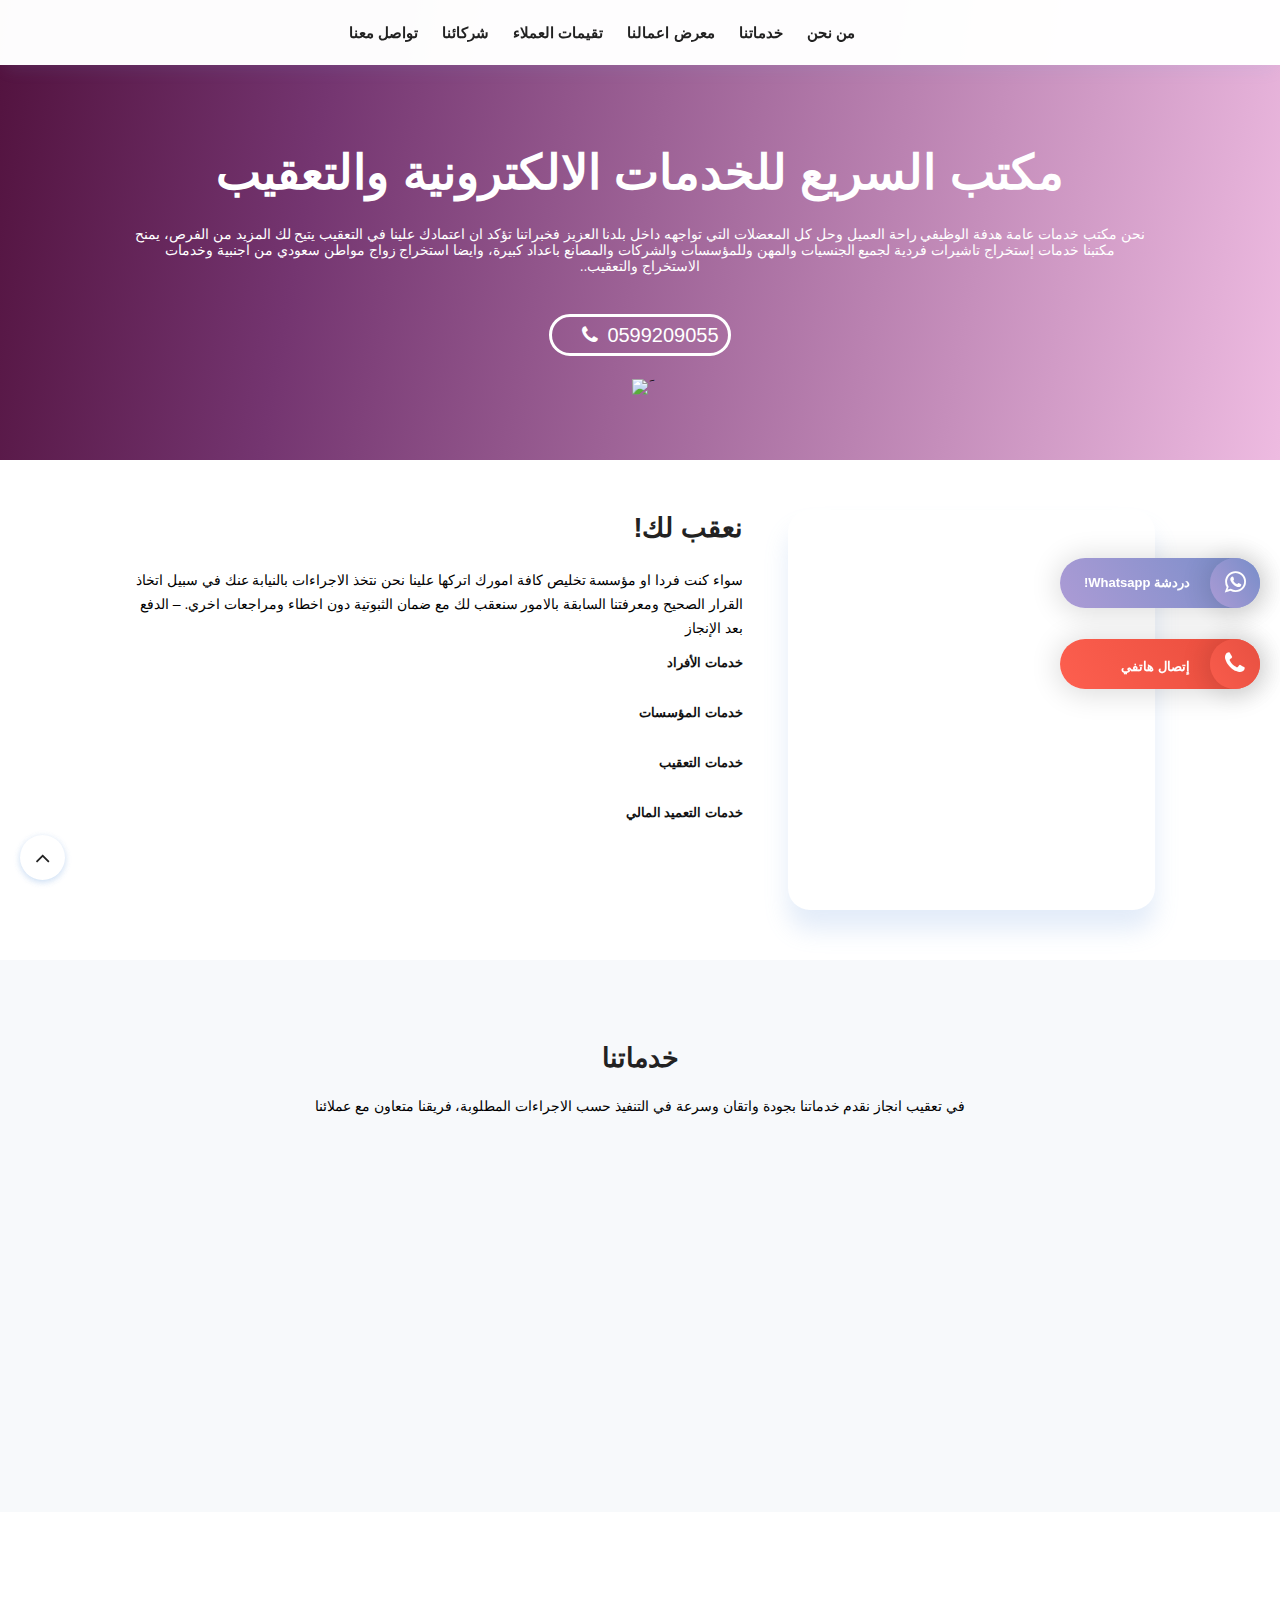
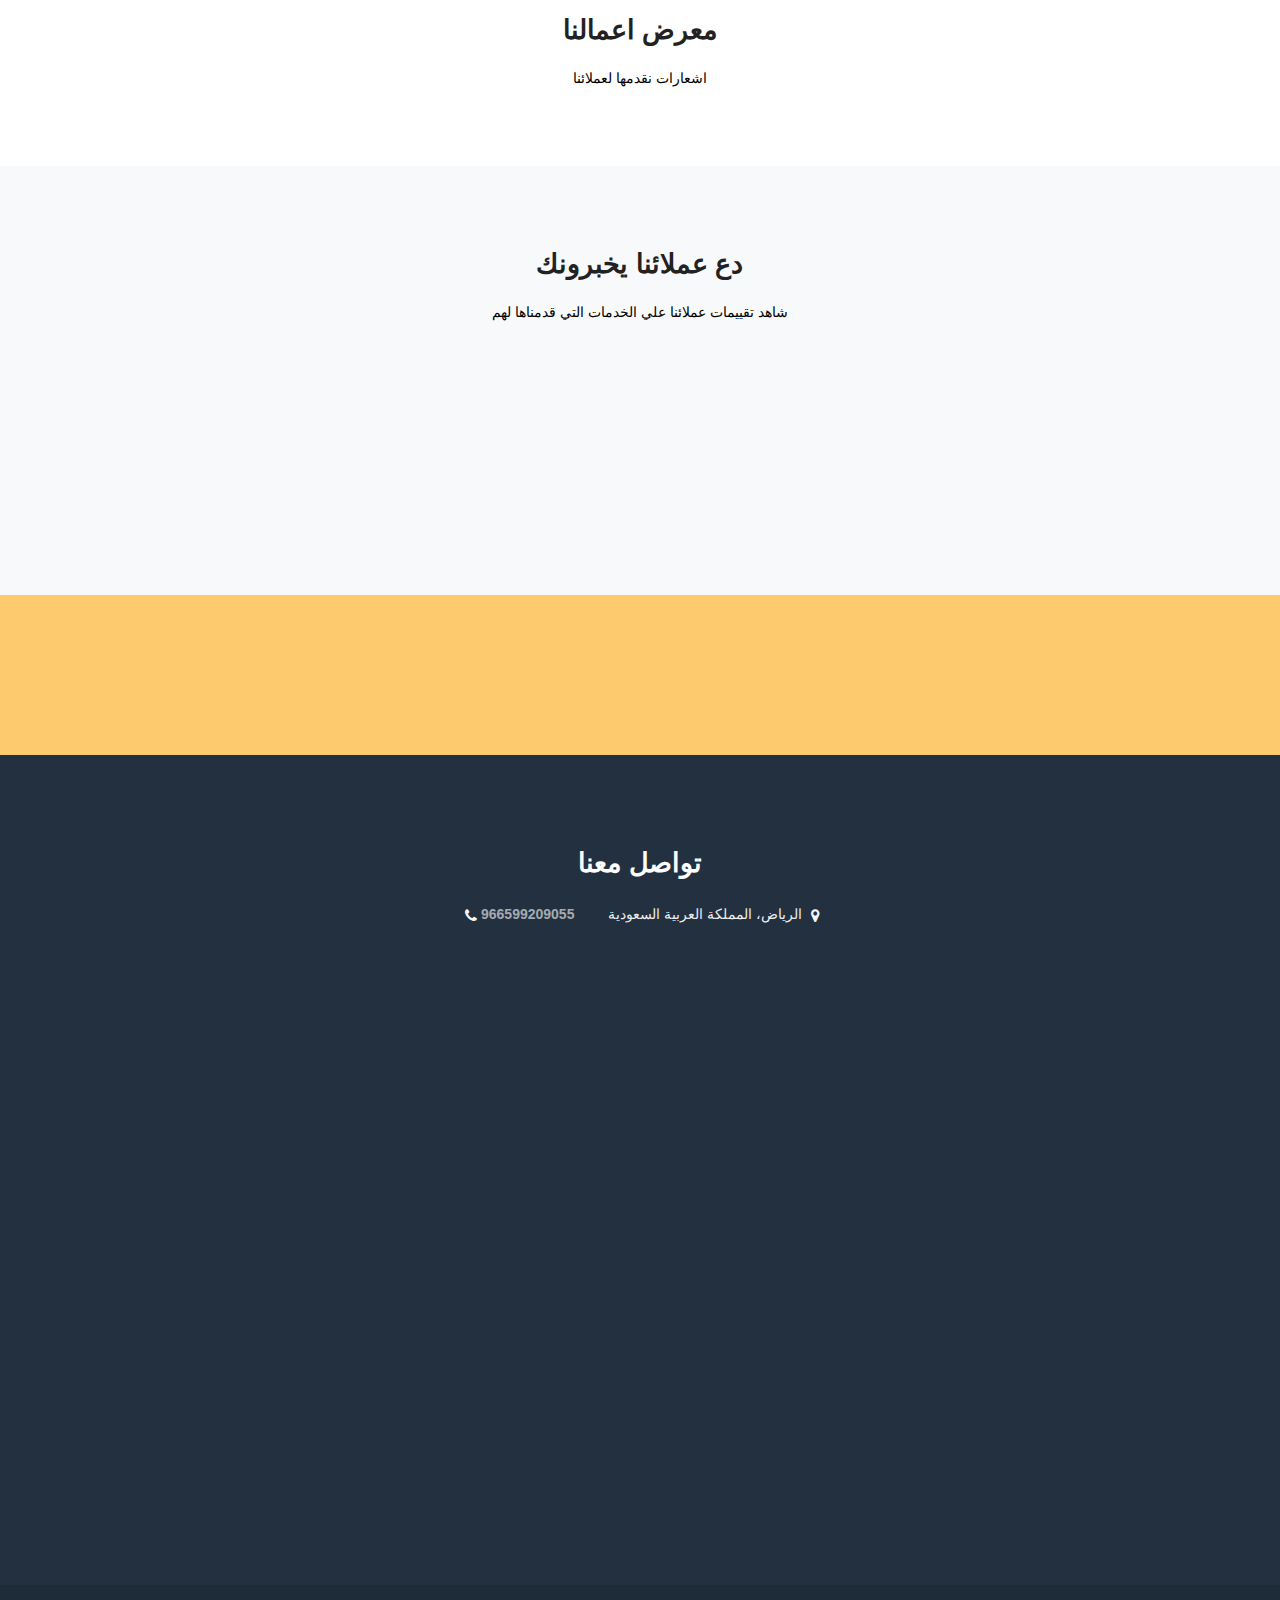
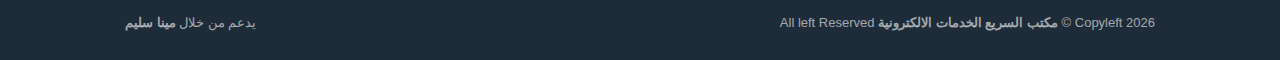
==== commit 2ff7a7b8: "Update index.html" ====
--- a/index.html
+++ b/index.html
@@ -1,8 +1,8 @@
 <!DOCTYPE html>
 <HTML class='rtl no-js rwd index' dir='rtl'>
 
-<!-- Mirrored from www.almusafir.work/ by HTTrack Website Copier/3.x [XR&CO'2014], Thu, 18 Aug 2022 22:49:02 GMT -->
-<!-- Added by HTTrack --><meta http-equiv="content-type" content="text/html;charset=UTF-8" /><!-- /Added by HTTrack -->
+<!-- Mirrored from www.almusafir.work/ by Mina Silim Website Copier/3.x [XR&CO'2014], Thu, 18 Aug 2022 22:49:02 GMT -->
+<!-- Added by Mina Silim --><meta http-equiv="content-type" content="text/html;charset=UTF-8" /><!-- /Added by Mina Silim -->
 <head>
 <link href='./www.blogger.com/static/v1/widgets/466517130-widget_css_bundle_rtl.css' rel='stylesheet' type='text/css'/>
 <!-- [ Meta Tag SEO ] -->
@@ -19,13 +19,13 @@
 <link href='./www.blogger.com/openid-server.html' rel='openid.server'/>
 <link href='index.html' rel='openid.delegate'/>
 <link href='index.html' rel='canonical'/>
-<title>مكتب ابو عبدالله الخدمات الالكترونية</title>
+<title>مكتب السريع الخدمات الالكترونية</title>
 <meta content='' name='description'/>
 <script type='application/ld+json'>{ "@context": "https://schema.org", "@type": "WebSite", "url": "https://www.almusafir.work/", "potentialAction": { "@type": "SearchAction", "target": "https://www.almusafir.work/?q={search_term}", "query-input": "required name=search_term" } }</script>
 <meta content='معقب، تعقيب، خدمات عامة، استقدام' name='keywords'/>
-<link href='feeds/posts/default' rel='alternate' title='مكتب ابو عبدالله الخدمات الالكترونية - Atom' type='application/atom+xml'/>
-<link href='feeds/posts/default9522?alt=rss' rel='alternate' title='مكتب ابو عبدالله الخدمات الالكترونية - RSS' type='application/rss+xml'/>
-<link href='./www.blogger.com/feeds/398794578096543018/posts/default' rel='alternate' title='مكتب ابو عبدالله الخدمات الالكترونية - Atom' type='application/atom+xml'/>
+<link href='feeds/posts/default' rel='alternate' title='مكتب السريع الخدمات الالكترونية - Atom' type='application/atom+xml'/>
+<link href='feeds/posts/default9522?alt=rss' rel='alternate' title='مكتب السريع الخدمات الالكترونية - RSS' type='application/rss+xml'/>
+<link href='./www.blogger.com/feeds/398794578096543018/posts/default' rel='alternate' title='مكتب السريع الخدمات الالكترونية - Atom' type='application/atom+xml'/>
 <link href='index.html' hreflang='x-default' rel='alternate'/>
 <link href='favicon.ico' rel='icon' type='image/x-icon'/>
 <meta content='C_s6M0px6EvtA6az94FfE0YPbe0Q6oY_eQ2DC1-PN-k' name='google-site-verification'/>
@@ -34,11 +34,11 @@
 <meta content='SA' name='geo.region'/>
 <meta content='Saudi Arabia' name='geo.placename'/>
 <!-- [ Social Media Meta Tag ] -->
-<meta content='مكتب ابو عبدالله الخدمات الالكترونية' property='og:site_name'/>
+<meta content='مكتب السريع الخدمات الالكترونية' property='og:site_name'/>
 <meta content='' name='description'/>
-<meta content='مكتب ابو عبدالله الخدمات الالكترونية' property='og:title'/>
+<meta content='مكتب السريع الخدمات الالكترونية' property='og:title'/>
 <meta content='website' property='og:type'/>
-<meta content='تفضل بزيارة موقع مكتب ابو عبدالله الخدمات الالكترونية وتواصل معنا عبر الهاتف.' property='og:description'/>
+<meta content='تفضل بزيارة موقع مكتب السريع الخدمات الالكترونية وتواصل معنا عبر الهاتف.' property='og:description'/>
 <meta content='https://www.facebook.com/PROFIL-FACEBOOK' property='article:author'/>
 <meta content='https://www.facebook.com/FAN-PAGE-FACEBOOK' property='article:publisher'/>
 <meta content='KODE-APLIKASI-FACEBOOK' property='fb:app_id'/>
@@ -47,7 +47,7 @@
 <meta content='en_GB' property='og:locale:alternate'/>
 <meta content='id_ID' property='og:locale:alternate'/>
 <meta content='summary' name='twitter:card'/>
-<meta content='مكتب ابو عبدالله الخدمات الالكترونية' name='twitter:title'/>
+<meta content='مكتب السريع الخدمات الالكترونية' name='twitter:title'/>
 <meta content='USER-TWITTER' name='twitter:site'/>
 <meta content='USER-TWITTER' name='twitter:creator'/>
 <meta content='summary_large_image' name='twitter:card'/>
@@ -519,7 +519,7 @@
 
   gtag('config', 'AW-10842335667');
 </script>
-<!-- Event snippet for اتصال من موقع ابو عبدالله conversion page In your html page, add the snippet and call gtag_report_conversion when someone clicks on the chosen link or button. -->
+<!-- Event snippet for اتصال من موقع السريع conversion page In your html page, add the snippet and call gtag_report_conversion when someone clicks on the chosen link or button. -->
 <script>
 function gtag_report_conversion(url) {
   var callback = function () {
@@ -546,7 +546,7 @@
   gtag('config', 'UA-105595382-27');
         gtag('config', 'AW-10842335667');
   gtag('config', 'AW-10842335667/8vUCCM_WkdMDELPTg7Io', {
-    'phone_conversion_number': '0593938028'
+    'phone_conversion_number': '0599209055'
   });
 </script>
 <link href='./www.blogger.com/dyn-css/authorization4482.css?targetBlogID=398794578096543018&amp;zx=2671bbf2-affc-4566-9bfe-aca408dab763' media='none' onload='if(media!=&#39;all&#39;)media=&#39;all&#39;' rel='stylesheet'/><noscript><link href='./www.blogger.com/dyn-css/authorization4482.css?targetBlogID=398794578096543018&amp;zx=2671bbf2-affc-4566-9bfe-aca408dab763' rel='stylesheet'/></noscript>
@@ -578,14 +578,14 @@
 <div class='course-sub-head row'>
 <div class='head-text onex section'>
 <h3 class='title'>
-             مكتب ابو عبدالله للخدمات الالكترونية والتعقيب
+             مكتب السريع للخدمات الالكترونية والتعقيب
          </h3>
 <p>نحن مكتب خدمات عامة هدفة الوظيفي راحة العميل وحل كل المعضلات التي تواجهه داخل بلدنا العزيز فخبراتنا تؤكد ان اعتمادك علينا في التعقيب يتيح لك المزيد من الفرص&#1548; يمنح مكتبنا خدمات إستخراج تاشيرات فردية لجميع الجنسيات والمهن وللمؤسسات والشركات والمصانع باعداد كبيرة&#1548; وايضا استخراج زواج مواطن سعودي من اجنبية وخدمات الاستخراج والتعقيب..
 </p>
 </div>
 <div class='clear'></div>
 <div class='social-head'>
-<a class='button-maids' href='tel:0593938028' onclick='return gtag_report_conversion(&#39;tel:0593938028&#39;)' title='0593938028'>0593938028</a>
+<a class='button-maids' href='tel:0599209055' onclick='return gtag_report_conversion(&#39;tel:0599209055&#39;)' title='0599209055'>0599209055</a>
 </div>
 <span class='scrollable'>
   &#1614;<img src='./res.cloudinary.com/ahlaimages/image/upload/v1632277633/vector_amf97j.svg'/>
@@ -838,7 +838,7 @@
 <p>الرياض&#1548; المملكة العربية السعودية</p>
 </li>
 <li><i class='fa fa-phone'></i>
-<a class='ingaz-contact' href='tel:0593938028' onclick='return gtag_report_conversion(&#39;tel:0593938028&#39;);' rel='nofollow noopener'>966593938028</a>
+<a class='ingaz-contact' href='tel:0599209055' onclick='return gtag_report_conversion(&#39;tel:0599209055&#39;);' rel='nofollow noopener'>966599209055</a>
 </li>
 </ul>
 </div>
@@ -852,13 +852,13 @@
 </div>
 </div>
 <!-- START call us CONTACT -->
-<a class='buttonbx success' data-animate='fadeInDown' data-animated='true' href='https://api.whatsapp.com/send/?phone=966593938028' id='callnowbutton' rel='noopener nofollow' style='border-radius:99px;padding: 0 0 30px 20px;color: #fff;' target='_blank'>
+<a class='buttonbx success' data-animate='fadeInDown' data-animated='true' href='https://api.whatsapp.com/send/?phone=966599209055' id='callnowbutton' rel='noopener nofollow' style='border-radius:99px;padding: 0 0 30px 20px;color: #fff;' target='_blank'>
 <div class='call-mobile1'>
 <span id='whatsapp-link'>دردشة Whatsapp!</span>
 <i class='fa fa-whatsapp'></i>
 </div>
 </a>
-<a href='tel:0593938028' id='callnowbutton' onclick='return gtag_report_conversion(&#39;tel:0593938028&#39;)'>
+<a href='tel:0599209055' id='callnowbutton' onclick='return gtag_report_conversion(&#39;tel:0599209055&#39;)'>
 <div class='call-mobile'>
 <span id='call-aloo'>إتصال هاتفي</span>
 <i class='fa fa-phone'></i>
@@ -1046,7 +1046,7 @@
 <!-- END call us CONTACT -->
 <div class='footer-wrapper_copyleft'>
 <div class='footer-wrapper_copy'>
-<div class='bottom-copyleft'>Copyleft <script type='text/javascript'>var creditsyear = new Date();document.write(creditsyear.getFullYear());</script> &#169; <a class='nubies-credit' href='index.html' title='مكتب ابو عبدالله الخدمات الالكترونية'>مكتب ابو عبدالله الخدمات الالكترونية</a> All left Reserved</div>
+<div class='bottom-copyleft'>Copyleft <script type='text/javascript'>var creditsyear = new Date();document.write(creditsyear.getFullYear());</script> &#169; <a class='nubies-credit' href='index.html' title='مكتب السريع الخدمات الالكترونية'>مكتب السريع الخدمات الالكترونية</a> All left Reserved</div>
 <div class='bottom-copyleft2'>يدعم من خلال <a class='nubies-credit' href='https://api.whatsapp.com/send?phone=201018149001' title=' مينا سليم'>مينا سليم</a></div>
 </div>
 </div>
